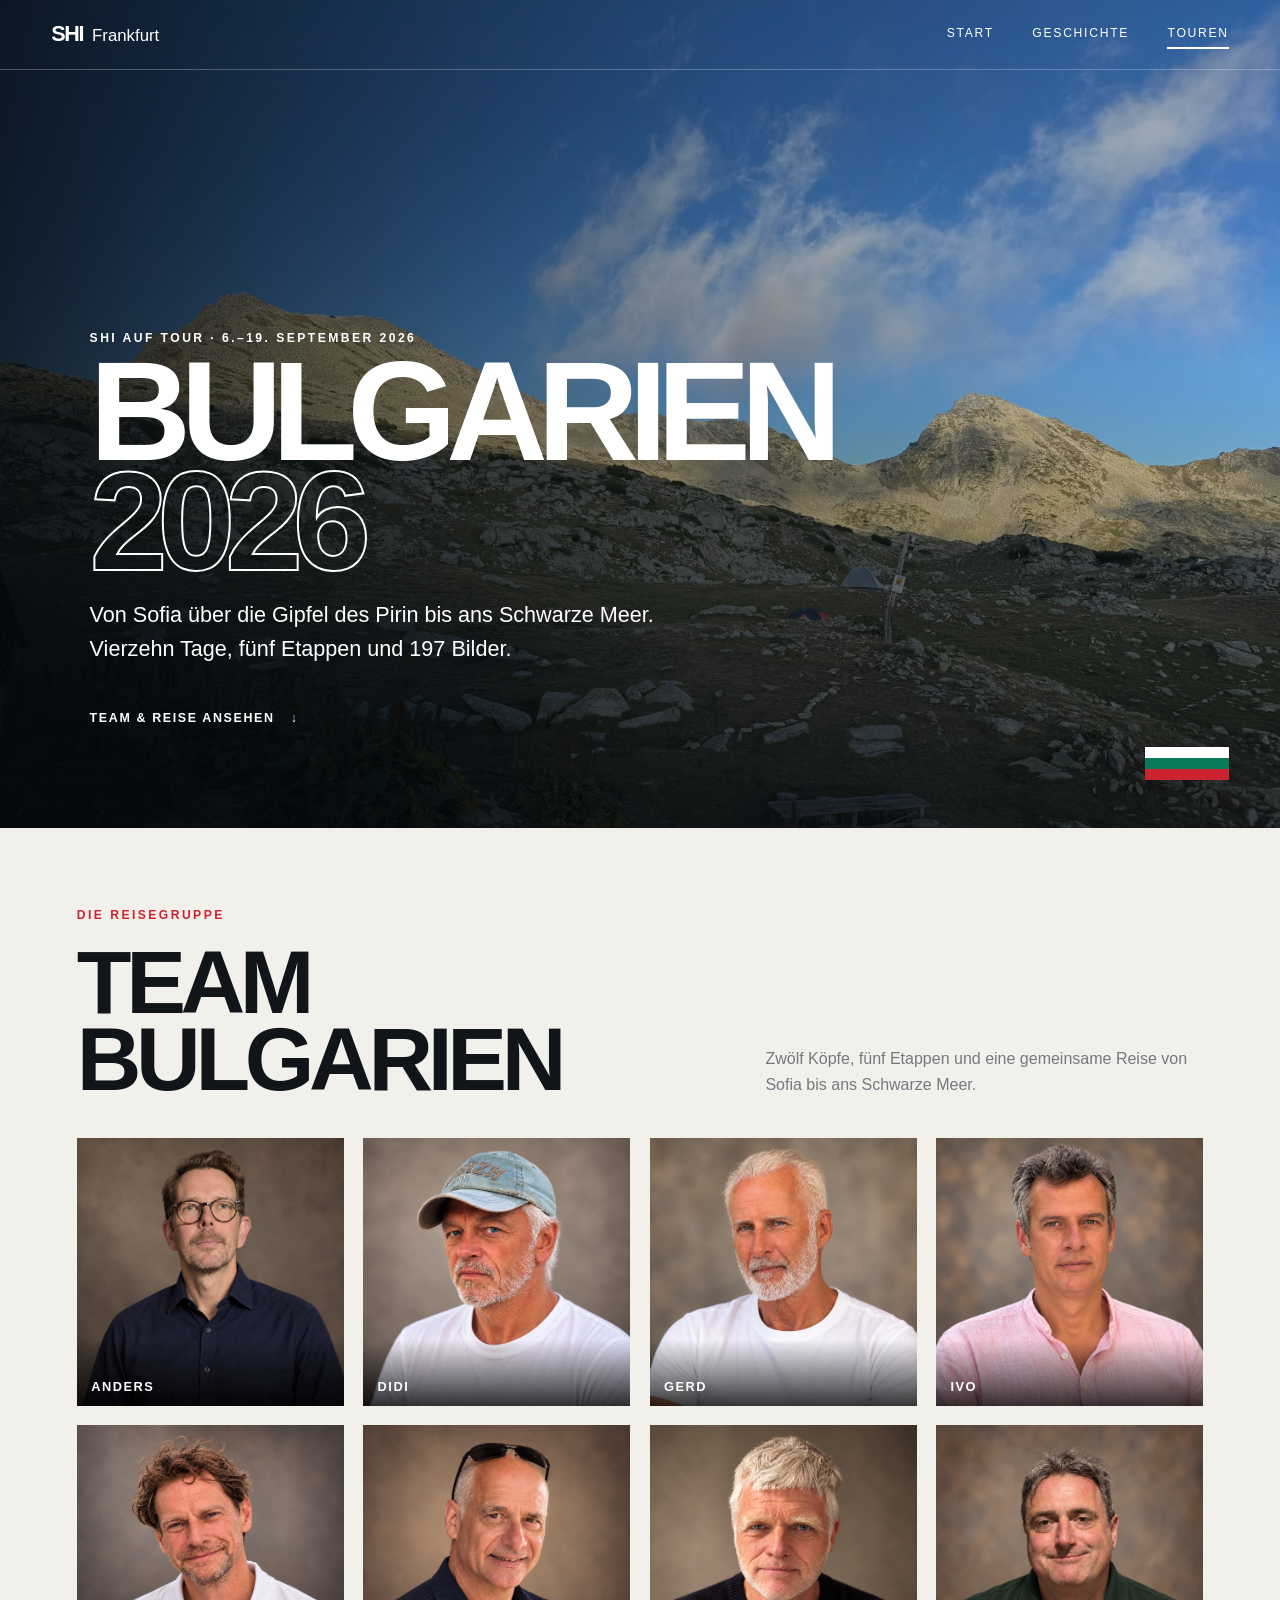
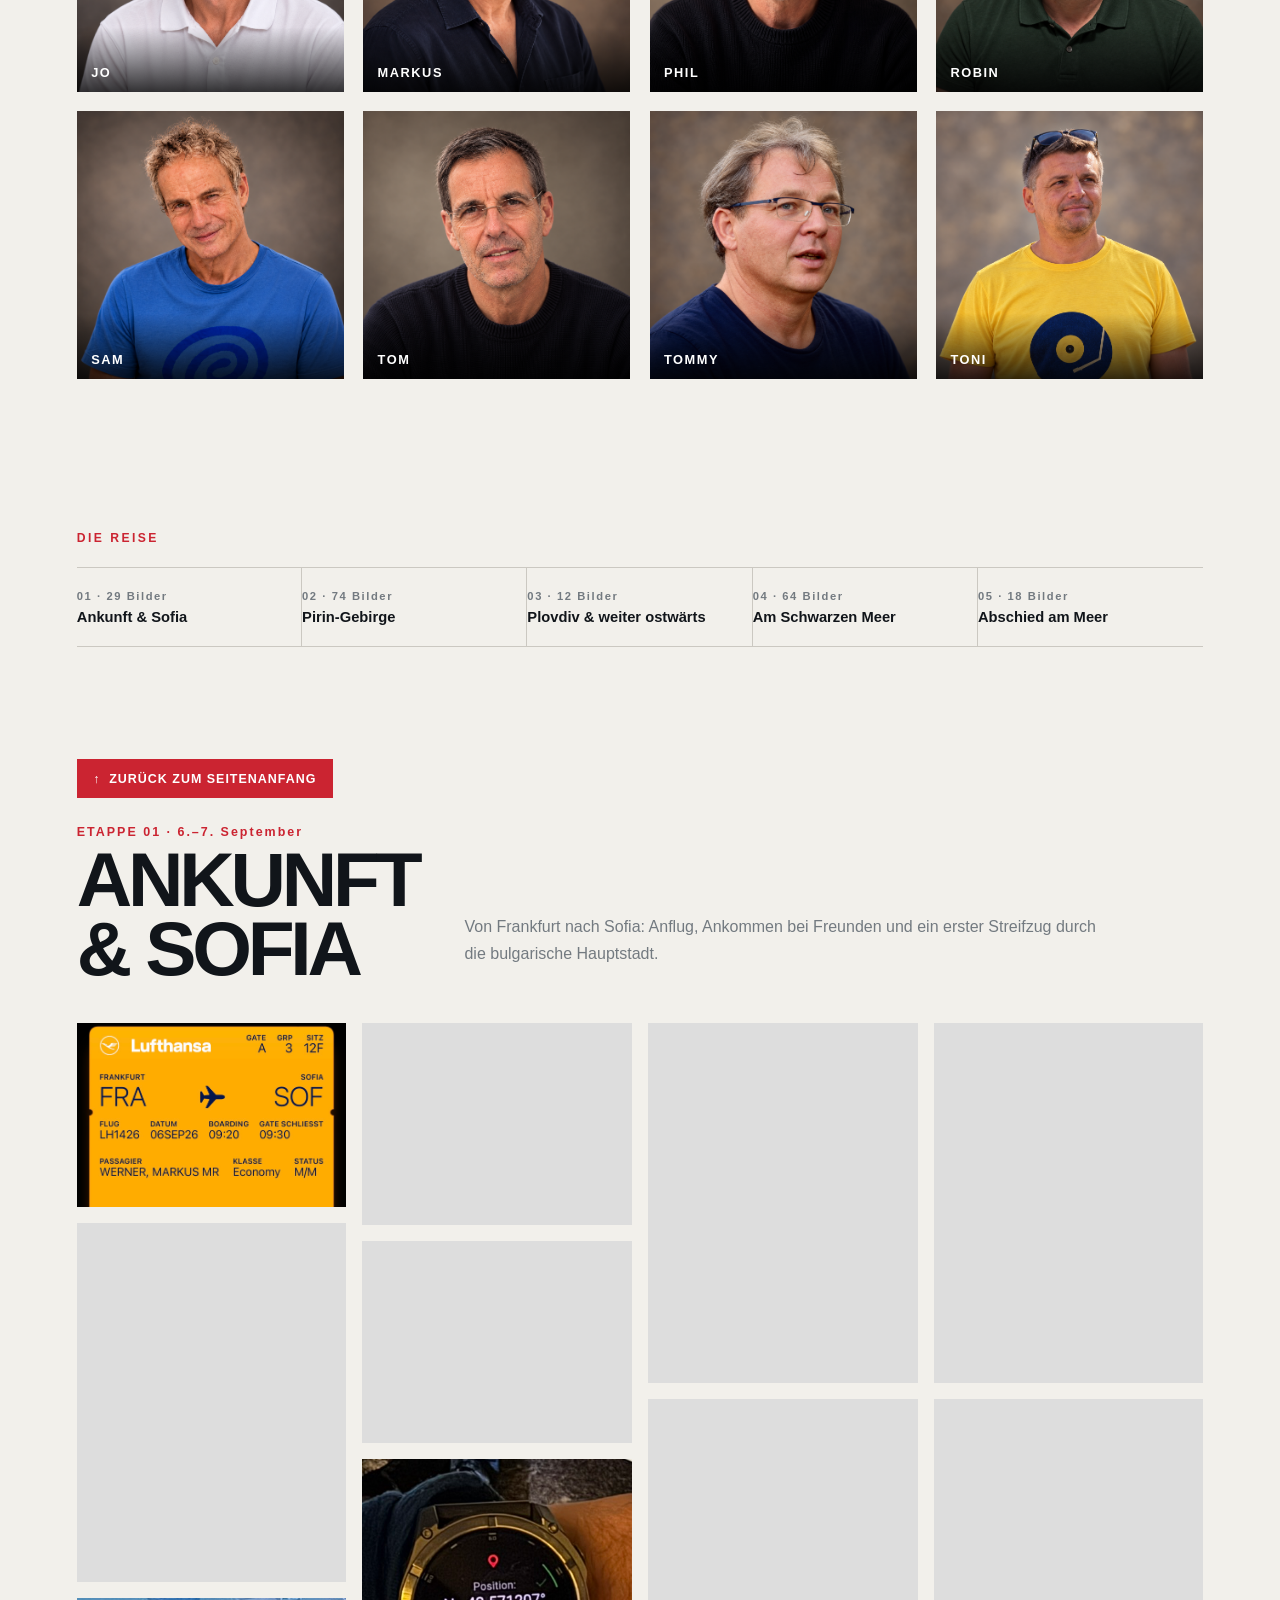
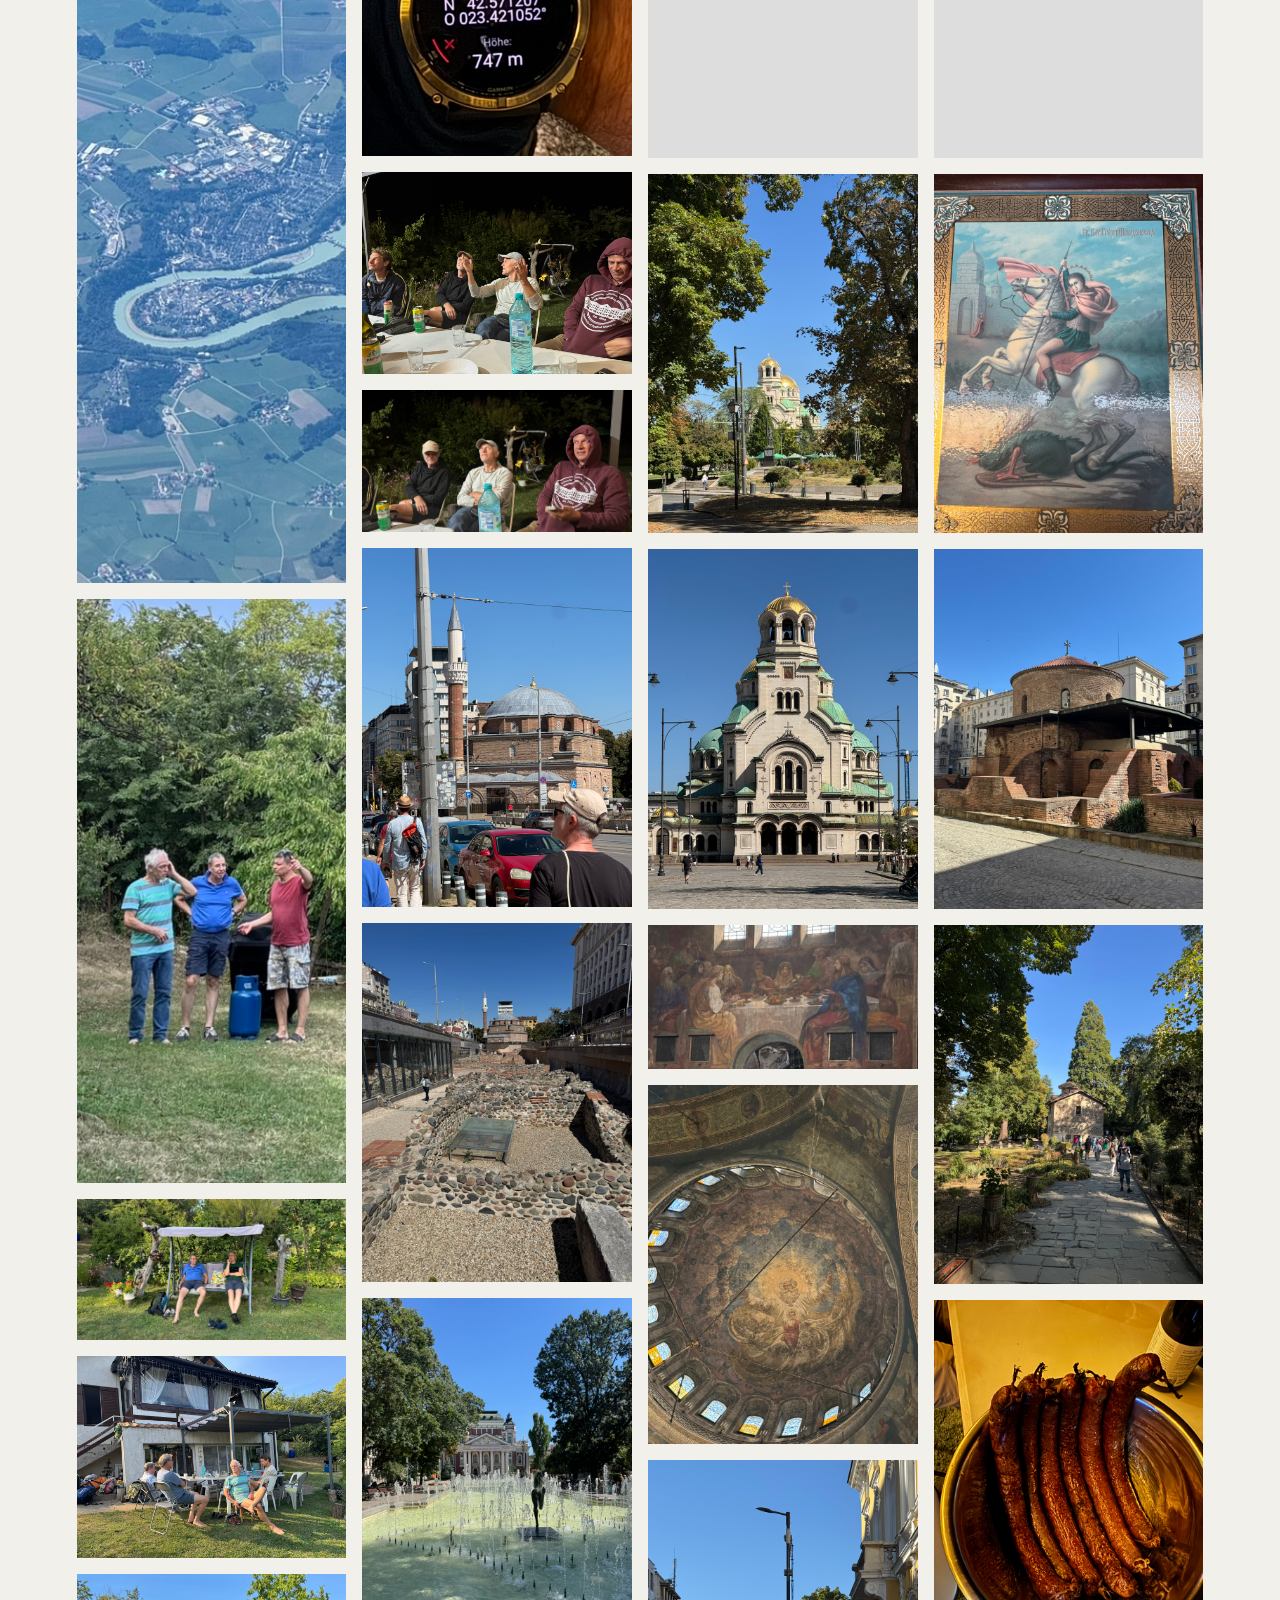
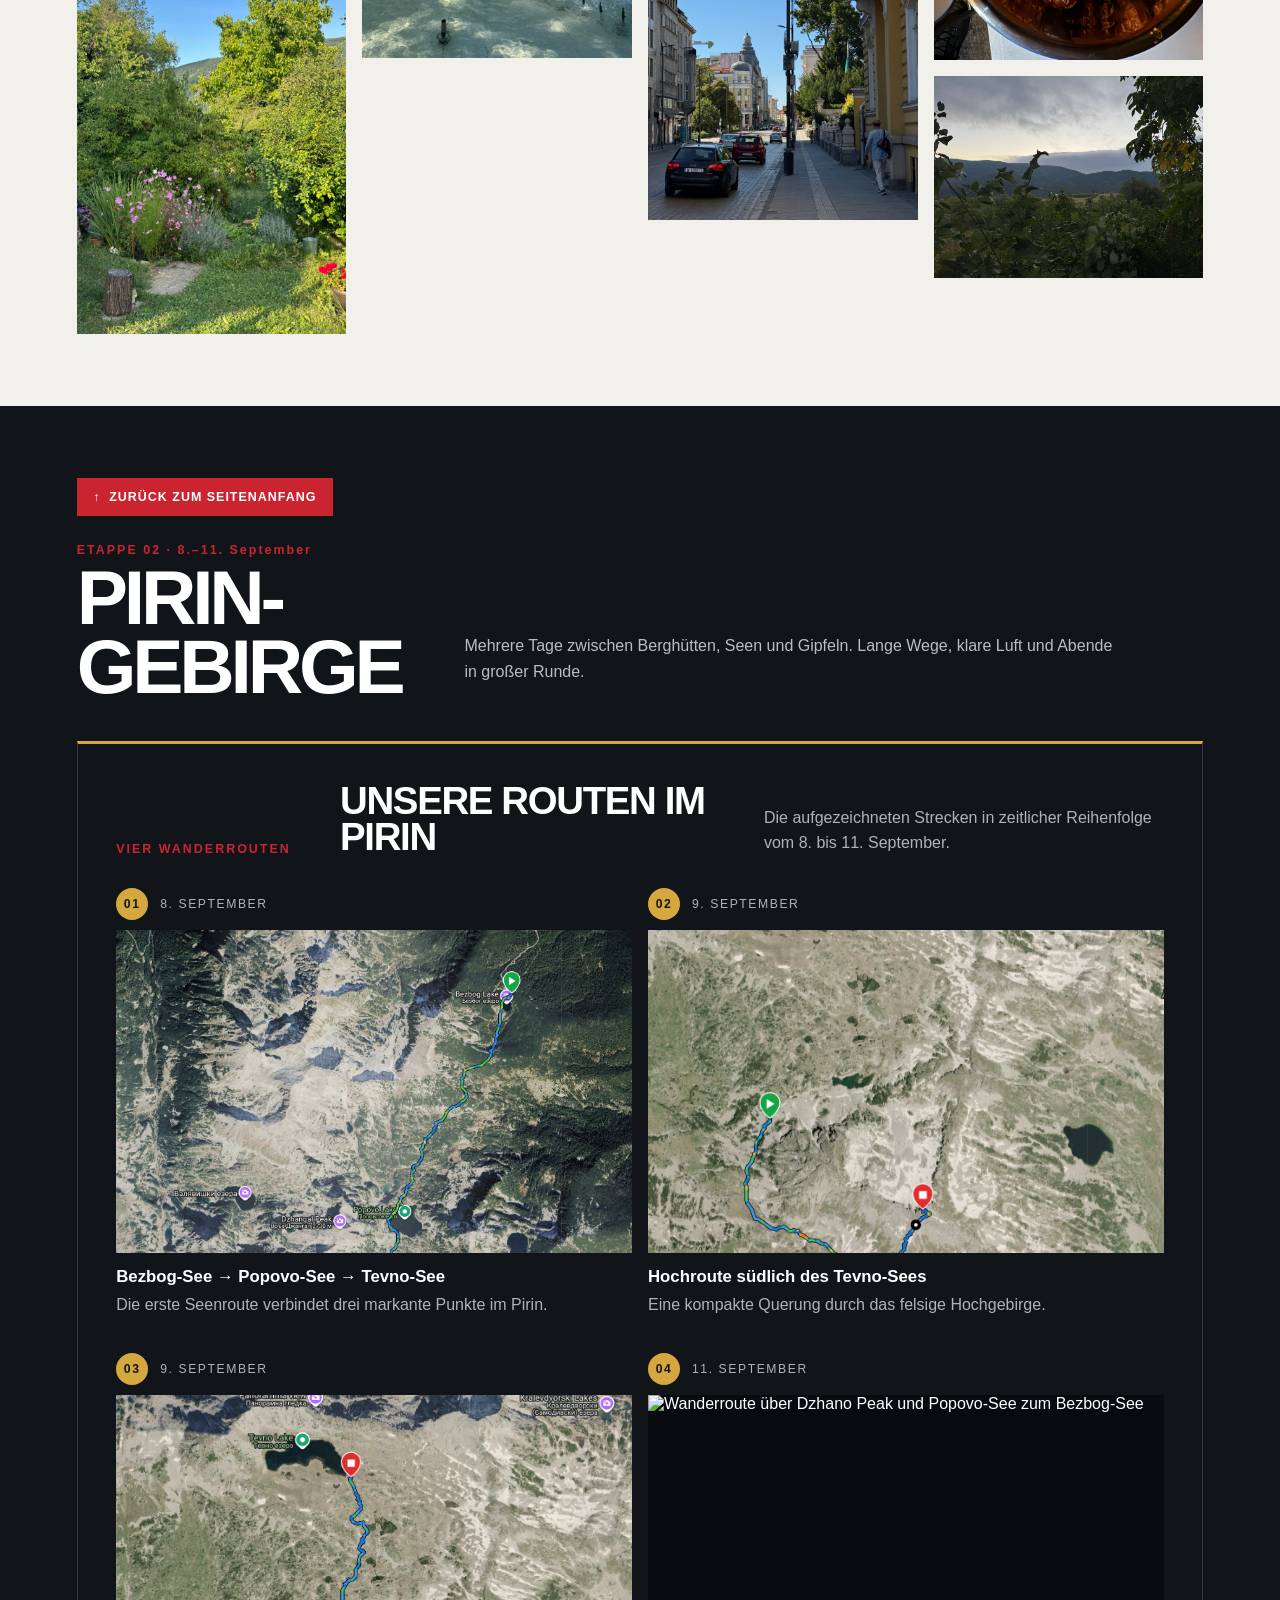
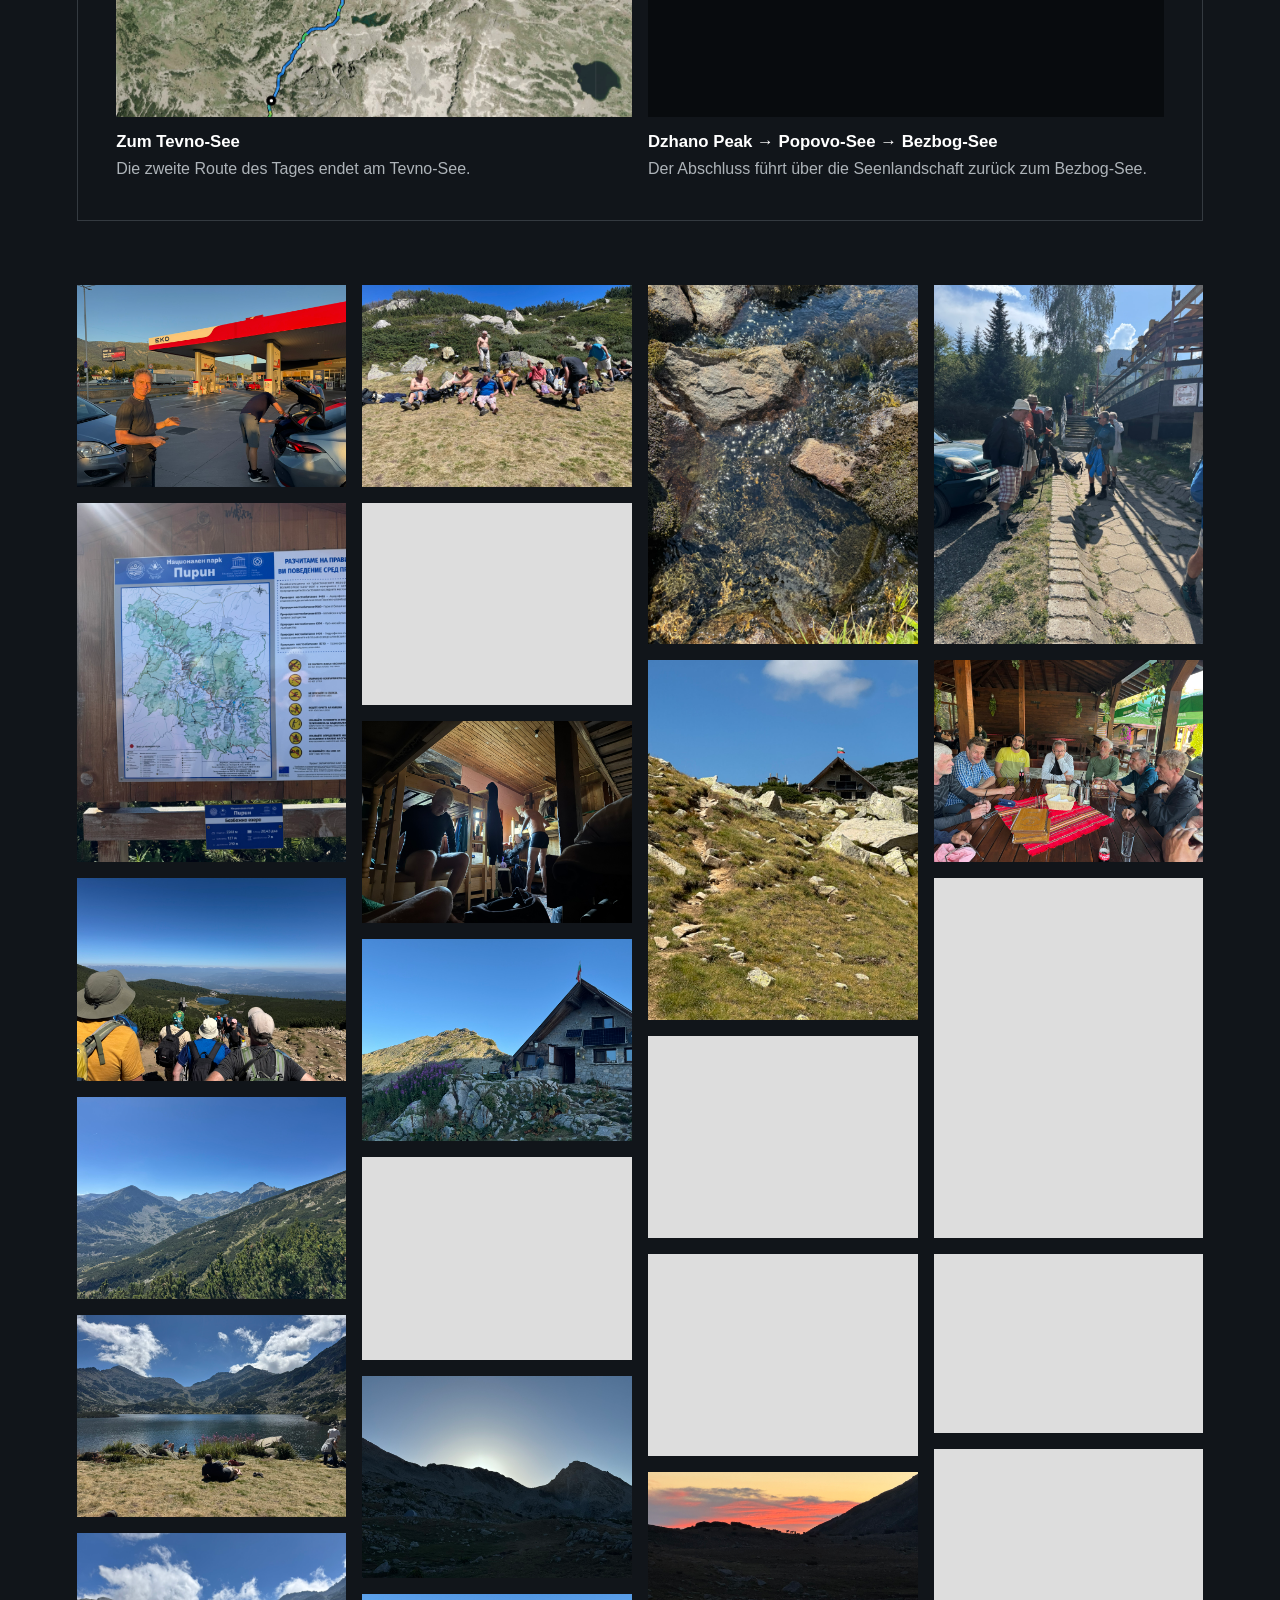
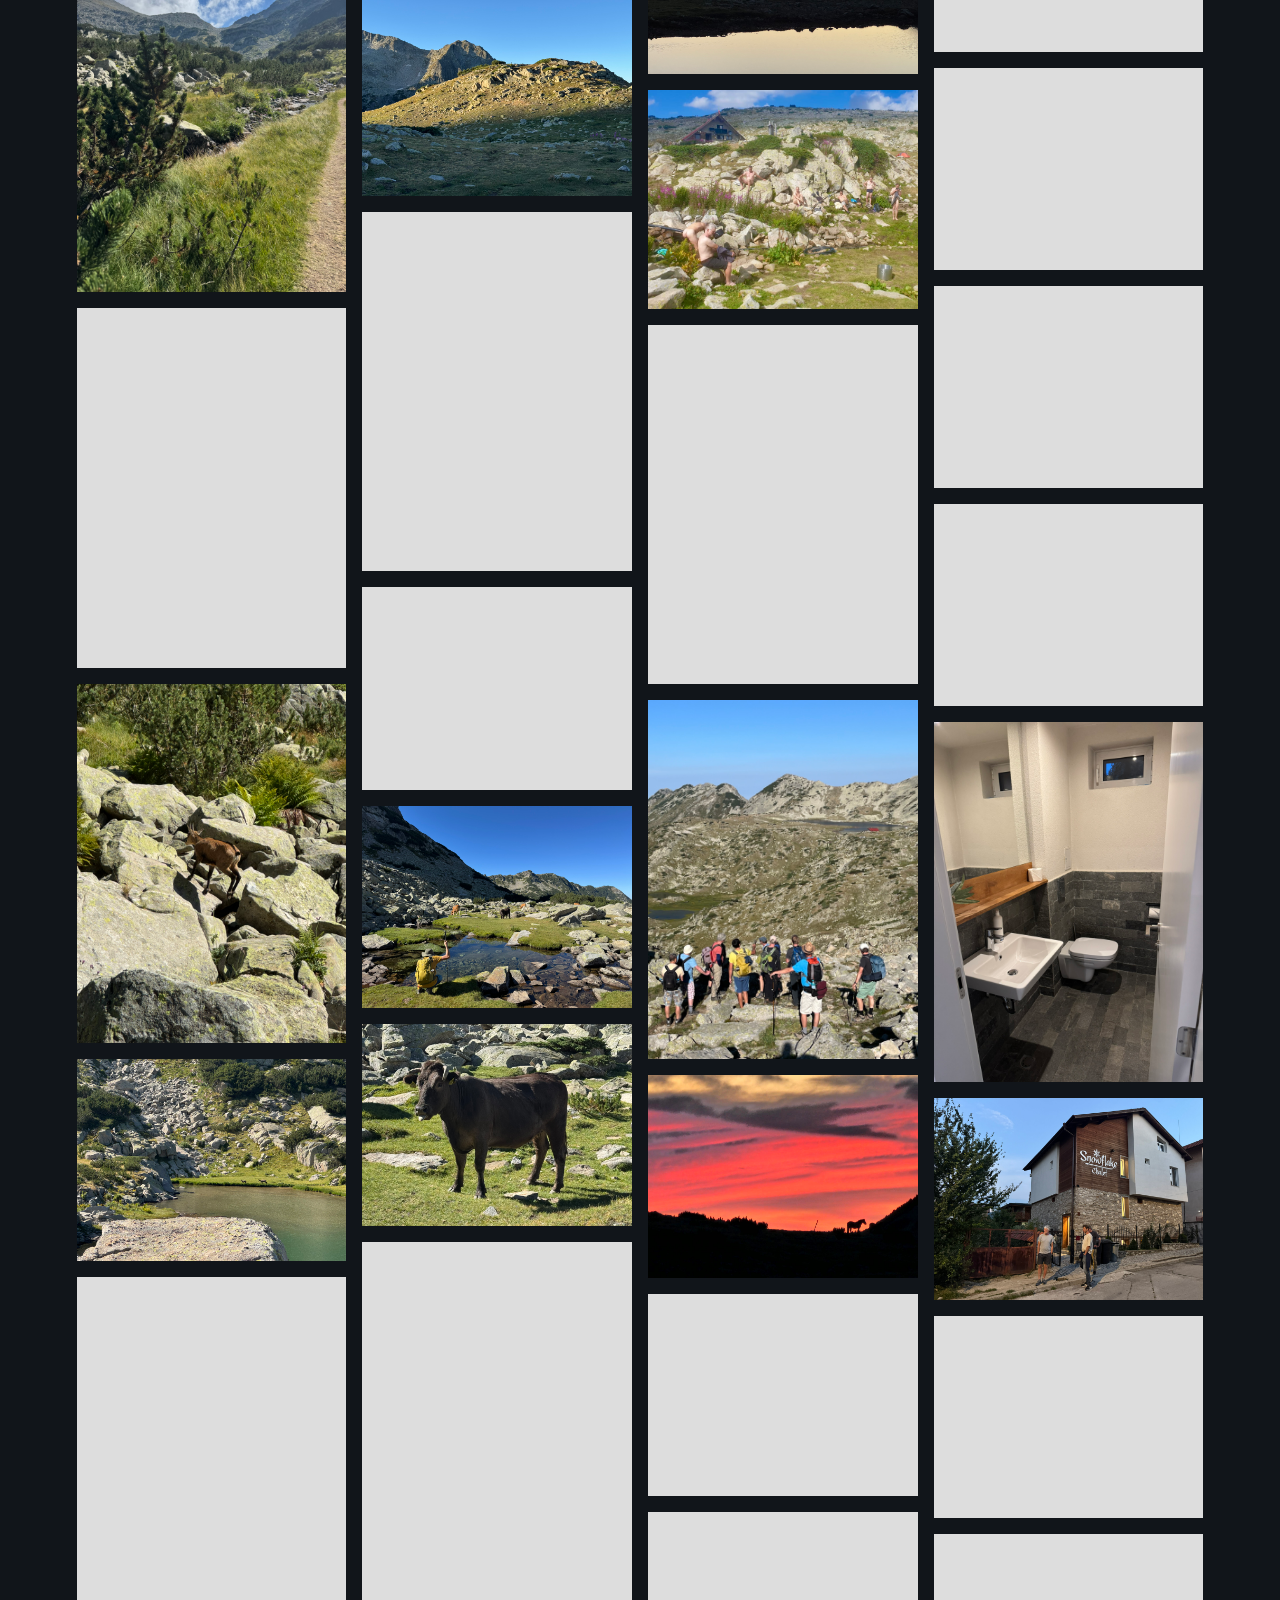
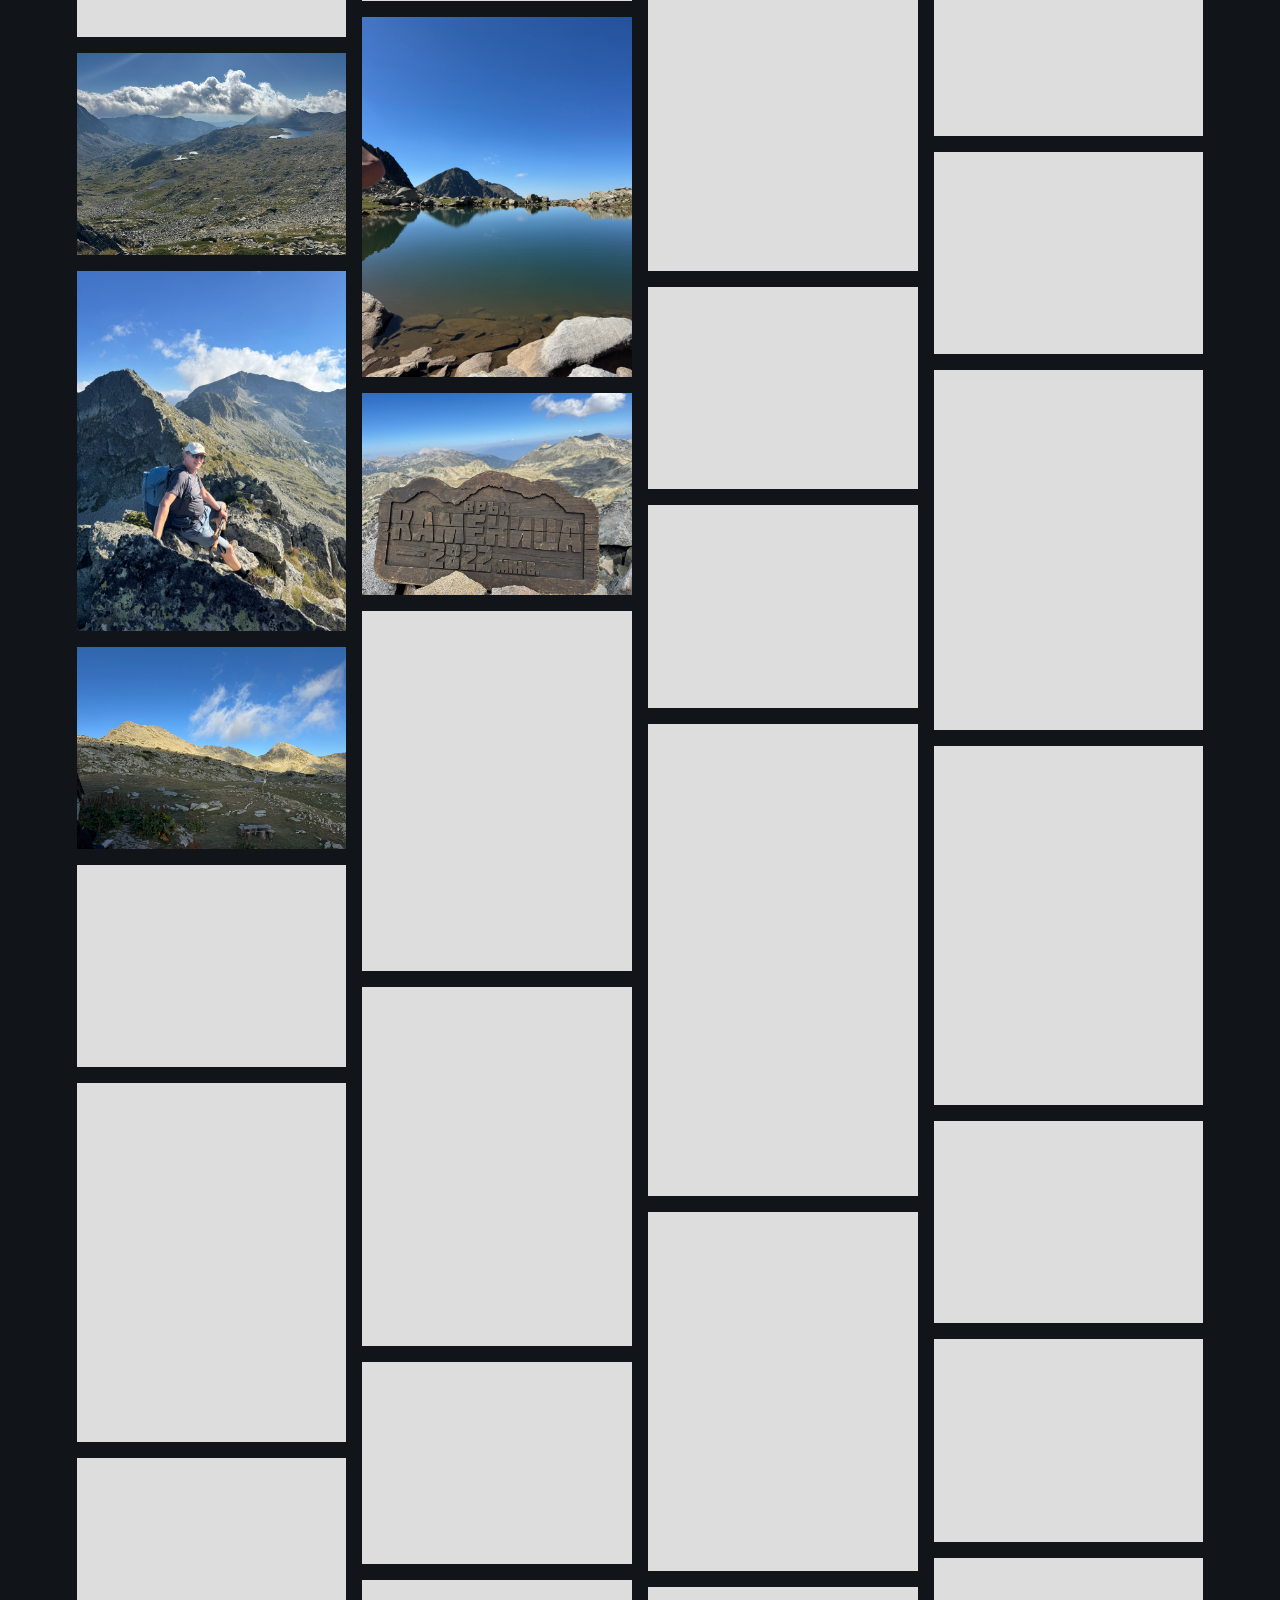
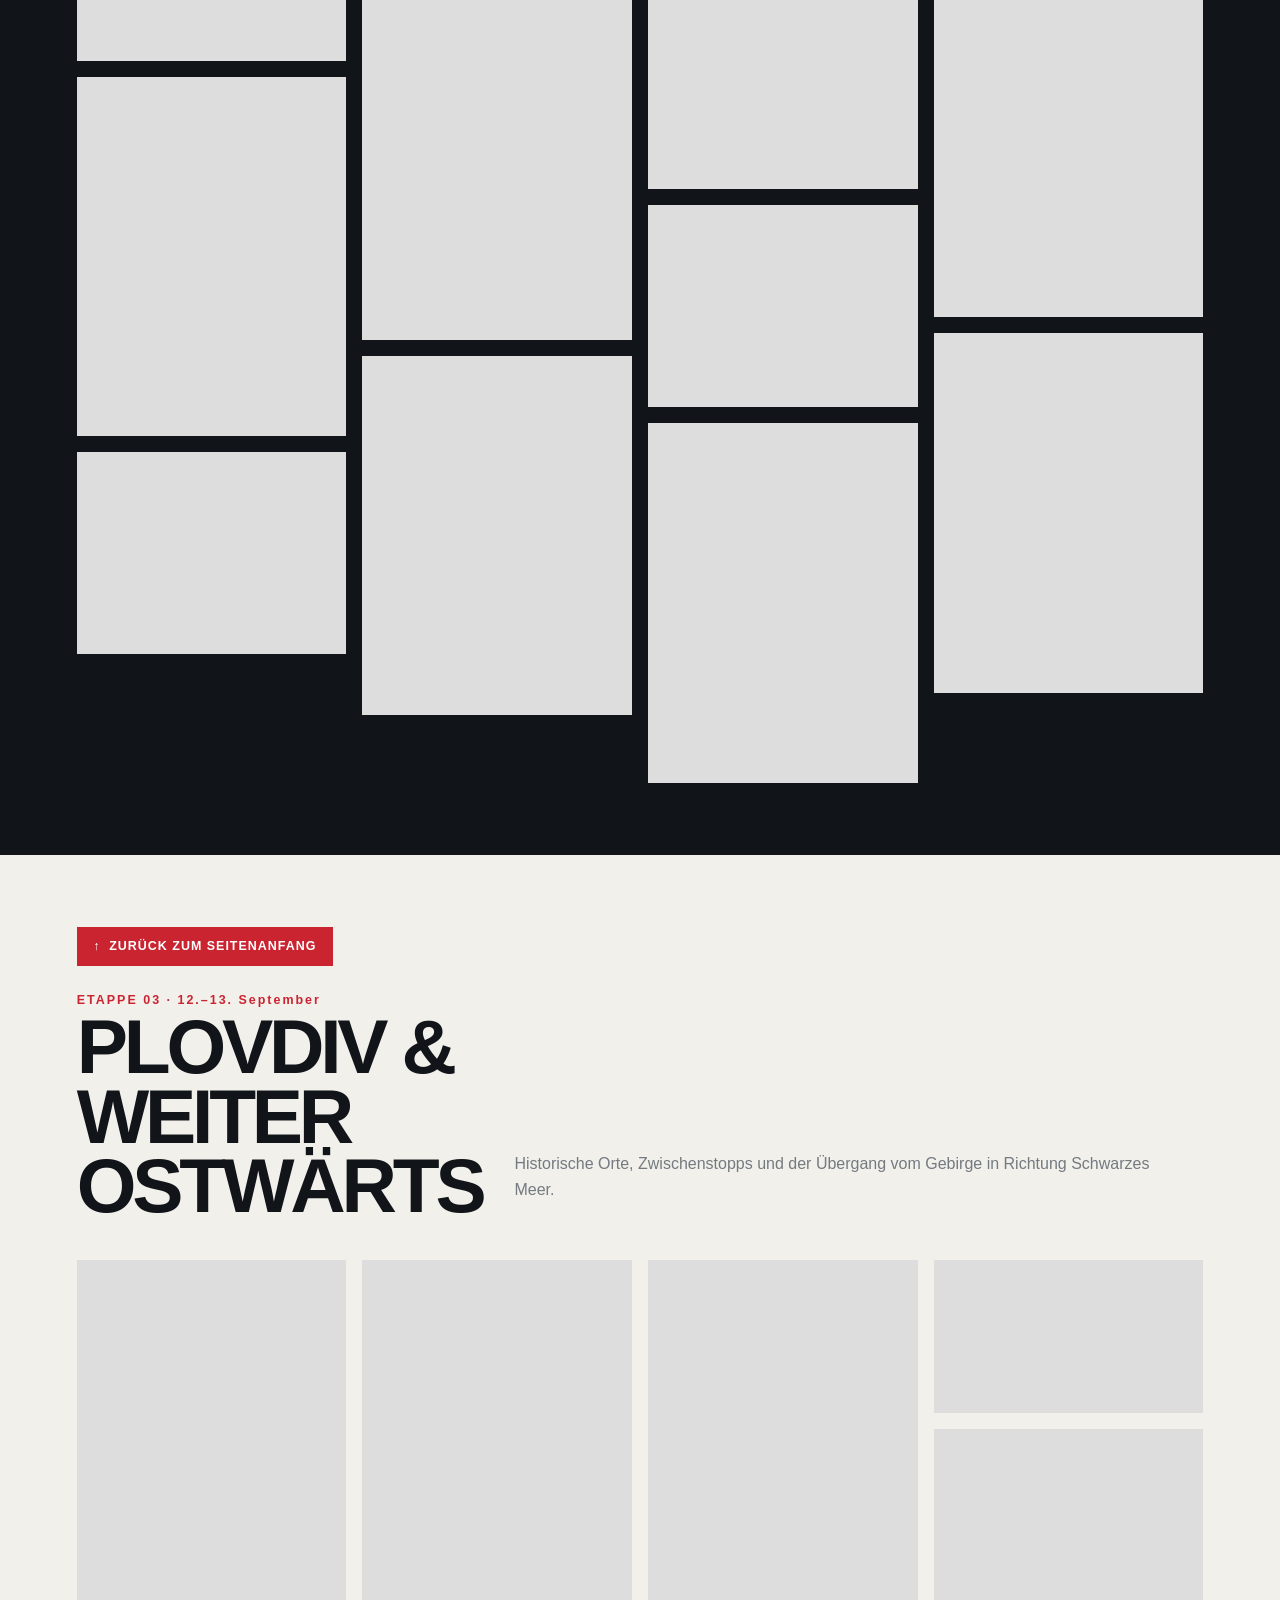
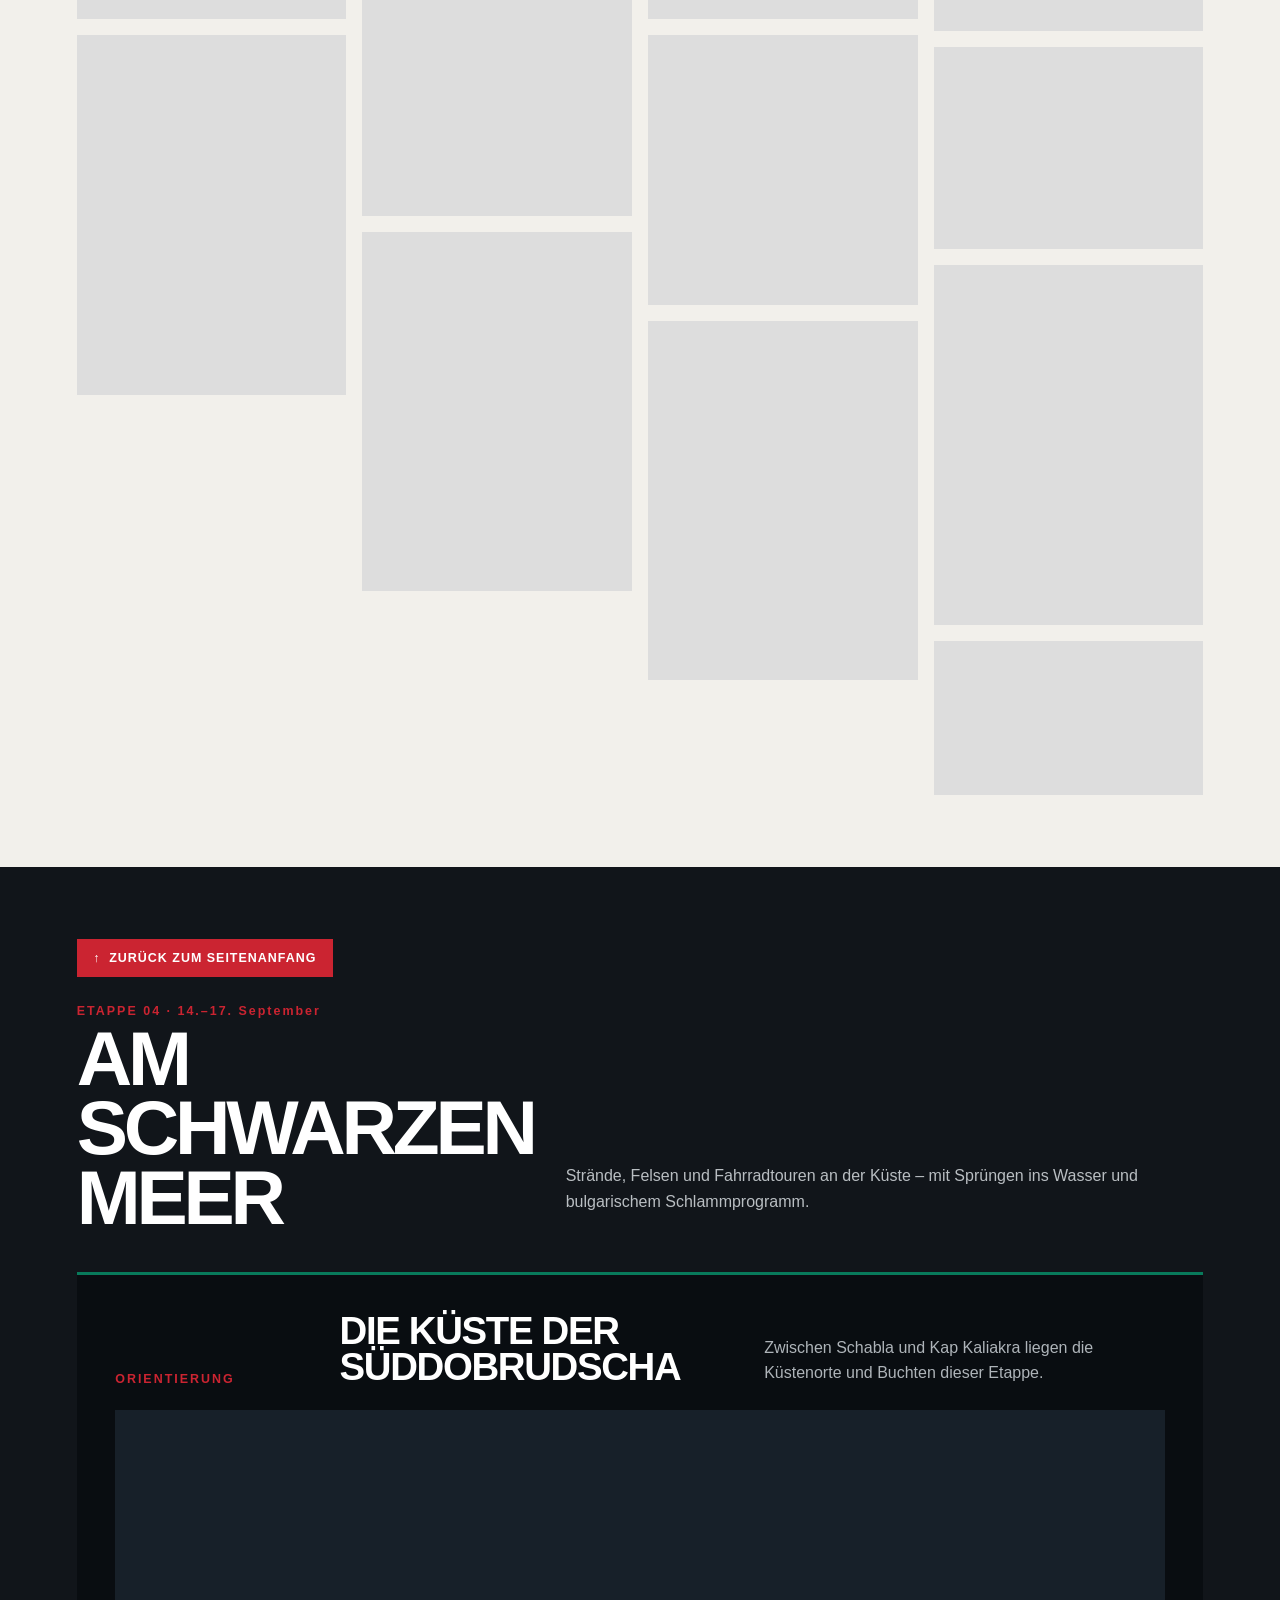
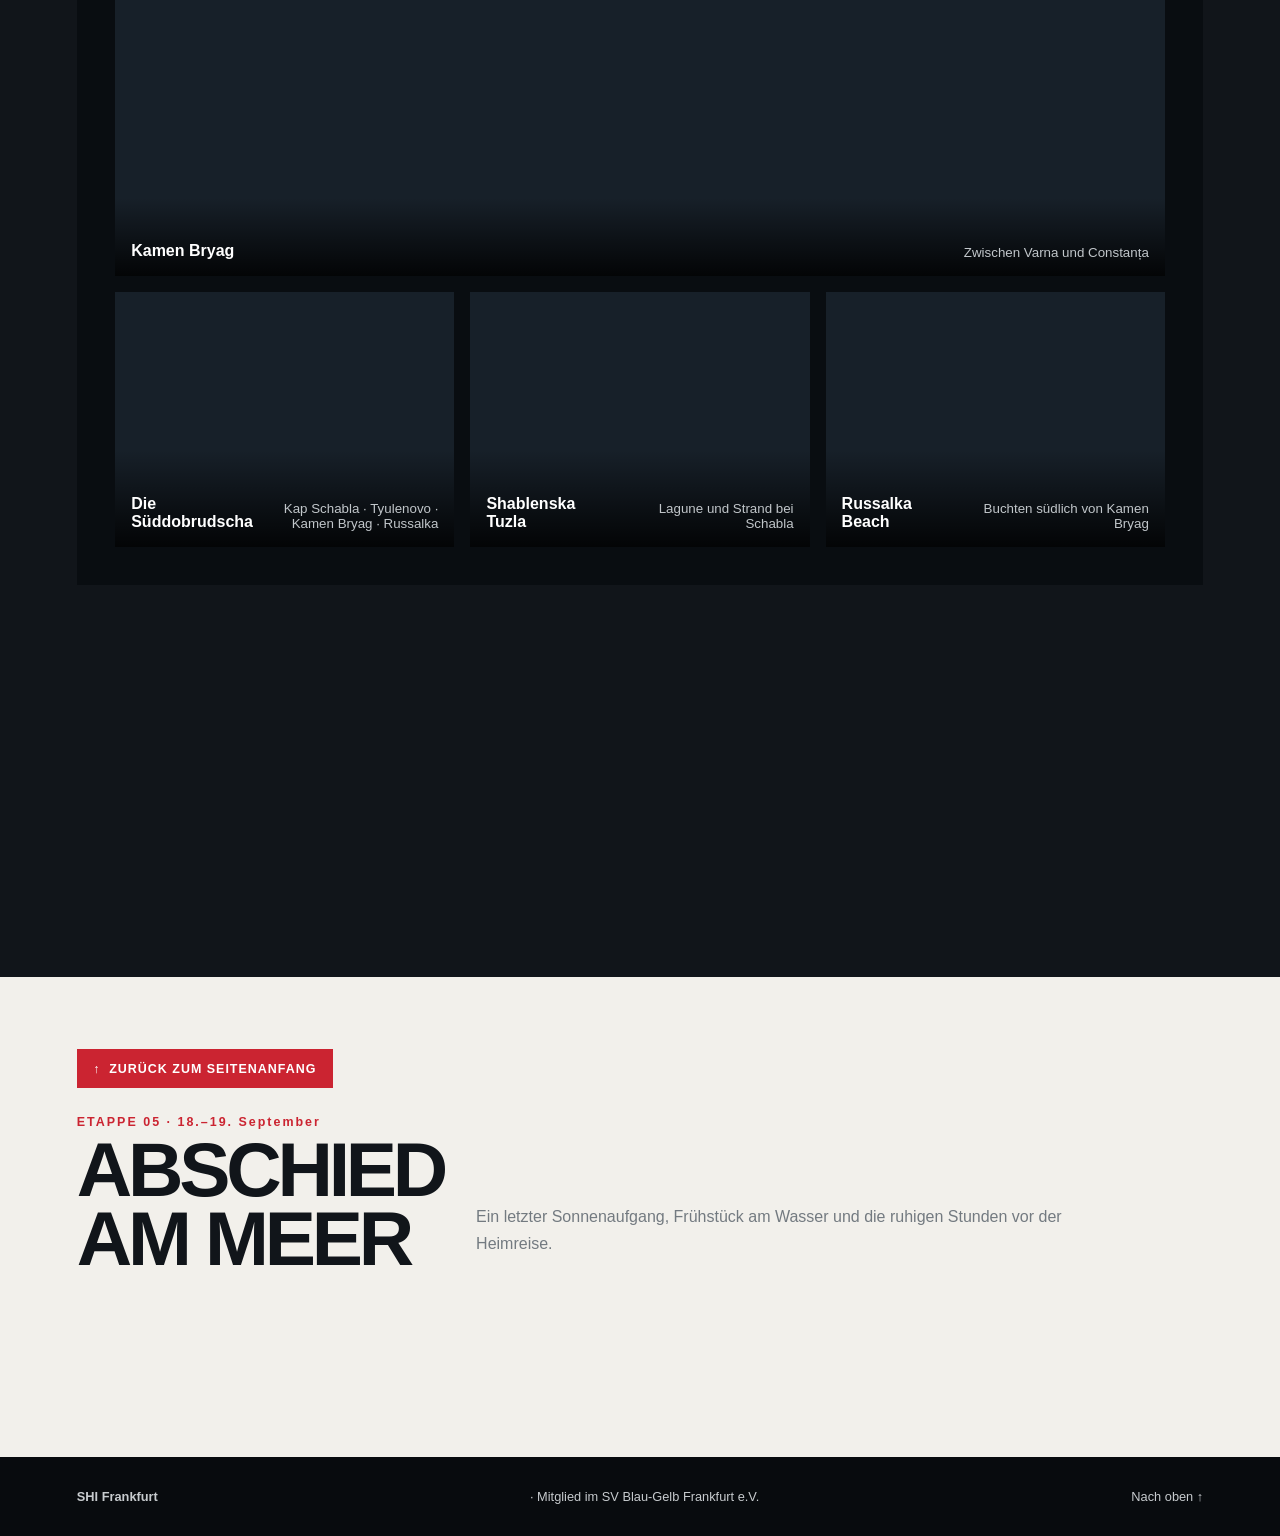
==== Bulgarien-2026/index.html @ df660f77 "Add Bulgaria team portrait grid" ====
<!doctype html>
<html lang="de">
<head>
  <meta charset="utf-8">
  <meta name="viewport" content="width=device-width, initial-scale=1">
  <meta name="description" content="SHI Frankfurt auf Tour: Bulgarien 2026 in 197 Bildern.">
  <title>Bulgarien 2026 · SHI Frankfurt</title>
  <link rel="icon" type="image/svg+xml" href="data:image/svg+xml,%3Csvg xmlns='http://www.w3.org/2000/svg' viewBox='0 0 64 64'%3E%3Crect width='64' height='64' rx='12' fill='%2313171c'/%3E%3Cpath d='M11 18h42M11 32h42M11 46h42' stroke='%23fff' stroke-width='9'/%3E%3Cpath d='M11 32h42' stroke='%2300966e' stroke-width='9'/%3E%3Cpath d='M11 46h42' stroke='%23d62632' stroke-width='9'/%3E%3C/svg%3E">
  <link rel="stylesheet" href="styles.css?v=20260928-2">
</head>
<body>
  <header class="site-header">
    <a class="brand" href="../index.html" aria-label="Zur Startseite von SHI Frankfurt">
      <span class="brand-mark">SHI</span><span>Frankfurt</span>
    </a>
    <nav aria-label="Hauptnavigation">
      <a href="../index.html">Start</a>
      <a href="../Satanische%20Fersen.html">Geschichte</a>
      <a class="active" href="#reise">Touren</a>
    </nav>
  </header>

  <main id="reise">
    <section class="hero">
      <div class="hero-photo" role="img" aria-label="Berglandschaft im Pirin-Gebirge"></div>
      <div class="hero-shade"></div>
      <div class="hero-copy">
        <p class="eyebrow">SHI auf Tour · 6.–19. September 2026</p>
        <h1>Bulgarien<br><span>2026</span></h1>
        <p class="intro">Von Sofia über die Gipfel des Pirin bis ans Schwarze Meer. Vierzehn Tage, fünf Etappen und 197 Bilder.</p>
        <a class="start-link" href="#team">Team &amp; Reise ansehen <span aria-hidden="true">↓</span></a>
      </div>
      <div class="flag" aria-hidden="true"><i></i><i></i><i></i></div>
    </section>

    <section class="team" id="team" aria-labelledby="team-heading">
      <header class="team-heading">
        <div>
          <p class="section-kicker">Die Reisegruppe</p>
          <h2 id="team-heading">Team Bulgarien</h2>
        </div>
        <p>Zwölf Köpfe, fünf Etappen und eine gemeinsame Reise von Sofia bis ans Schwarze Meer.</p>
      </header>
      <div class="team-grid">
        <figure><img src="images/team/Anders.png" alt="Porträt von Anders"><figcaption>Anders</figcaption></figure>
        <figure><img src="images/team/Didi.png" alt="Porträt von Didi"><figcaption>Didi</figcaption></figure>
        <figure><img src="images/team/Gerd.png" alt="Porträt von Gerd"><figcaption>Gerd</figcaption></figure>
        <figure><img src="images/team/Ivo.png" alt="Porträt von Ivo"><figcaption>Ivo</figcaption></figure>
        <figure><img src="images/team/Jo.png" alt="Porträt von Jo" loading="lazy"><figcaption>Jo</figcaption></figure>
        <figure><img src="images/team/Markus.png" alt="Porträt von Markus" loading="lazy"><figcaption>Markus</figcaption></figure>
        <figure><img src="images/team/Phil.png" alt="Porträt von Phil" loading="lazy"><figcaption>Phil</figcaption></figure>
        <figure><img src="images/team/Robin.png" alt="Porträt von Robin" loading="lazy"><figcaption>Robin</figcaption></figure>
        <figure><img src="images/team/Sam.png" alt="Porträt von Sam" loading="lazy"><figcaption>Sam</figcaption></figure>
        <figure><img src="images/team/Tom.png" alt="Porträt von Tom" loading="lazy"><figcaption>Tom</figcaption></figure>
        <figure><img src="images/team/Tommy.png" alt="Porträt von Tommy" loading="lazy"><figcaption>Tommy</figcaption></figure>
        <figure><img src="images/team/Toni.png" alt="Porträt von Toni" loading="lazy"><figcaption>Toni</figcaption></figure>
      </div>
    </section>

    <section class="stage-nav" id="etappen" aria-label="Reiseetappen">
      <p class="section-kicker">Die Reise</p>
      <div class="stage-links"></div>
    </section>

    <div id="gallery-root"></div>
  </main>

  <footer>
    <strong>SHI Frankfurt</strong><span> · Mitglied im SV Blau-Gelb Frankfurt e.V.</span>
    <a href="#reise">Nach oben ↑</a>
  </footer>

  <dialog class="lightbox" aria-label="Fotoansicht">
    <button class="close" aria-label="Fotoansicht schließen">×</button>
    <button class="previous" aria-label="Vorheriges Foto">‹</button>
    <figure>
      <img alt="">
      <figcaption><strong></strong><span></span></figcaption>
    </figure>
    <button class="next" aria-label="Nächstes Foto">›</button>
  </dialog>

  <script src="photos.js?v=20260928-1"></script>
  <script src="app.js?v=20260928-1"></script>
</body>
</html>
---- Bulgarien-2026/styles.css ----
:root {
  --ink: #11151a;
  --paper: #f2f0eb;
  --muted: #737a80;
  --line: #cbc8c1;
  --green: #087a5b;
  --red: #cb2431;
  --gold: #d4a83f;
}

* { box-sizing: border-box; }
html { scroll-behavior: smooth; }
body { margin: 0; background: var(--paper); color: var(--ink); font-family: Arial, Helvetica, sans-serif; }
img { max-width: 100%; }
a { color: inherit; }

.site-header {
  position: absolute; z-index: 20; top: 0; left: 0; right: 0;
  display: flex; justify-content: space-between; align-items: center;
  padding: 1.25rem clamp(1.25rem, 4vw, 4.5rem); color: #fff;
  border-bottom: 1px solid rgba(255,255,255,.25);
}
.brand { display: flex; align-items: baseline; gap: .55rem; text-decoration: none; font-size: 1.05rem; }
.brand-mark { font-weight: 900; font-size: 1.35rem; letter-spacing: -.06em; }
nav { display: flex; gap: clamp(1rem, 3vw, 2.5rem); }
nav a { text-decoration: none; text-transform: uppercase; font-size: .76rem; letter-spacing: .14em; padding-block: .4rem; }
nav a.active { border-bottom: 2px solid #fff; }

.hero { min-height: 92svh; position: relative; color: #fff; display: flex; align-items: flex-end; overflow: hidden; }
.hero-photo { position: absolute; inset: 0; background: url('images/photo-043.jpg') center 42% / cover no-repeat; transform: scale(1.015); }
.hero-shade { position: absolute; inset: 0; background: linear-gradient(90deg, rgba(5,9,12,.86) 0%, rgba(5,9,12,.36) 56%, rgba(5,9,12,.1)), linear-gradient(0deg, rgba(5,9,12,.65), transparent 55%); }
.hero-copy { position: relative; z-index: 2; width: min(760px, 90vw); padding: 8rem clamp(1.25rem, 7vw, 7rem) clamp(3.5rem, 8vw, 7rem); }
.eyebrow, .section-kicker { text-transform: uppercase; letter-spacing: .2em; font-size: .76rem; font-weight: 700; }
h1 { margin: .7rem 0 1rem; text-transform: uppercase; font-size: clamp(4rem, 11vw, 9.5rem); line-height: .78; letter-spacing: -.075em; }
h1 span { color: transparent; -webkit-text-stroke: 2px #fff; }
.intro { max-width: 620px; font-size: clamp(1.05rem, 2vw, 1.35rem); line-height: 1.55; }
.start-link { display: inline-flex; gap: 1rem; margin-top: 1.5rem; text-transform: uppercase; letter-spacing: .13em; font-size: .78rem; font-weight: 700; text-decoration: none; }
.flag { position: absolute; z-index: 3; right: clamp(1.25rem, 4vw, 4rem); bottom: 3rem; width: 84px; box-shadow: 0 8px 30px rgba(0,0,0,.25); }
.flag i { display: block; height: 11px; background: #fff; }
.flag i:nth-child(2) { background: var(--green); }
.flag i:nth-child(3) { background: var(--red); }

.team { padding: 5rem clamp(1.25rem, 6vw, 6rem) 4.5rem; scroll-margin-top: 1rem; }
.team-heading { display: grid; grid-template-columns: 1.2fr .8fr; gap: 2rem; align-items: end; margin-bottom: 2.5rem; }
.team-heading h2 { margin: 0; text-transform: uppercase; font-size: clamp(3rem, 7vw, 7rem); line-height: .86; letter-spacing: -.06em; }
.team-heading > p { max-width: 34rem; margin: 0; color: var(--muted); line-height: 1.65; }
.team-grid { display: grid; grid-template-columns: repeat(4, minmax(0, 1fr)); gap: clamp(.65rem, 1.5vw, 1.25rem); }
.team-grid figure { position: relative; min-width: 0; margin: 0; overflow: hidden; background: #ddd; }
.team-grid img { display: block; width: 100%; aspect-ratio: 1; object-fit: cover; transition: transform .45s ease, filter .45s ease; }
.team-grid figure:hover img { transform: scale(1.025); filter: brightness(.88); }
.team-grid figcaption { position: absolute; inset: auto 0 0; padding: 2.4rem .9rem .75rem; color: #fff; background: linear-gradient(transparent, rgba(0,0,0,.78)); font-size: .8rem; font-weight: 800; letter-spacing: .12em; text-transform: uppercase; }

.stage-nav { padding: 5rem clamp(1.25rem, 6vw, 6rem) 2.5rem; }
.section-kicker { color: var(--red); margin: 0 0 1.4rem; }
.stage-links { display: grid; grid-template-columns: repeat(5, minmax(0, 1fr)); border-block: 1px solid var(--line); }
.stage-links a { padding: 1.4rem .8rem 1.3rem 0; text-decoration: none; border-right: 1px solid var(--line); }
.stage-links a:last-child { border: 0; }
.stage-links b { display: block; color: var(--muted); font-size: .7rem; letter-spacing: .14em; margin-bottom: .45rem; }
.stage-links span { display: block; font-size: .92rem; font-weight: 700; overflow-wrap: anywhere; }

.stage { padding: 4.5rem clamp(1.25rem, 6vw, 6rem); scroll-margin-top: 1rem; }
.stage:nth-child(even) { background: var(--ink); color: #fff; }
.stage-heading { display: grid; grid-template-columns: .65fr 1.35fr; gap: 2rem; align-items: end; margin-bottom: 2.5rem; }
.stage-number { color: var(--red); font-size: .78rem; font-weight: 700; letter-spacing: .16em; }
.stage h2 { margin: .3rem 0 0; text-transform: uppercase; font-size: clamp(2.6rem, 6vw, 6rem); letter-spacing: -.055em; line-height: .9; }
.stage-copy { max-width: 650px; line-height: 1.65; color: var(--muted); }
.stage:nth-child(even) .stage-copy { color: #b9bec2; }
.back-to-top {
  display: inline-flex; align-items: center; gap: .55rem; margin-bottom: 1.5rem;
  padding: .65rem .9rem; color: #fff; background: var(--red); border: 2px solid var(--red);
  font-size: .78rem; font-weight: 800; letter-spacing: .08em;
  text-decoration: none; text-transform: uppercase;
}
.back-to-top:hover, .back-to-top:focus-visible { color: var(--red); background: transparent; }
.stage:nth-child(even) .back-to-top:hover,
.stage:nth-child(even) .back-to-top:focus-visible { color: #fff; }

.route-story { margin: 0 0 4rem; padding: clamp(1.25rem, 3vw, 2.4rem); color: #fff; border: 1px solid #343a40; border-top: 3px solid var(--gold); }
.route-heading { display: grid; grid-template-columns: .5fr 1fr 1fr; gap: 1.5rem; align-items: end; margin-bottom: 2rem; }
.route-heading h3 { margin: 0; text-transform: uppercase; font-size: clamp(1.7rem, 3vw, 3rem); line-height: .95; letter-spacing: -.035em; }
.route-heading p { margin: 0; color: #aeb4b9; line-height: 1.55; }
.route-grid { display: grid; grid-template-columns: repeat(2, minmax(0, 1fr)); gap: 2.25rem 1rem; }
.route-grid article { min-width: 0; }
.route-grid button { all: unset; display: block; width: 100%; background: #080b0e; cursor: zoom-in; overflow: hidden; }
.route-grid button:focus-visible { outline: 3px solid var(--gold); outline-offset: 3px; }
.route-grid img { display: block; width: 100%; aspect-ratio: 16 / 10; object-fit: cover; transition: transform .45s ease, filter .45s ease; }
.route-grid button:hover img { transform: scale(1.02); filter: brightness(.78); }
.route-meta { display: flex; align-items: center; gap: .75rem; margin-bottom: .65rem; color: #aeb4b9; font-size: .76rem; text-transform: uppercase; letter-spacing: .13em; }
.route-meta b { display: grid; place-items: center; width: 2rem; height: 2rem; border-radius: 50%; background: var(--gold); color: var(--ink); }
.route-grid h4 { margin: .9rem 0 .35rem; font-size: 1.05rem; }
.route-grid p { margin: 0; color: #aeb4b9; line-height: 1.5; }

.map-story { margin: 0 0 4rem; padding: clamp(1.25rem, 3vw, 2.4rem); background: #090d11; color: #fff; border-top: 3px solid var(--green); }
.map-heading { display: grid; grid-template-columns: .5fr 1fr 1fr; gap: 1.5rem; align-items: end; margin-bottom: 1.5rem; }
.map-heading h3 { margin: 0; text-transform: uppercase; font-size: clamp(1.7rem, 3vw, 3rem); line-height: .95; letter-spacing: -.035em; }
.map-heading p { margin: 0; color: #aeb4b9; line-height: 1.55; }
.map-story button { all: unset; position: relative; display: block; width: 100%; overflow: hidden; background: #172029; cursor: zoom-in; }
.map-story button:focus-visible { outline: 3px solid var(--gold); outline-offset: 3px; }
.map-story img { display: block; width: 100%; transition: transform .45s ease, filter .45s ease; }
.map-story button:hover img { transform: scale(1.015); filter: brightness(.78); }
.map-story button span { position: absolute; inset: auto 0 0; display: flex; justify-content: space-between; gap: 1rem; align-items: end; padding: 2.8rem 1rem 1rem; background: linear-gradient(transparent, rgba(0,0,0,.86)); }
.map-story button strong, .map-story button small { display: block; }
.map-story button strong { font-size: 1rem; }
.map-story button small { color: #c1c6ca; text-align: right; }
.map-overview { margin-bottom: 1rem; }
.map-overview img { aspect-ratio: 2.25 / 1; object-fit: cover; object-position: center 62%; }
.map-details { display: grid; grid-template-columns: repeat(3, minmax(0, 1fr)); gap: 1rem; }
.map-details img { aspect-ratio: 4 / 3; object-fit: cover; }

.gallery { columns: 4 250px; column-gap: 1rem; }
.photo-card { break-inside: avoid; margin: 0 0 1rem; position: relative; background: #ddd; cursor: zoom-in; overflow: hidden; }
.photo-card button { all: unset; display: block; width: 100%; cursor: zoom-in; }
.photo-card img { display: block; width: 100%; height: auto; transition: transform .5s ease, filter .5s ease; }
.photo-card:hover img { transform: scale(1.025); filter: brightness(.72); }
.photo-card figcaption { position: absolute; inset: auto 0 0; padding: 2.5rem 1rem .9rem; color: white; background: linear-gradient(transparent, rgba(0,0,0,.82)); opacity: 0; transform: translateY(.4rem); transition: .25s ease; }
.photo-card:hover figcaption, .photo-card:focus-within figcaption { opacity: 1; transform: none; }
.photo-card strong, .photo-card span { display: block; }
.photo-card strong { font-size: .9rem; }
.photo-card span { margin-top: .25rem; font-size: .72rem; color: rgba(255,255,255,.74); }

footer { display: flex; justify-content: space-between; gap: 1rem; padding: 2rem clamp(1.25rem, 6vw, 6rem); background: #080b0e; color: #c7cbce; font-size: .8rem; }
footer a { text-decoration: none; }

.lightbox { width: 100vw; max-width: none; height: 100vh; max-height: none; border: 0; padding: 0; background: rgba(5,7,9,.96); color: #fff; }
.lightbox::backdrop { background: rgba(0,0,0,.92); }
.lightbox[open] { display: grid; grid-template-columns: 5rem 1fr 5rem; align-items: center; }
.lightbox figure { margin: 0; display: grid; place-items: center; max-height: 100vh; padding: 2rem 0; }
.lightbox img { max-height: calc(100vh - 7rem); max-width: calc(100vw - 12rem); object-fit: contain; }
.lightbox figcaption { width: min(900px, 90%); display: flex; justify-content: space-between; gap: 1rem; padding-top: 1rem; font-size: .85rem; }
.lightbox figcaption span { color: #aeb4b9; }
.lightbox button { border: 0; background: none; color: #fff; cursor: pointer; font-size: 3rem; }
.lightbox .close { position: fixed; top: 1rem; right: 1.5rem; z-index: 2; }
.lightbox .previous, .lightbox .next { height: 100%; }
.lightbox.map-open .previous, .lightbox.map-open .next { visibility: hidden; }

@media (max-width: 760px) {
  .site-header { align-items: flex-start; }
  nav { gap: .8rem; }
  nav a:not(.active) { display: none; }
  .hero { min-height: 85svh; }
  .hero-copy { padding-bottom: 4rem; }
  .flag { bottom: 1.5rem; }
  .team { padding-block: 4rem 3.5rem; }
  .team-heading { grid-template-columns: 1fr; gap: 1rem; }
  .team-grid { grid-template-columns: repeat(2, minmax(0, 1fr)); gap: .55rem; }
  .team-grid figcaption { padding: 1.9rem .65rem .55rem; font-size: .7rem; }
  .stage-links { grid-template-columns: 1fr; }
  .stage-links a { border-right: 0; border-bottom: 1px solid var(--line); }
  .stage-heading { grid-template-columns: 1fr; gap: .8rem; }
  .route-heading { grid-template-columns: 1fr; gap: .6rem; }
  .route-grid { grid-template-columns: 1fr; }
  .map-heading { grid-template-columns: 1fr; gap: .6rem; }
  .map-details { grid-template-columns: 1fr; }
  .map-story button span { position: static; padding: .8rem; background: #172029; }
  .map-story button small { text-align: right; }
  .gallery { columns: 2 145px; gap: .55rem; }
  .photo-card { margin-bottom: .55rem; }
  .photo-card figcaption { display: none; }
  footer { flex-direction: column; }
  .lightbox[open] { grid-template-columns: 2.8rem 1fr 2.8rem; }
  .lightbox img { max-width: calc(100vw - 6rem); }
  .lightbox figcaption { flex-direction: column; }
}

/* Touch-Geräte können eine größere CSS-Breite melden als klassische Smartphones. */
@media (hover: none), (pointer: coarse), (max-width: 760px) {
  .photo-card figcaption,
  .lightbox figcaption { display: none !important; }
}

@media (prefers-reduced-motion: reduce) {
  html { scroll-behavior: auto; }
  *, *::before, *::after { transition: none !important; }
}
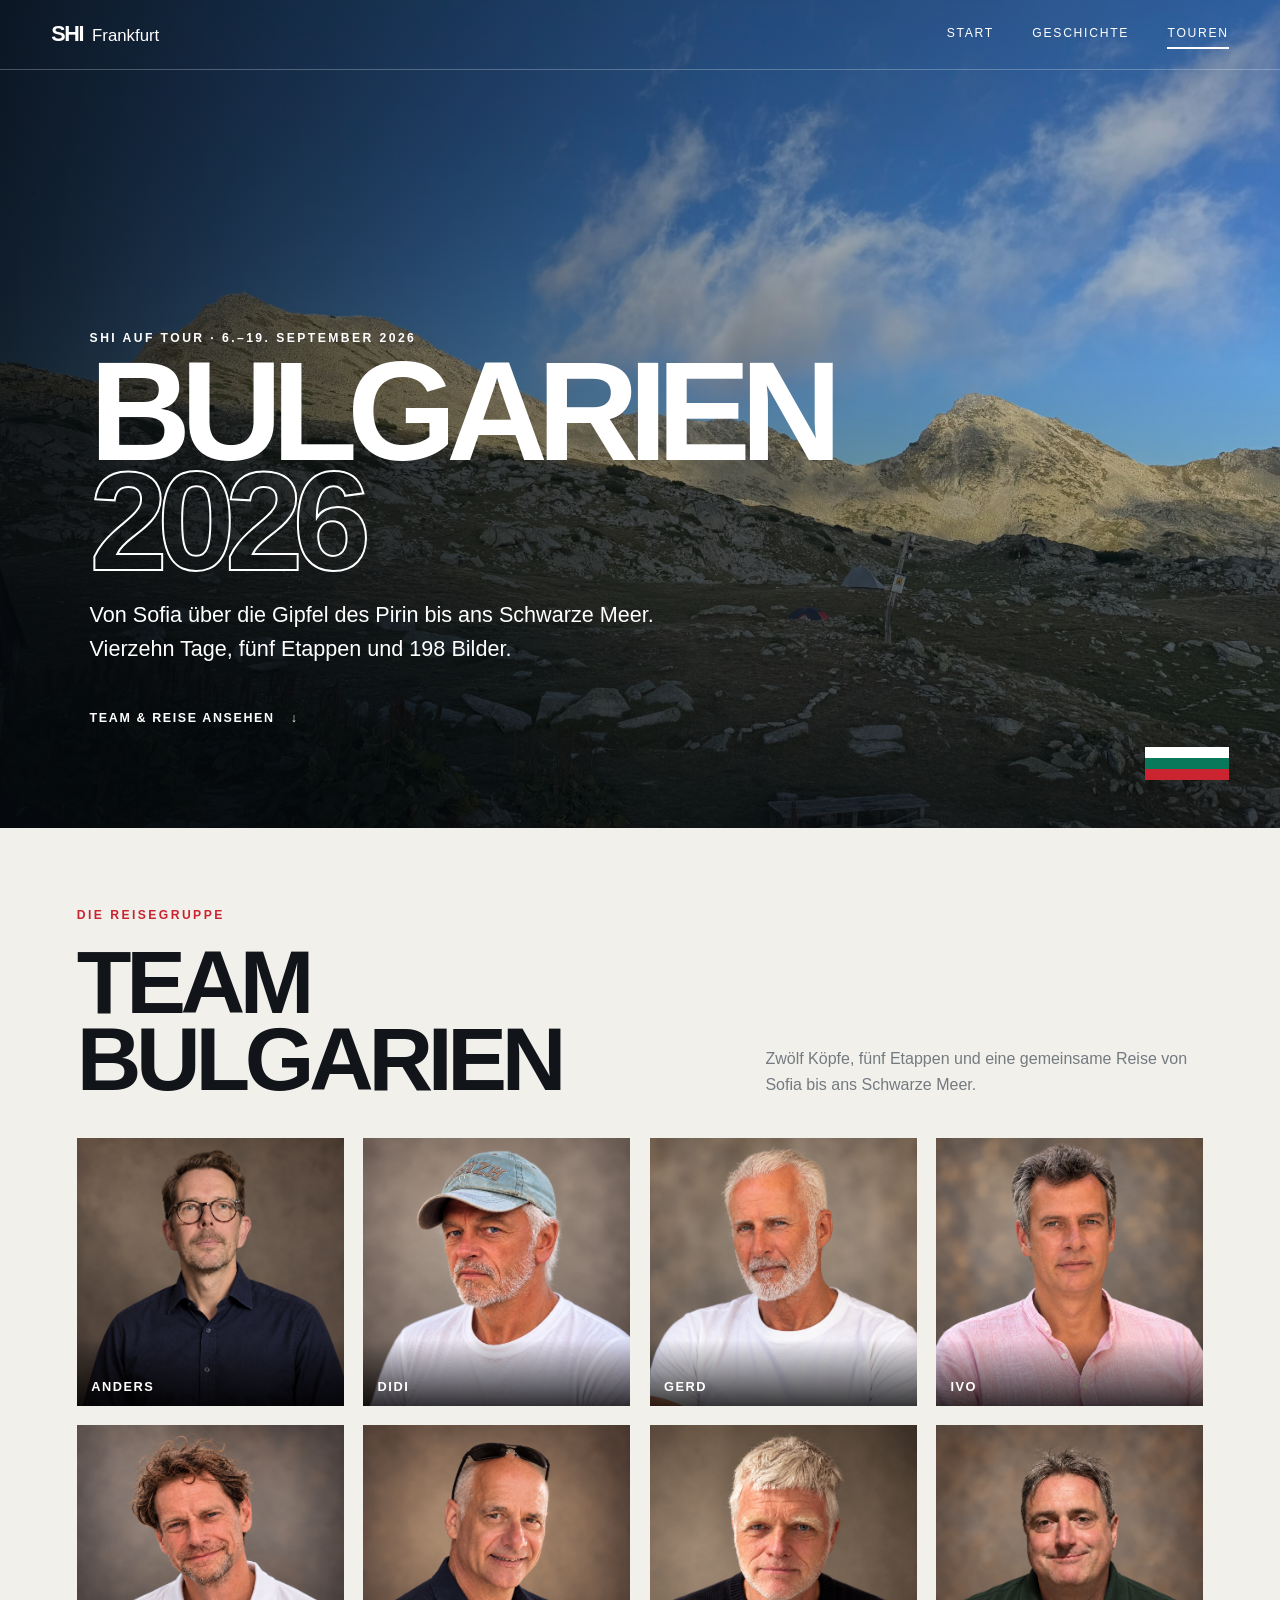
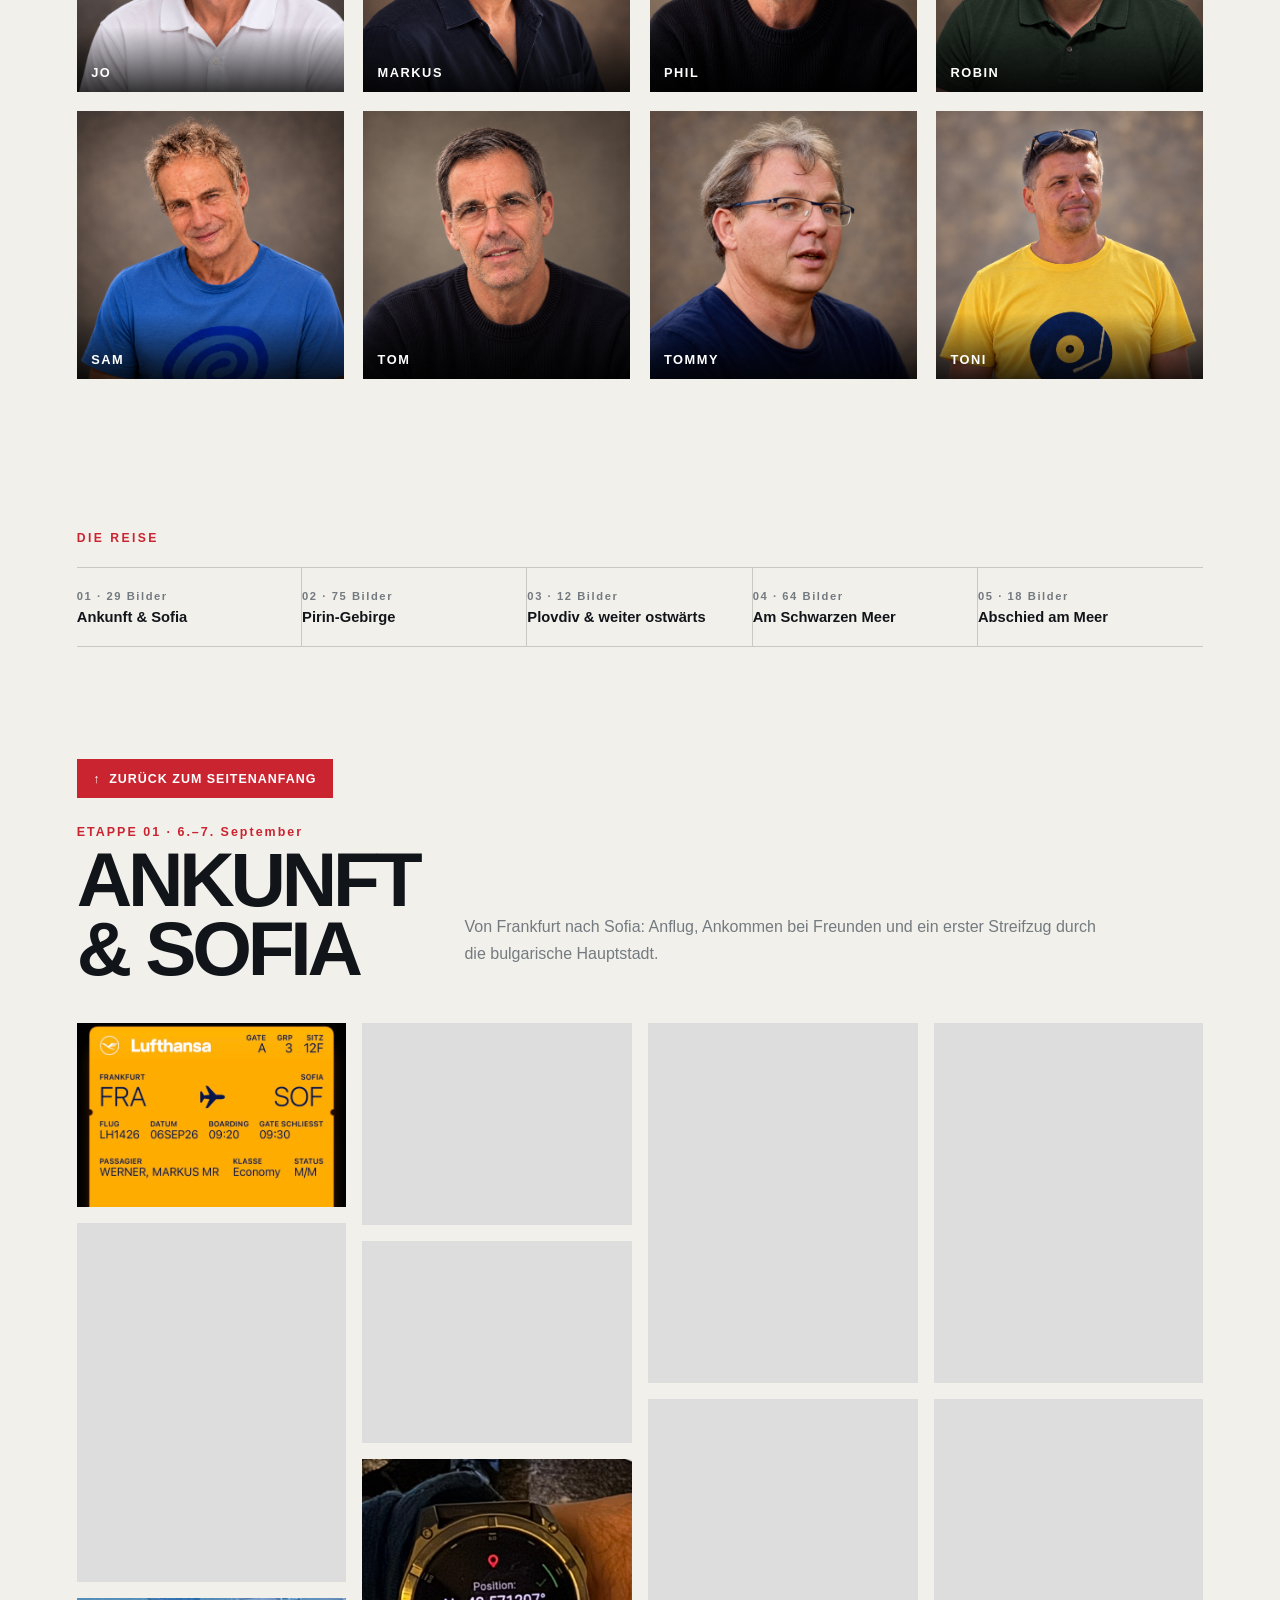
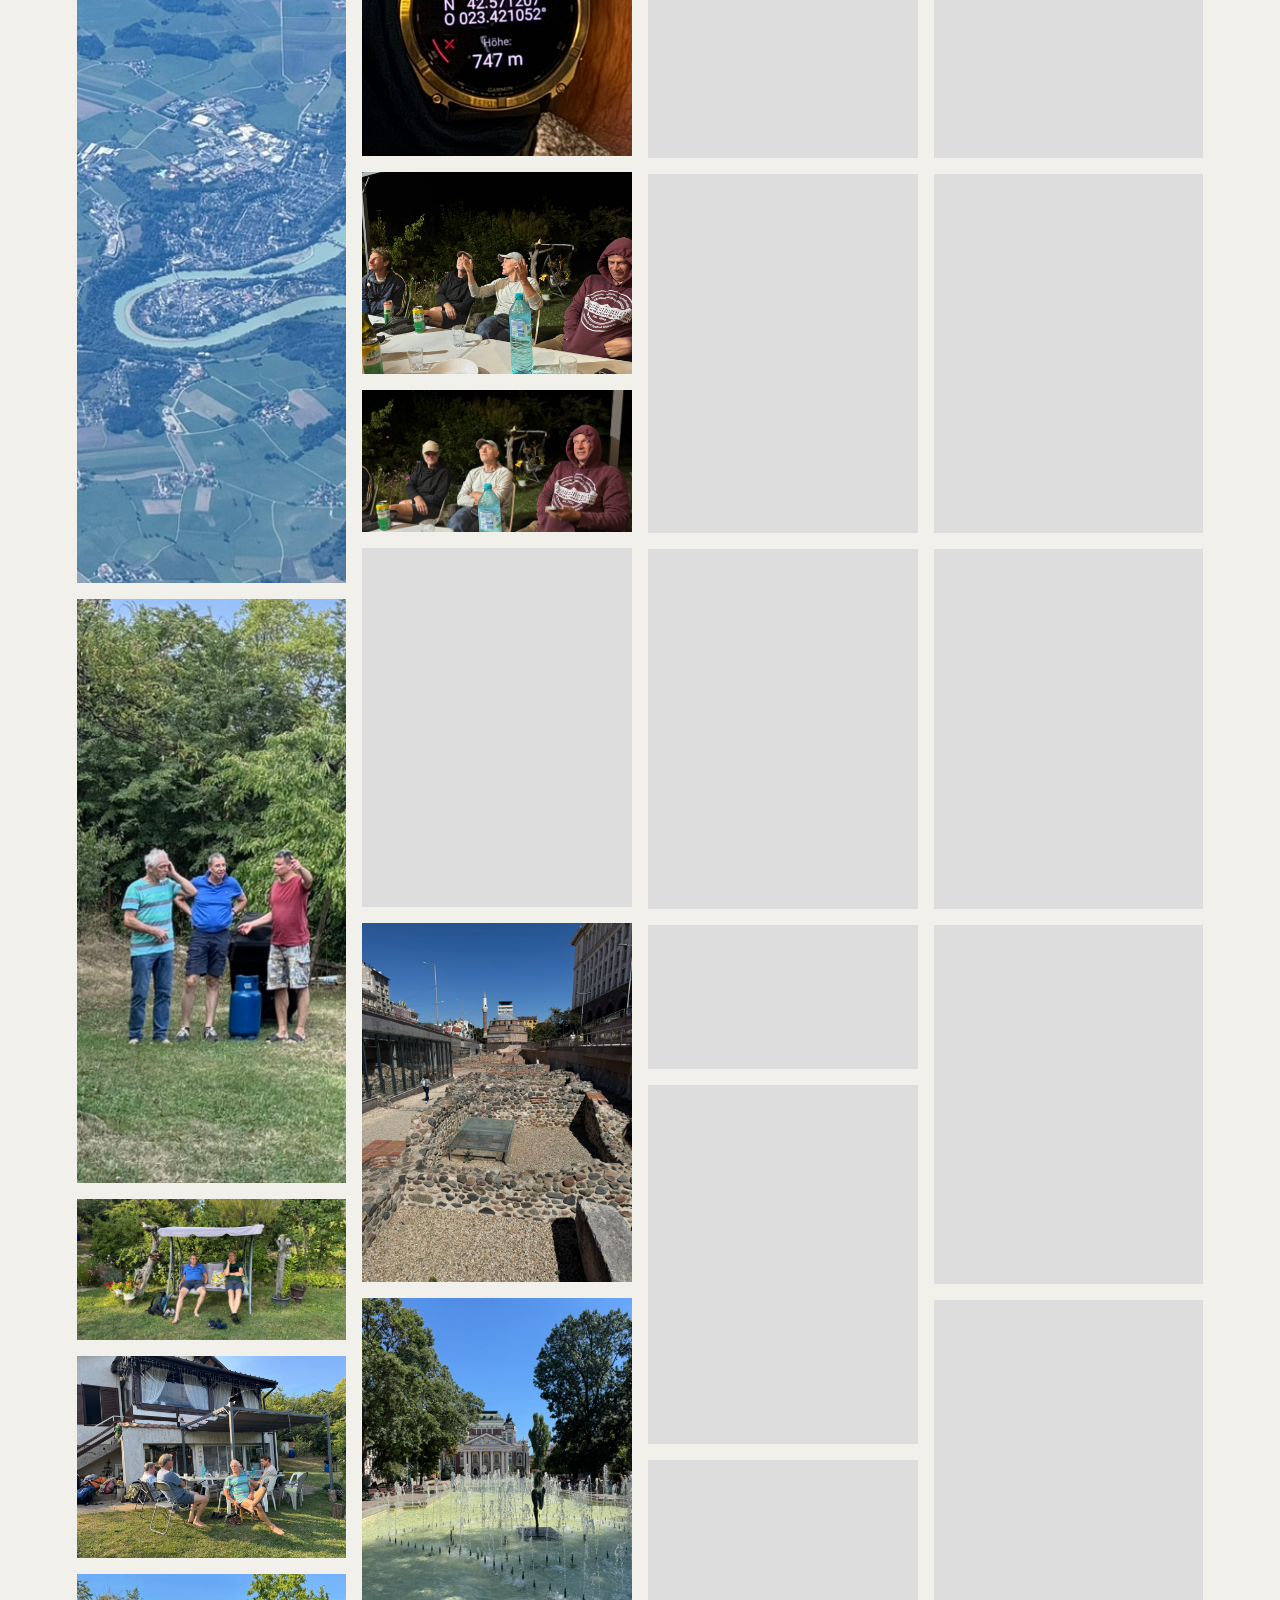
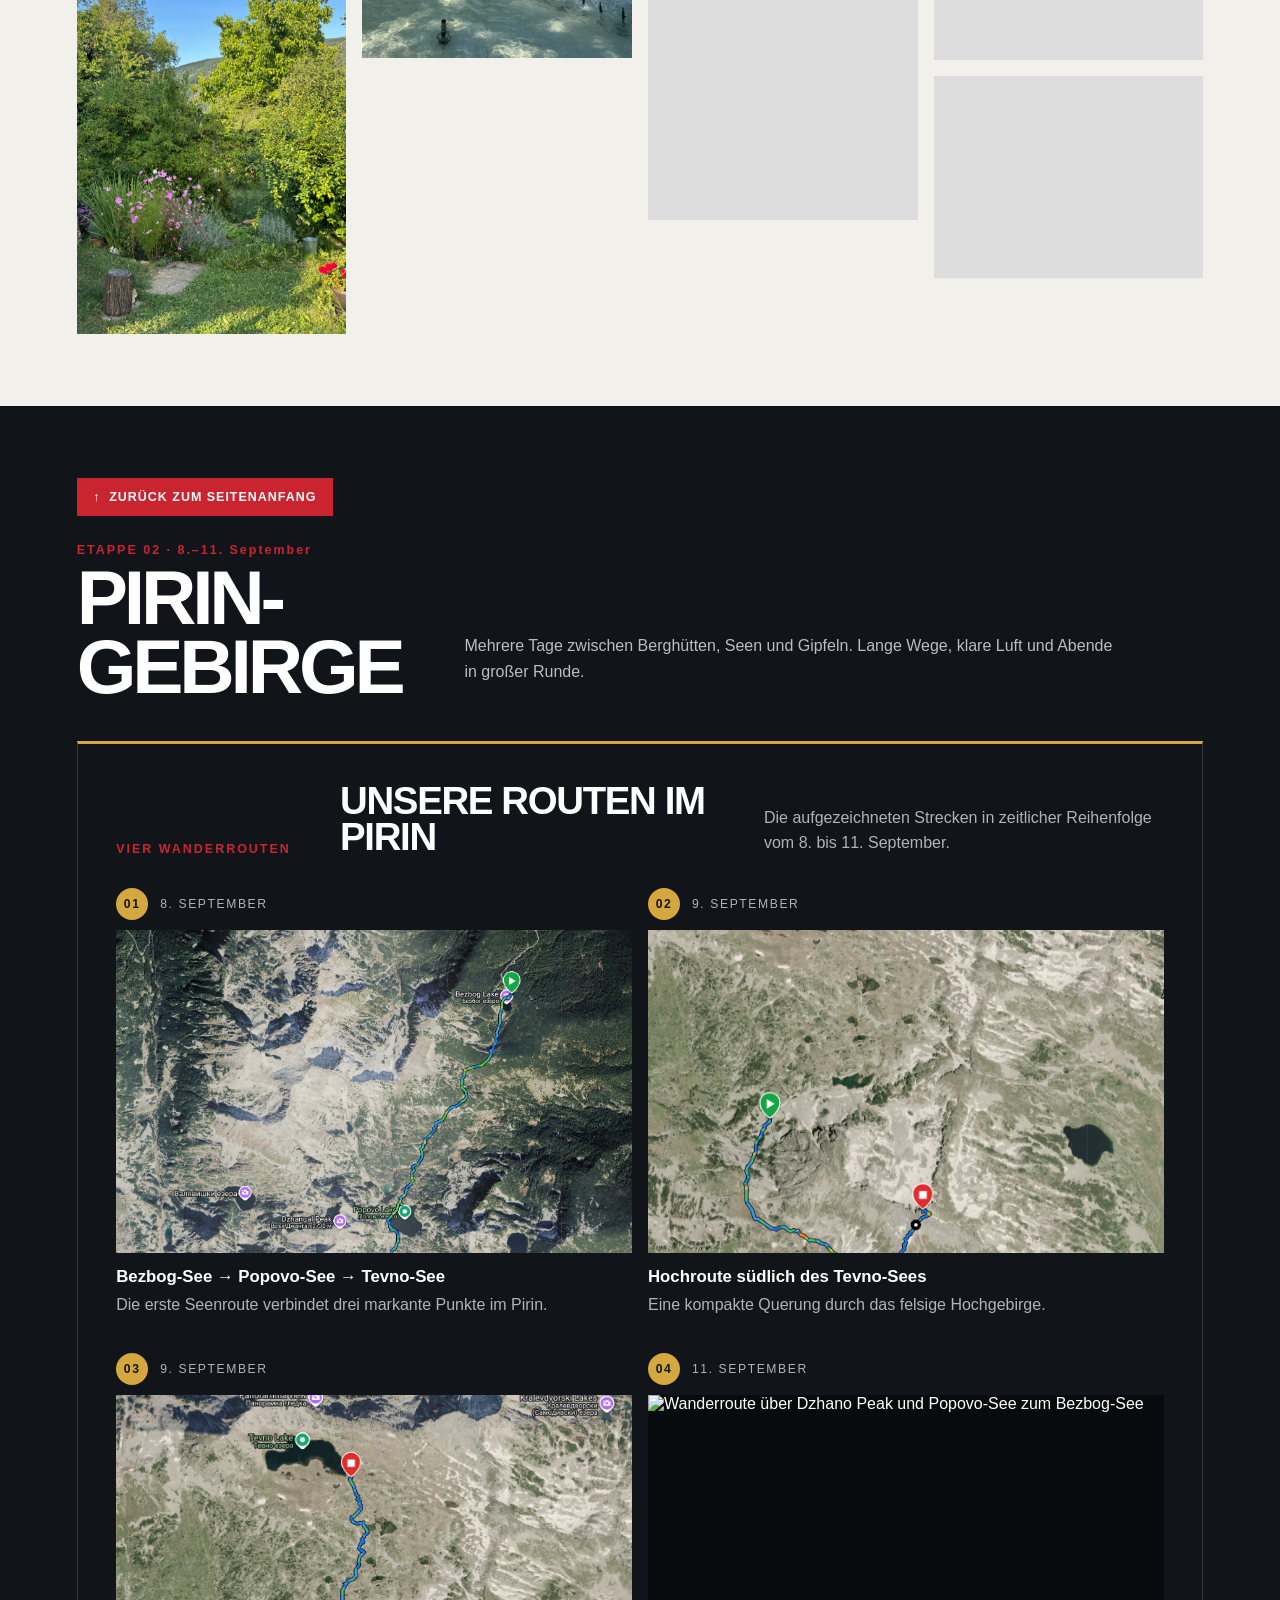
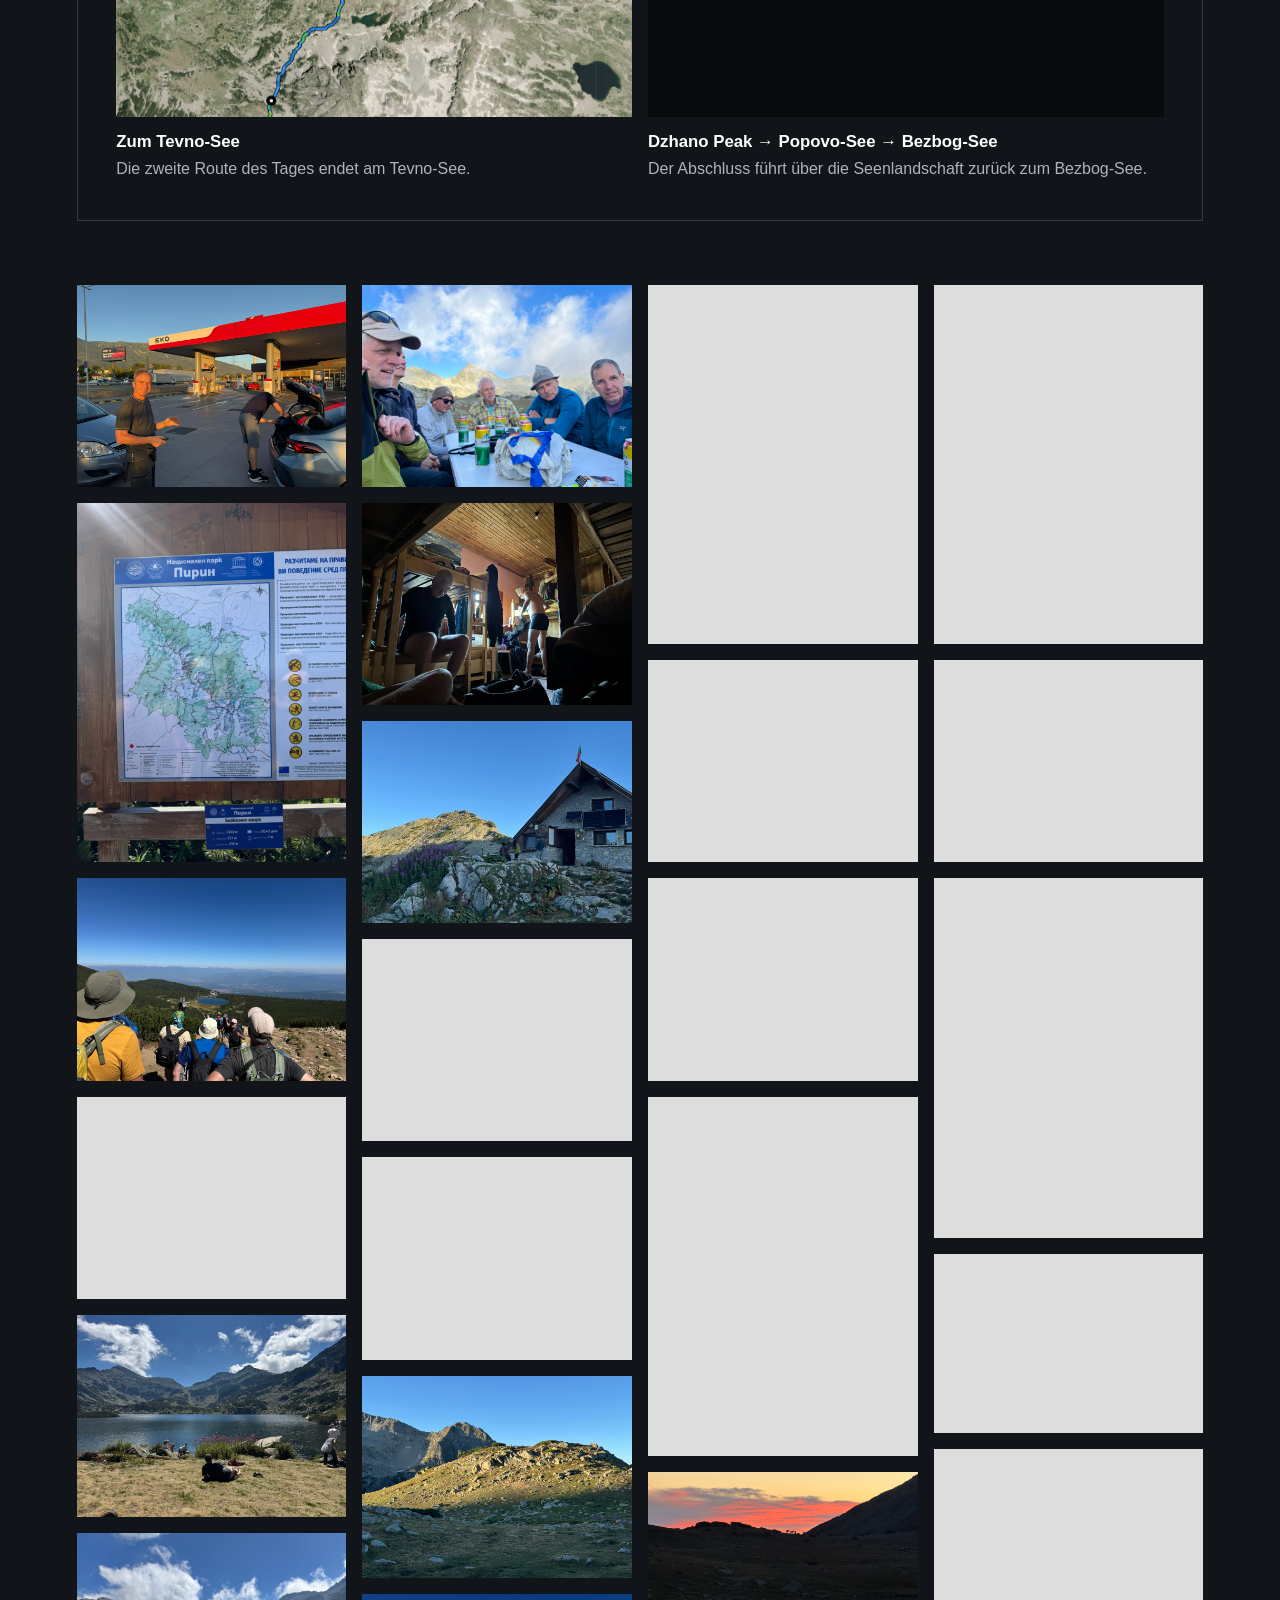
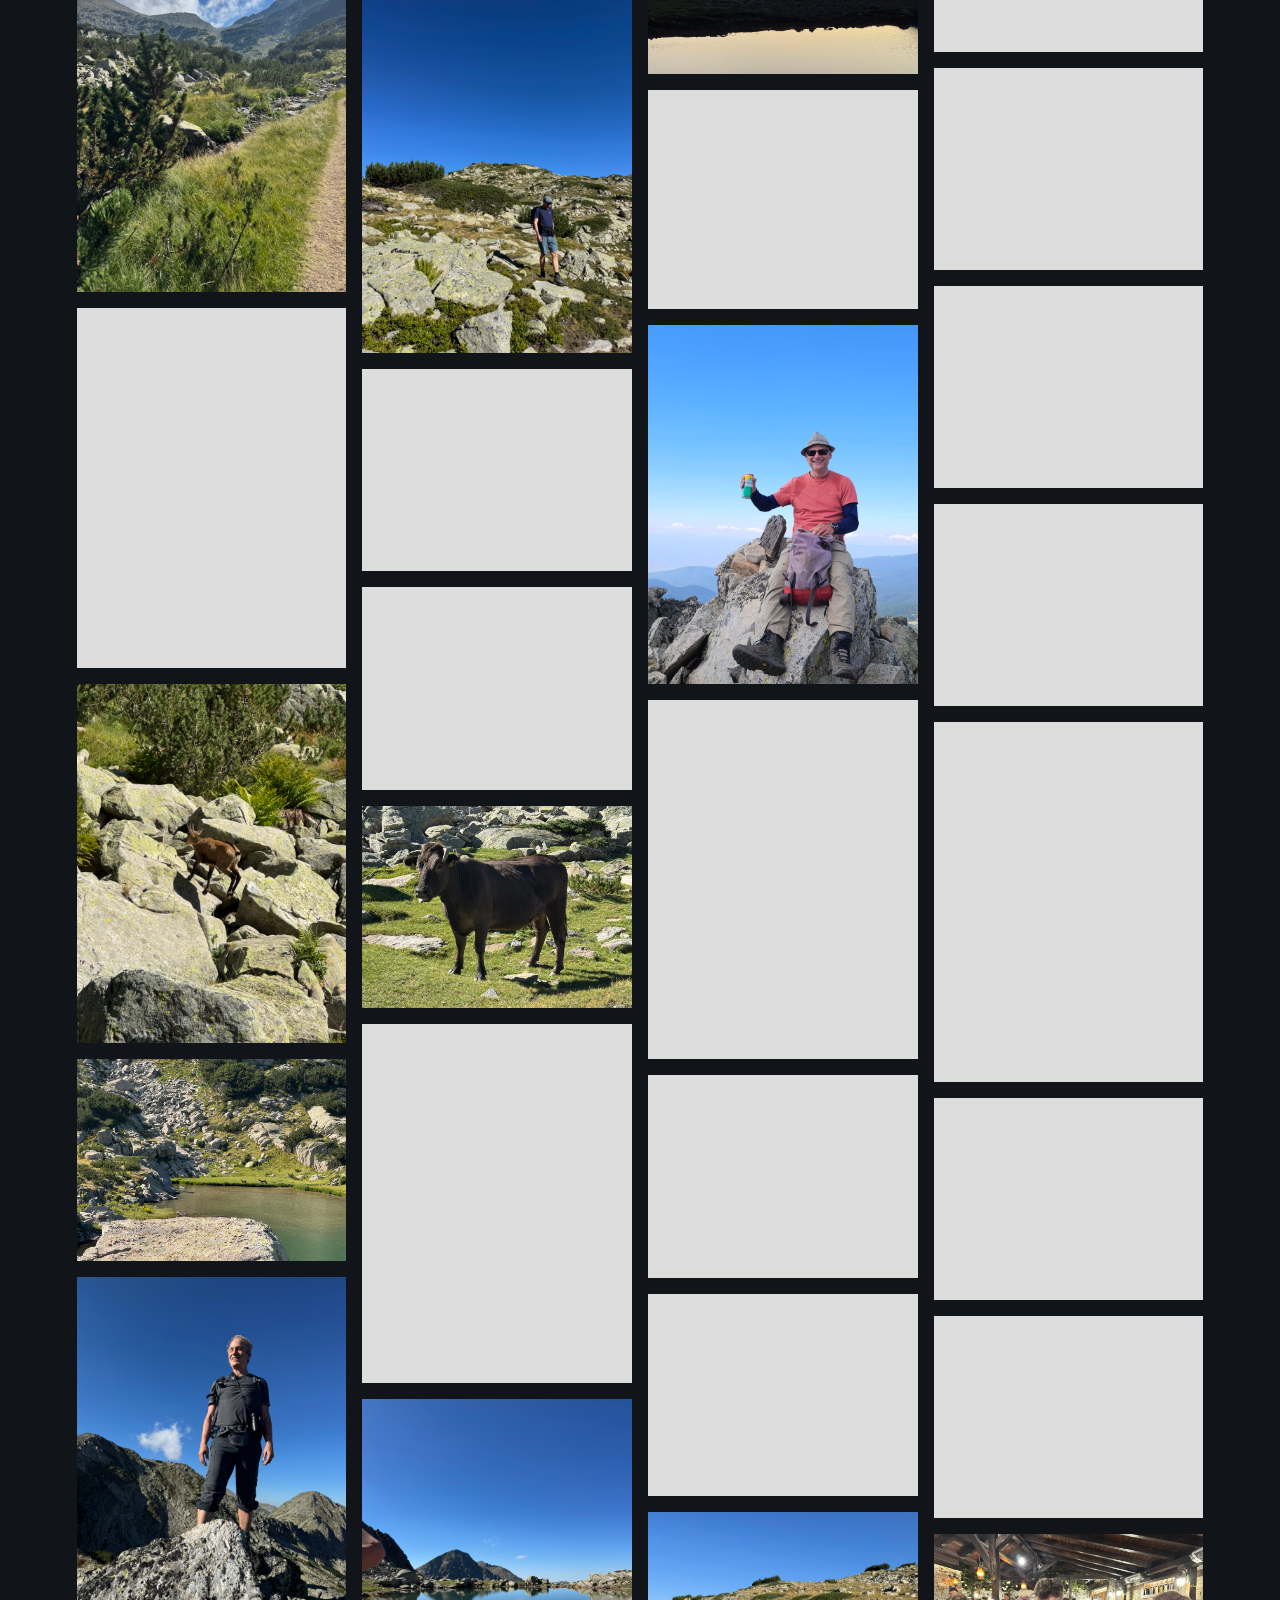
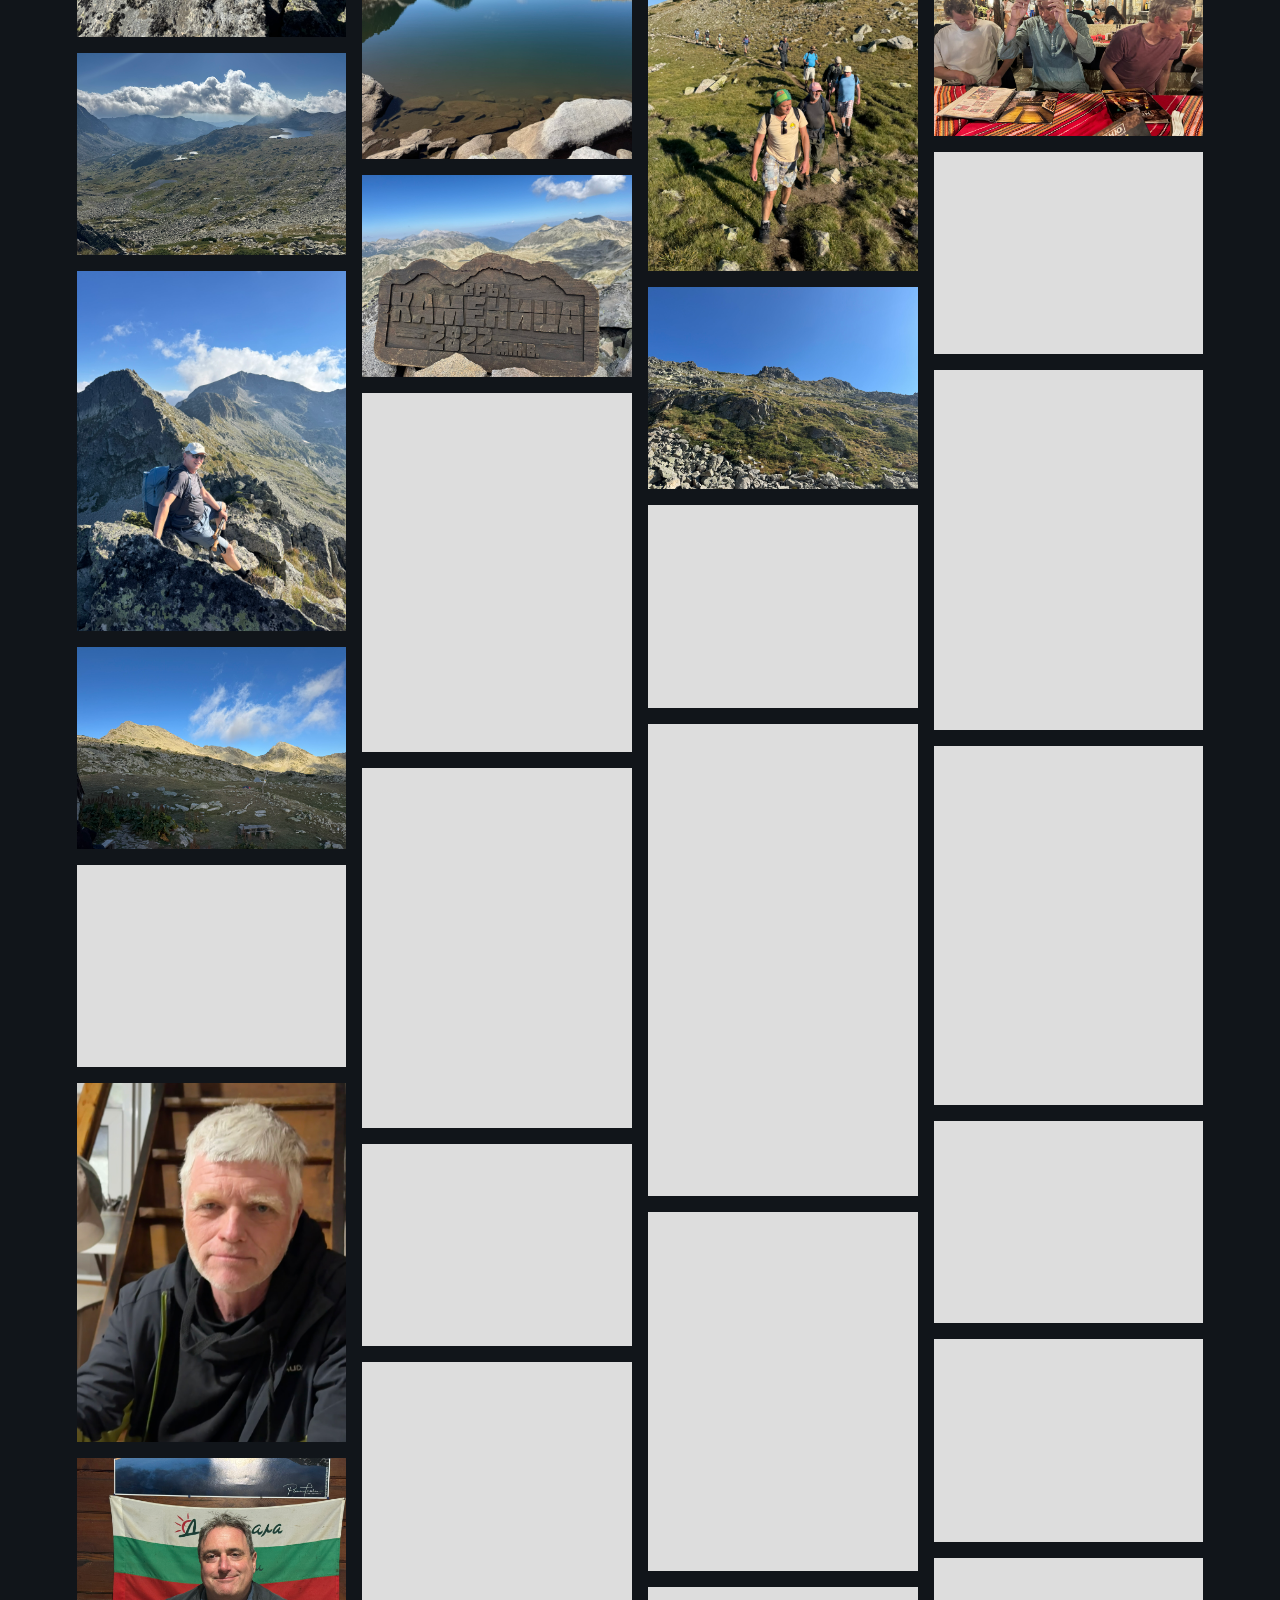
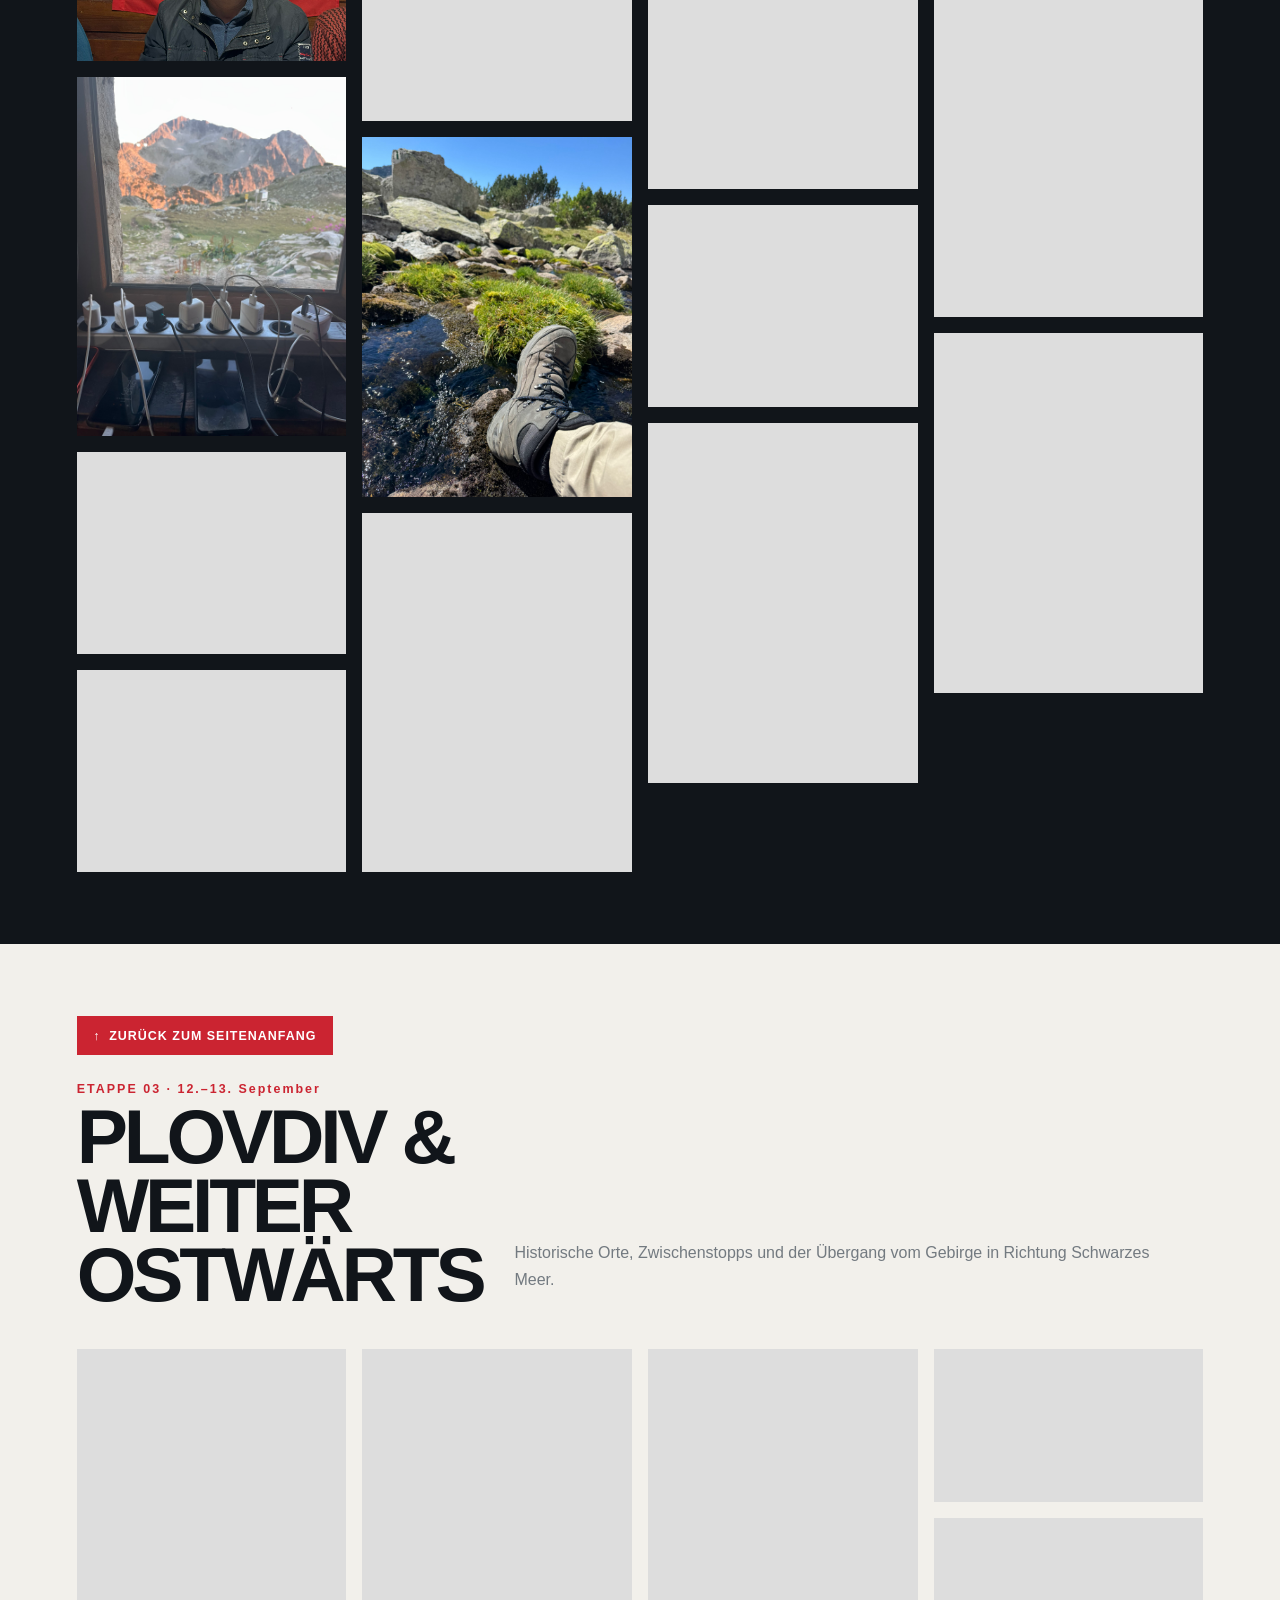
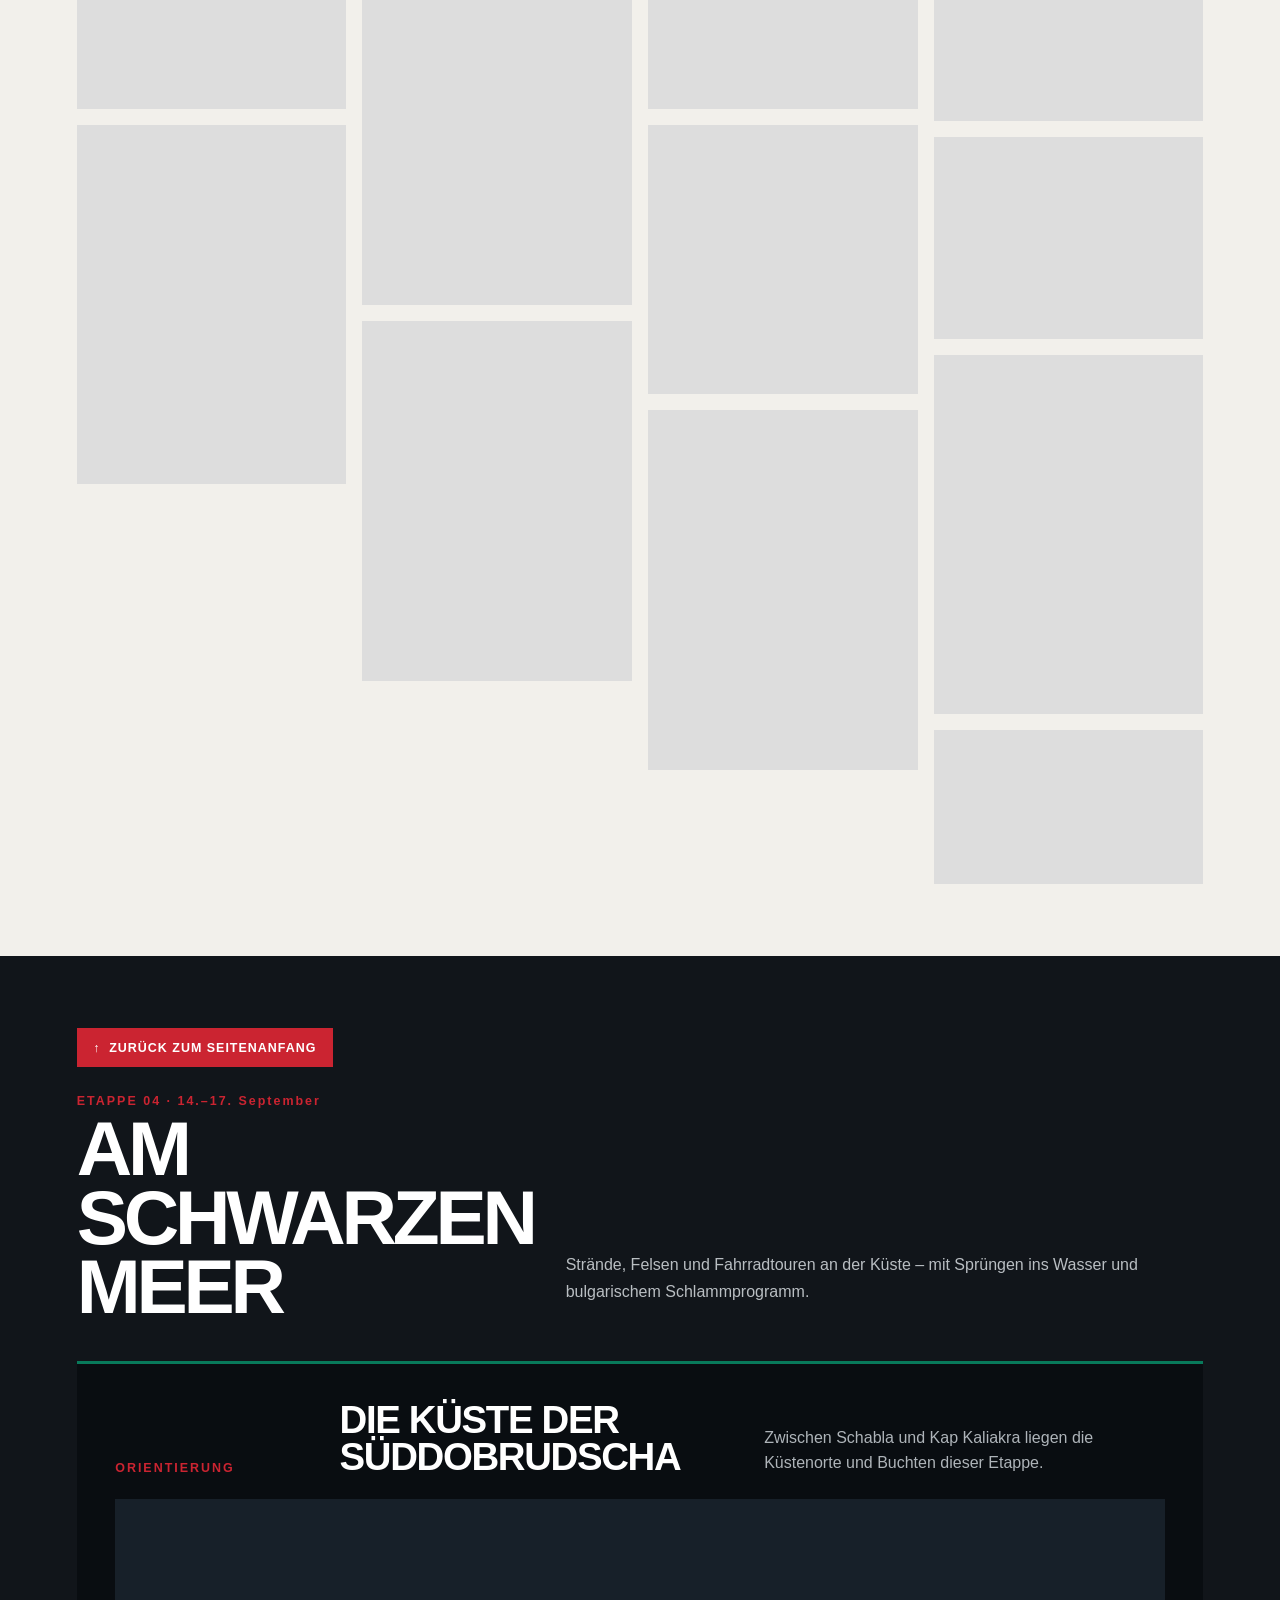
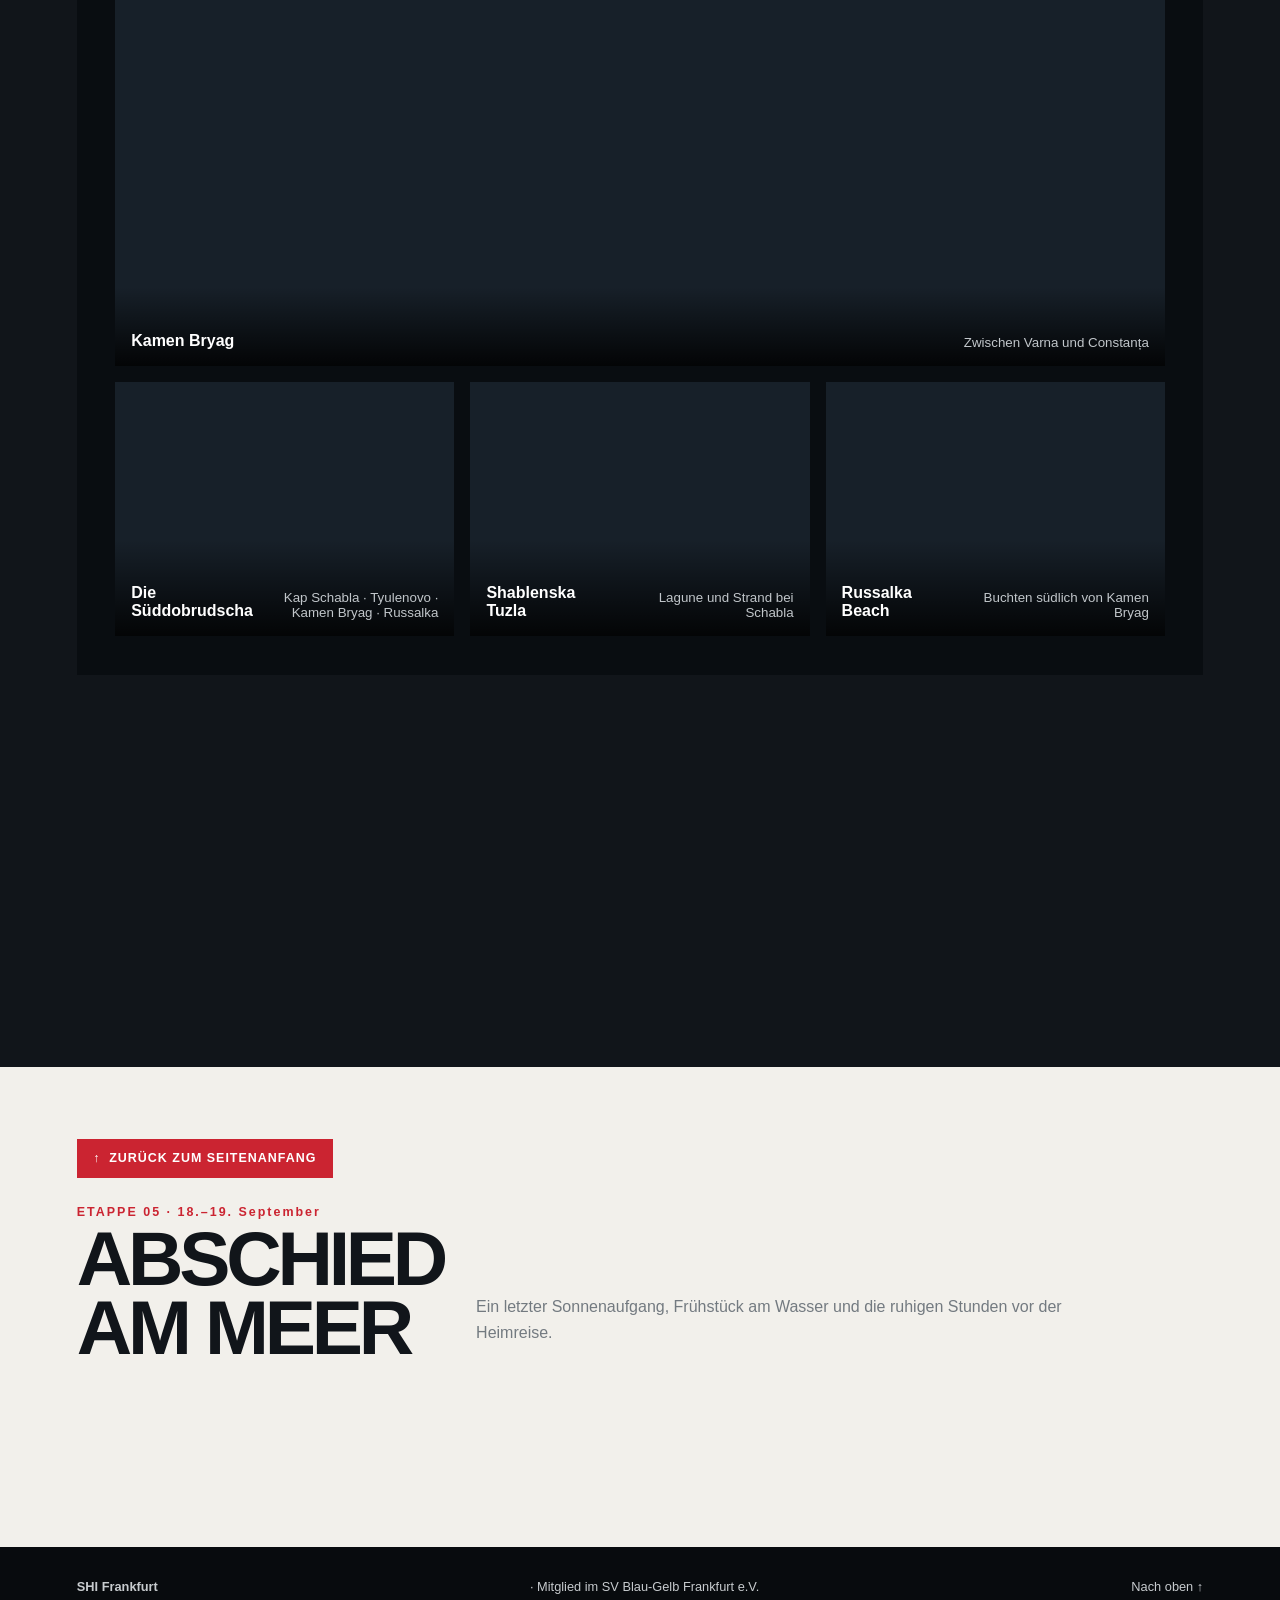
==== commit 07ecaf3d: "Add missing Pirin photo after IMG 8882" ====
--- a/Bulgarien-2026/index.html
+++ b/Bulgarien-2026/index.html
@@ -3,7 +3,7 @@
 <head>
   <meta charset="utf-8">
   <meta name="viewport" content="width=device-width, initial-scale=1">
-  <meta name="description" content="SHI Frankfurt auf Tour: Bulgarien 2026 in 197 Bildern.">
+  <meta name="description" content="SHI Frankfurt auf Tour: Bulgarien 2026 in 198 Bildern.">
   <title>Bulgarien 2026 · SHI Frankfurt</title>
   <link rel="icon" type="image/svg+xml" href="data:image/svg+xml,%3Csvg xmlns='http://www.w3.org/2000/svg' viewBox='0 0 64 64'%3E%3Crect width='64' height='64' rx='12' fill='%2313171c'/%3E%3Cpath d='M11 18h42M11 32h42M11 46h42' stroke='%23fff' stroke-width='9'/%3E%3Cpath d='M11 32h42' stroke='%2300966e' stroke-width='9'/%3E%3Cpath d='M11 46h42' stroke='%23d62632' stroke-width='9'/%3E%3C/svg%3E">
   <link rel="stylesheet" href="styles.css?v=20260928-2">
@@ -27,7 +27,7 @@
       <div class="hero-copy">
         <p class="eyebrow">SHI auf Tour · 6.–19. September 2026</p>
         <h1>Bulgarien<br><span>2026</span></h1>
-        <p class="intro">Von Sofia über die Gipfel des Pirin bis ans Schwarze Meer. Vierzehn Tage, fünf Etappen und 197 Bilder.</p>
+        <p class="intro">Von Sofia über die Gipfel des Pirin bis ans Schwarze Meer. Vierzehn Tage, fünf Etappen und 198 Bilder.</p>
         <a class="start-link" href="#team">Team &amp; Reise ansehen <span aria-hidden="true">↓</span></a>
       </div>
       <div class="flag" aria-hidden="true"><i></i><i></i><i></i></div>
@@ -81,6 +81,7 @@
   </dialog>
 
   <script src="photos.js?v=20260928-1"></script>
+  <script src="photo-additions.js?v=20260928-1"></script>
   <script src="app.js?v=20260928-1"></script>
 </body>
 </html>
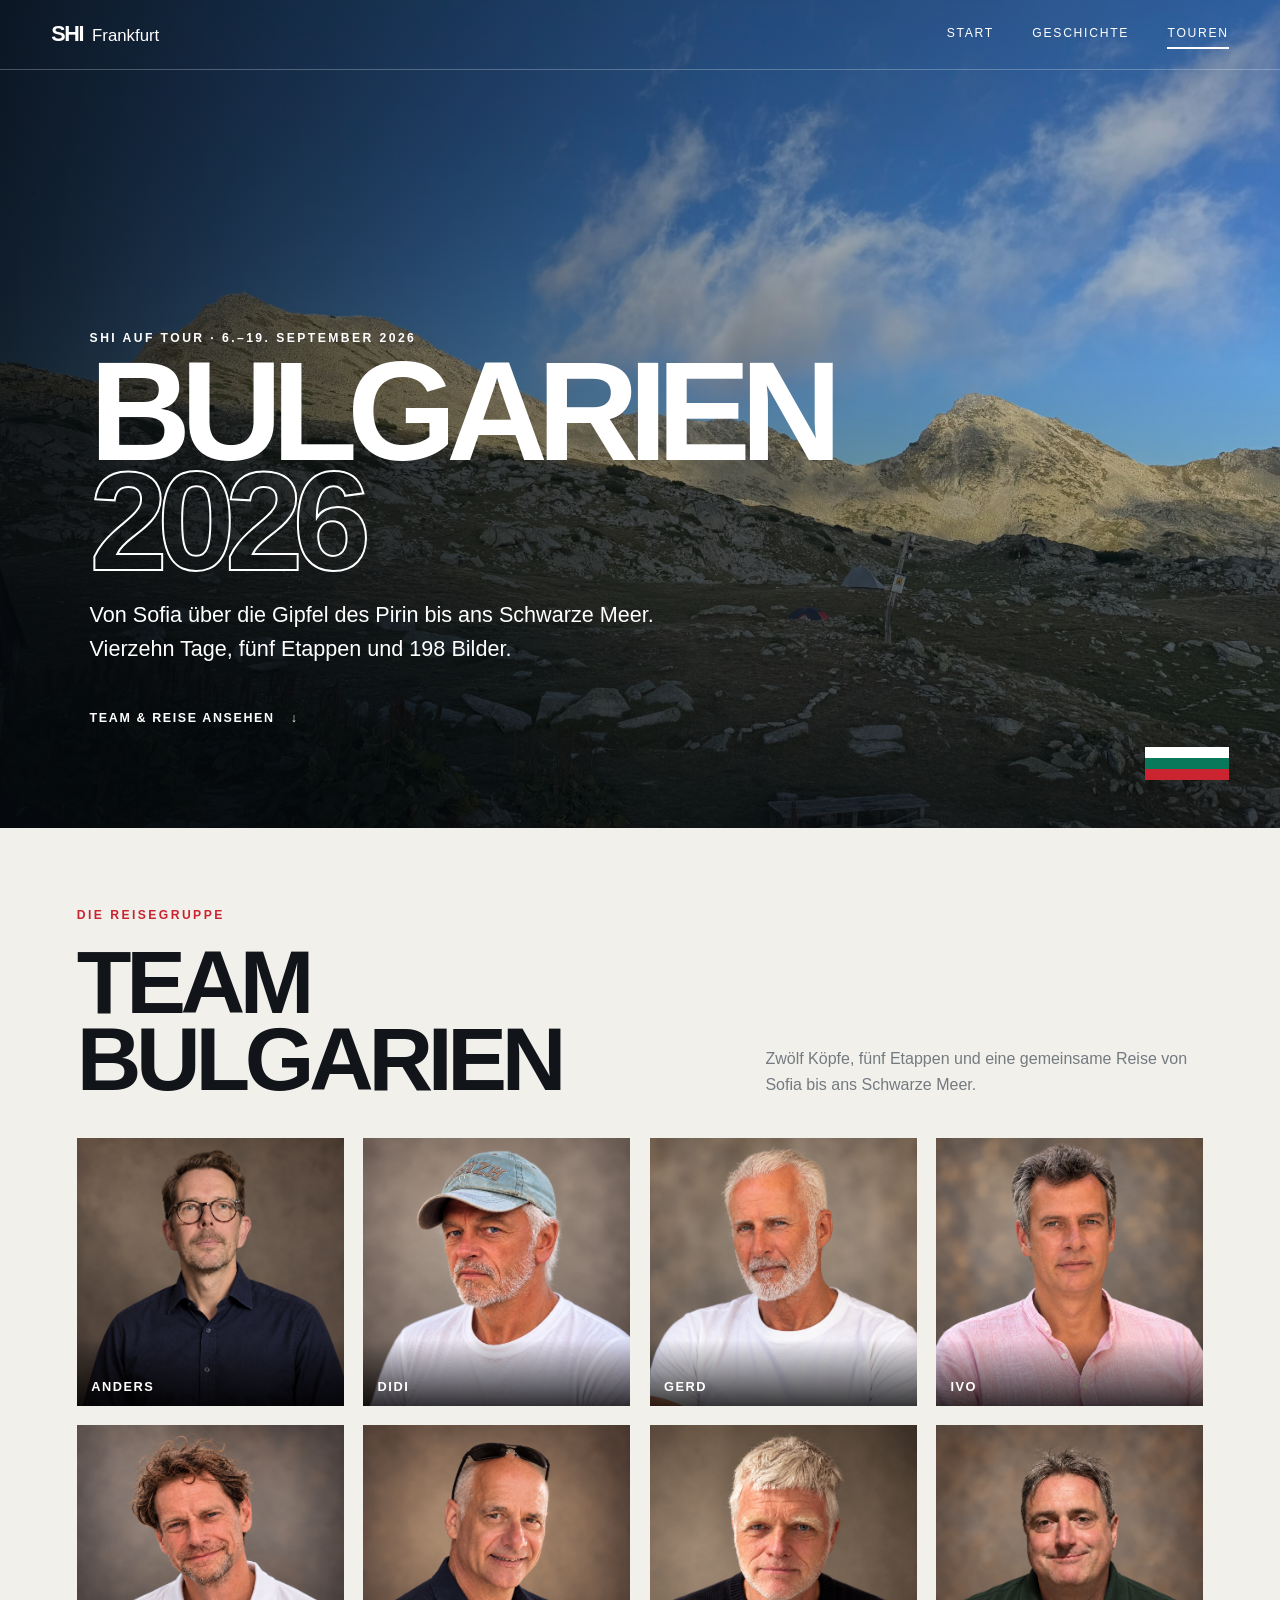
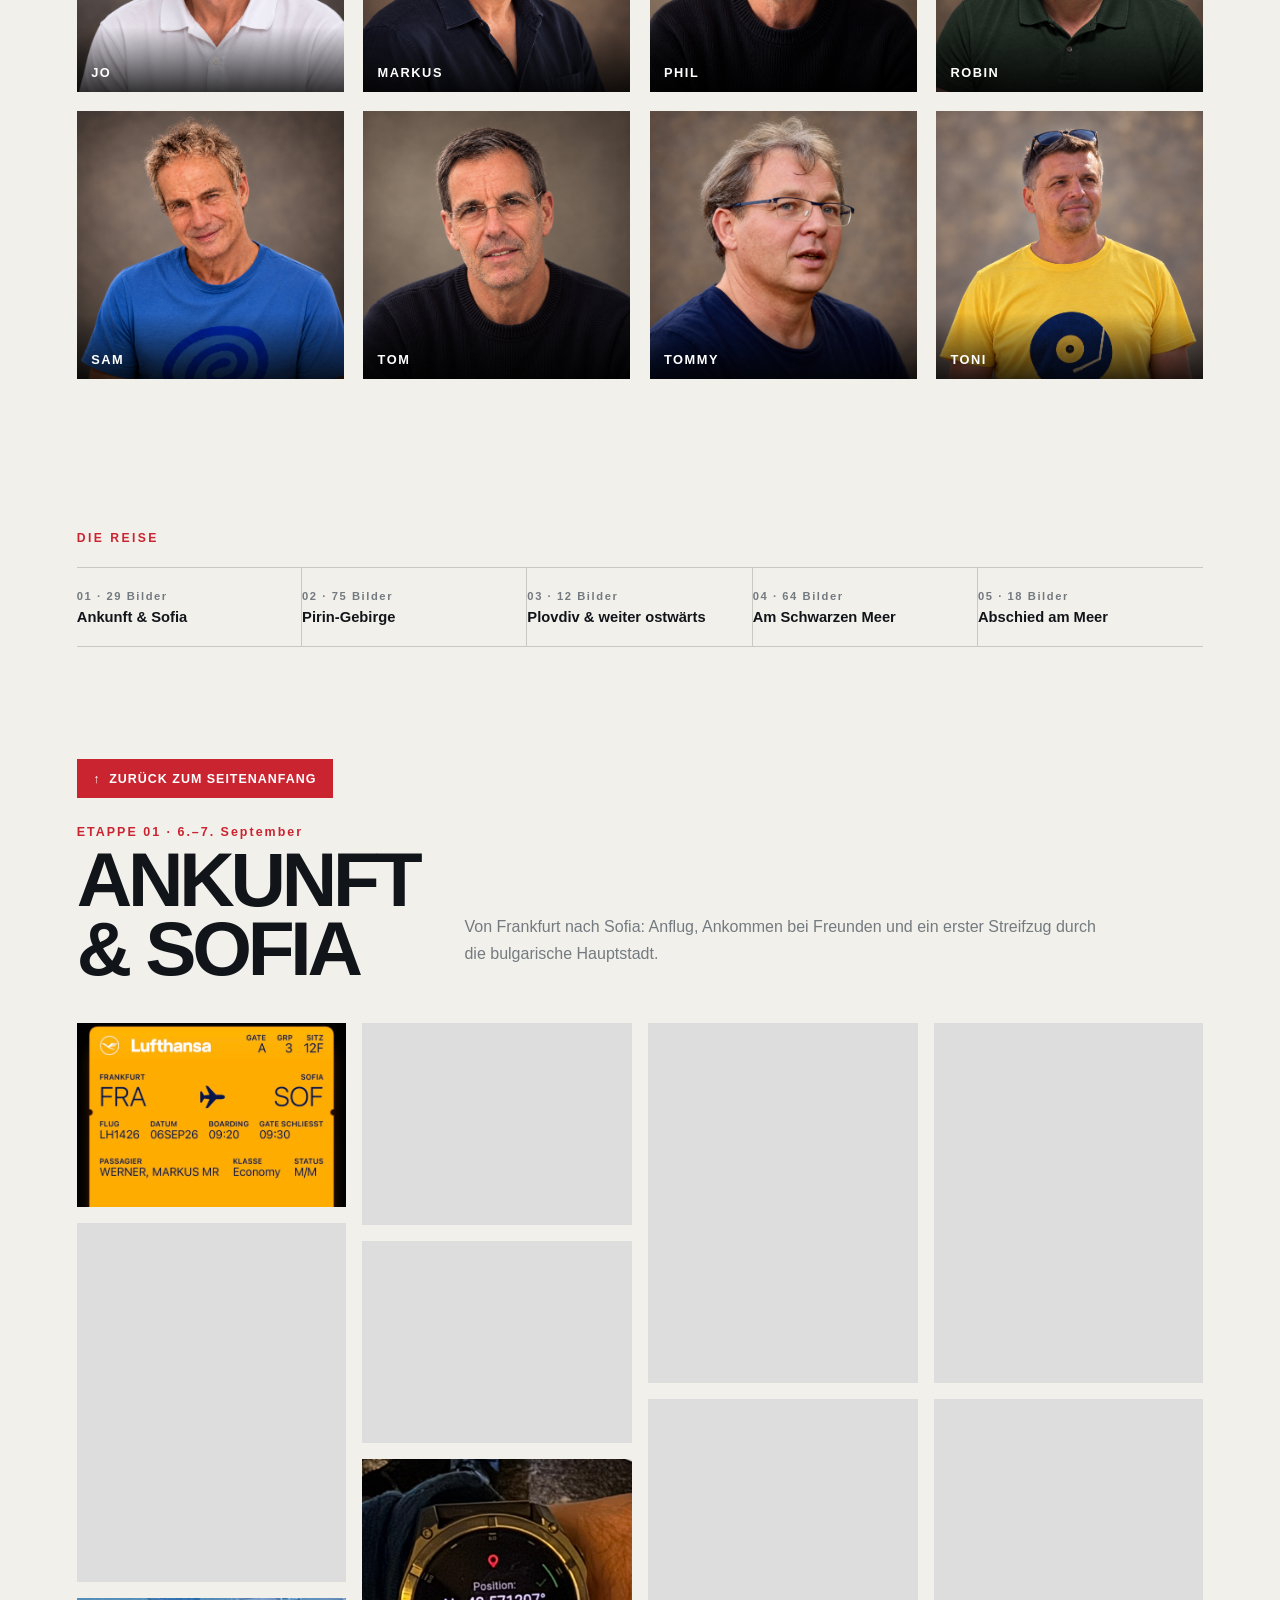
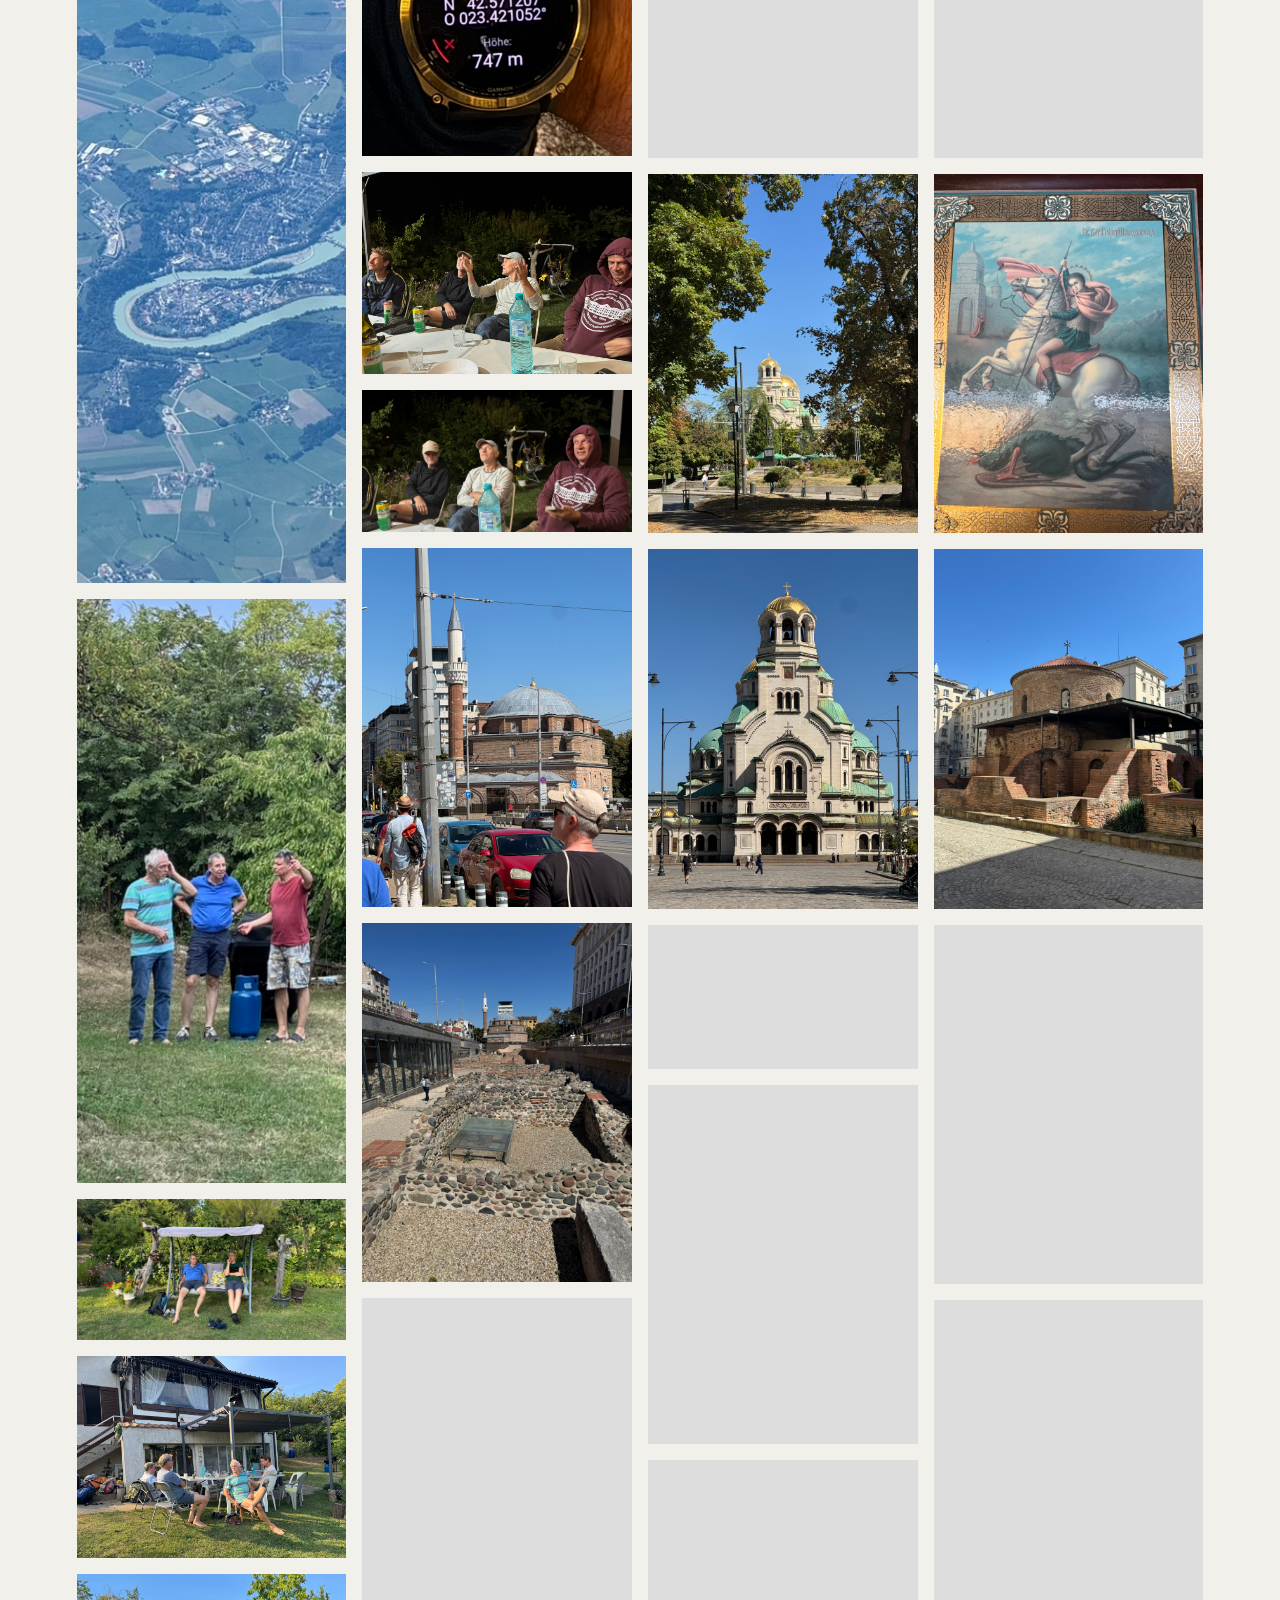
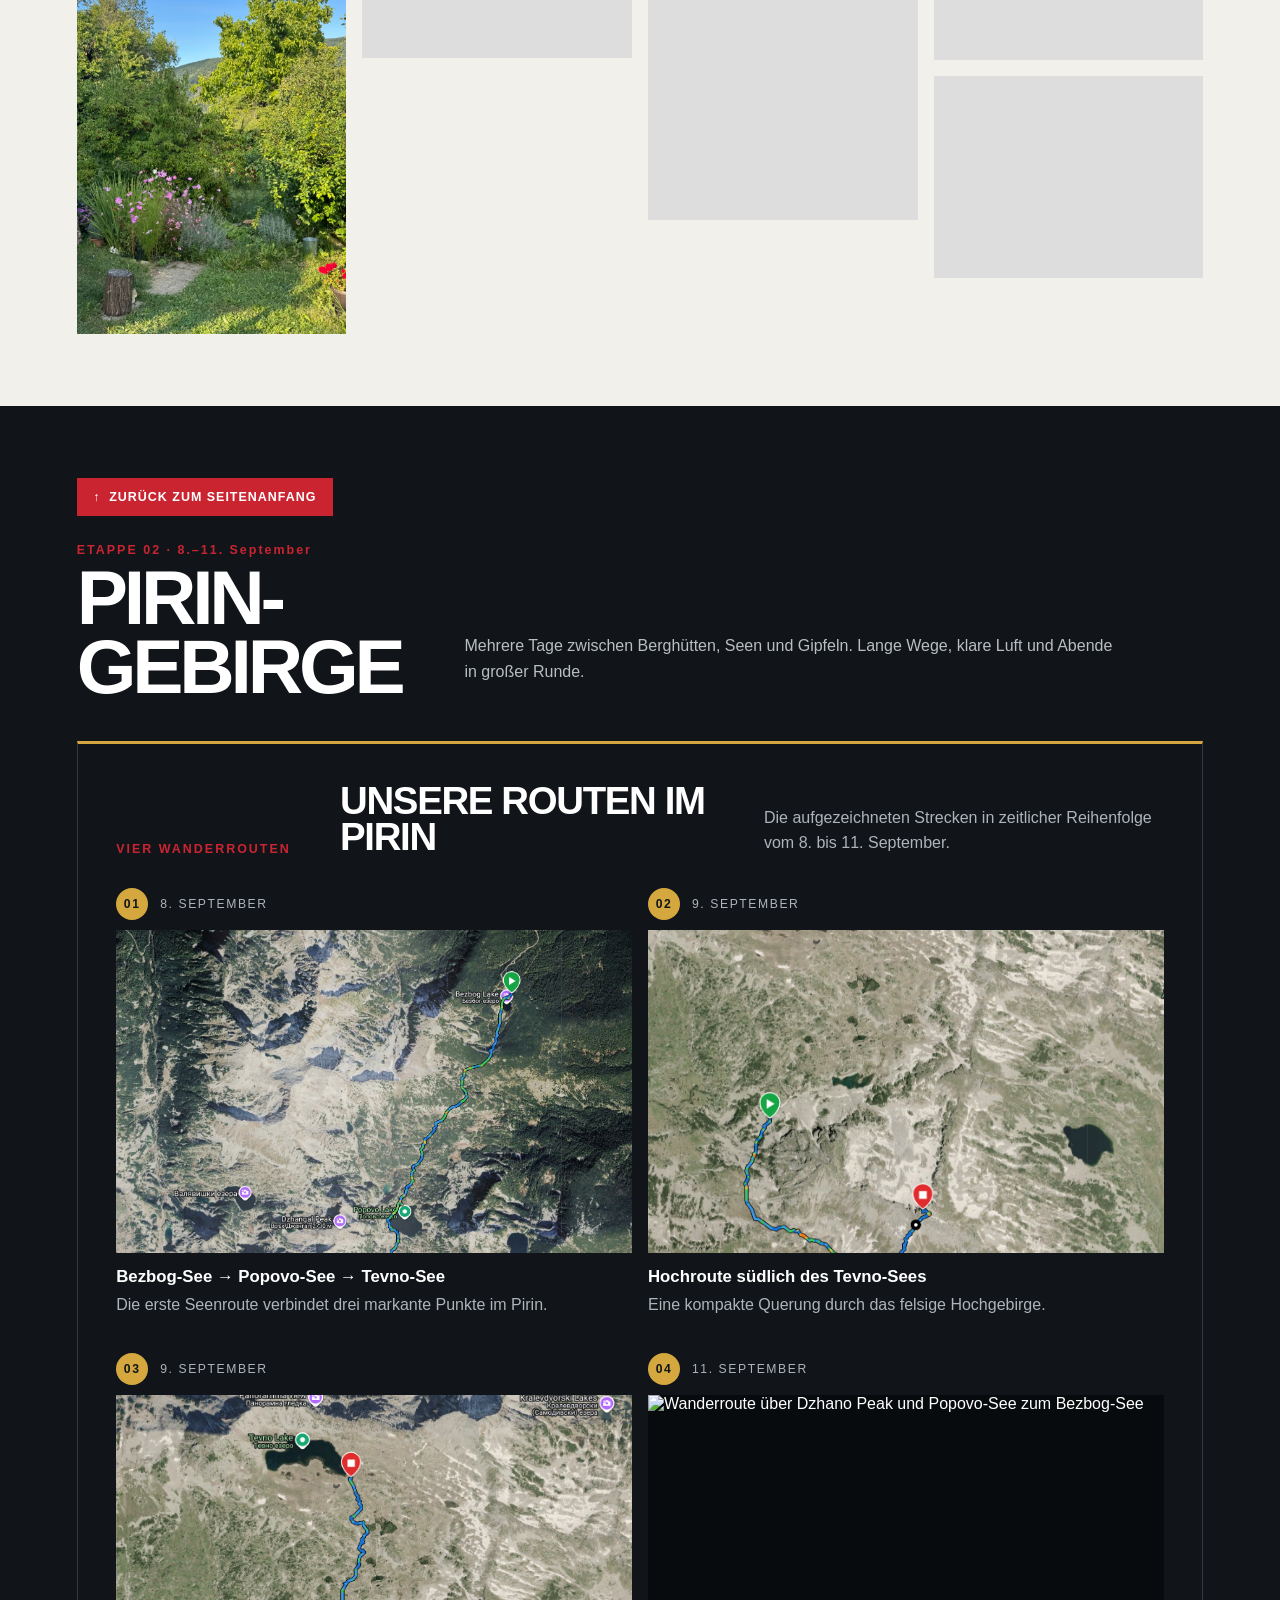
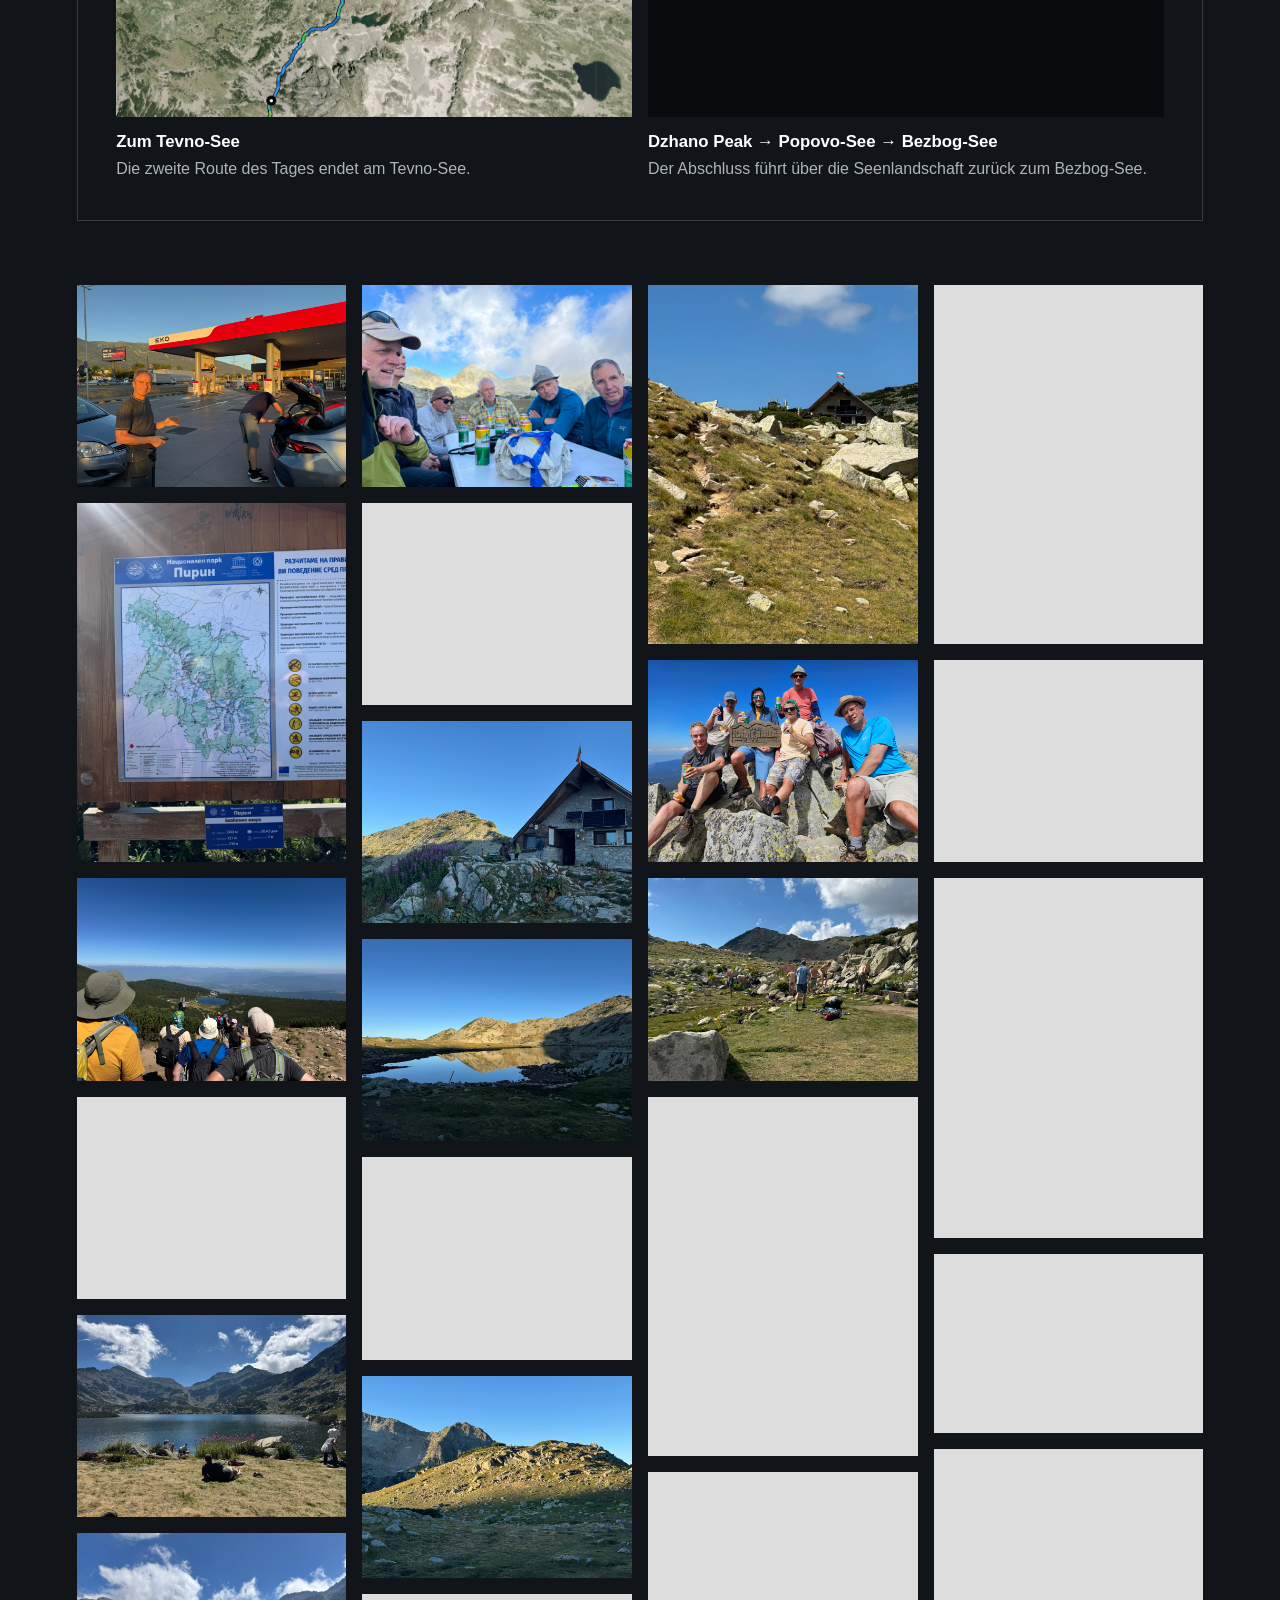
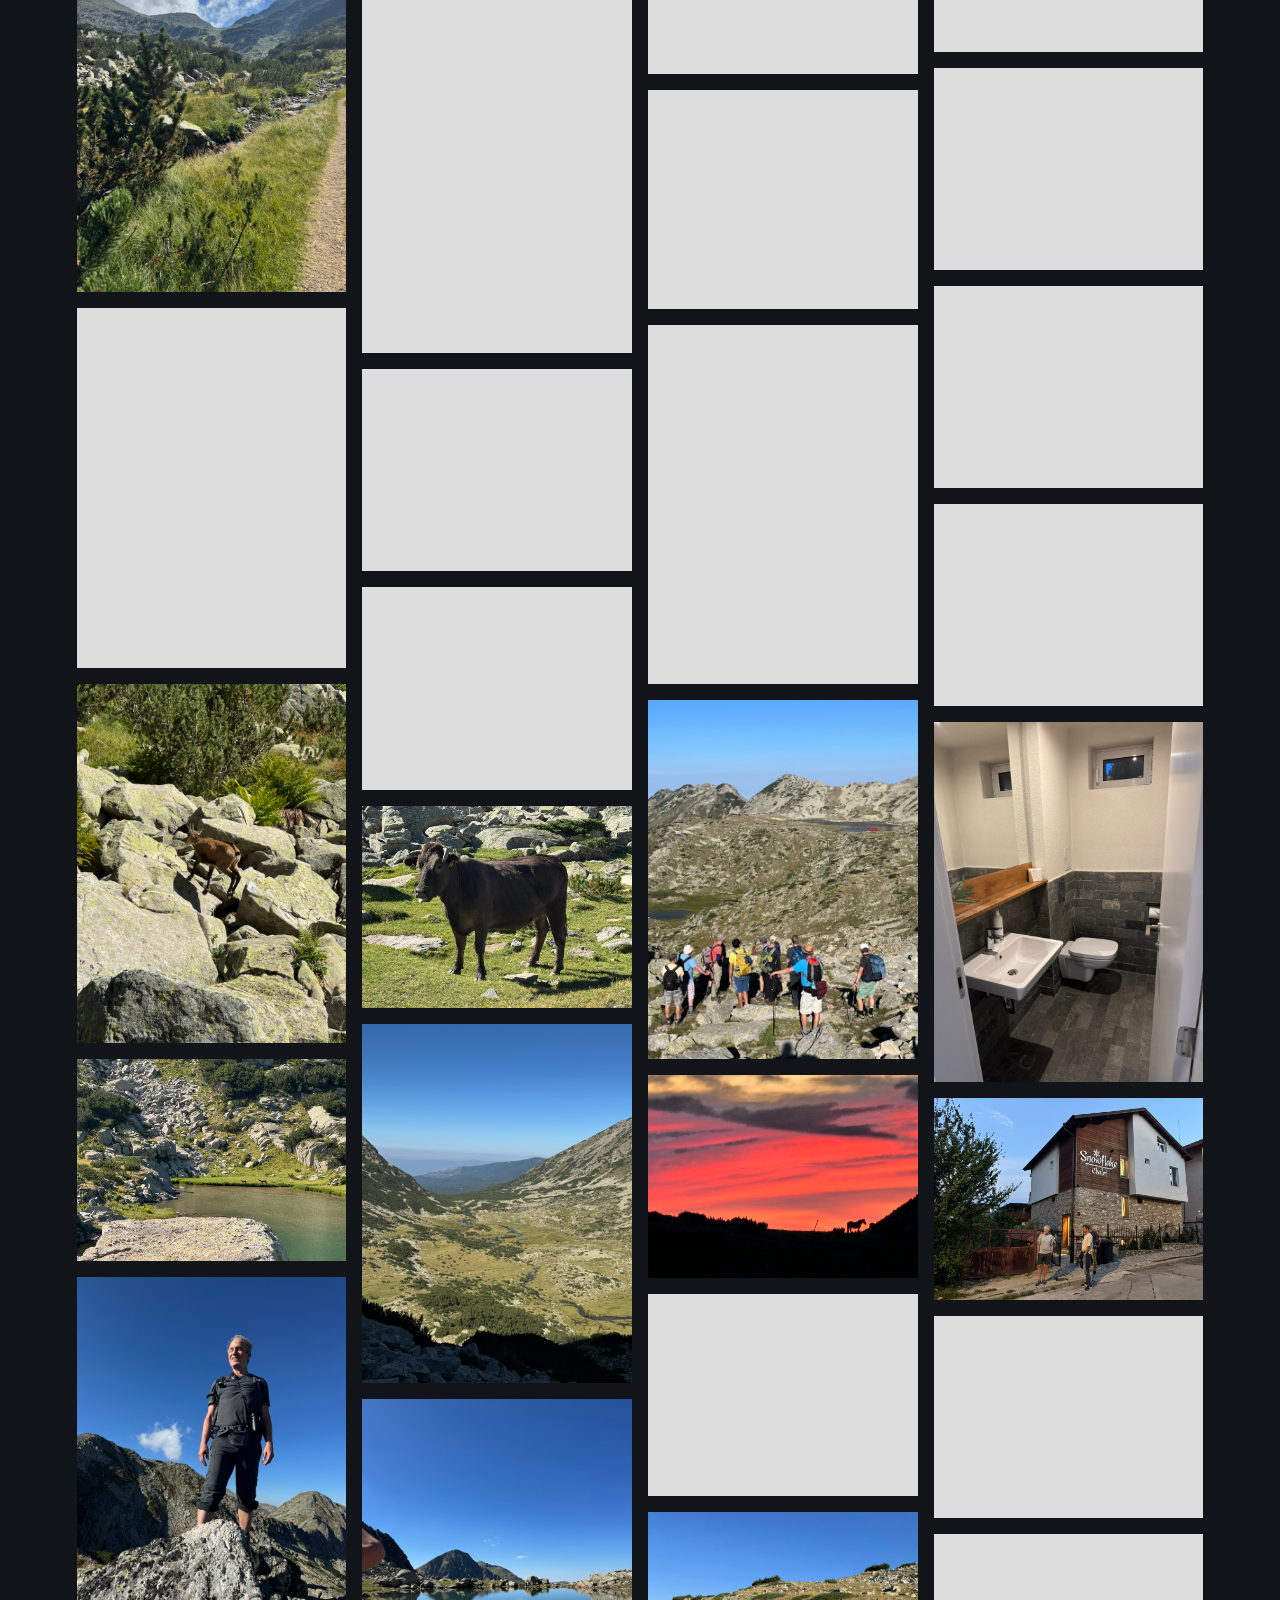
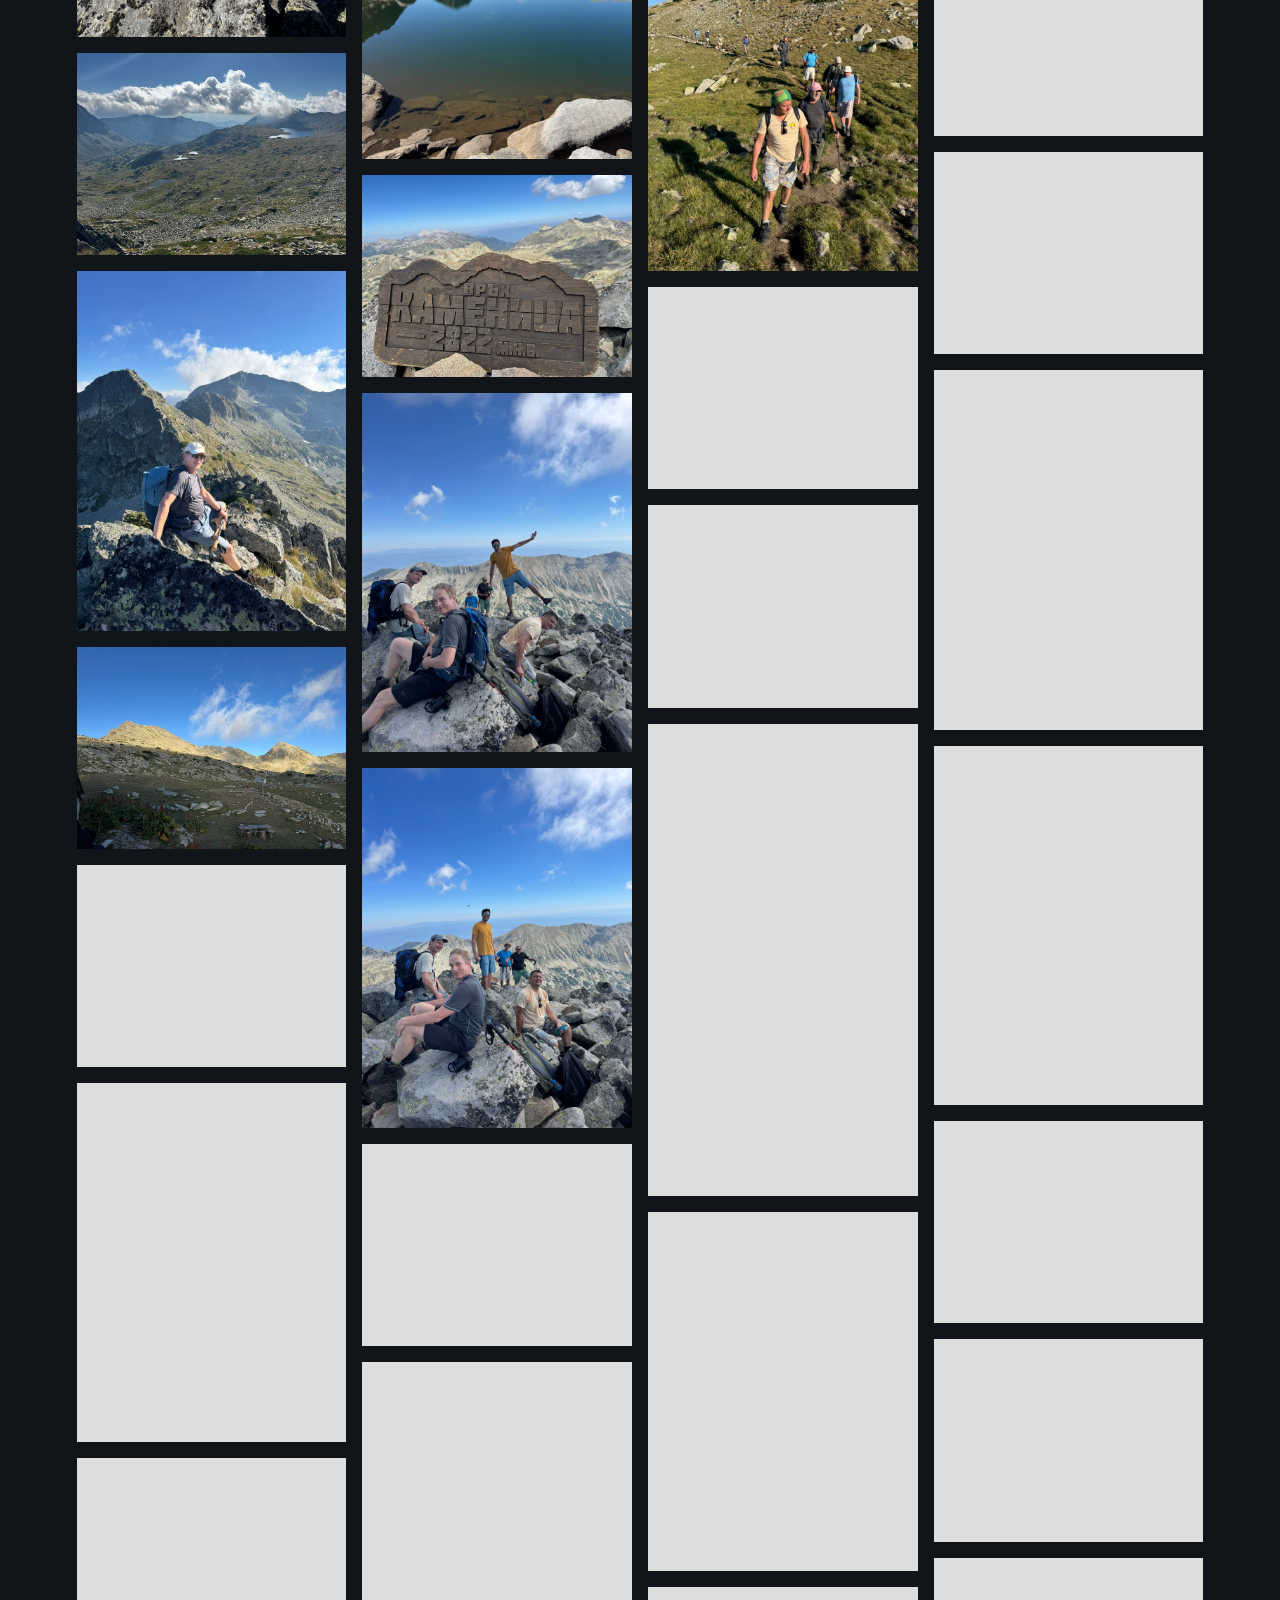
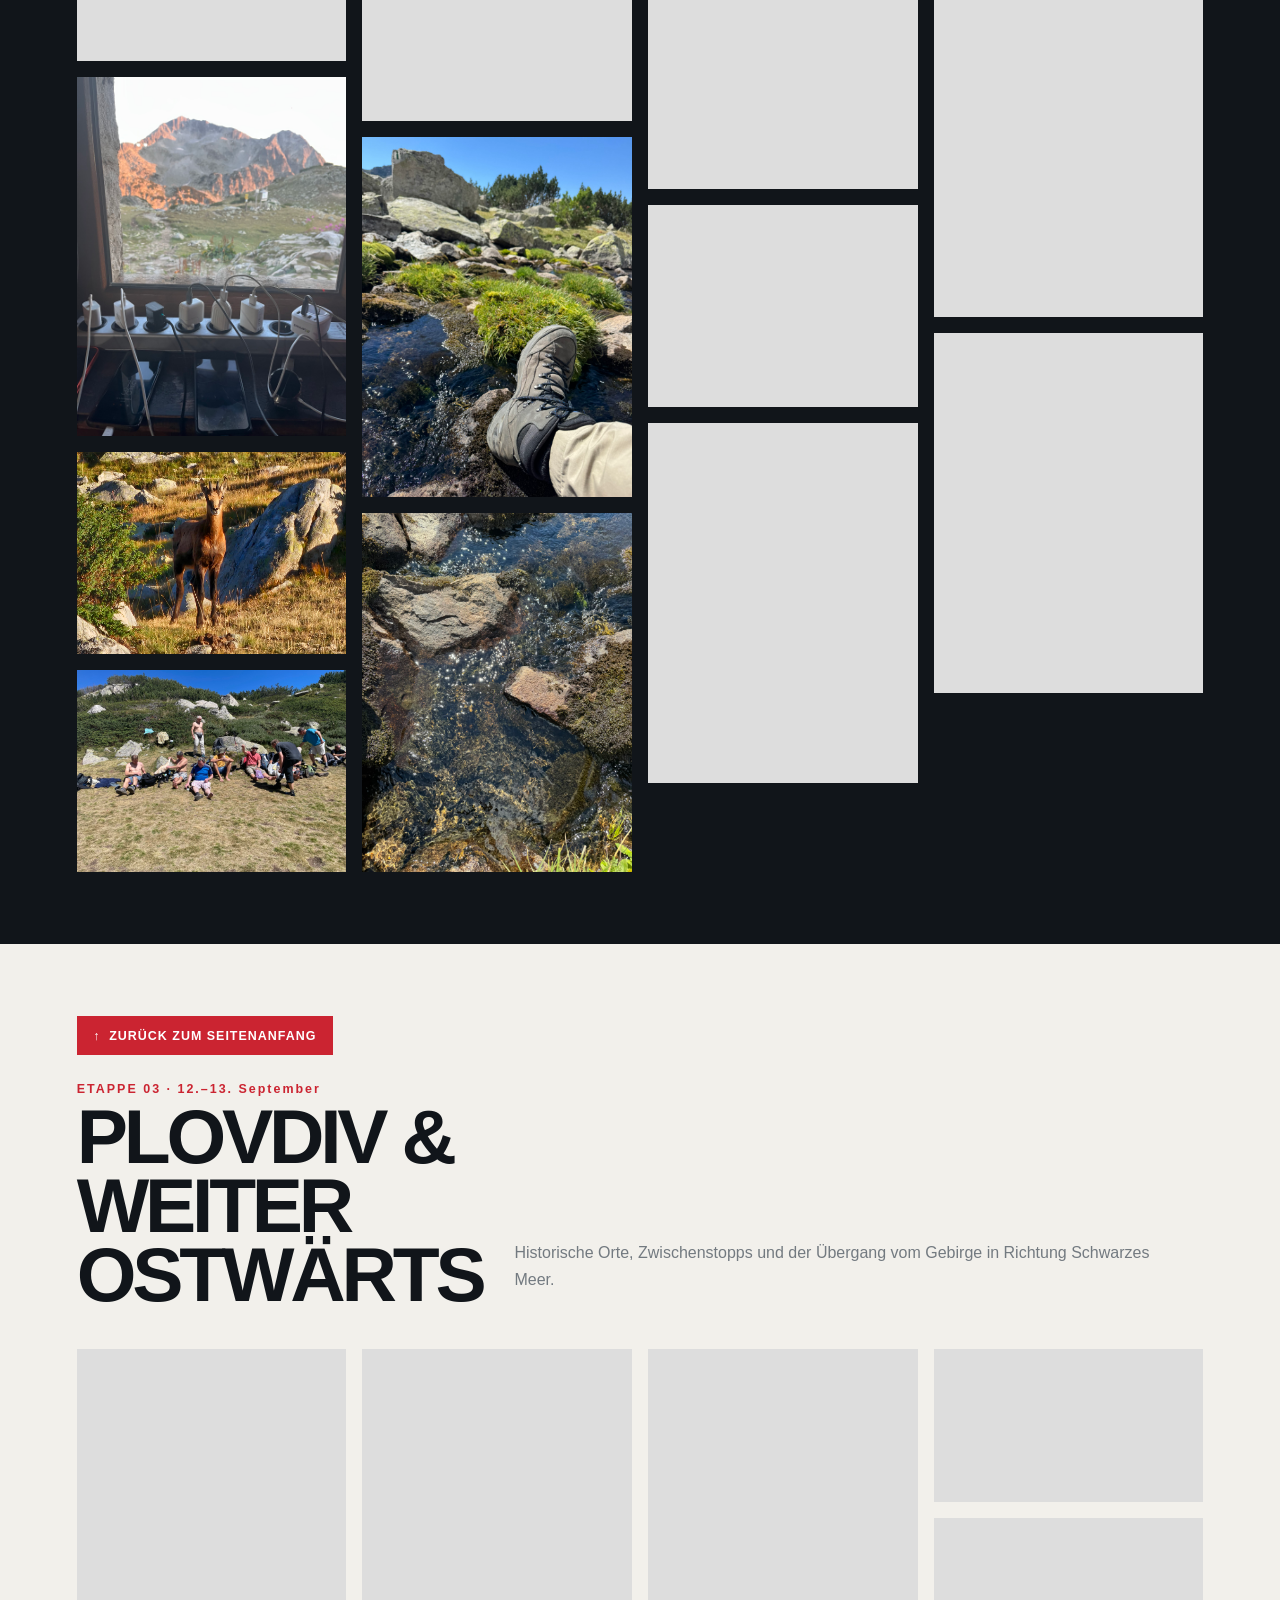
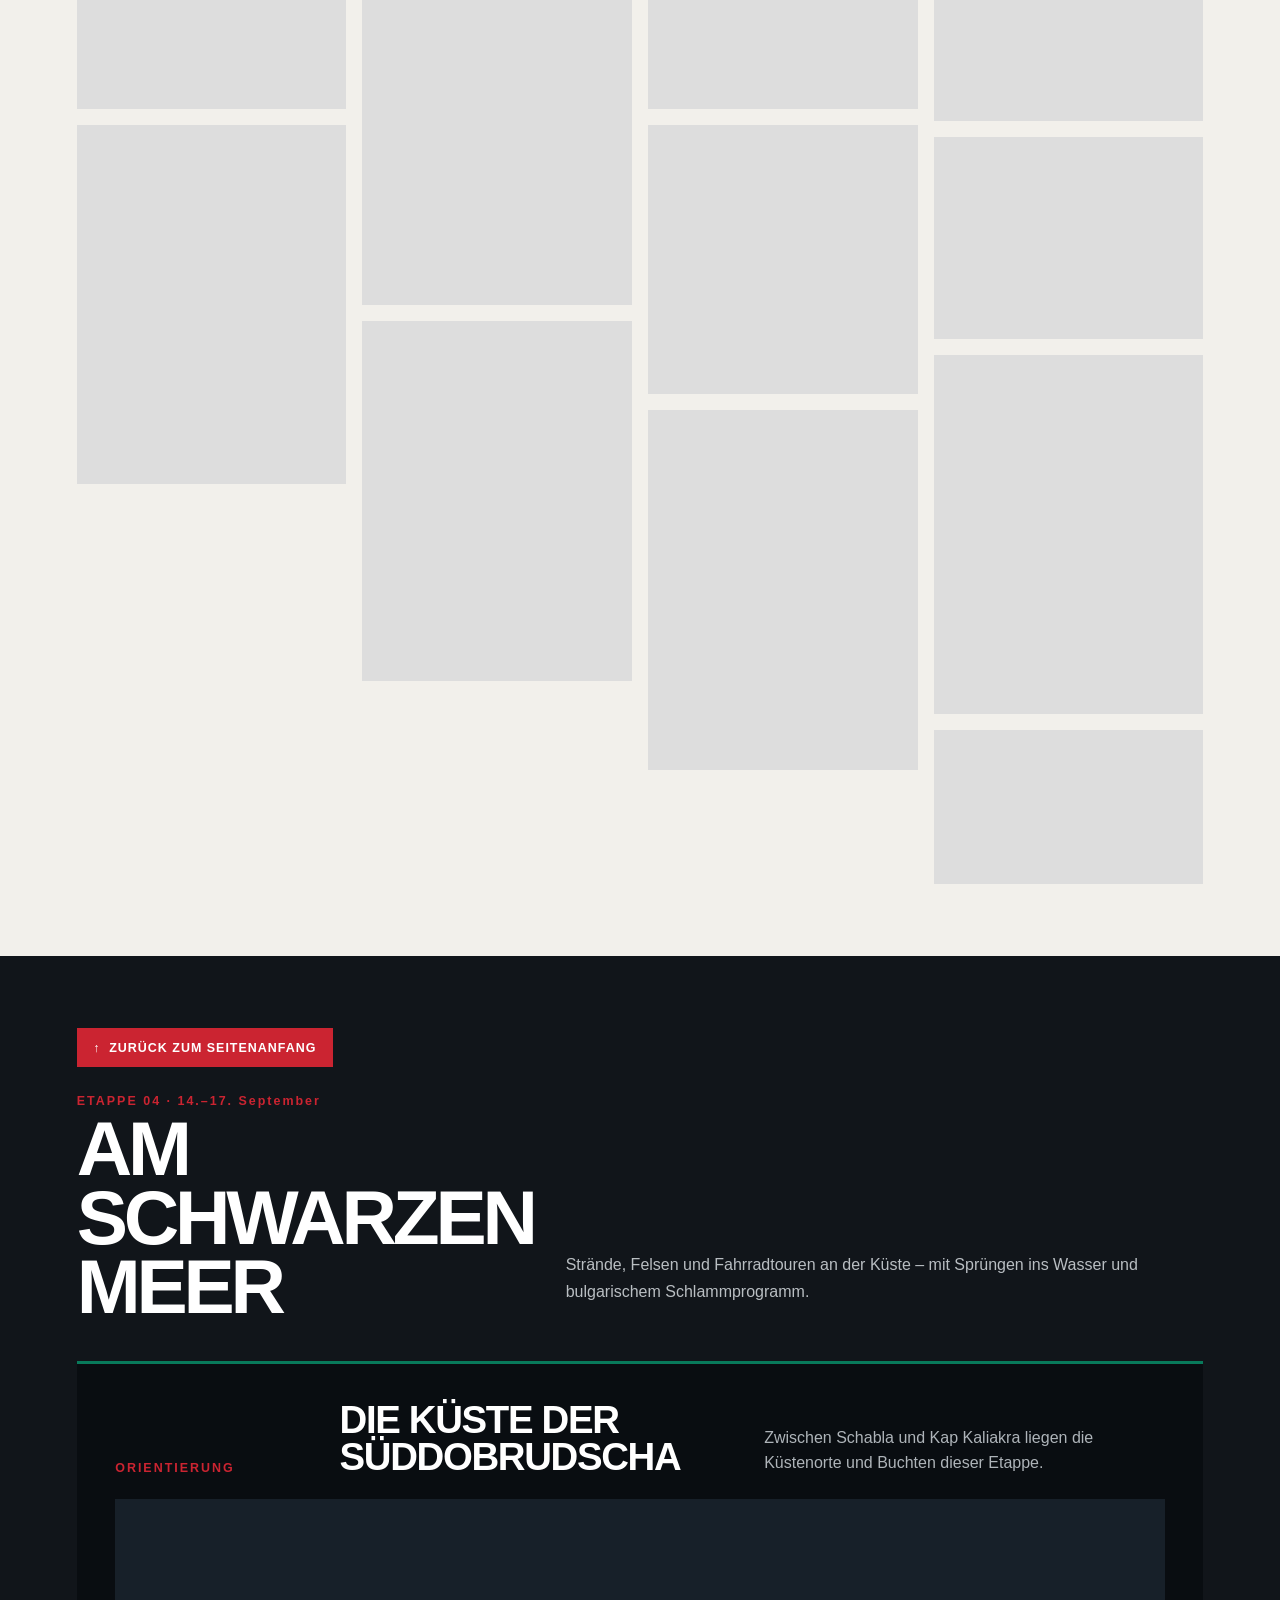
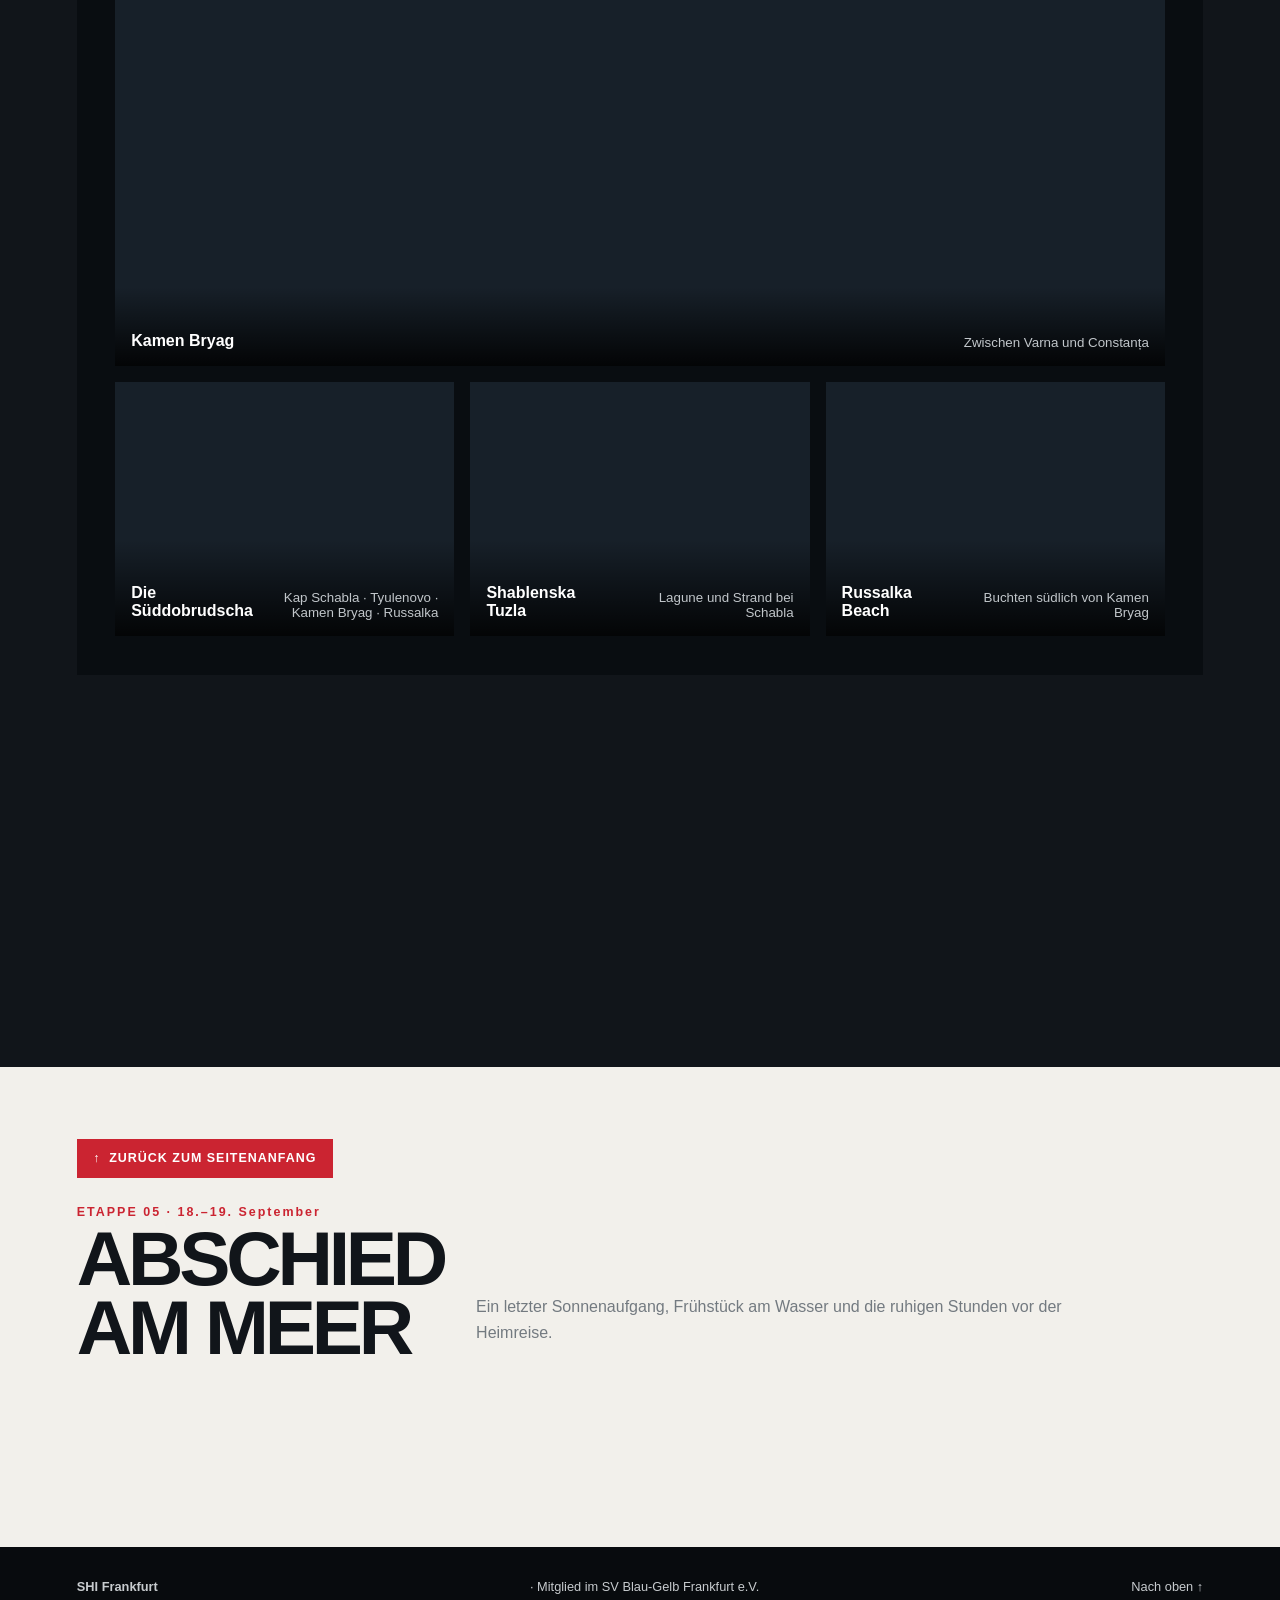
==== commit 4877e54e: "Add social preview metadata for Bulgaria page" ====
--- a/Bulgarien-2026/index.html
+++ b/Bulgarien-2026/index.html
@@ -4,6 +4,23 @@
   <meta charset="utf-8">
   <meta name="viewport" content="width=device-width, initial-scale=1">
   <meta name="description" content="SHI Frankfurt auf Tour: Bulgarien 2026 in 198 Bildern.">
+  <link rel="canonical" href="https://shi-ffm.org/Bulgarien-2026/">
+  <meta property="og:type" content="website">
+  <meta property="og:locale" content="de_DE">
+  <meta property="og:site_name" content="SHI Frankfurt">
+  <meta property="og:title" content="Bulgarien 2026 · SHI Frankfurt">
+  <meta property="og:description" content="Von Sofia über die Gipfel des Pirin bis ans Schwarze Meer – vierzehn Tage in 198 Bildern.">
+  <meta property="og:url" content="https://shi-ffm.org/Bulgarien-2026/">
+  <meta property="og:image" content="https://shi-ffm.org/Bulgarien-2026/social-preview.jpg">
+  <meta property="og:image:secure_url" content="https://shi-ffm.org/Bulgarien-2026/social-preview.jpg">
+  <meta property="og:image:type" content="image/jpeg">
+  <meta property="og:image:width" content="1200">
+  <meta property="og:image:height" content="630">
+  <meta property="og:image:alt" content="Berglandschaft im bulgarischen Pirin-Gebirge">
+  <meta name="twitter:card" content="summary_large_image">
+  <meta name="twitter:title" content="Bulgarien 2026 · SHI Frankfurt">
+  <meta name="twitter:description" content="Von Sofia über die Gipfel des Pirin bis ans Schwarze Meer – vierzehn Tage in 198 Bildern.">
+  <meta name="twitter:image" content="https://shi-ffm.org/Bulgarien-2026/social-preview.jpg">
   <title>Bulgarien 2026 · SHI Frankfurt</title>
   <link rel="icon" type="image/svg+xml" href="data:image/svg+xml,%3Csvg xmlns='http://www.w3.org/2000/svg' viewBox='0 0 64 64'%3E%3Crect width='64' height='64' rx='12' fill='%2313171c'/%3E%3Cpath d='M11 18h42M11 32h42M11 46h42' stroke='%23fff' stroke-width='9'/%3E%3Cpath d='M11 32h42' stroke='%2300966e' stroke-width='9'/%3E%3Cpath d='M11 46h42' stroke='%23d62632' stroke-width='9'/%3E%3C/svg%3E">
   <link rel="stylesheet" href="styles.css?v=20260928-2">
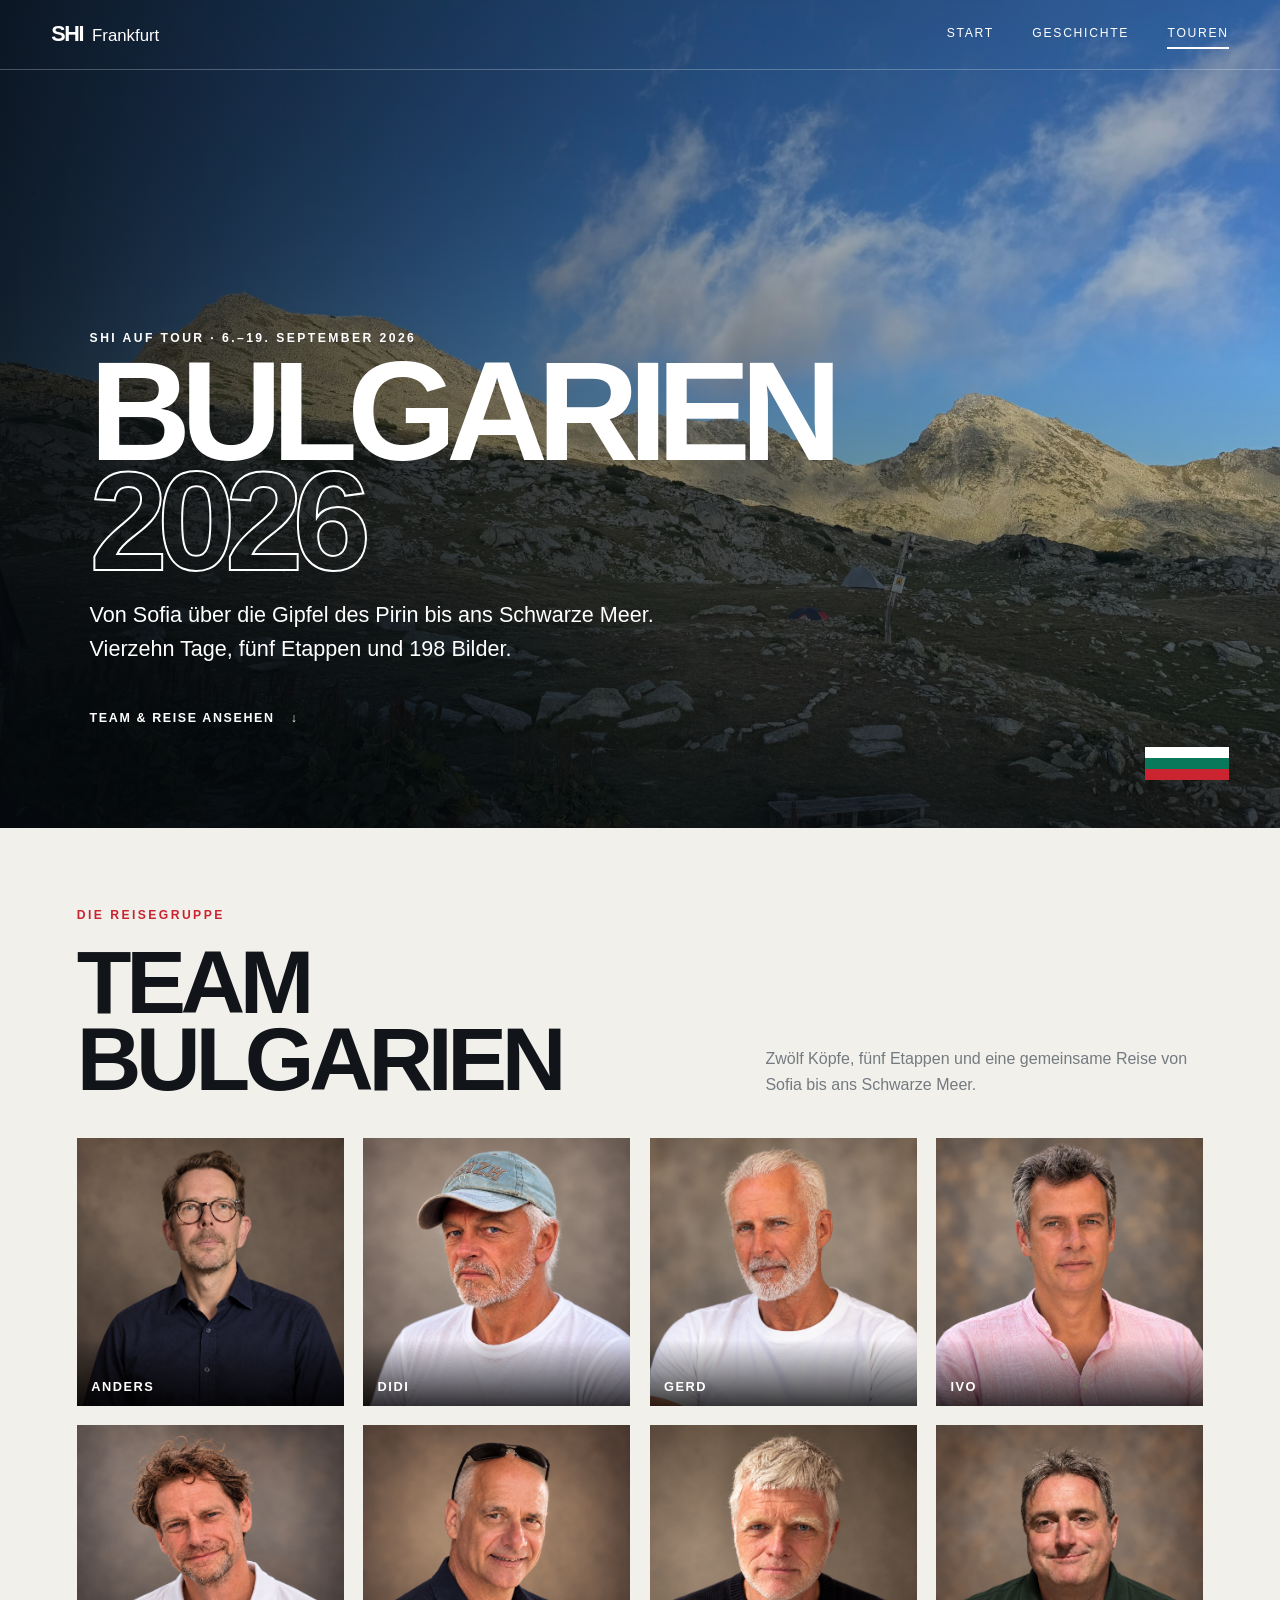
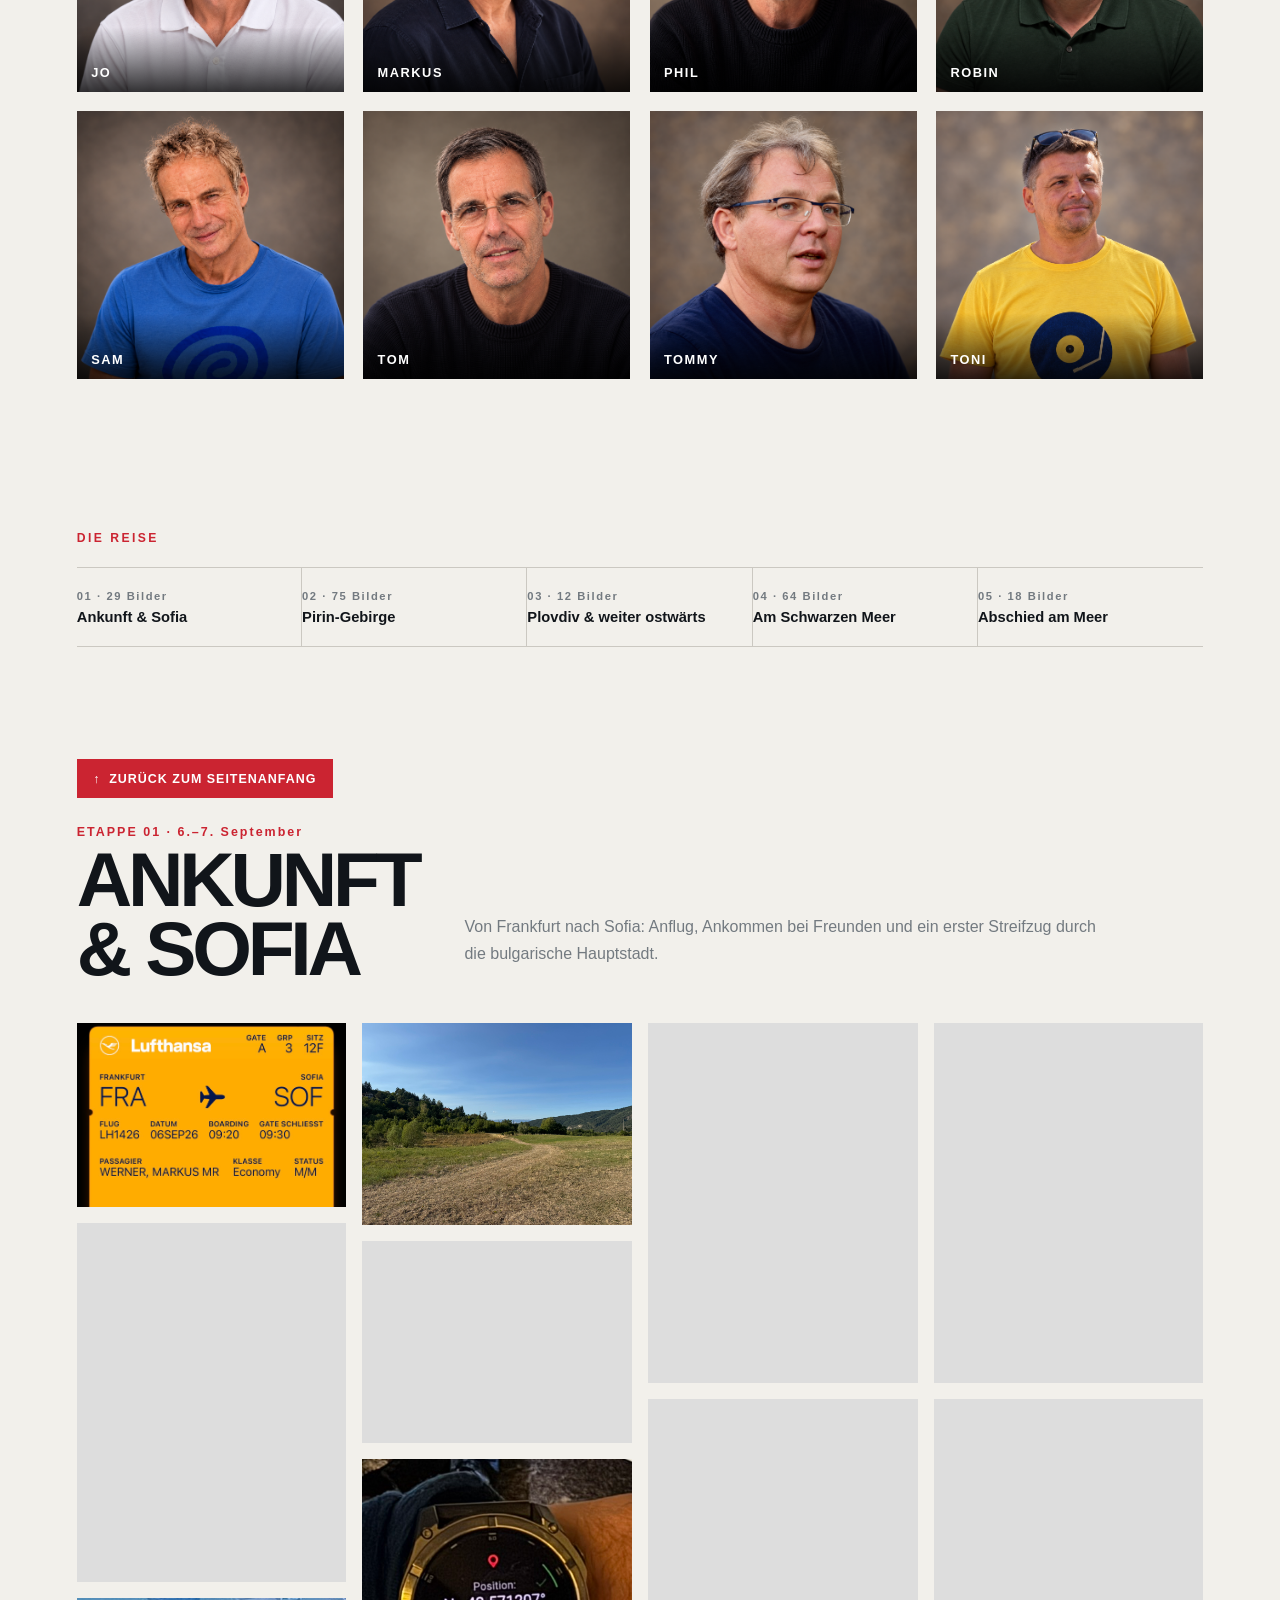
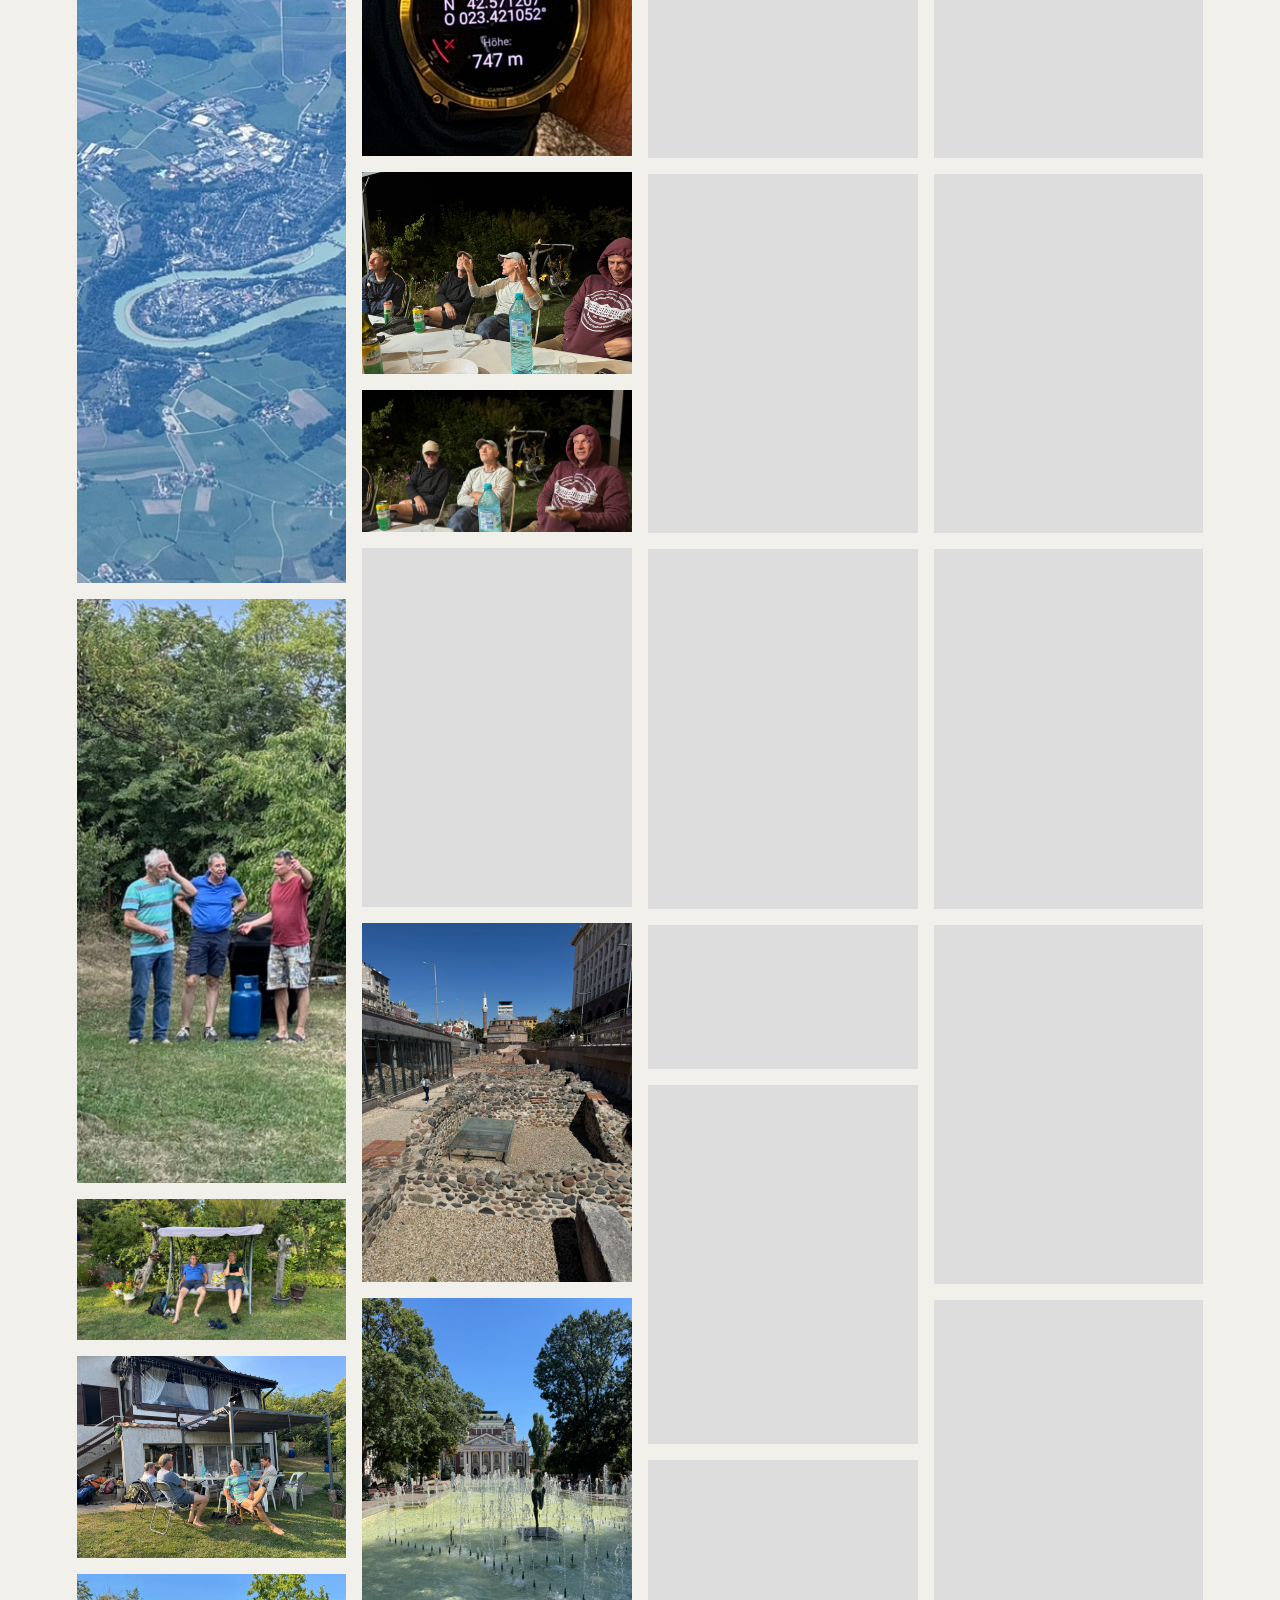
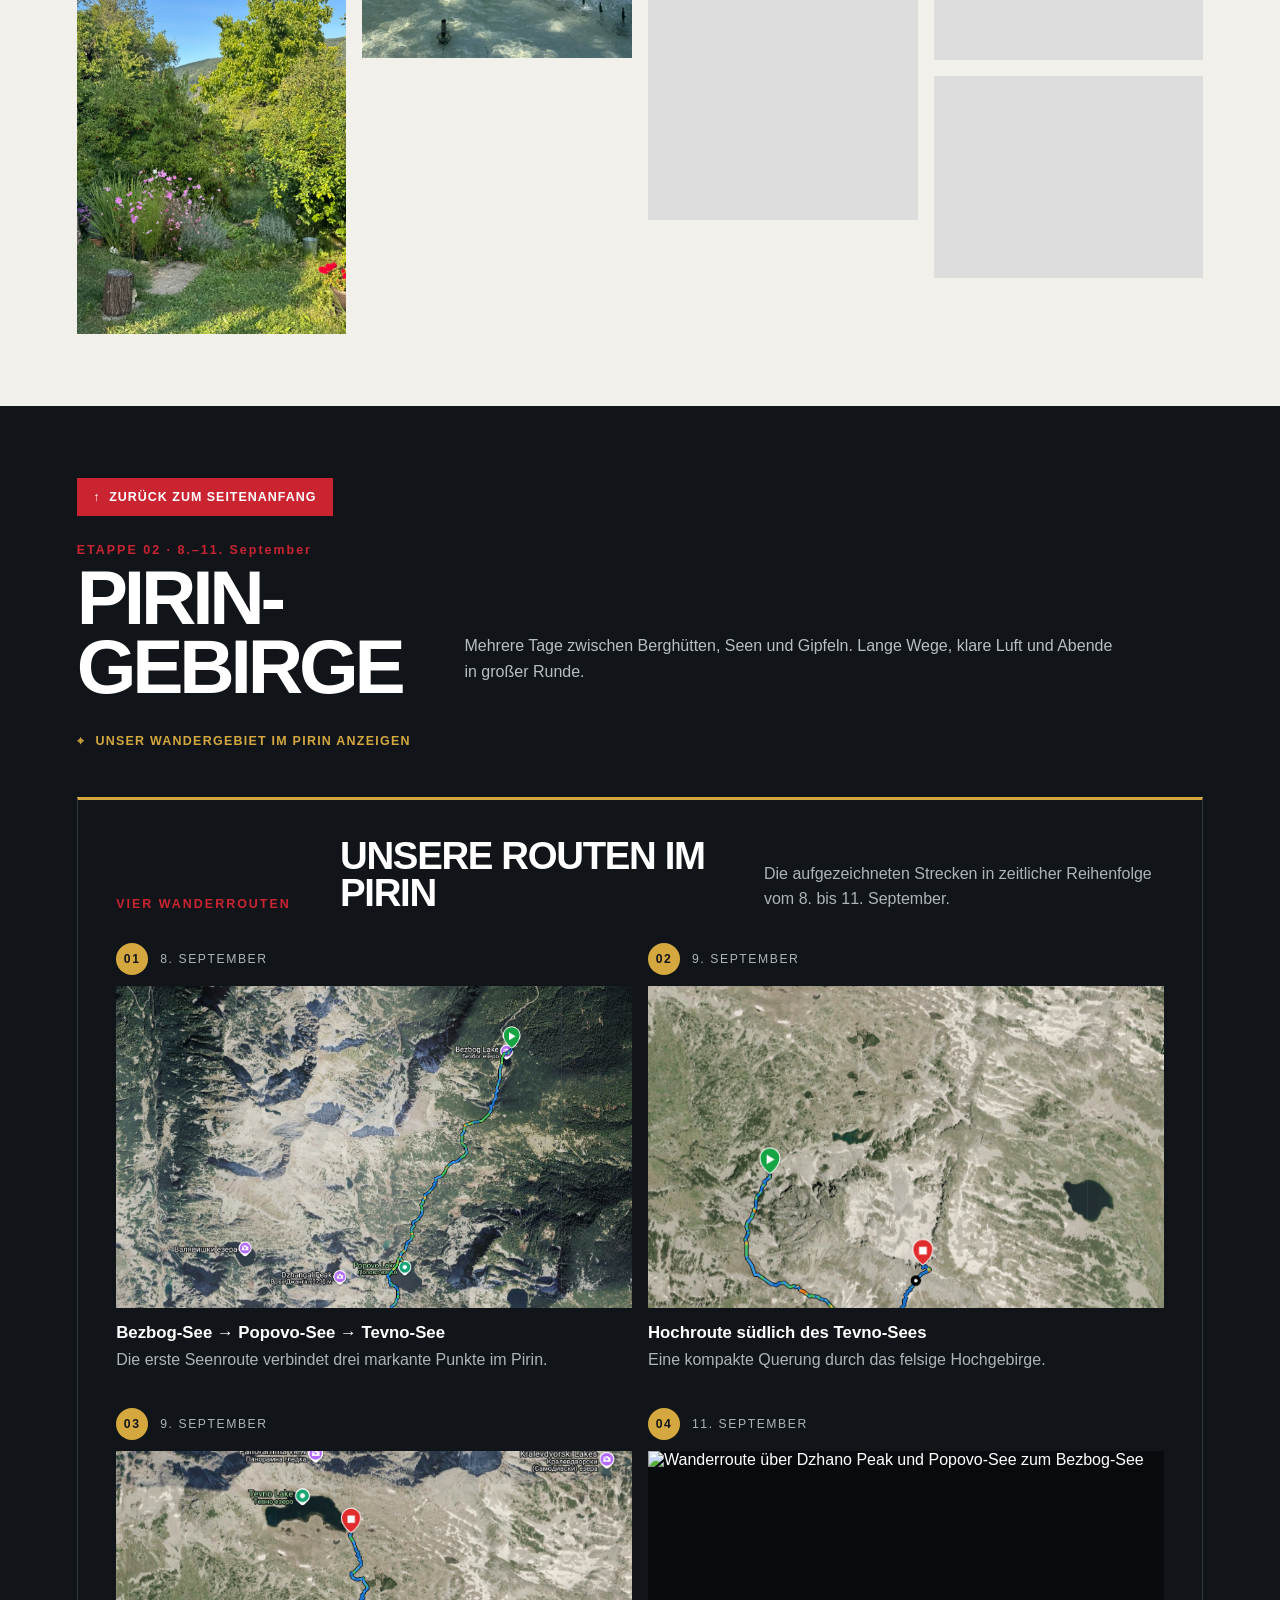
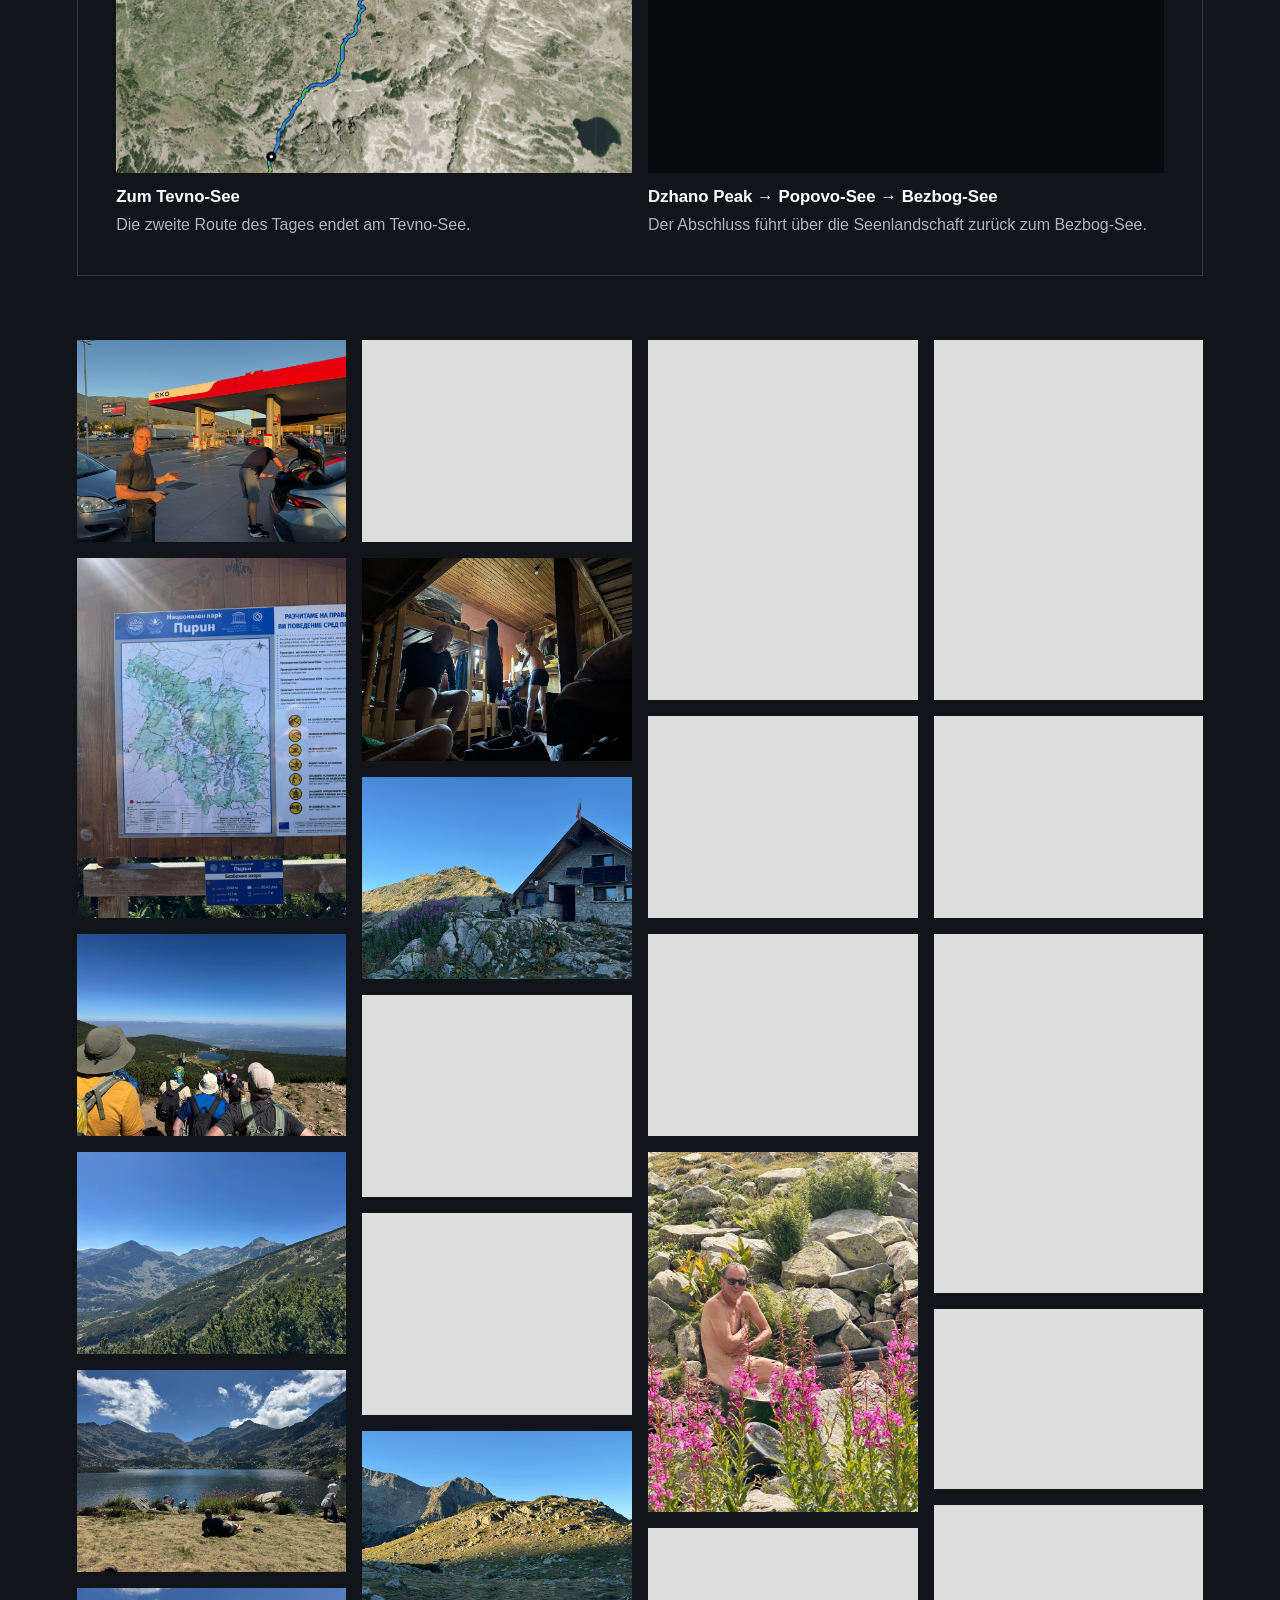
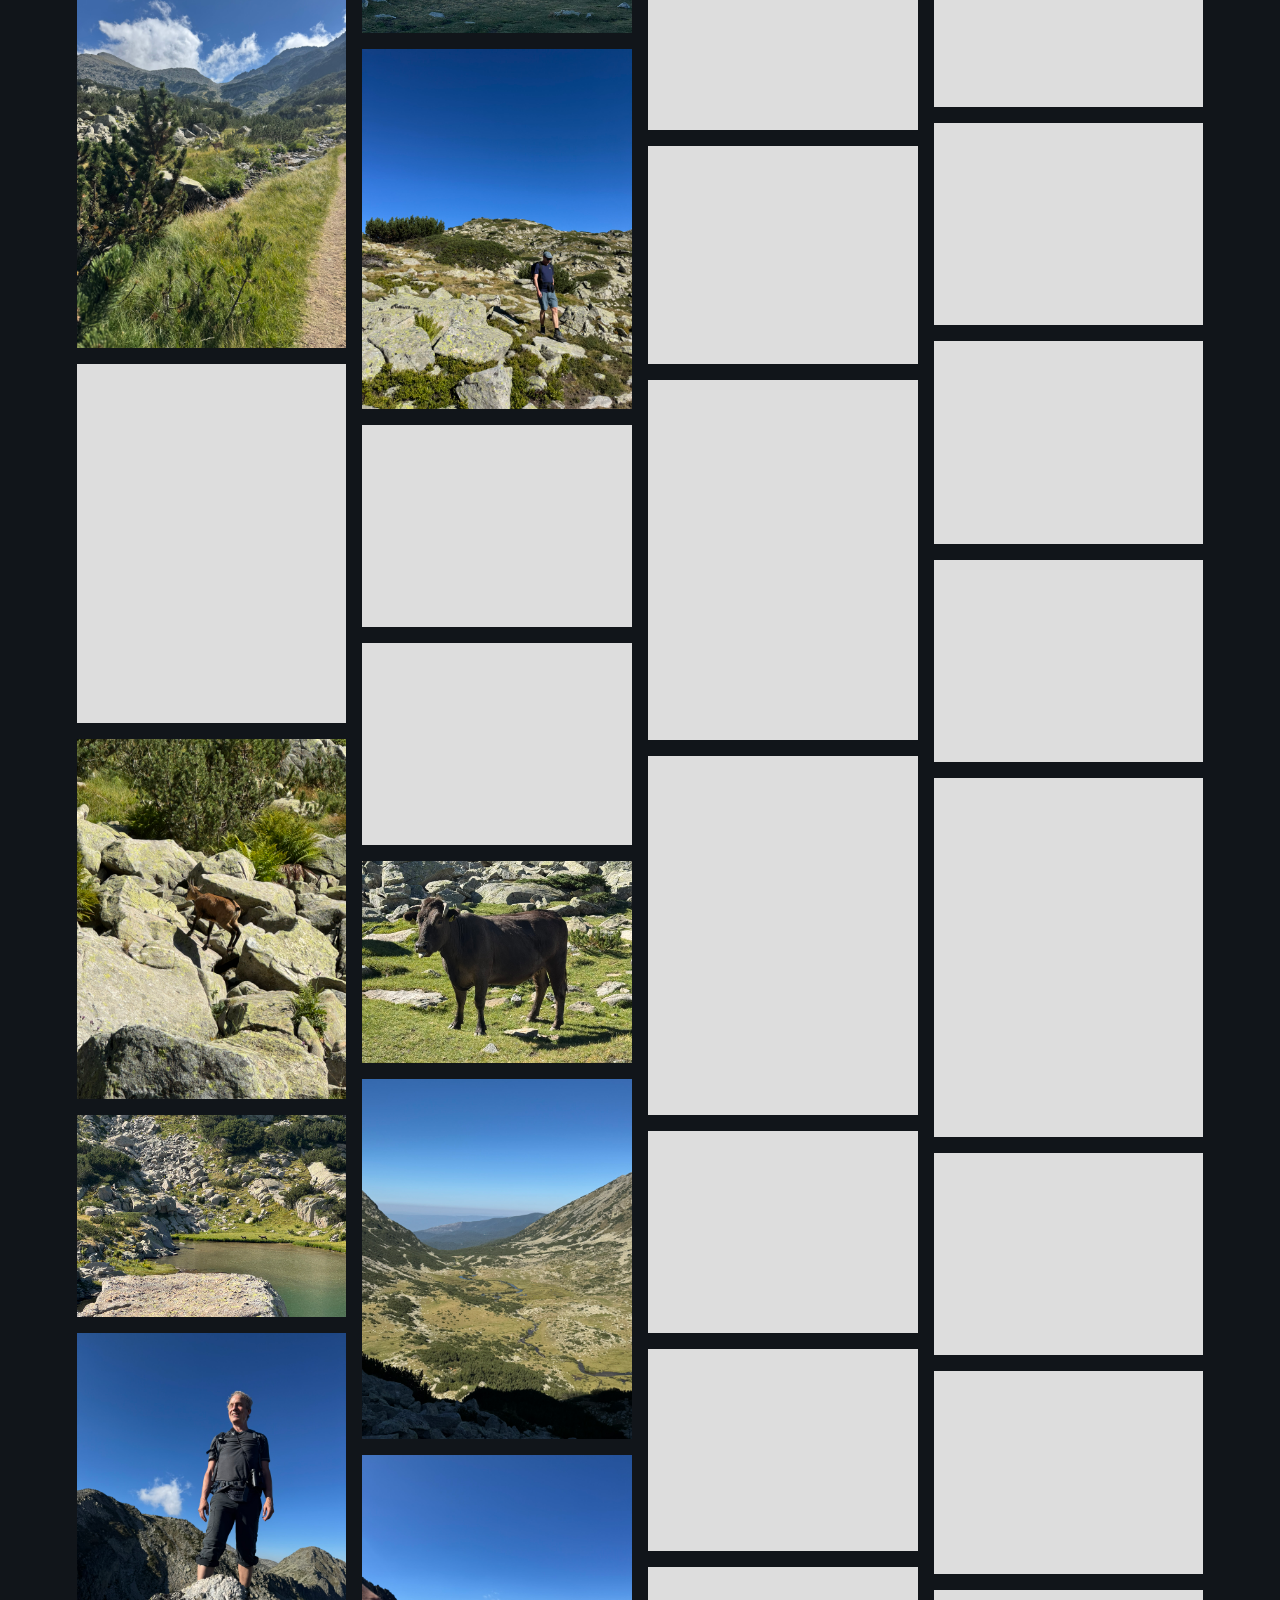
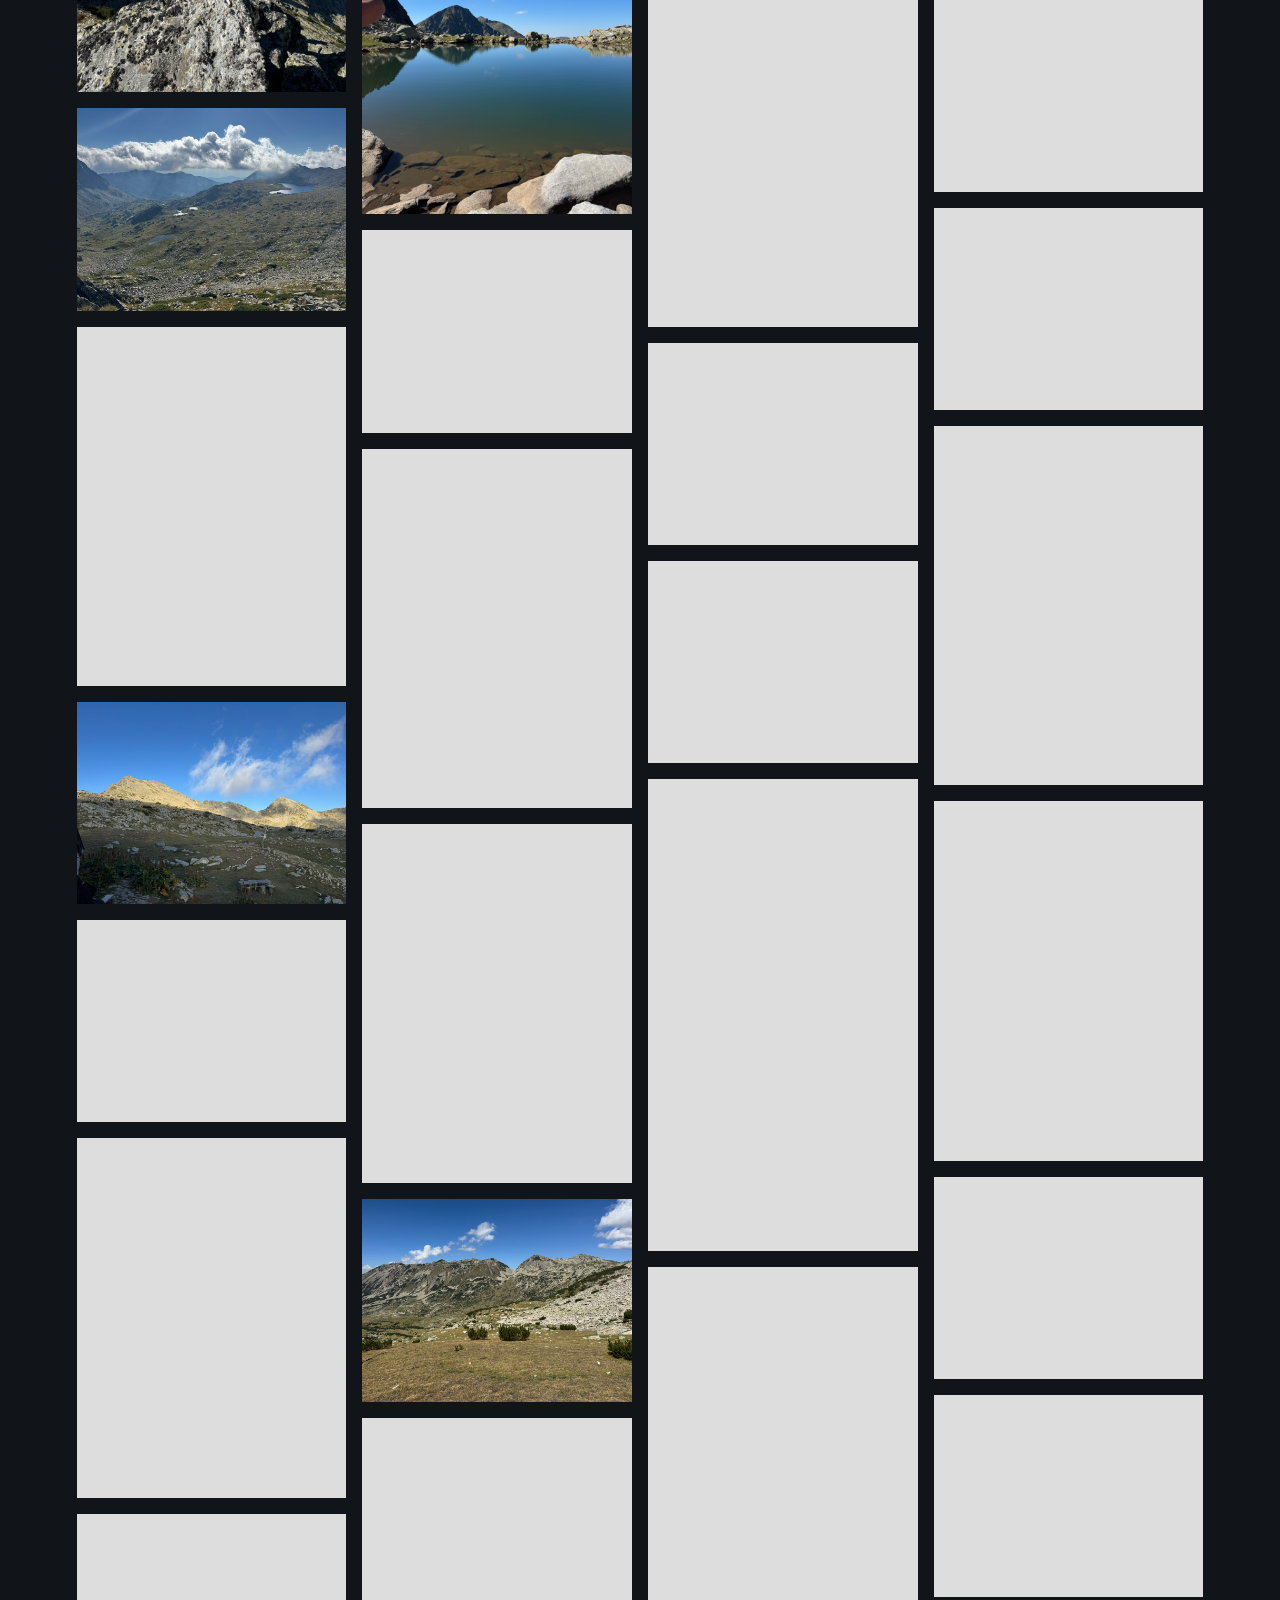
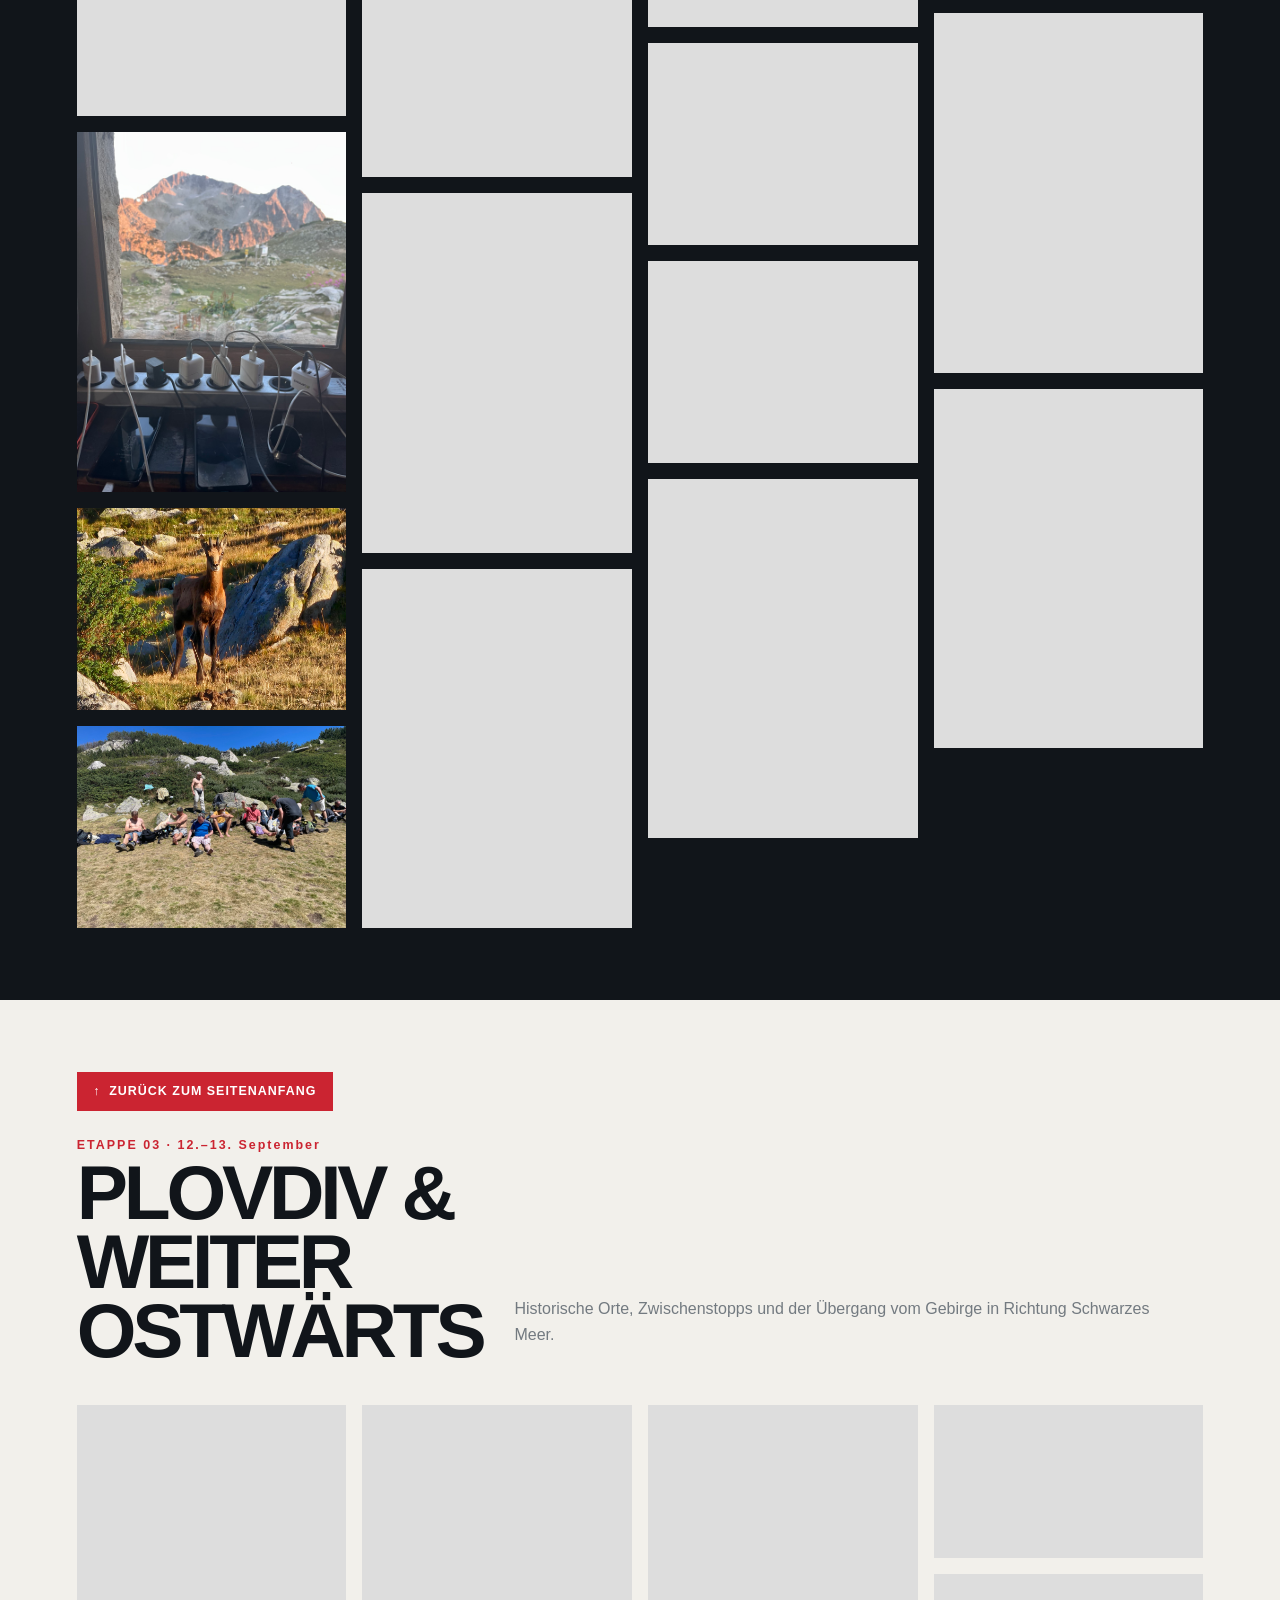
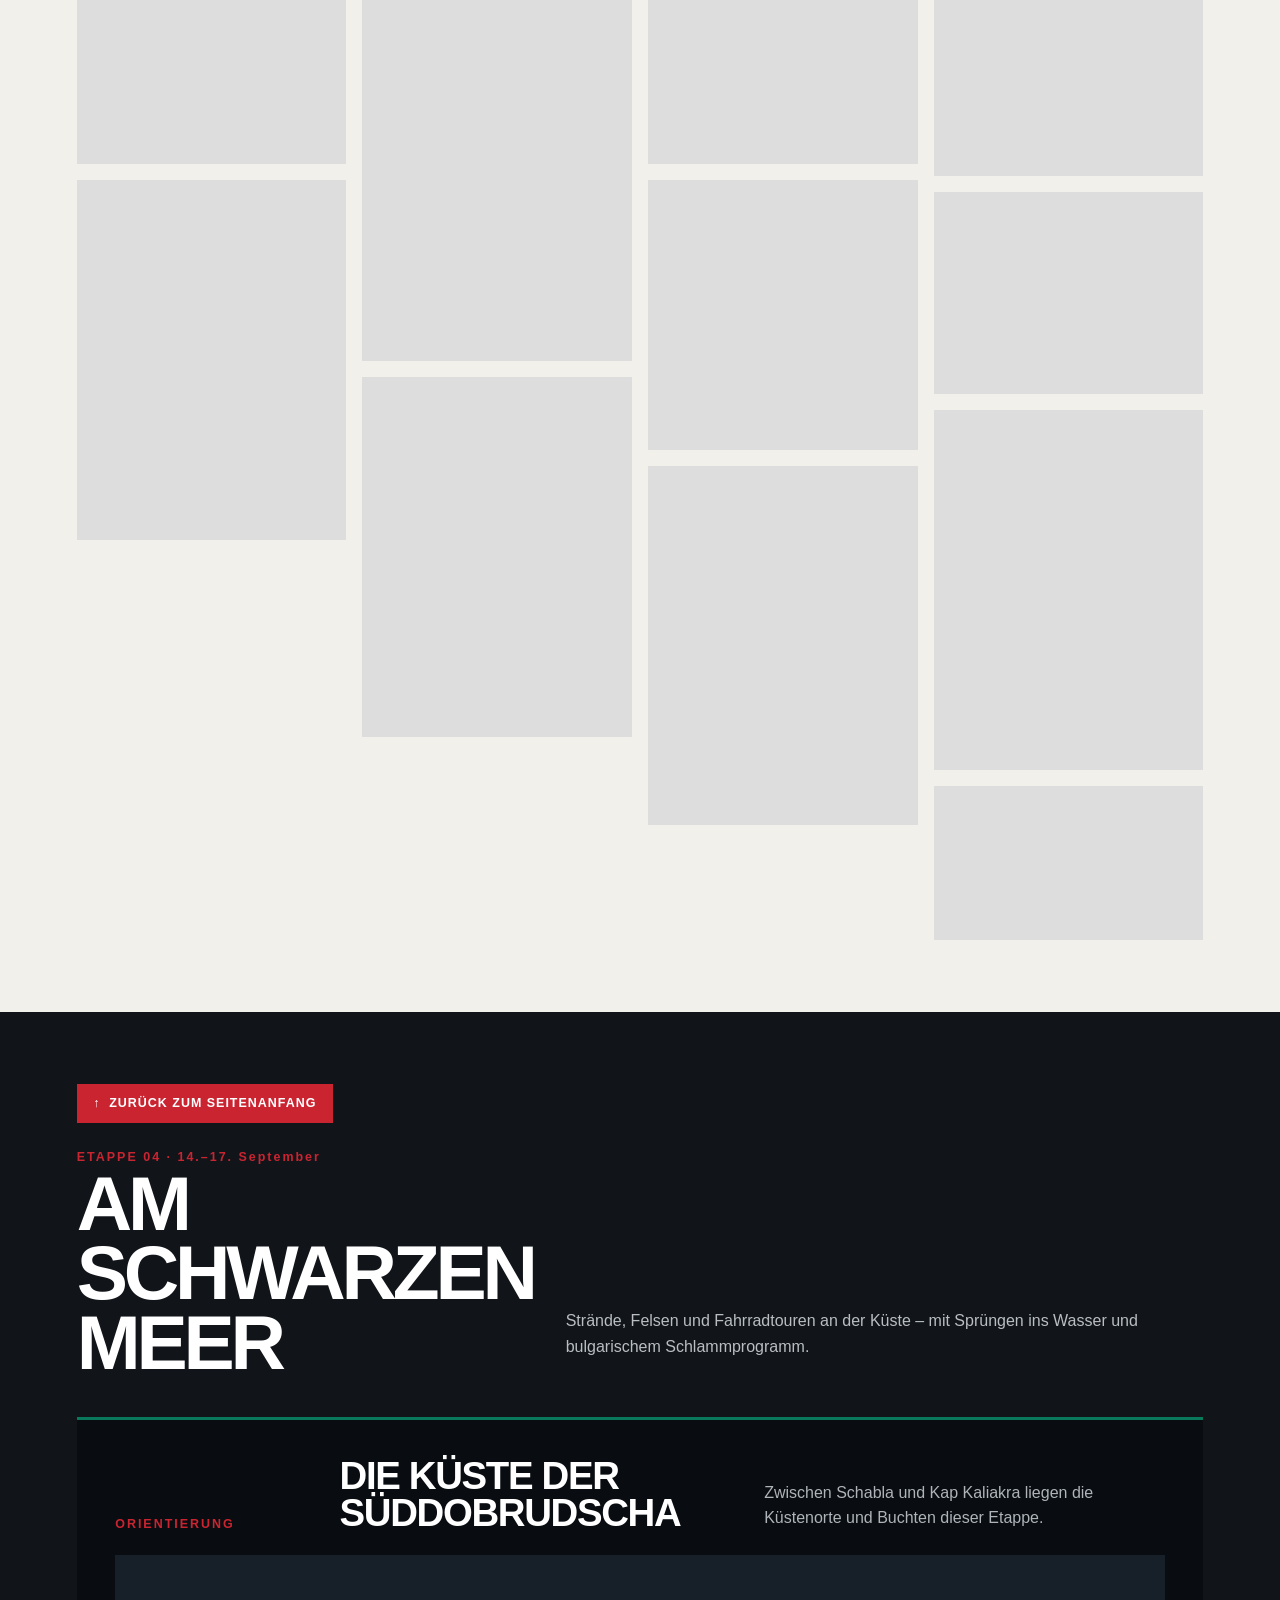
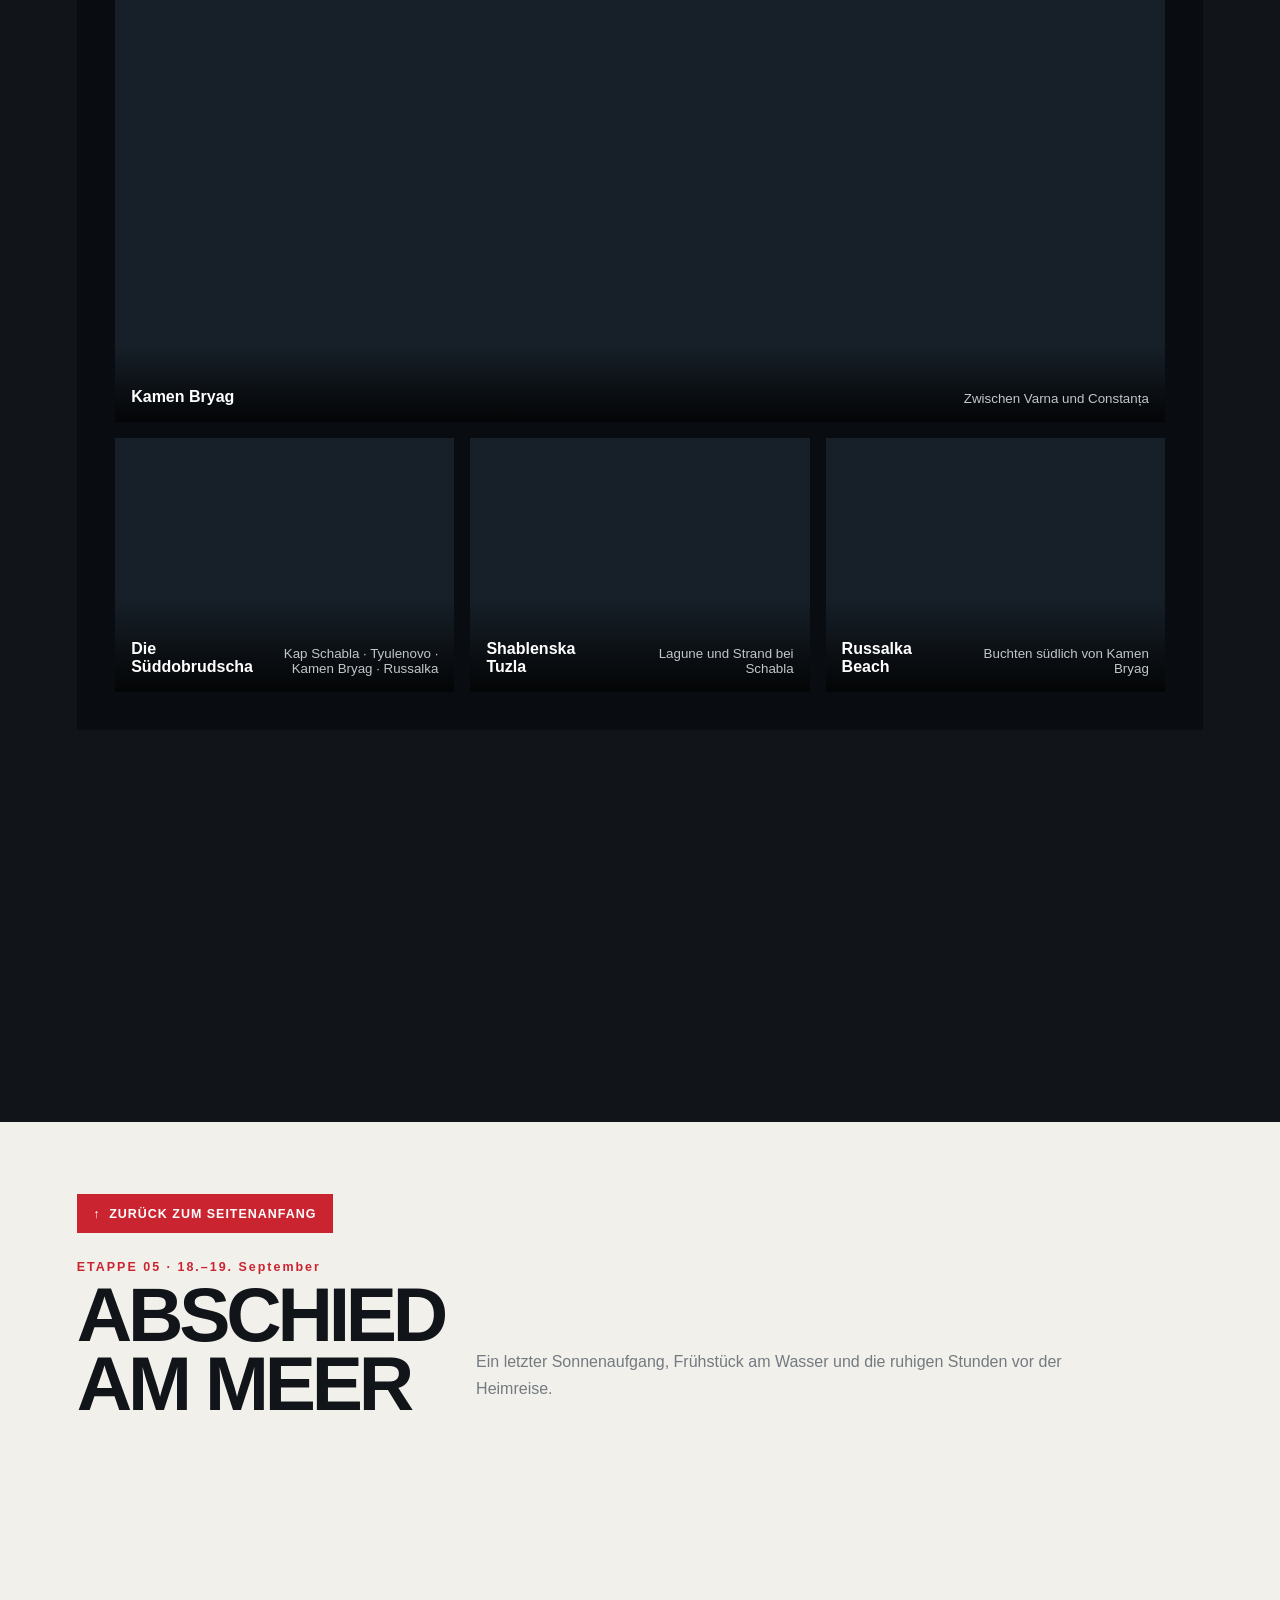
==== commit 6d09b417: "Add collapsible Pirin overview map" ====
--- a/Bulgarien-2026/index.html
+++ b/Bulgarien-2026/index.html
@@ -23,7 +23,7 @@
   <meta name="twitter:image" content="https://shi-ffm.org/Bulgarien-2026/social-preview.jpg">
   <title>Bulgarien 2026 · SHI Frankfurt</title>
   <link rel="icon" type="image/svg+xml" href="data:image/svg+xml,%3Csvg xmlns='http://www.w3.org/2000/svg' viewBox='0 0 64 64'%3E%3Crect width='64' height='64' rx='12' fill='%2313171c'/%3E%3Cpath d='M11 18h42M11 32h42M11 46h42' stroke='%23fff' stroke-width='9'/%3E%3Cpath d='M11 32h42' stroke='%2300966e' stroke-width='9'/%3E%3Cpath d='M11 46h42' stroke='%23d62632' stroke-width='9'/%3E%3C/svg%3E">
-  <link rel="stylesheet" href="styles.css?v=20260928-2">
+  <link rel="stylesheet" href="styles.css?v=20260929-1">
 </head>
 <body>
   <header class="site-header">
@@ -99,6 +99,6 @@
 
   <script src="photos.js?v=20260928-1"></script>
   <script src="photo-additions.js?v=20260928-1"></script>
-  <script src="app.js?v=20260928-1"></script>
+  <script src="app.js?v=20260929-2"></script>
 </body>
 </html>
--- a/Bulgarien-2026/styles.css
+++ b/Bulgarien-2026/styles.css
@@ -74,6 +74,23 @@
 .back-to-top:hover, .back-to-top:focus-visible { color: var(--red); background: transparent; }
 .stage:nth-child(even) .back-to-top:hover,
 .stage:nth-child(even) .back-to-top:focus-visible { color: #fff; }
+
+.pirin-map-toggle { margin: -1rem 0 2.5rem; }
+.pirin-map-toggle summary {
+  display: inline-flex; align-items: center; gap: .65rem; padding: .55rem 0;
+  color: var(--gold); cursor: pointer; list-style: none;
+  font-size: .78rem; font-weight: 800; letter-spacing: .1em; text-transform: uppercase;
+}
+.pirin-map-toggle summary::-webkit-details-marker { display: none; }
+.pirin-map-toggle summary:hover, .pirin-map-toggle summary:focus-visible { color: #fff; }
+.pirin-map-toggle .map-label-open { display: none; }
+.pirin-map-toggle[open] .map-label-closed { display: none; }
+.pirin-map-toggle[open] .map-label-open { display: inline; }
+.pirin-map-toggle figure { margin: 1rem 0 0; padding: clamp(.8rem, 2vw, 1.4rem); background: #090d11; border: 1px solid #343a40; }
+.pirin-map-toggle figure button { all: unset; display: block; width: min(100%, 900px); margin-inline: auto; cursor: zoom-in; }
+.pirin-map-toggle figure button:focus-visible { outline: 3px solid var(--gold); outline-offset: 3px; }
+.pirin-map-toggle img { display: block; width: min(100%, 900px); max-height: 78vh; margin-inline: auto; object-fit: contain; }
+.pirin-map-toggle figcaption { margin-top: .8rem; color: #aeb4b9; font-size: .76rem; text-align: center; }
 
 .route-story { margin: 0 0 4rem; padding: clamp(1.25rem, 3vw, 2.4rem); color: #fff; border: 1px solid #343a40; border-top: 3px solid var(--gold); }
 .route-heading { display: grid; grid-template-columns: .5fr 1fr 1fr; gap: 1.5rem; align-items: end; margin-bottom: 2rem; }
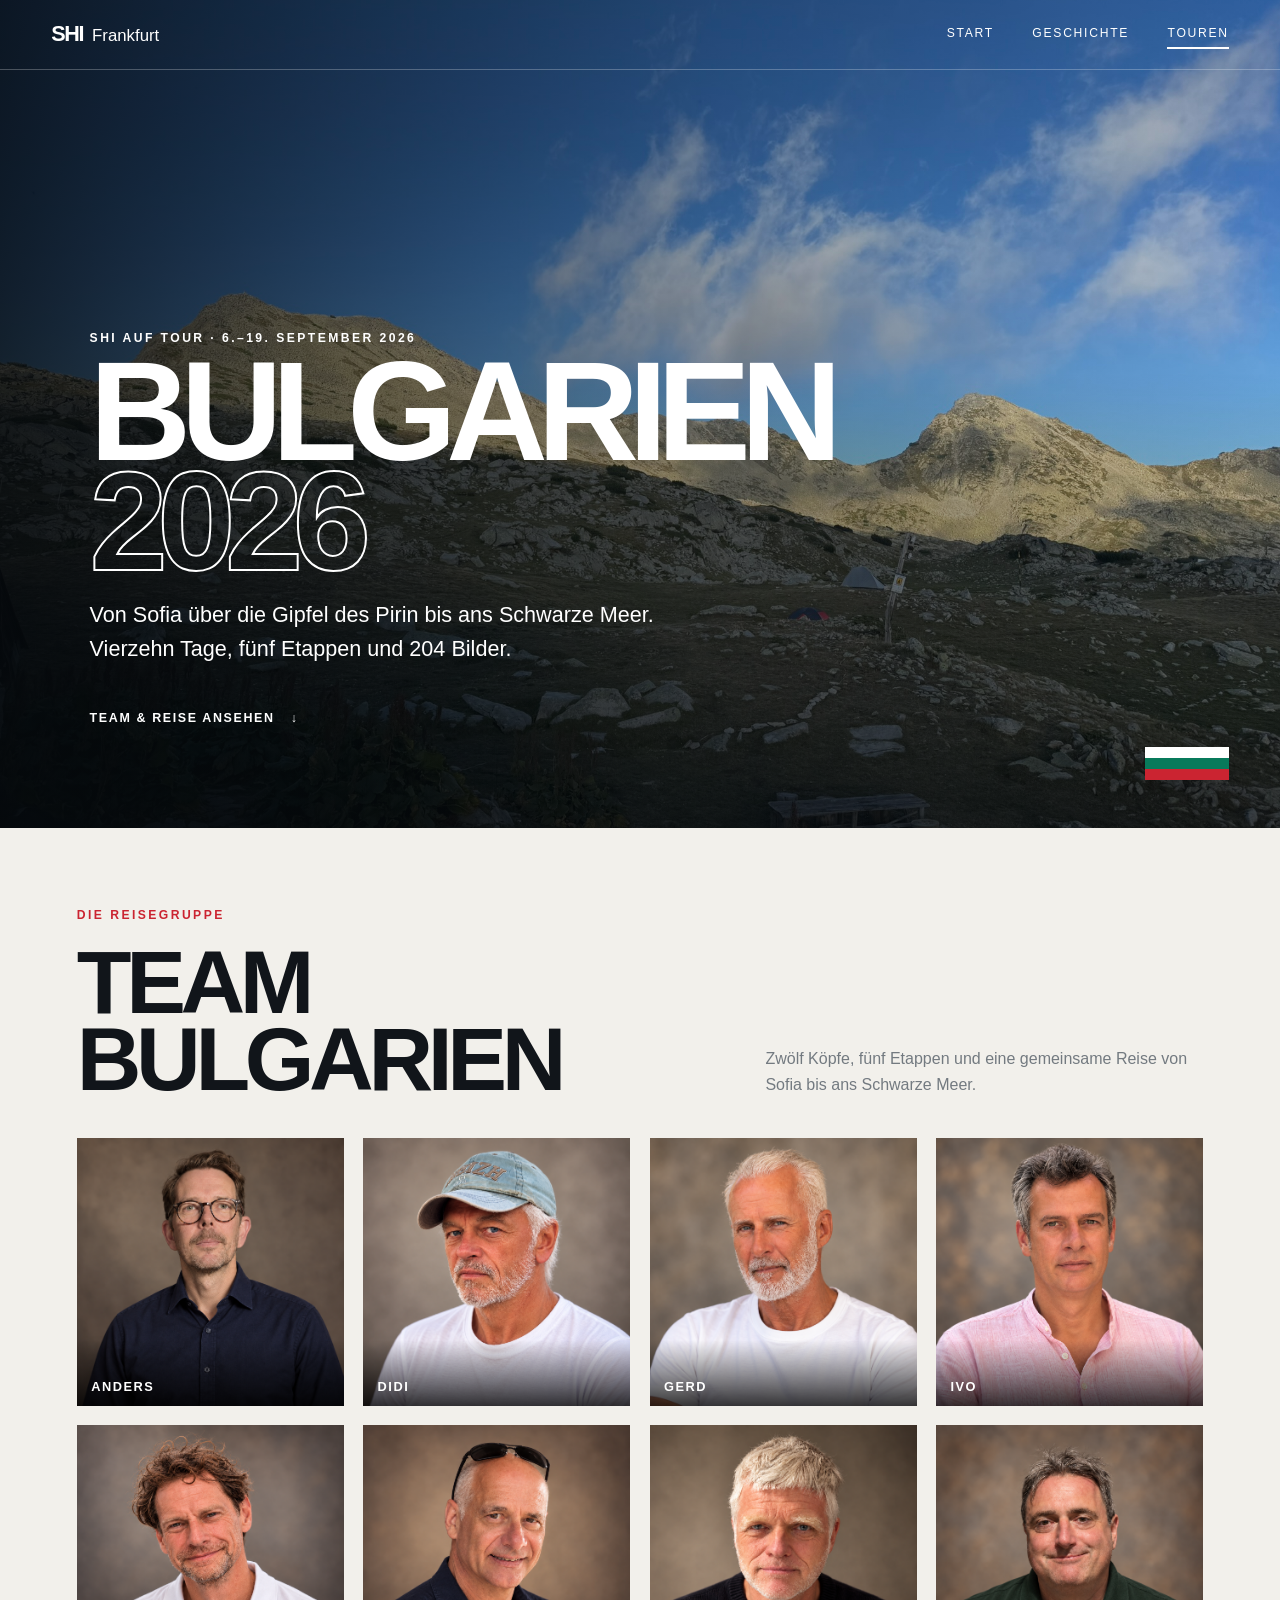
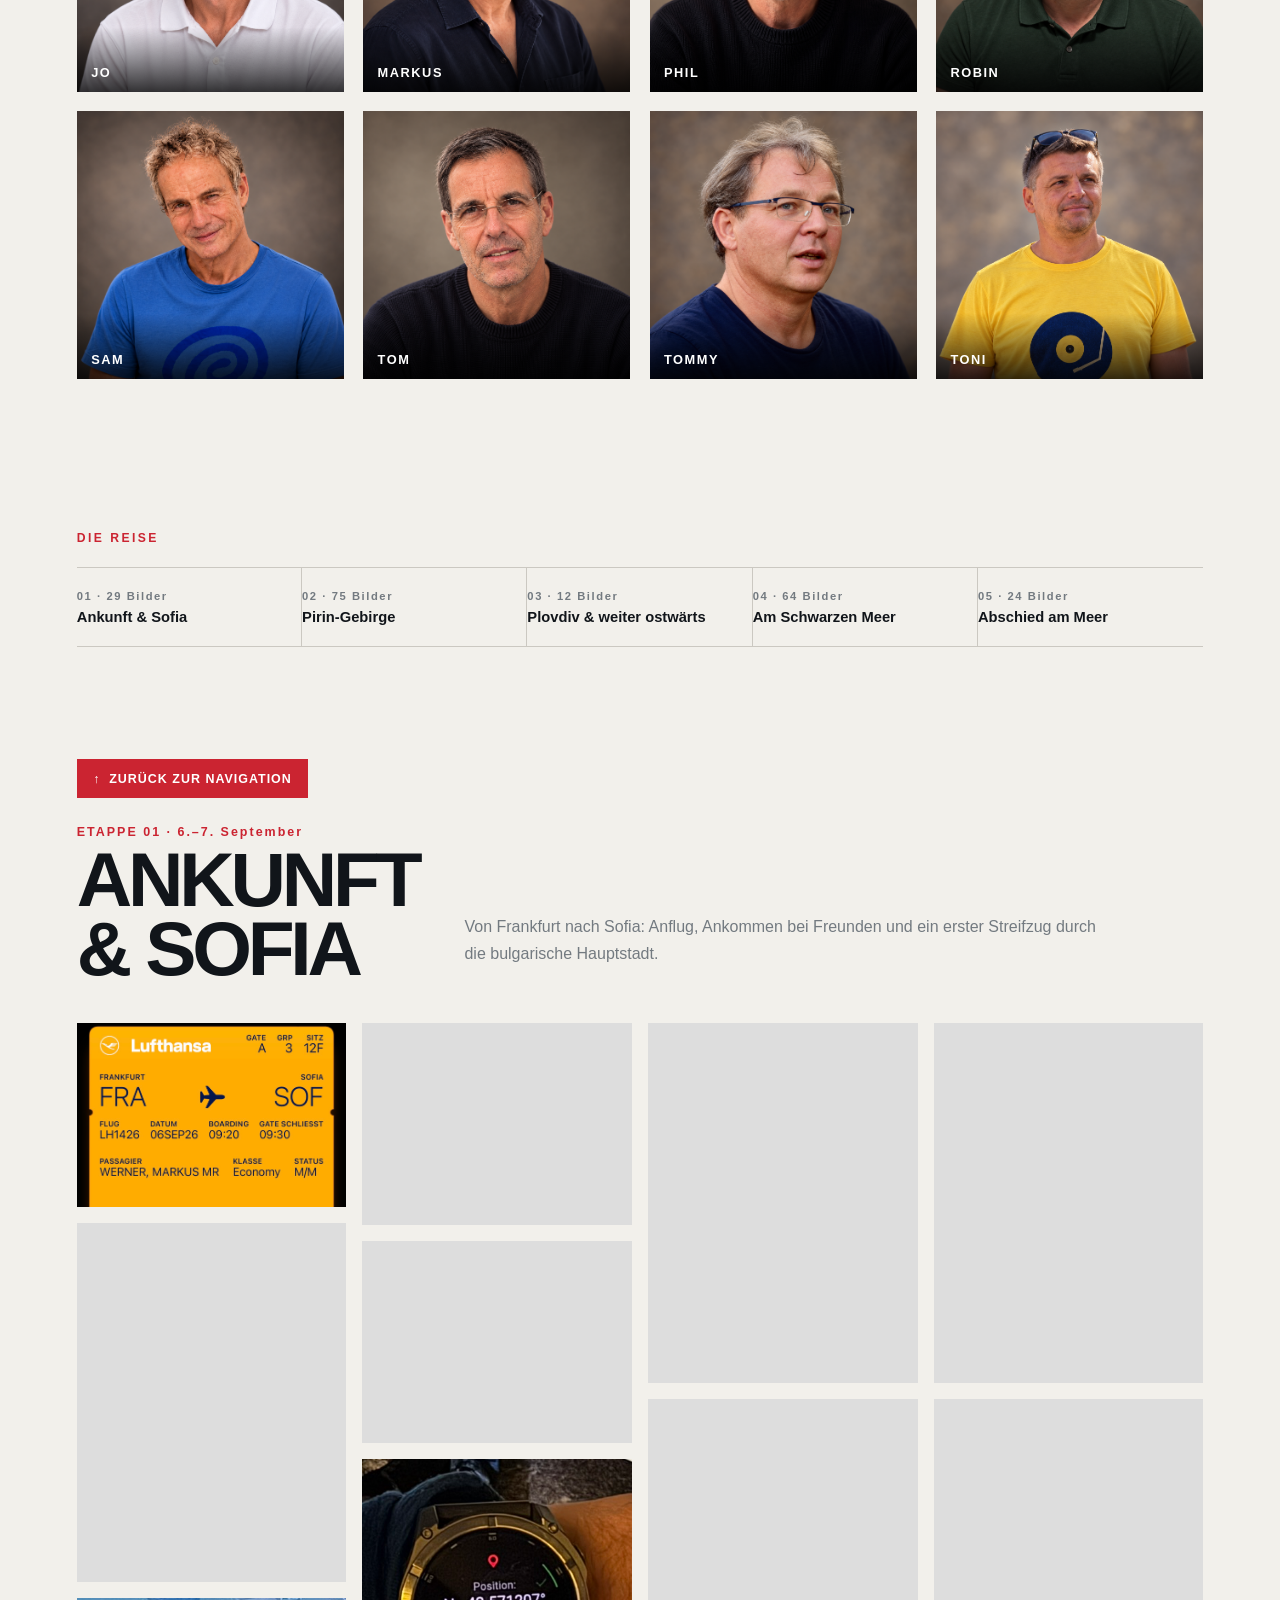
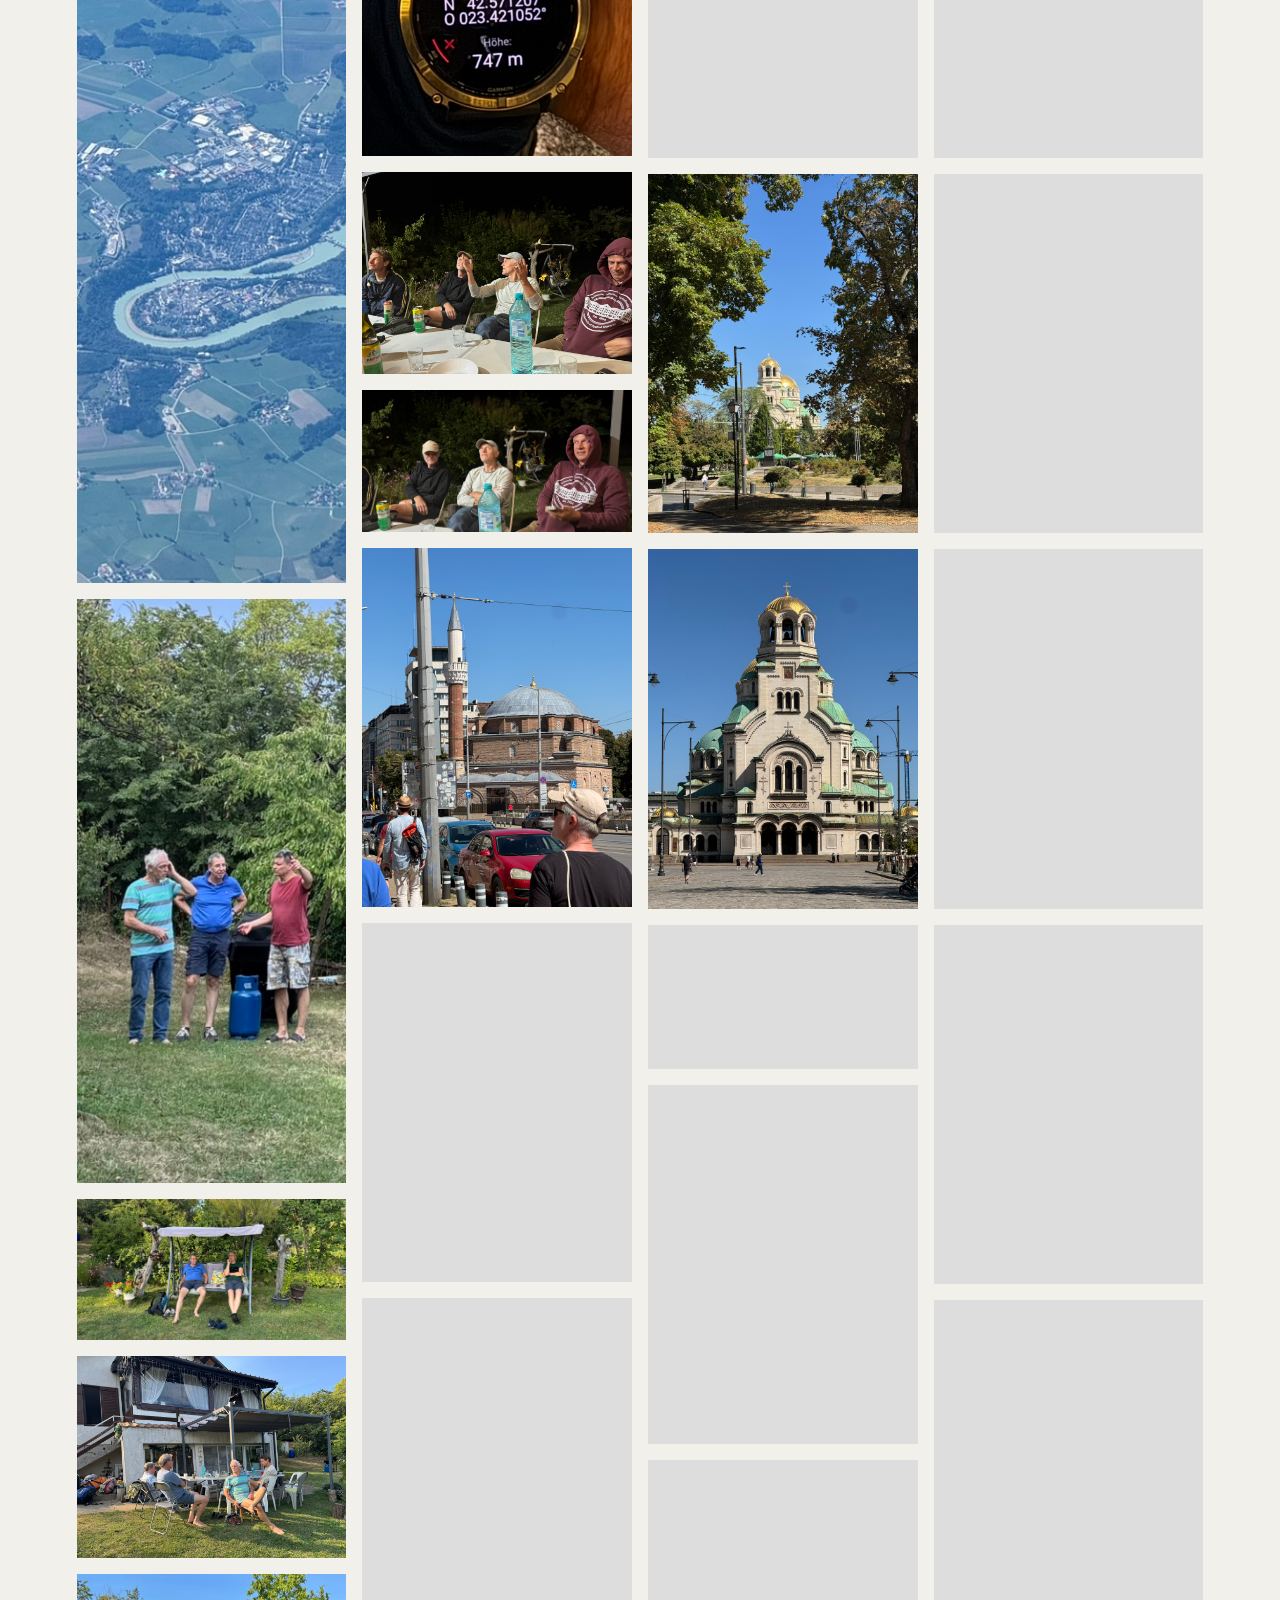
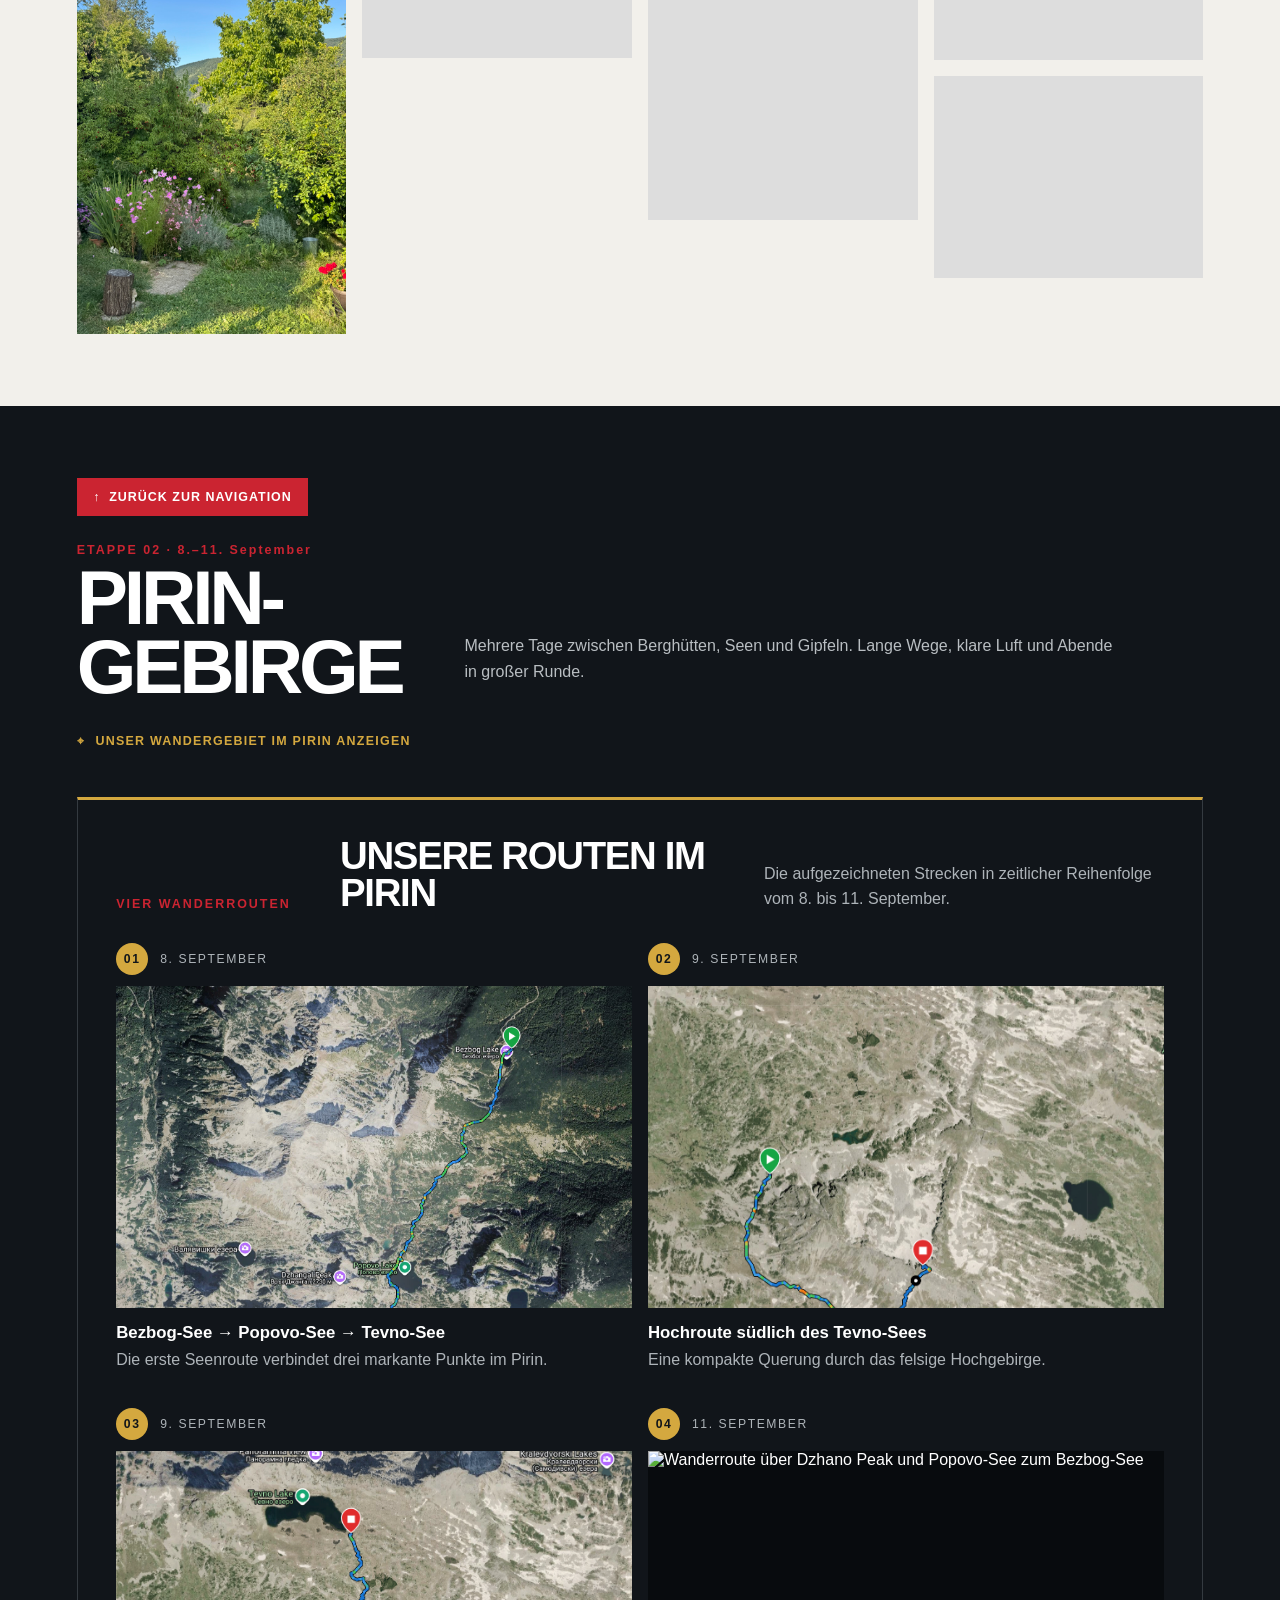
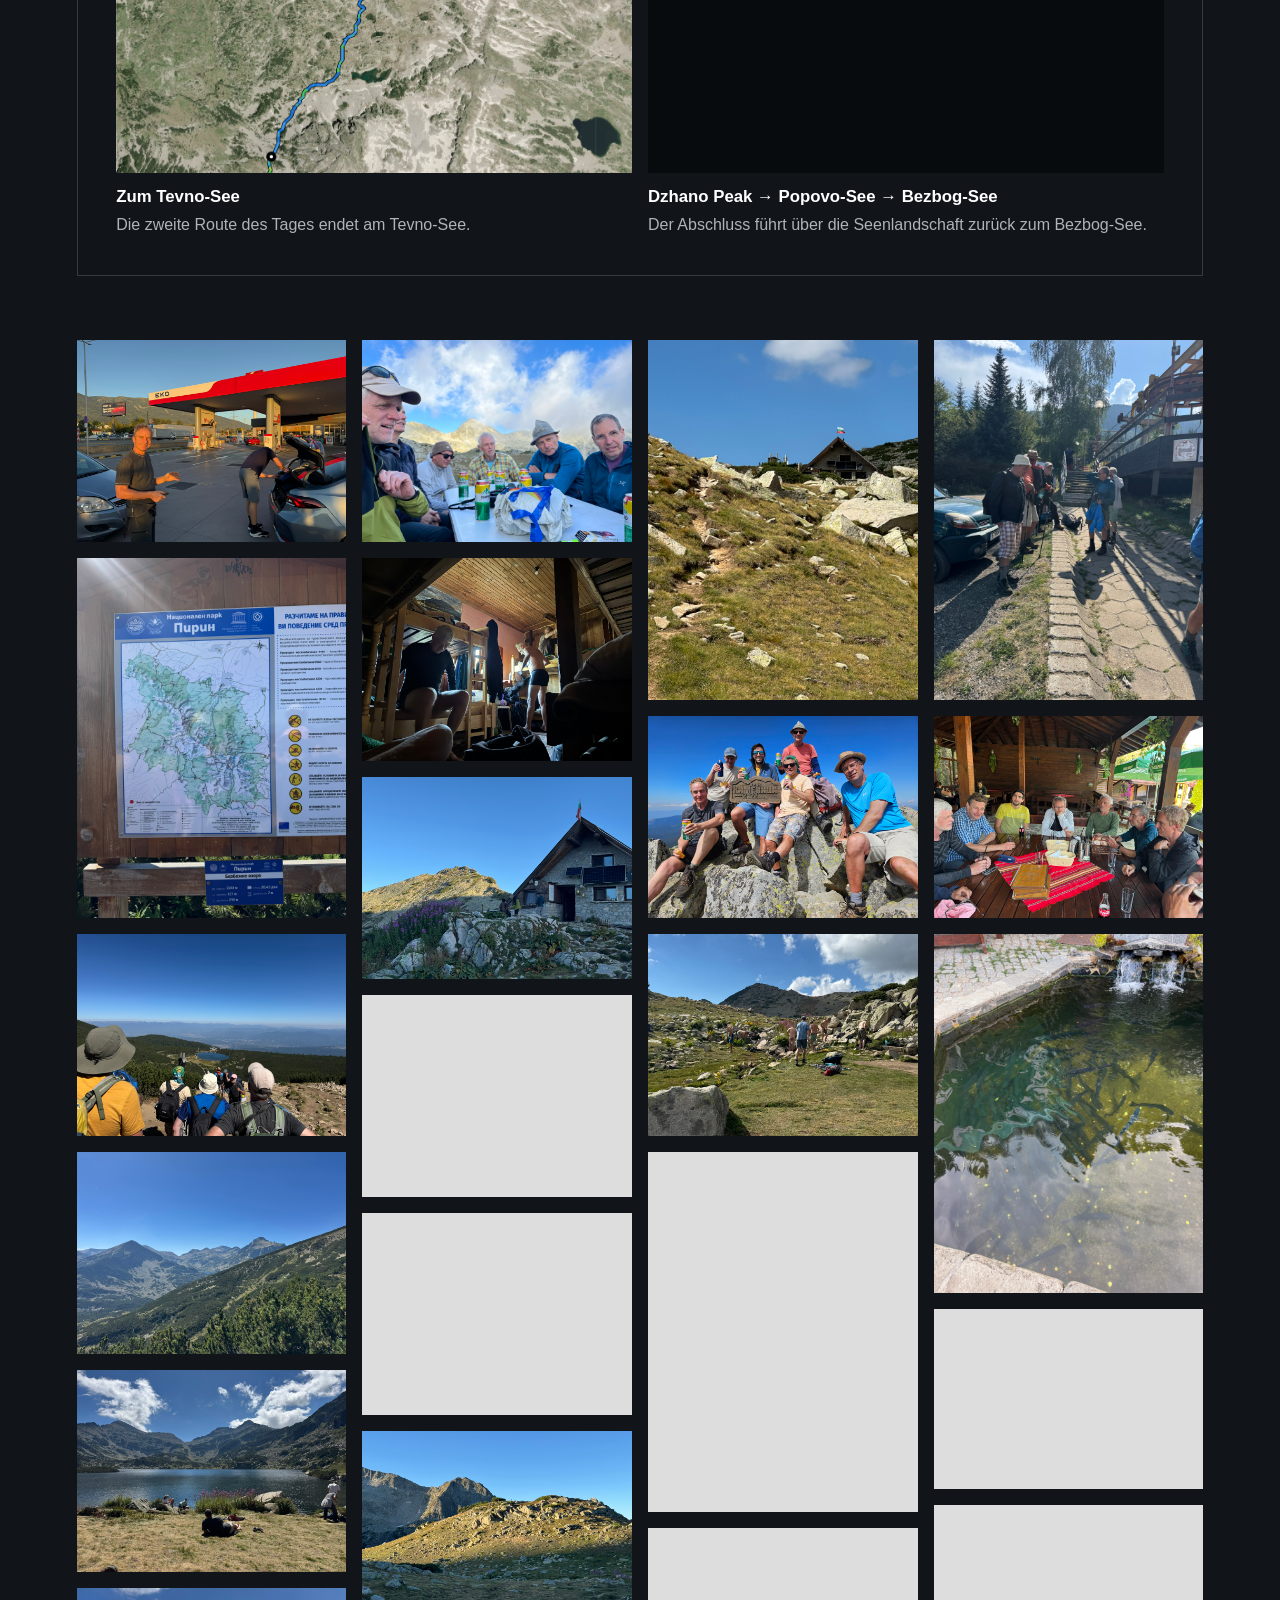
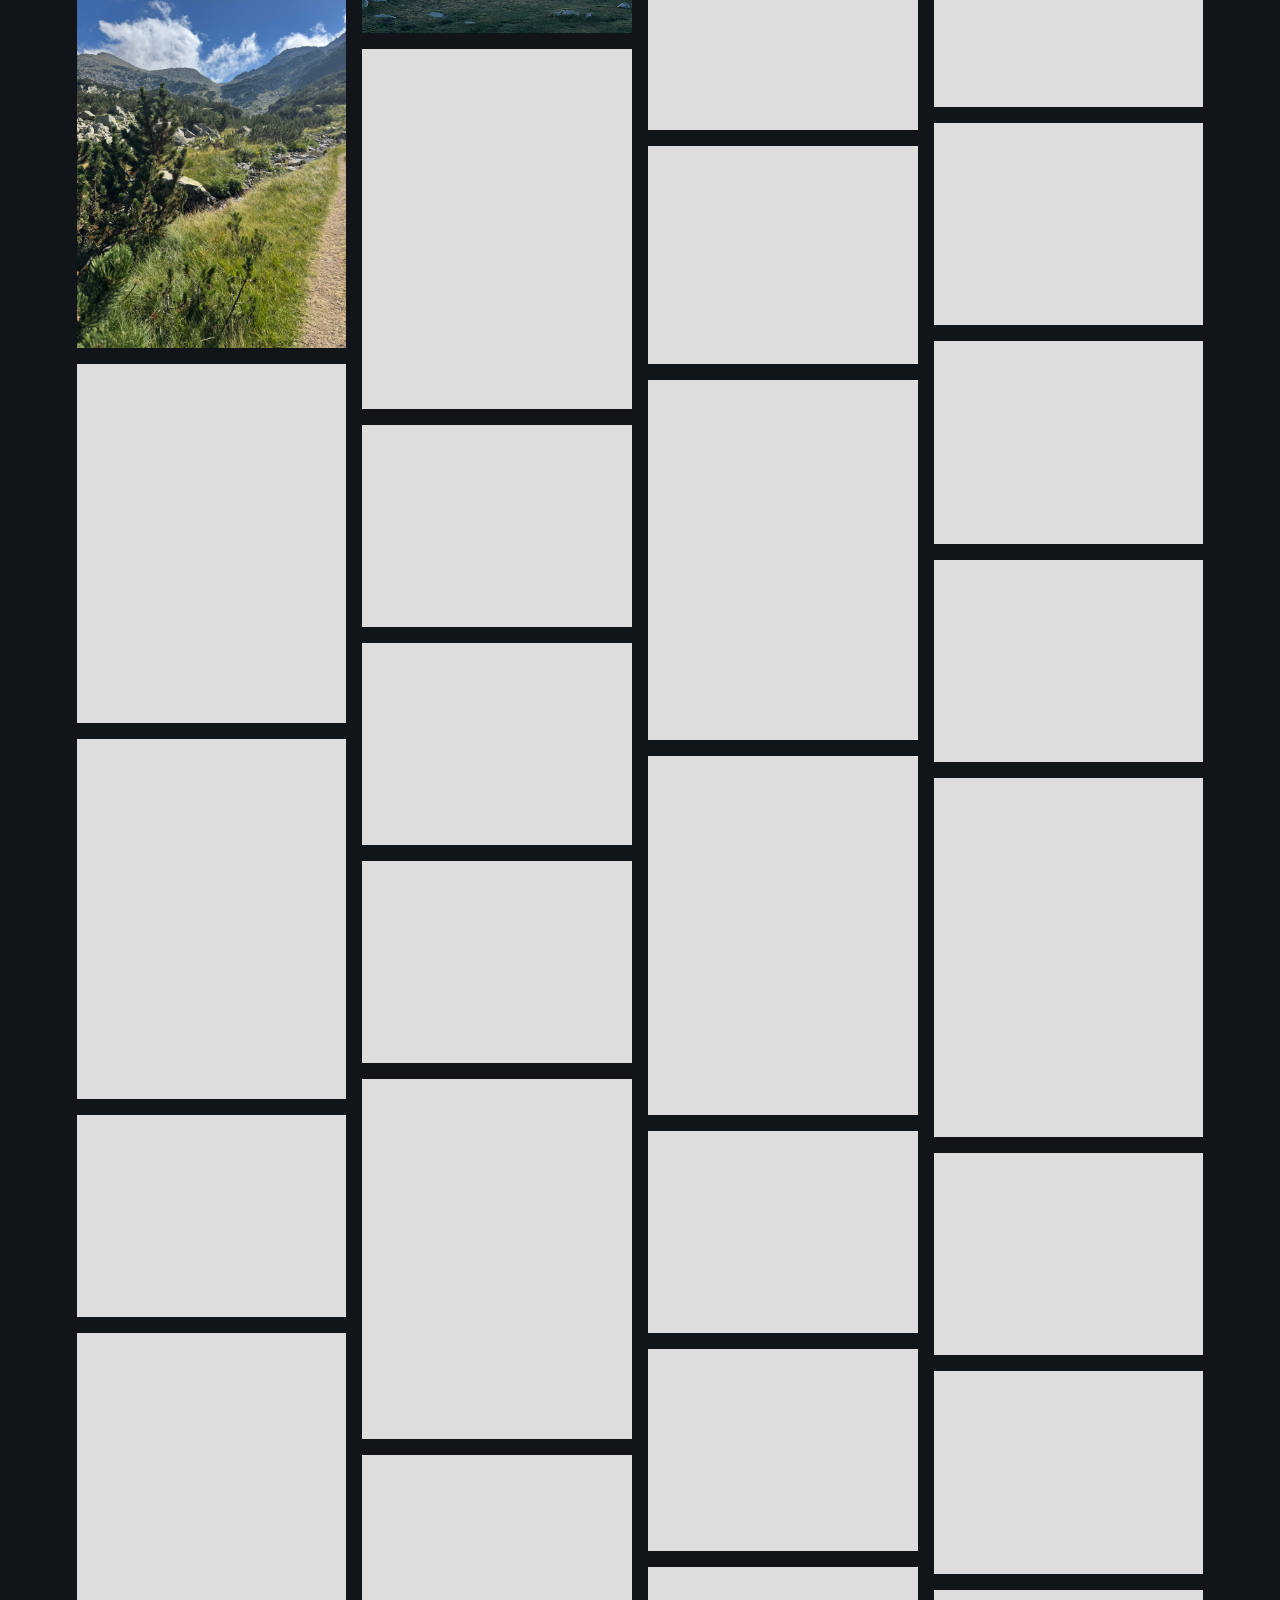
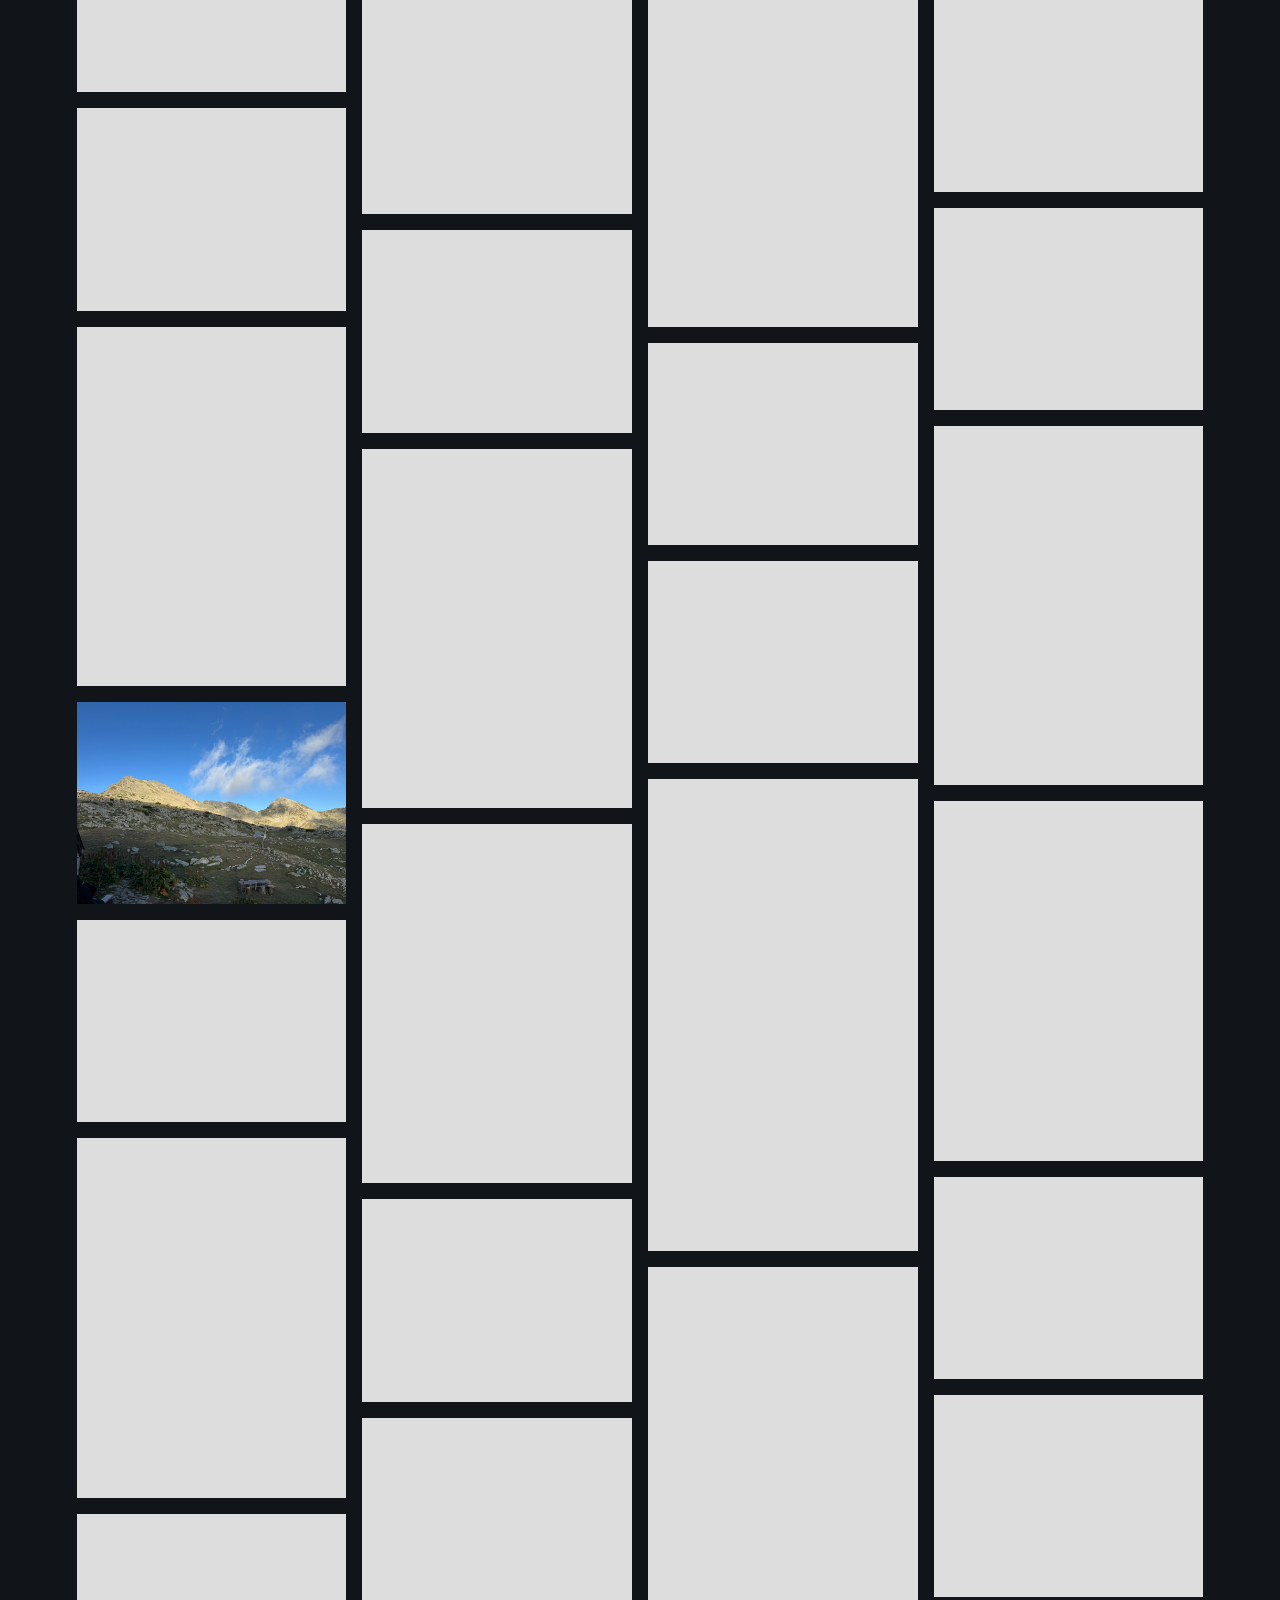
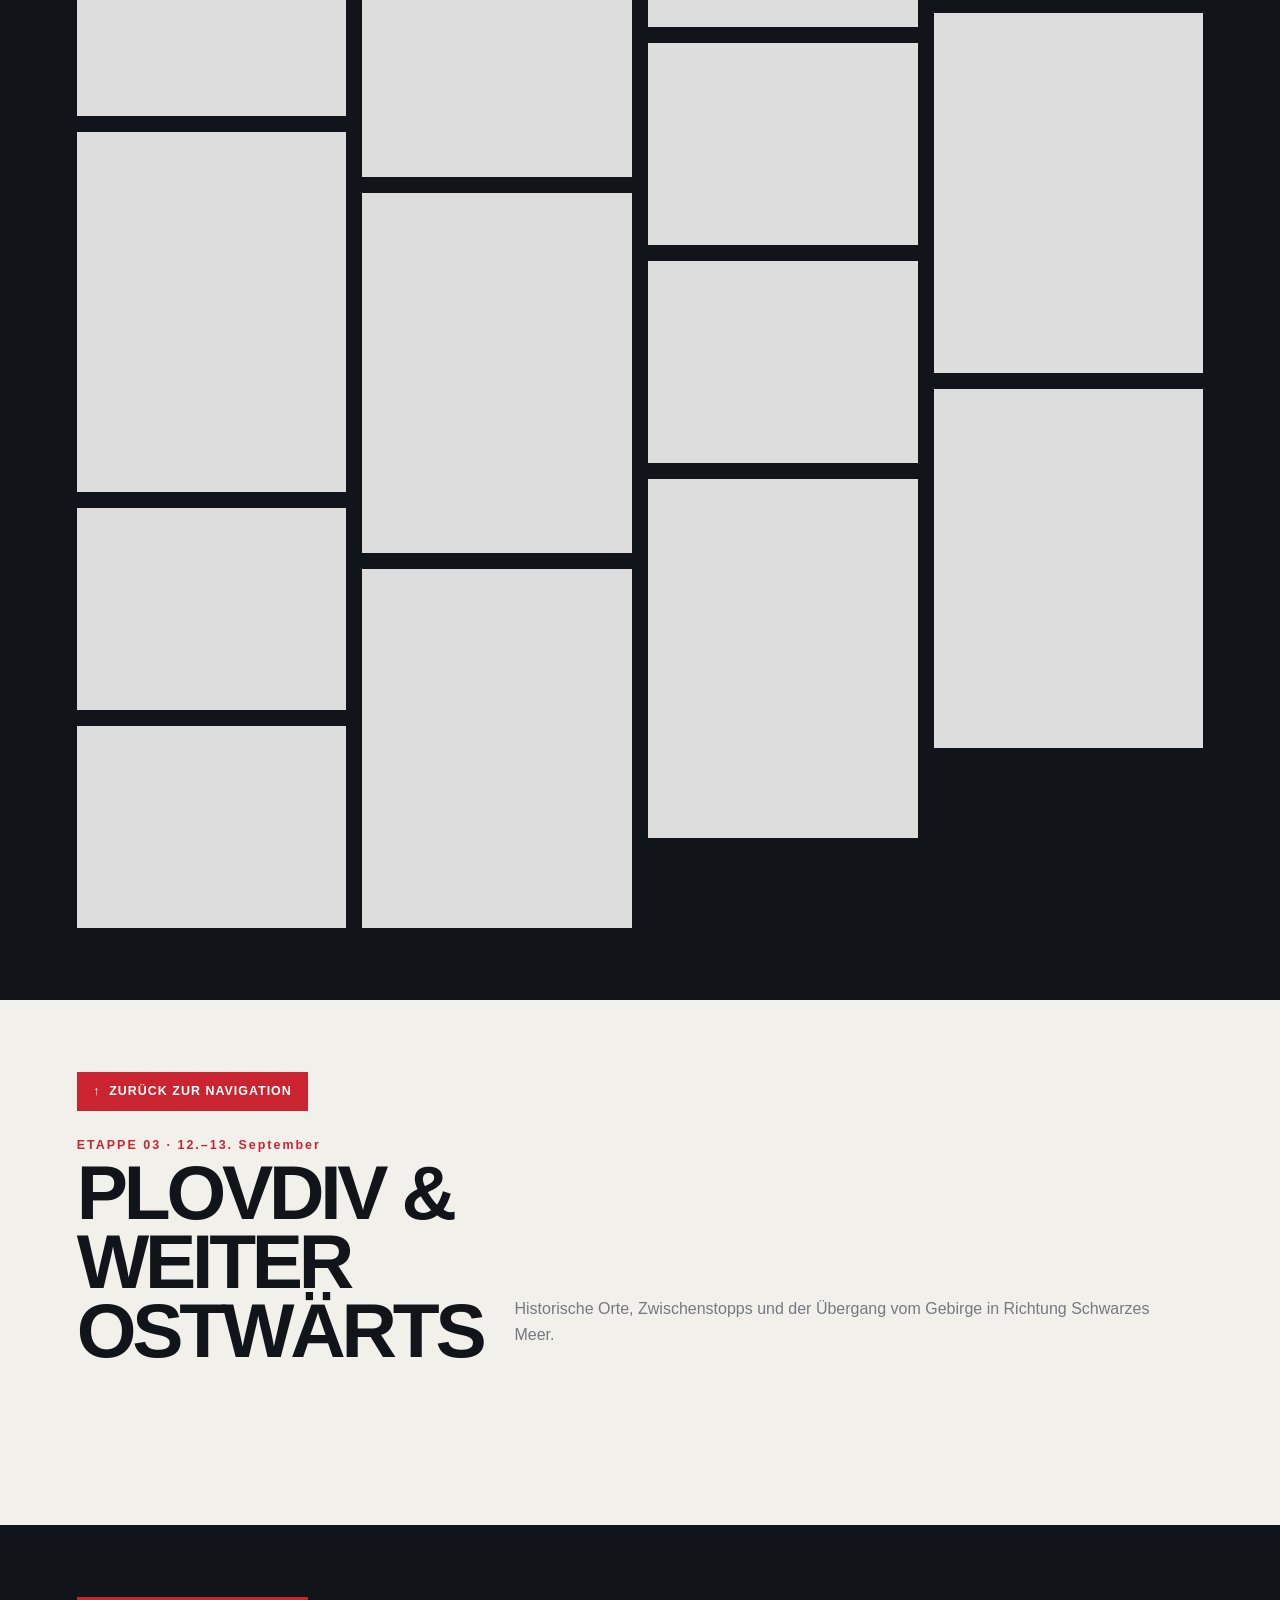
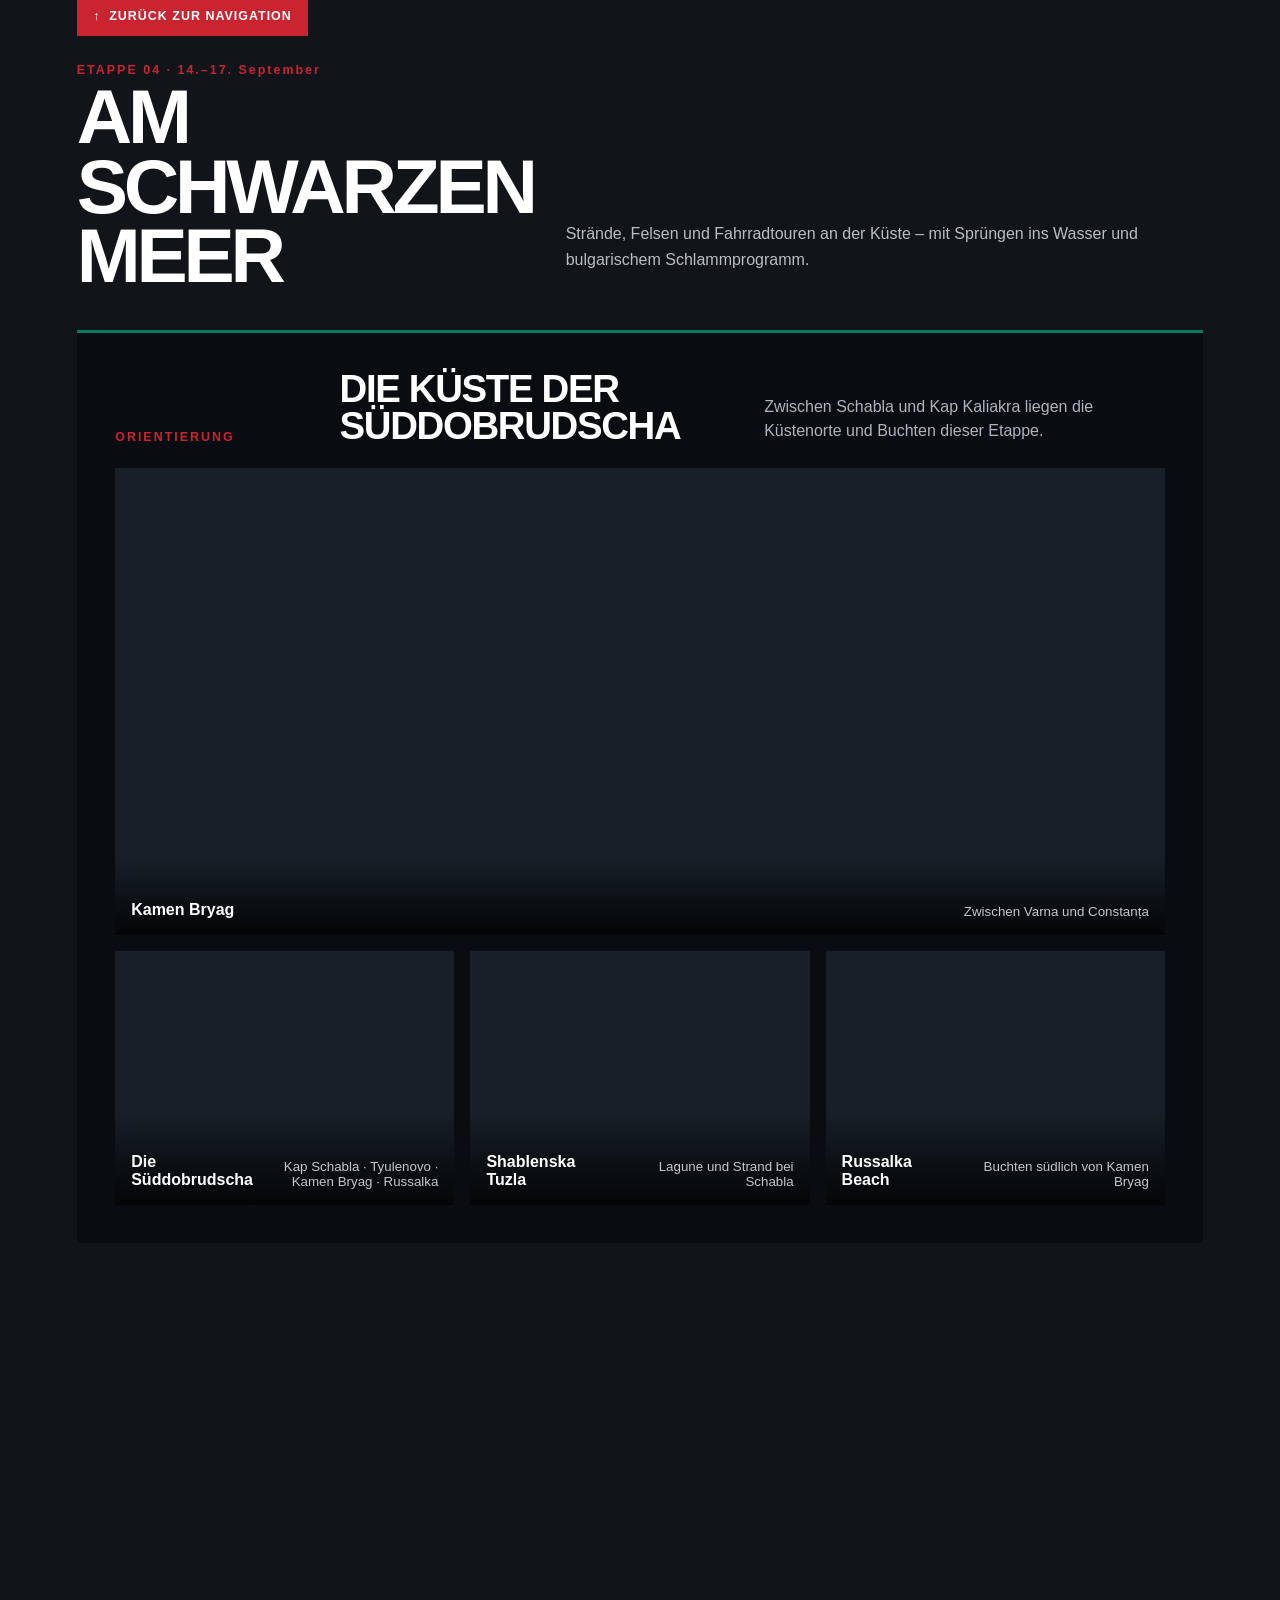
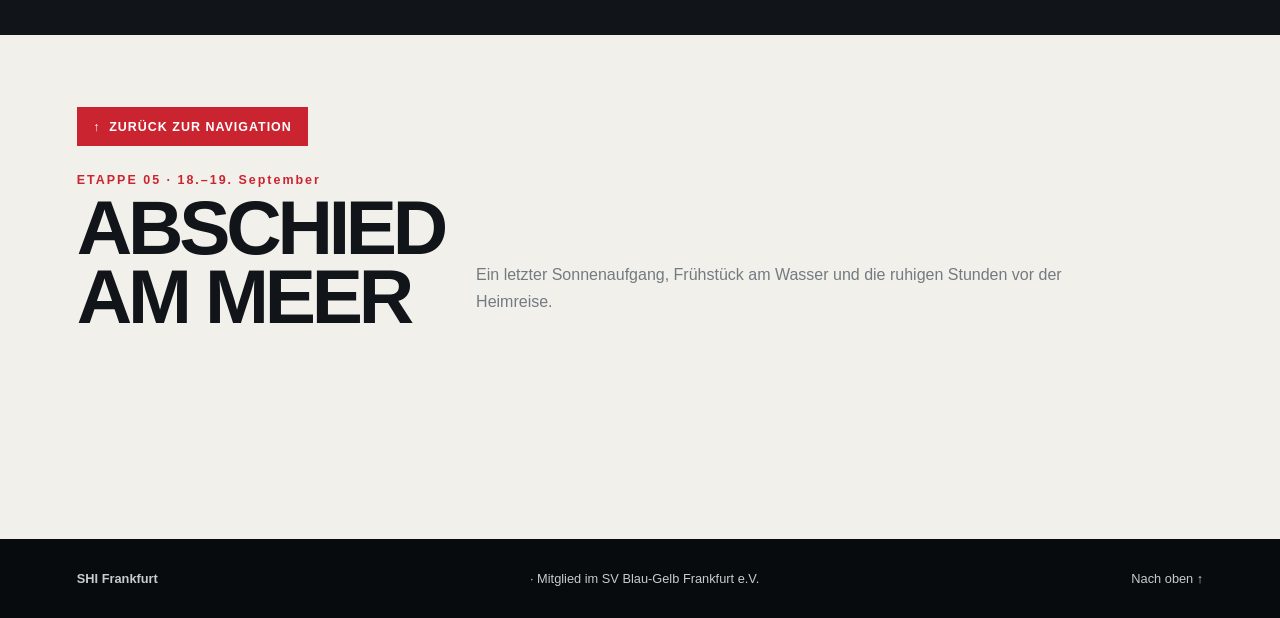
==== commit d540b35d: "Add final football and farewell photos" ====
--- a/Bulgarien-2026/index.html
+++ b/Bulgarien-2026/index.html
@@ -3,13 +3,13 @@
 <head>
   <meta charset="utf-8">
   <meta name="viewport" content="width=device-width, initial-scale=1">
-  <meta name="description" content="SHI Frankfurt auf Tour: Bulgarien 2026 in 198 Bildern.">
+  <meta name="description" content="SHI Frankfurt auf Tour: Bulgarien 2026 in 204 Bildern.">
   <link rel="canonical" href="https://shi-ffm.org/Bulgarien-2026/">
   <meta property="og:type" content="website">
   <meta property="og:locale" content="de_DE">
   <meta property="og:site_name" content="SHI Frankfurt">
   <meta property="og:title" content="Bulgarien 2026 · SHI Frankfurt">
-  <meta property="og:description" content="Von Sofia über die Gipfel des Pirin bis ans Schwarze Meer – vierzehn Tage in 198 Bildern.">
+  <meta property="og:description" content="Von Sofia über die Gipfel des Pirin bis ans Schwarze Meer – vierzehn Tage in 204 Bildern.">
   <meta property="og:url" content="https://shi-ffm.org/Bulgarien-2026/">
   <meta property="og:image" content="https://shi-ffm.org/Bulgarien-2026/social-preview.jpg">
   <meta property="og:image:secure_url" content="https://shi-ffm.org/Bulgarien-2026/social-preview.jpg">
@@ -19,7 +19,7 @@
   <meta property="og:image:alt" content="Berglandschaft im bulgarischen Pirin-Gebirge">
   <meta name="twitter:card" content="summary_large_image">
   <meta name="twitter:title" content="Bulgarien 2026 · SHI Frankfurt">
-  <meta name="twitter:description" content="Von Sofia über die Gipfel des Pirin bis ans Schwarze Meer – vierzehn Tage in 198 Bildern.">
+  <meta name="twitter:description" content="Von Sofia über die Gipfel des Pirin bis ans Schwarze Meer – vierzehn Tage in 204 Bildern.">
   <meta name="twitter:image" content="https://shi-ffm.org/Bulgarien-2026/social-preview.jpg">
   <title>Bulgarien 2026 · SHI Frankfurt</title>
   <link rel="icon" type="image/svg+xml" href="data:image/svg+xml,%3Csvg xmlns='http://www.w3.org/2000/svg' viewBox='0 0 64 64'%3E%3Crect width='64' height='64' rx='12' fill='%2313171c'/%3E%3Cpath d='M11 18h42M11 32h42M11 46h42' stroke='%23fff' stroke-width='9'/%3E%3Cpath d='M11 32h42' stroke='%2300966e' stroke-width='9'/%3E%3Cpath d='M11 46h42' stroke='%23d62632' stroke-width='9'/%3E%3C/svg%3E">
@@ -44,7 +44,7 @@
       <div class="hero-copy">
         <p class="eyebrow">SHI auf Tour · 6.–19. September 2026</p>
         <h1>Bulgarien<br><span>2026</span></h1>
-        <p class="intro">Von Sofia über die Gipfel des Pirin bis ans Schwarze Meer. Vierzehn Tage, fünf Etappen und 198 Bilder.</p>
+        <p class="intro">Von Sofia über die Gipfel des Pirin bis ans Schwarze Meer. Vierzehn Tage, fünf Etappen und 204 Bilder.</p>
         <a class="start-link" href="#team">Team &amp; Reise ansehen <span aria-hidden="true">↓</span></a>
       </div>
       <div class="flag" aria-hidden="true"><i></i><i></i><i></i></div>
@@ -98,7 +98,7 @@
   </dialog>
 
   <script src="photos.js?v=20260928-1"></script>
-  <script src="photo-additions.js?v=20260928-1"></script>
-  <script src="app.js?v=20260929-2"></script>
+  <script src="photo-additions.js?v=20260929-2"></script>
+  <script src="app.js?v=20260929-3"></script>
 </body>
 </html>
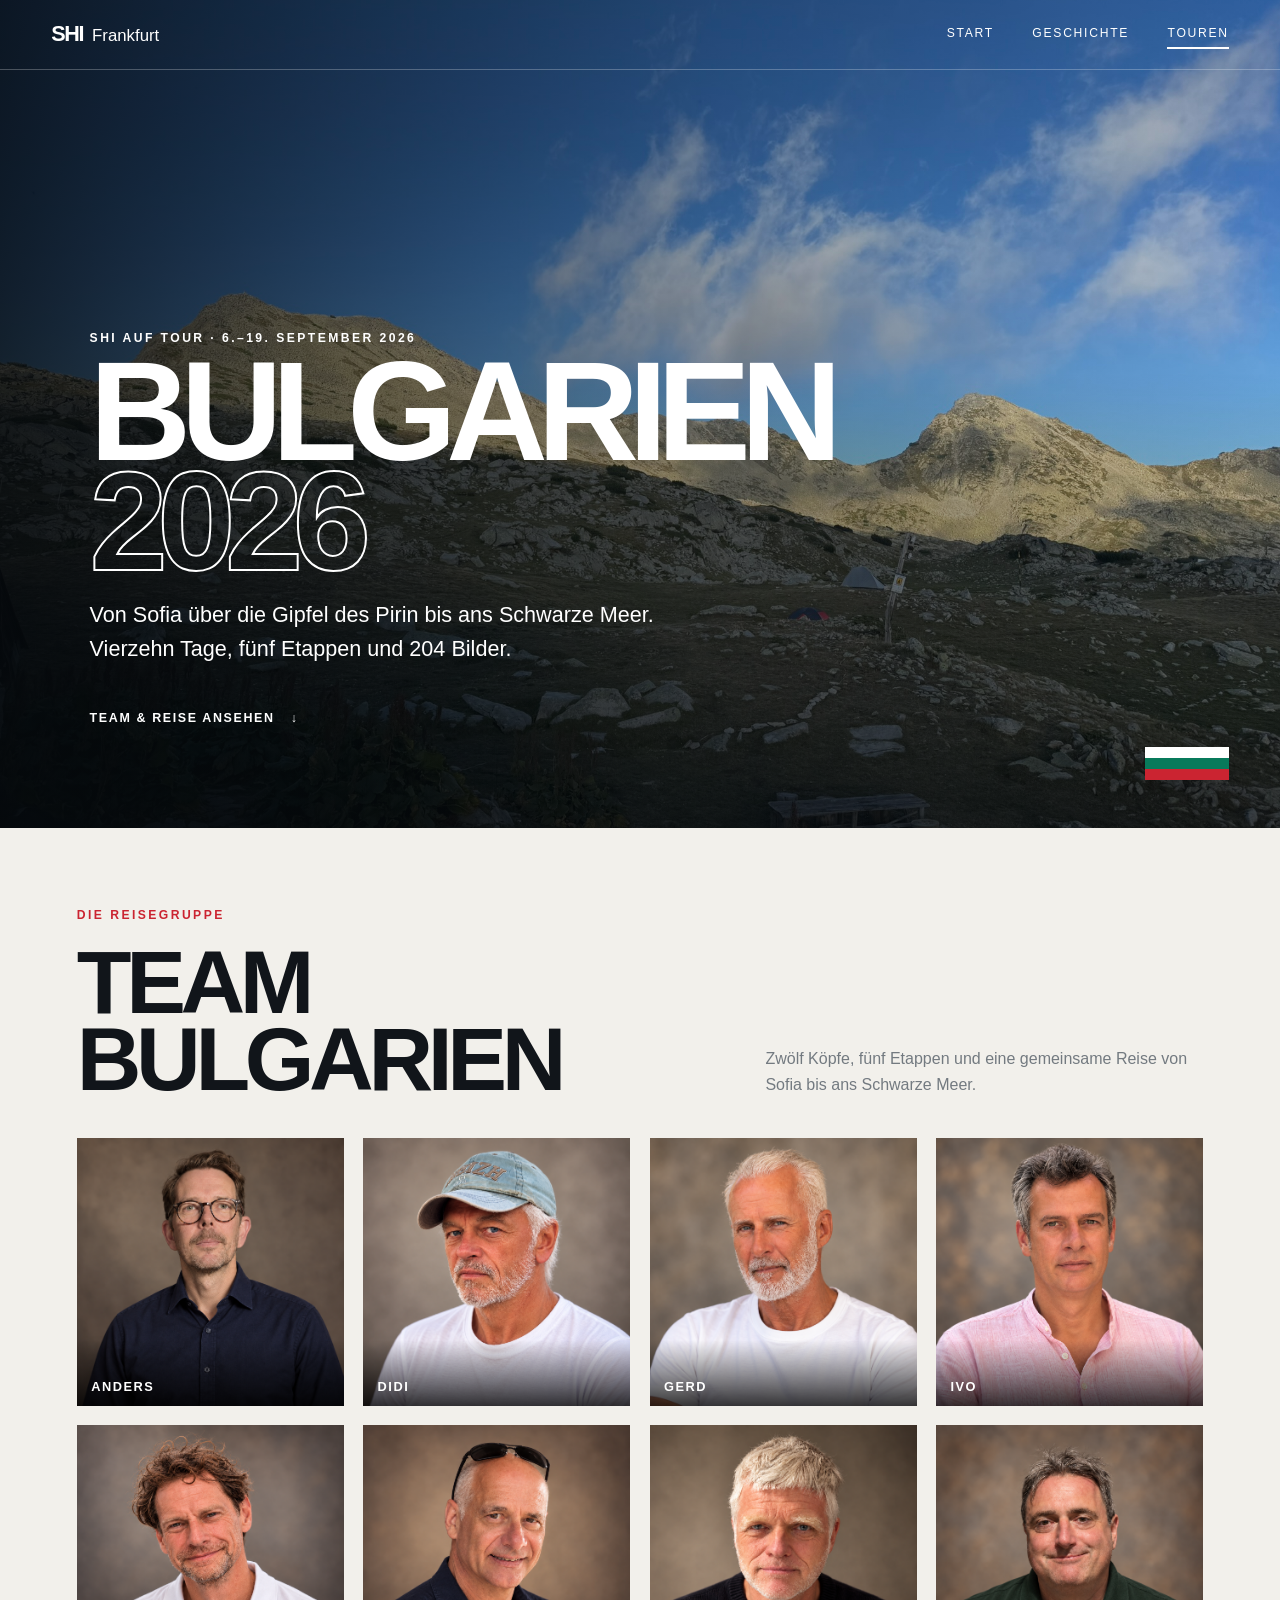
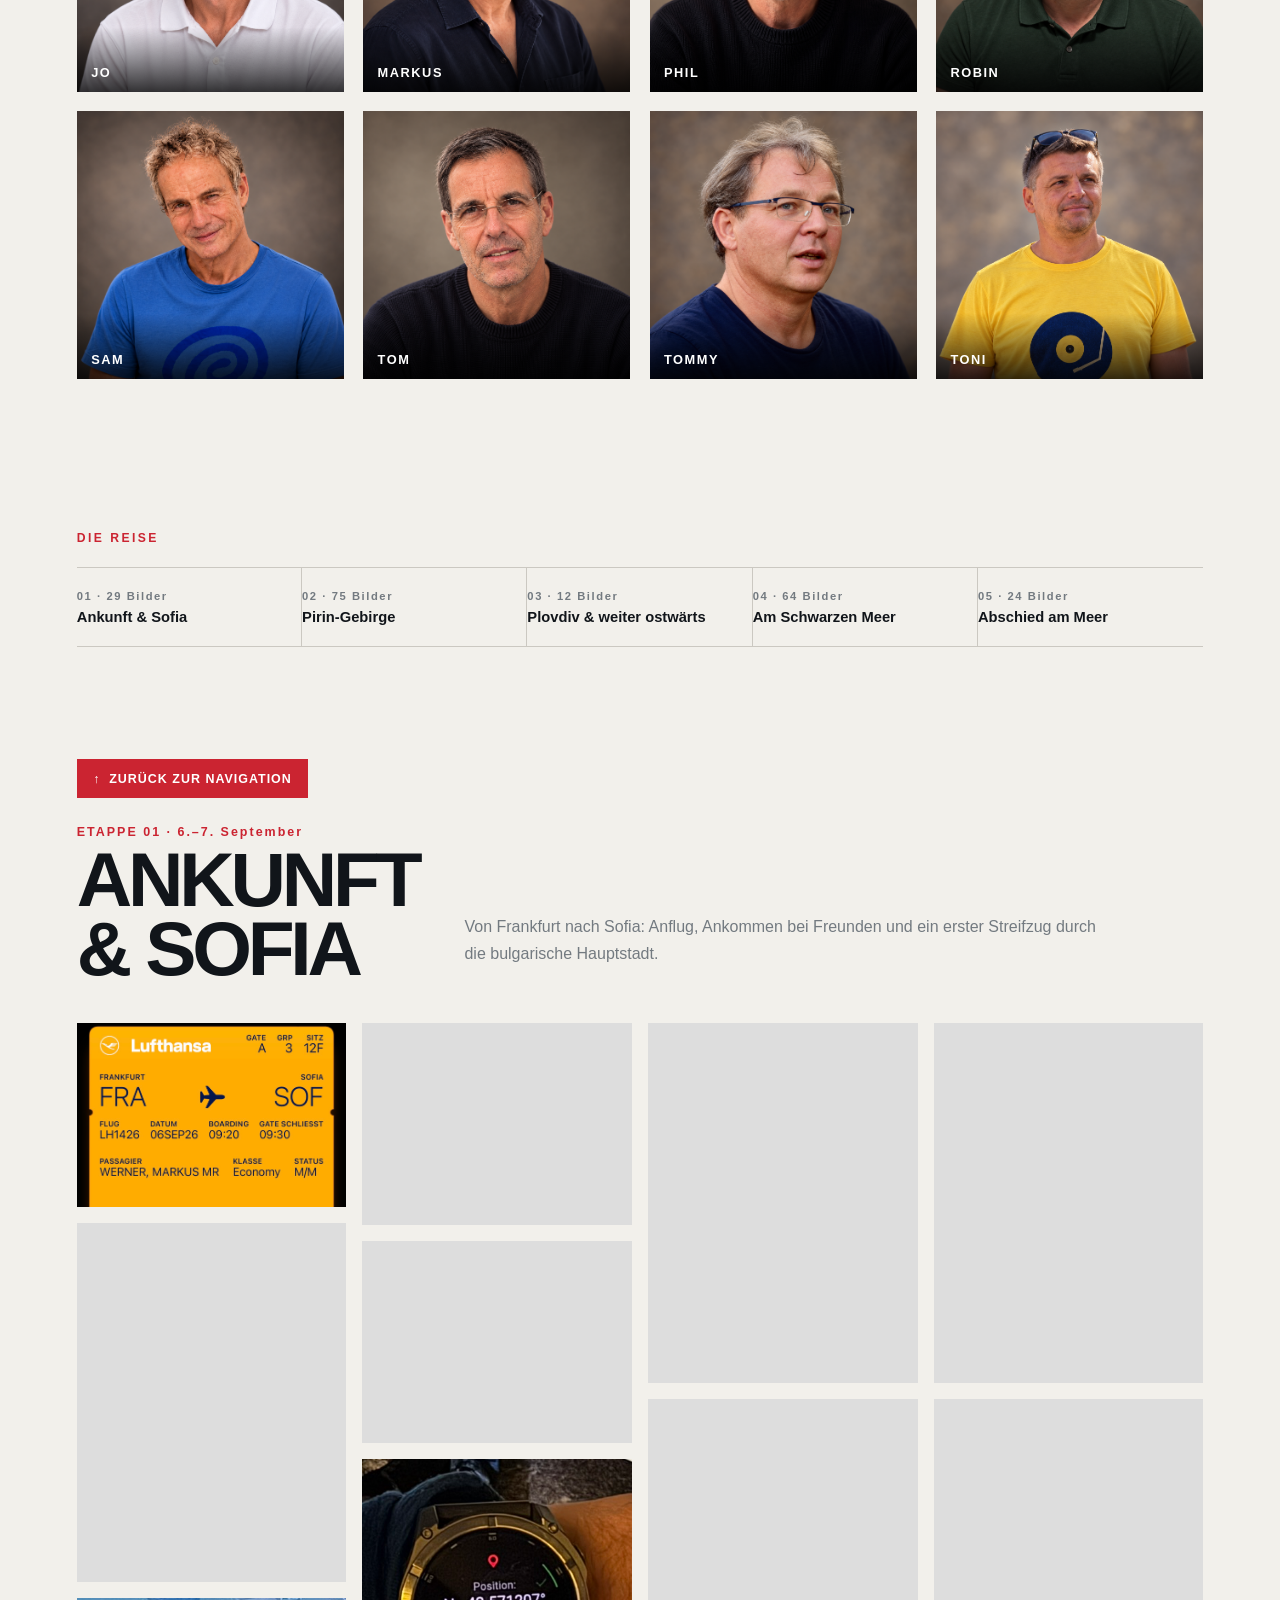
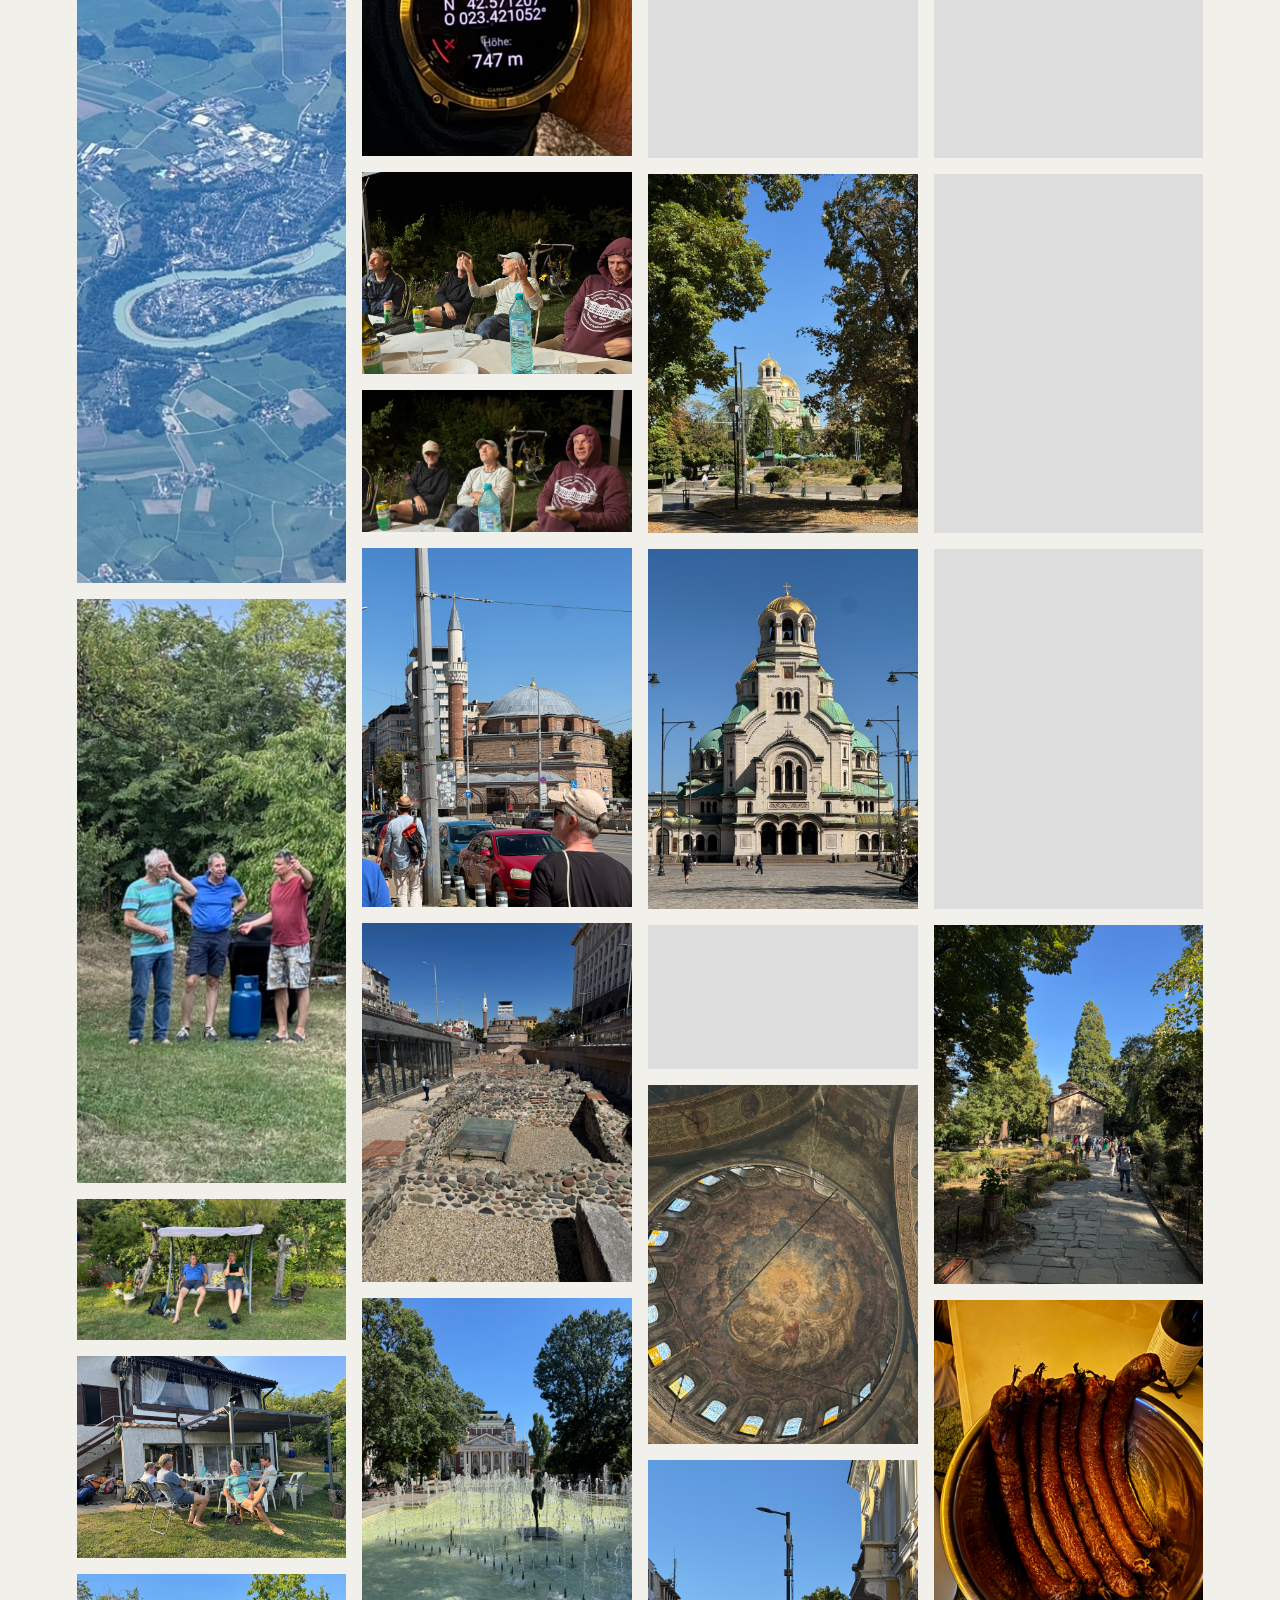
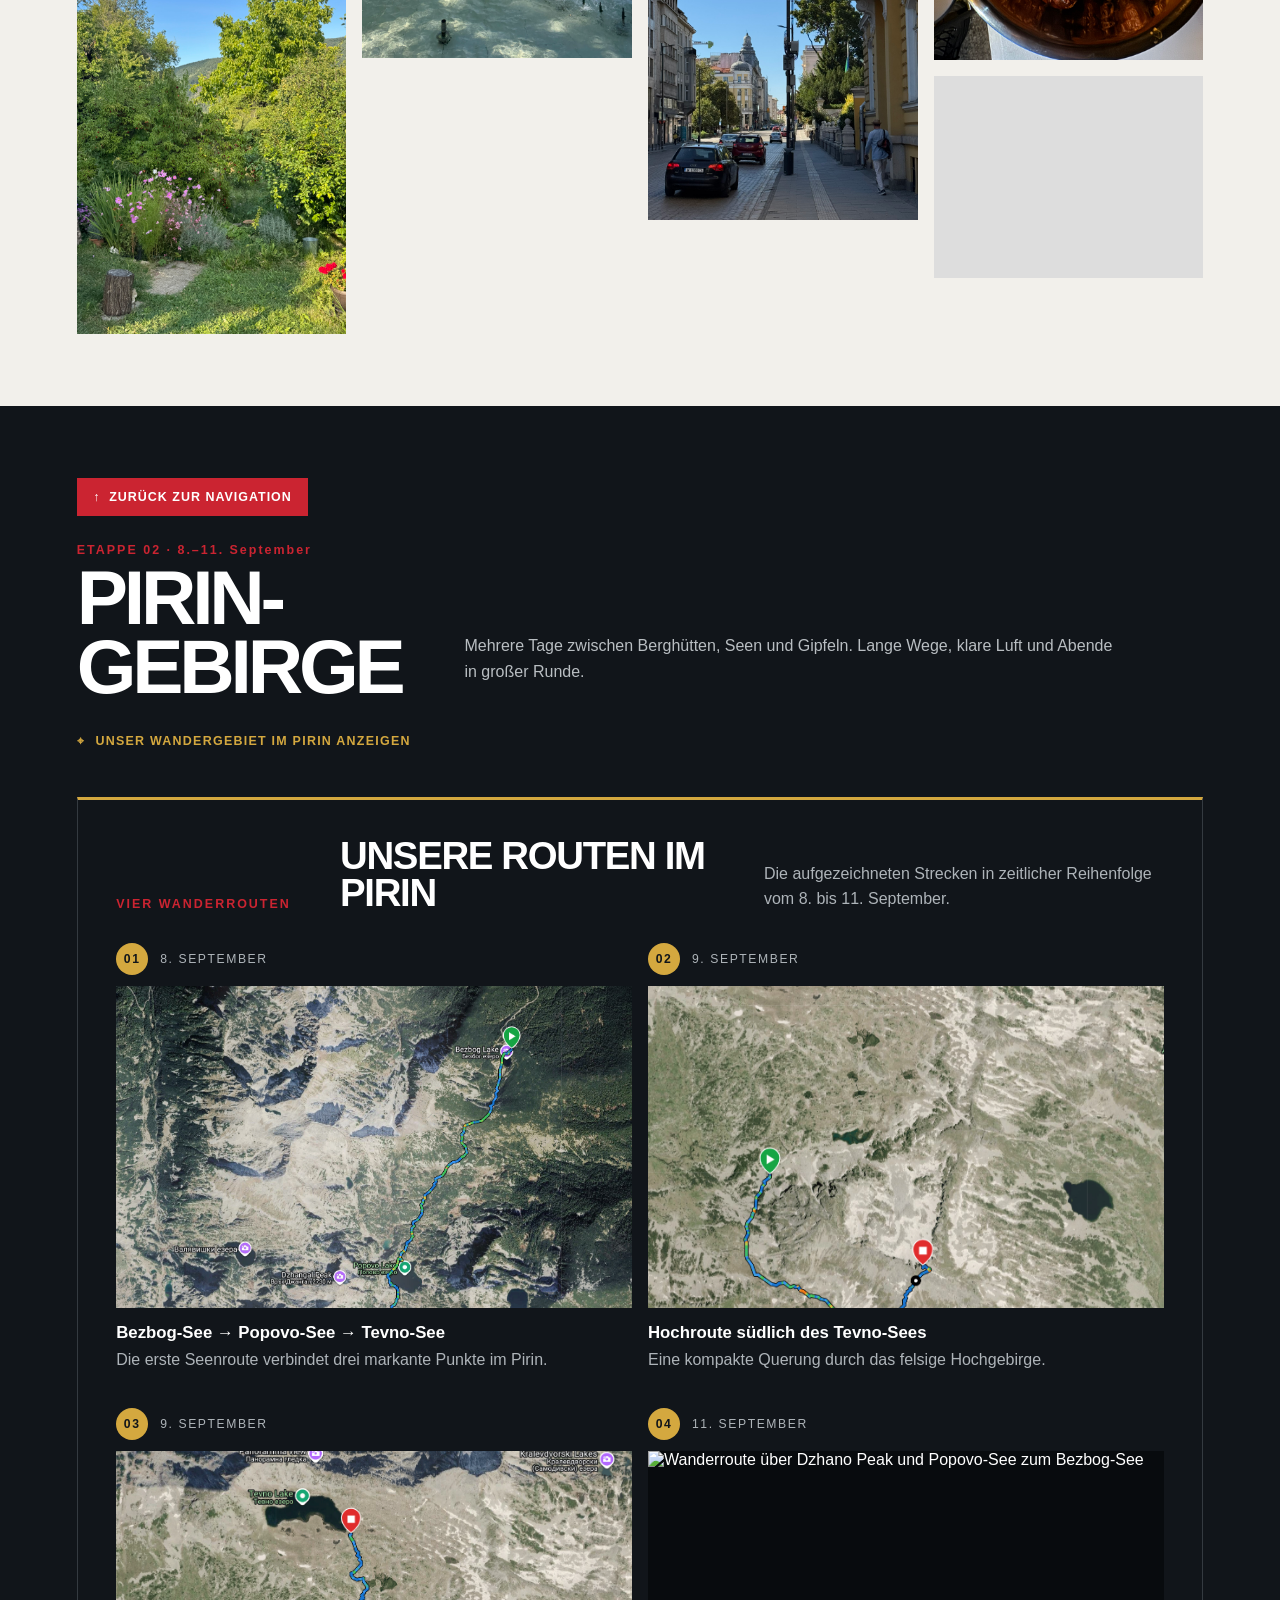
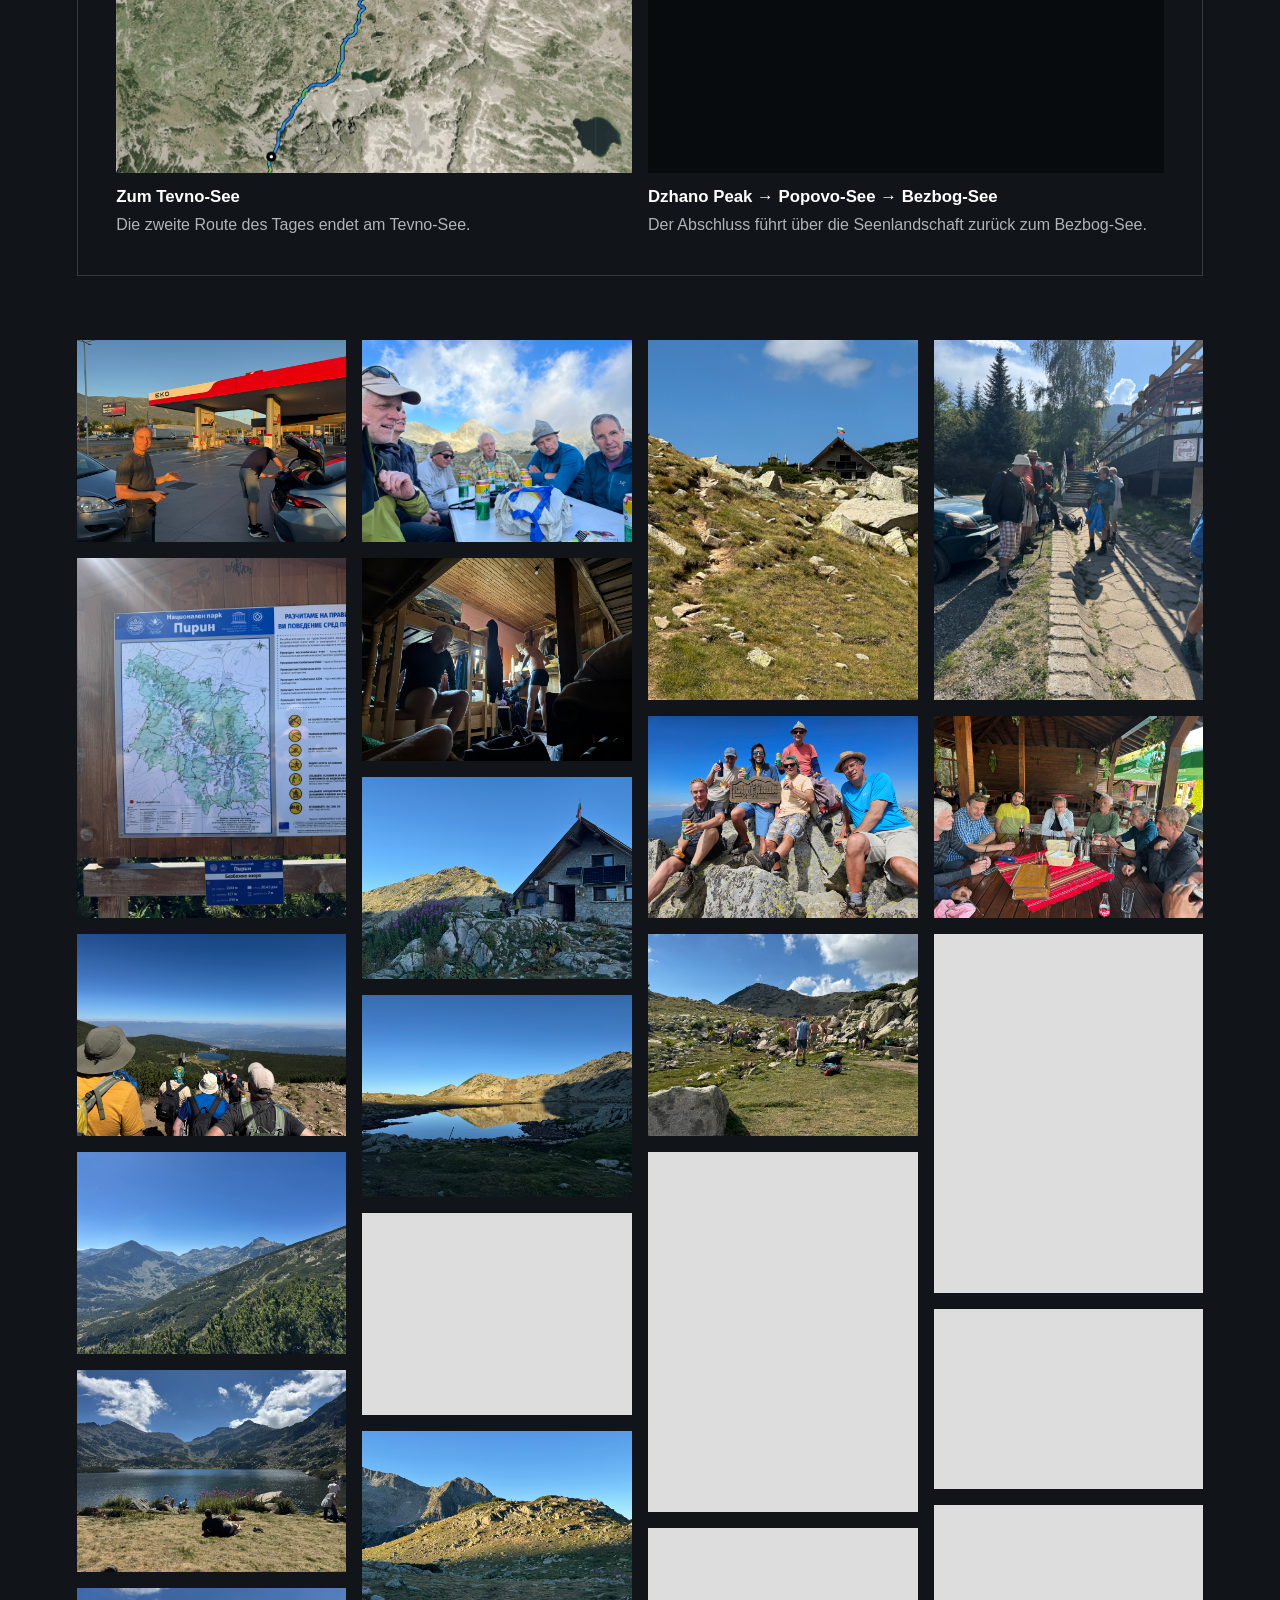
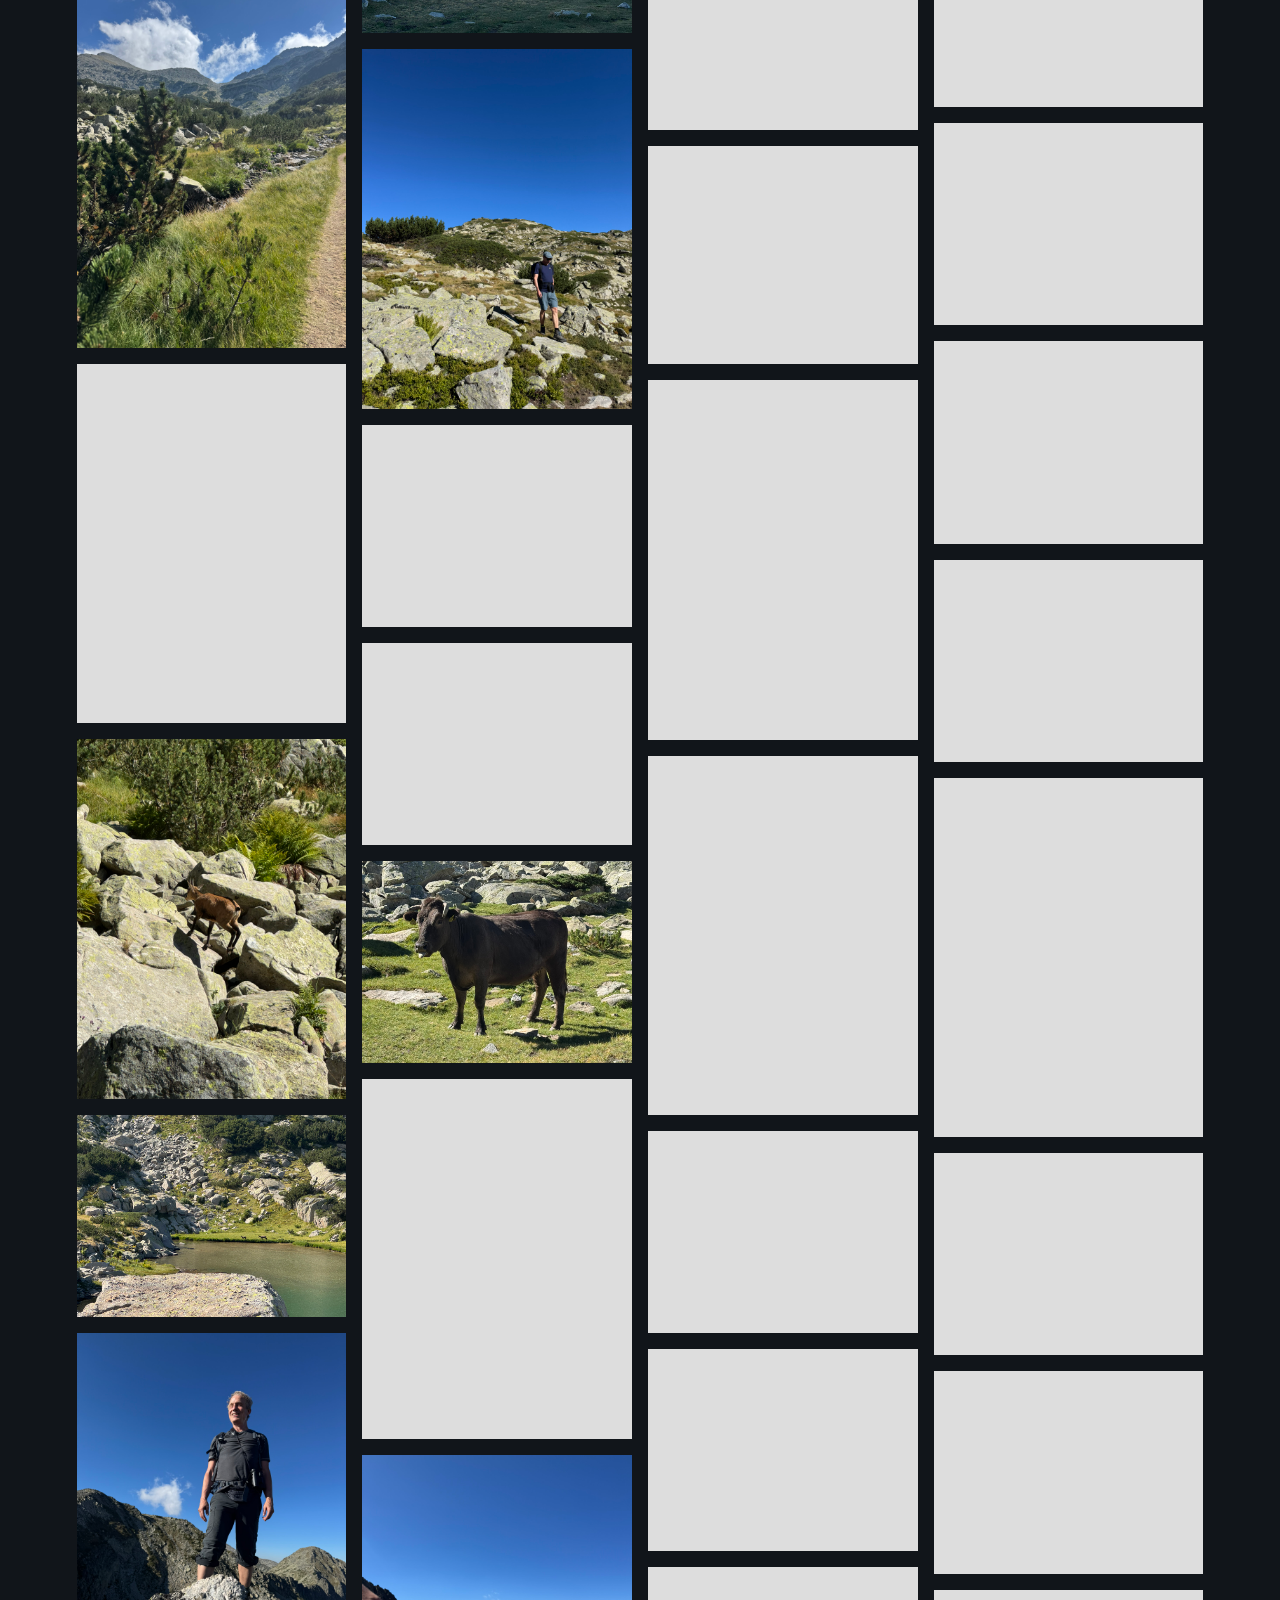
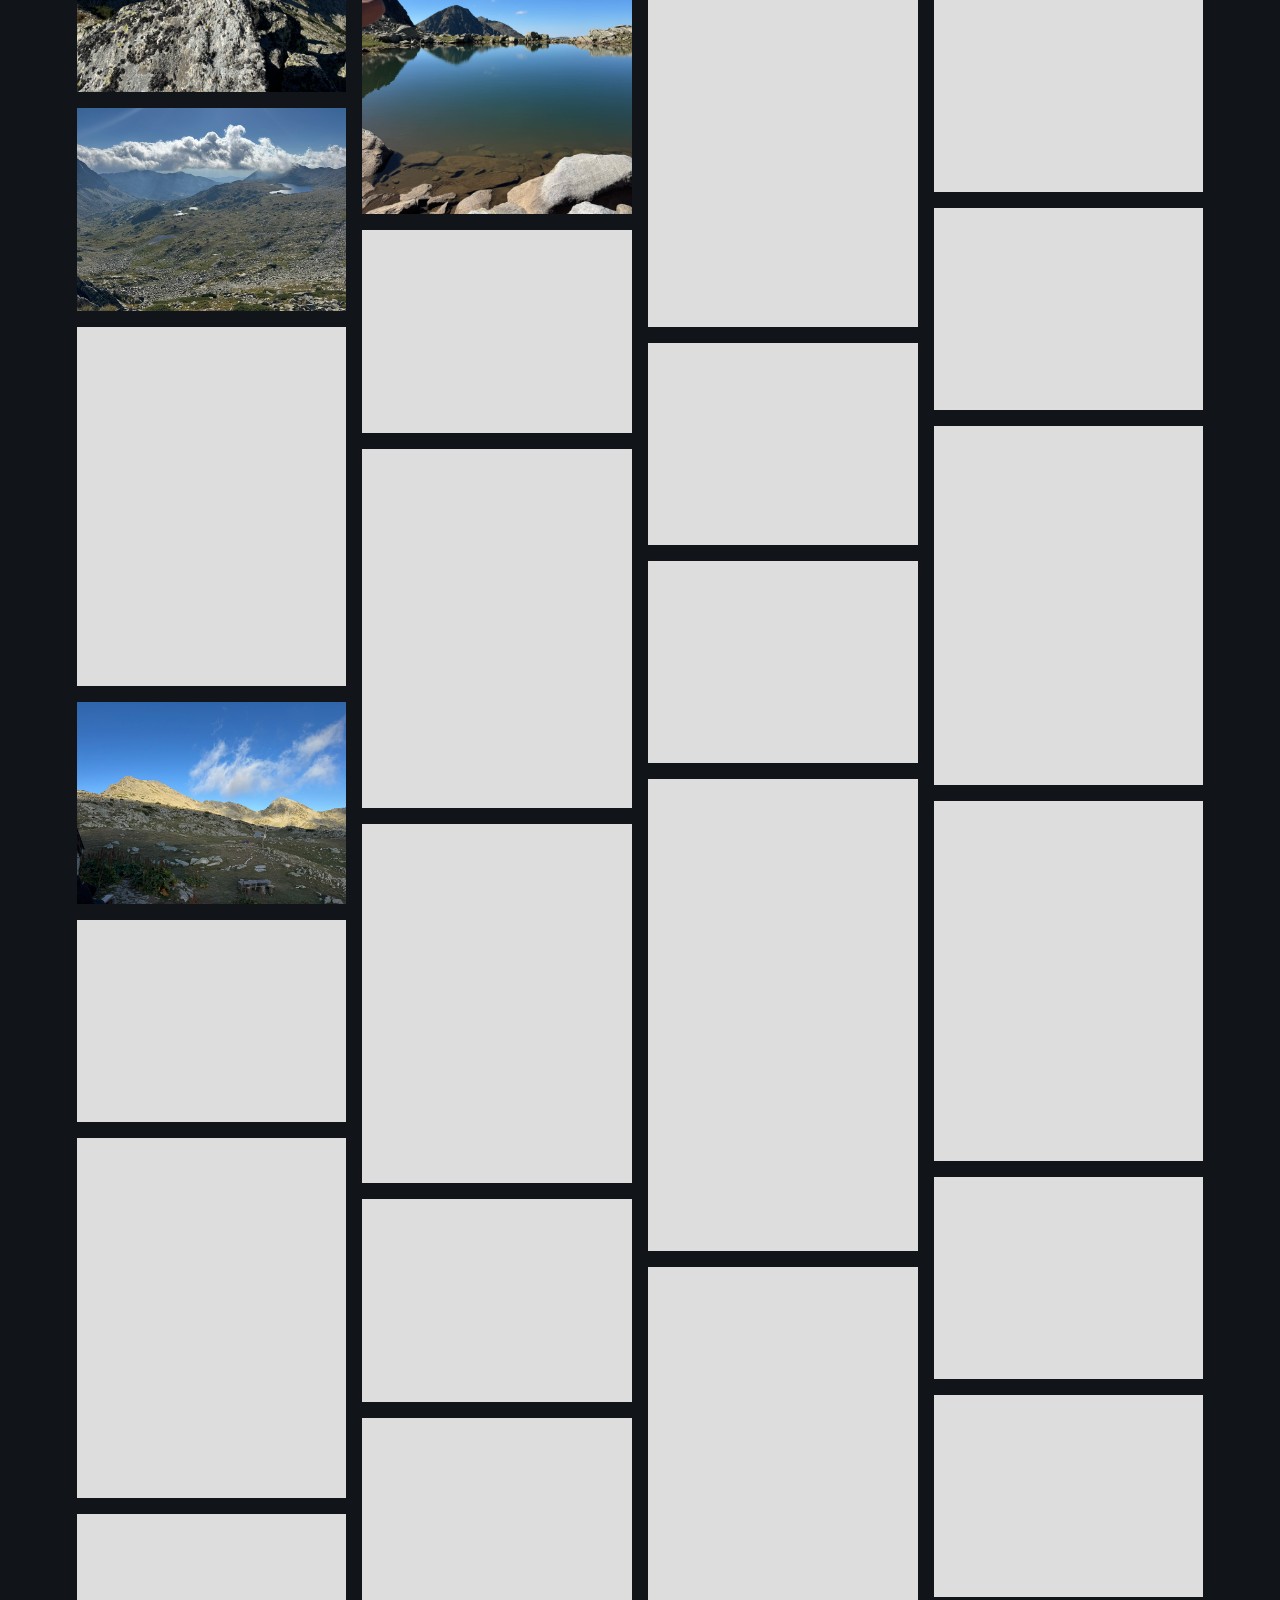
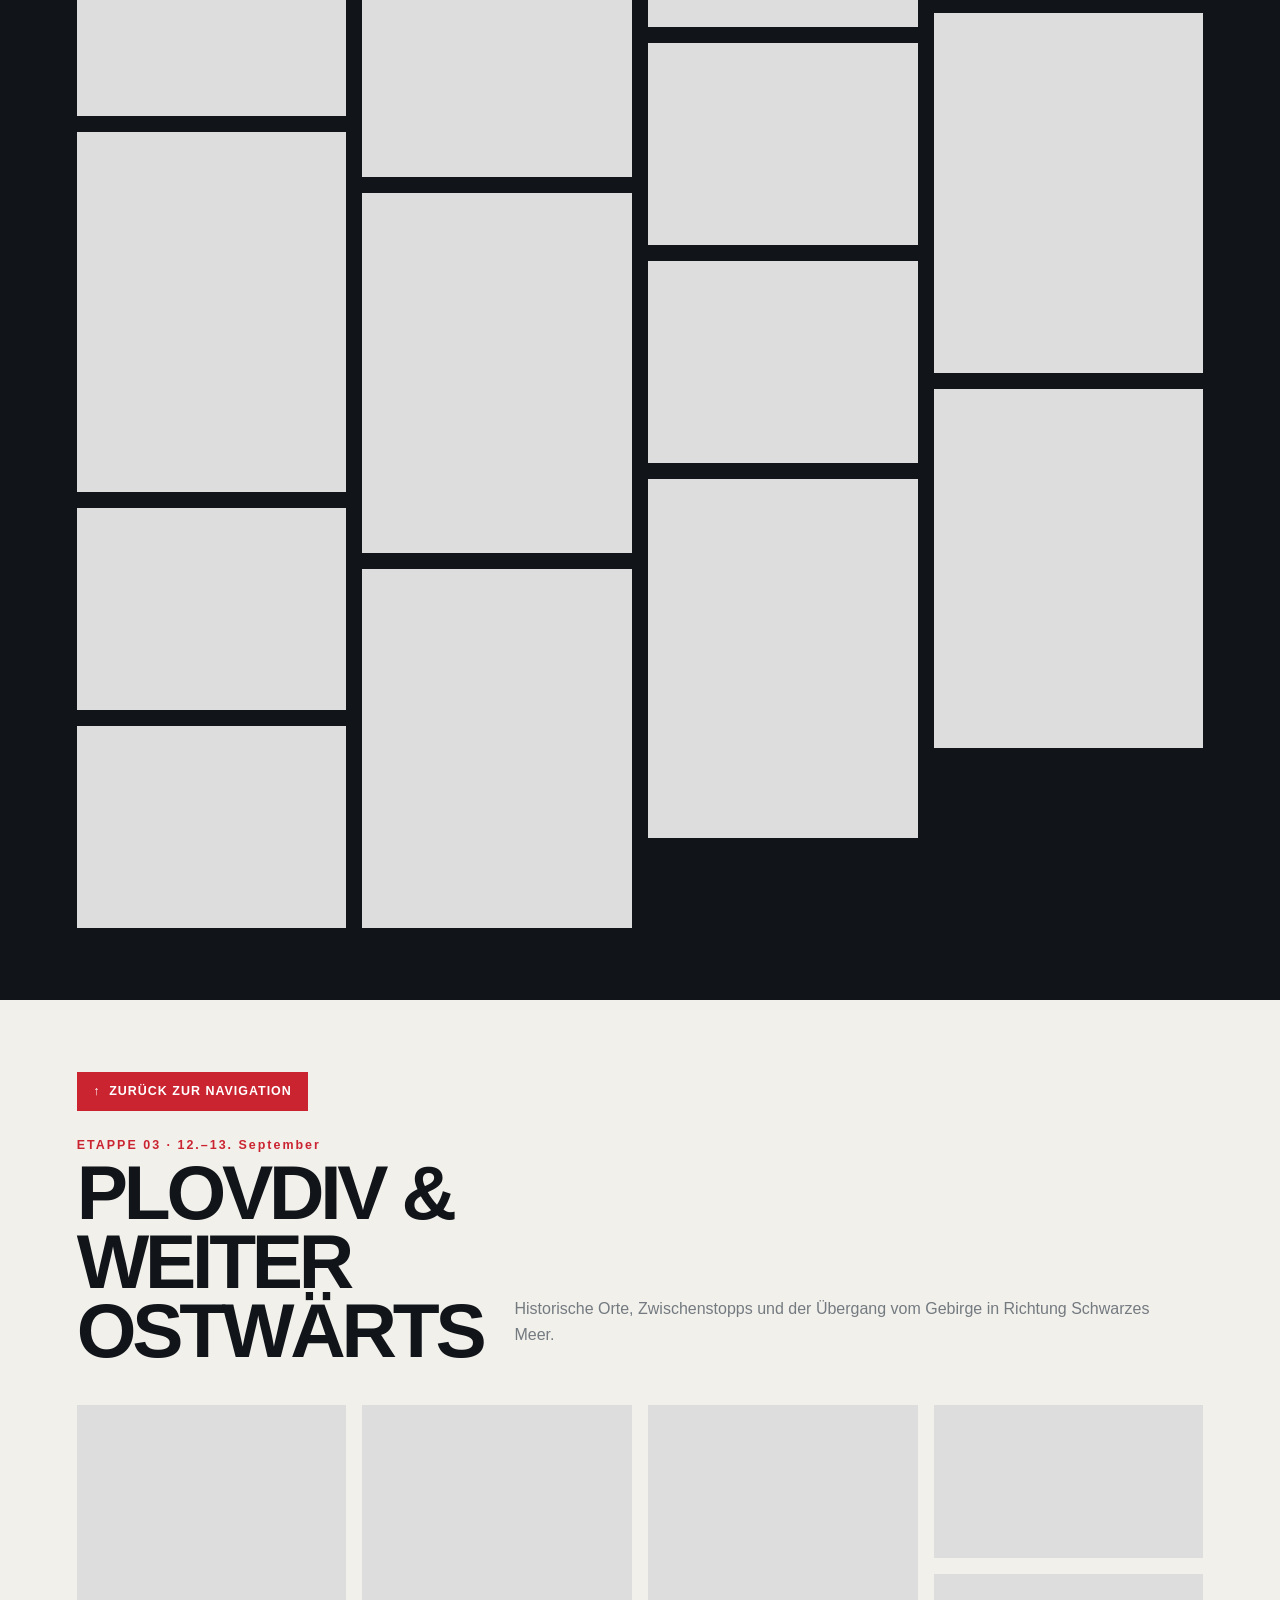
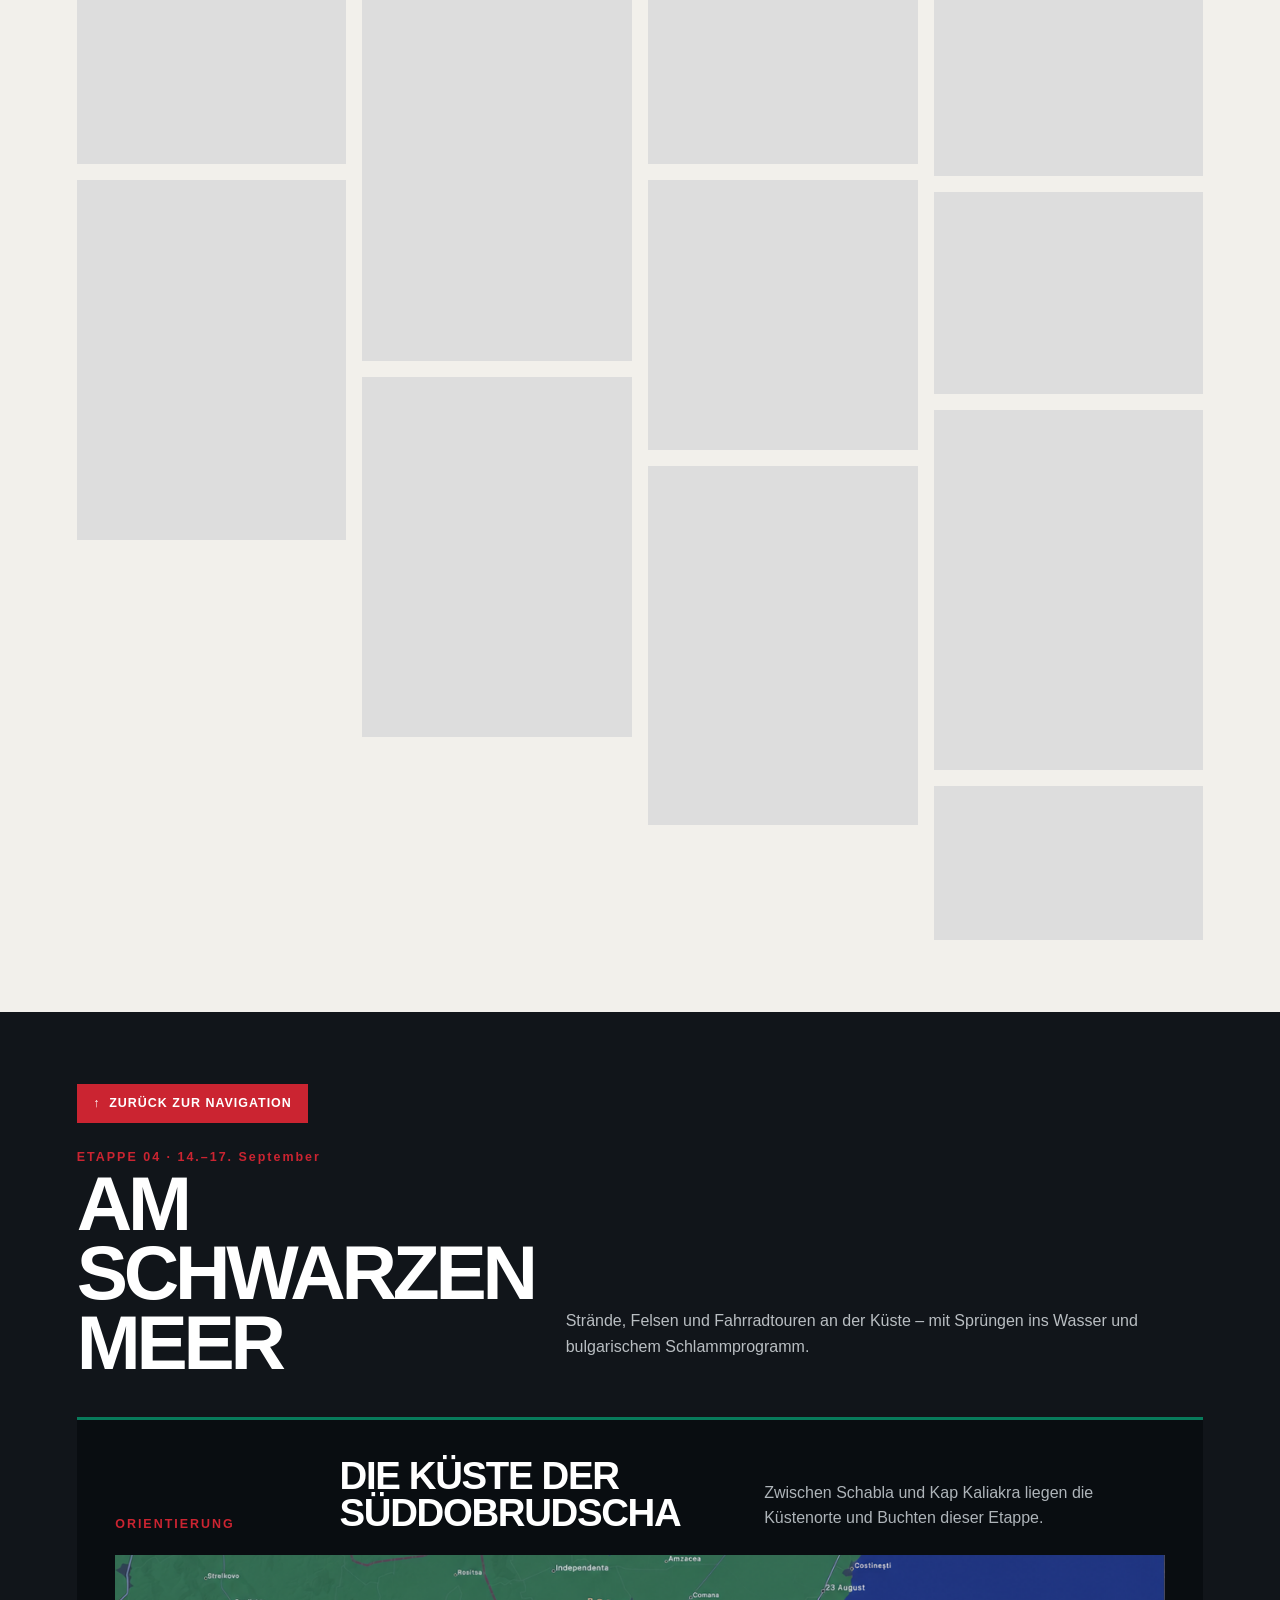
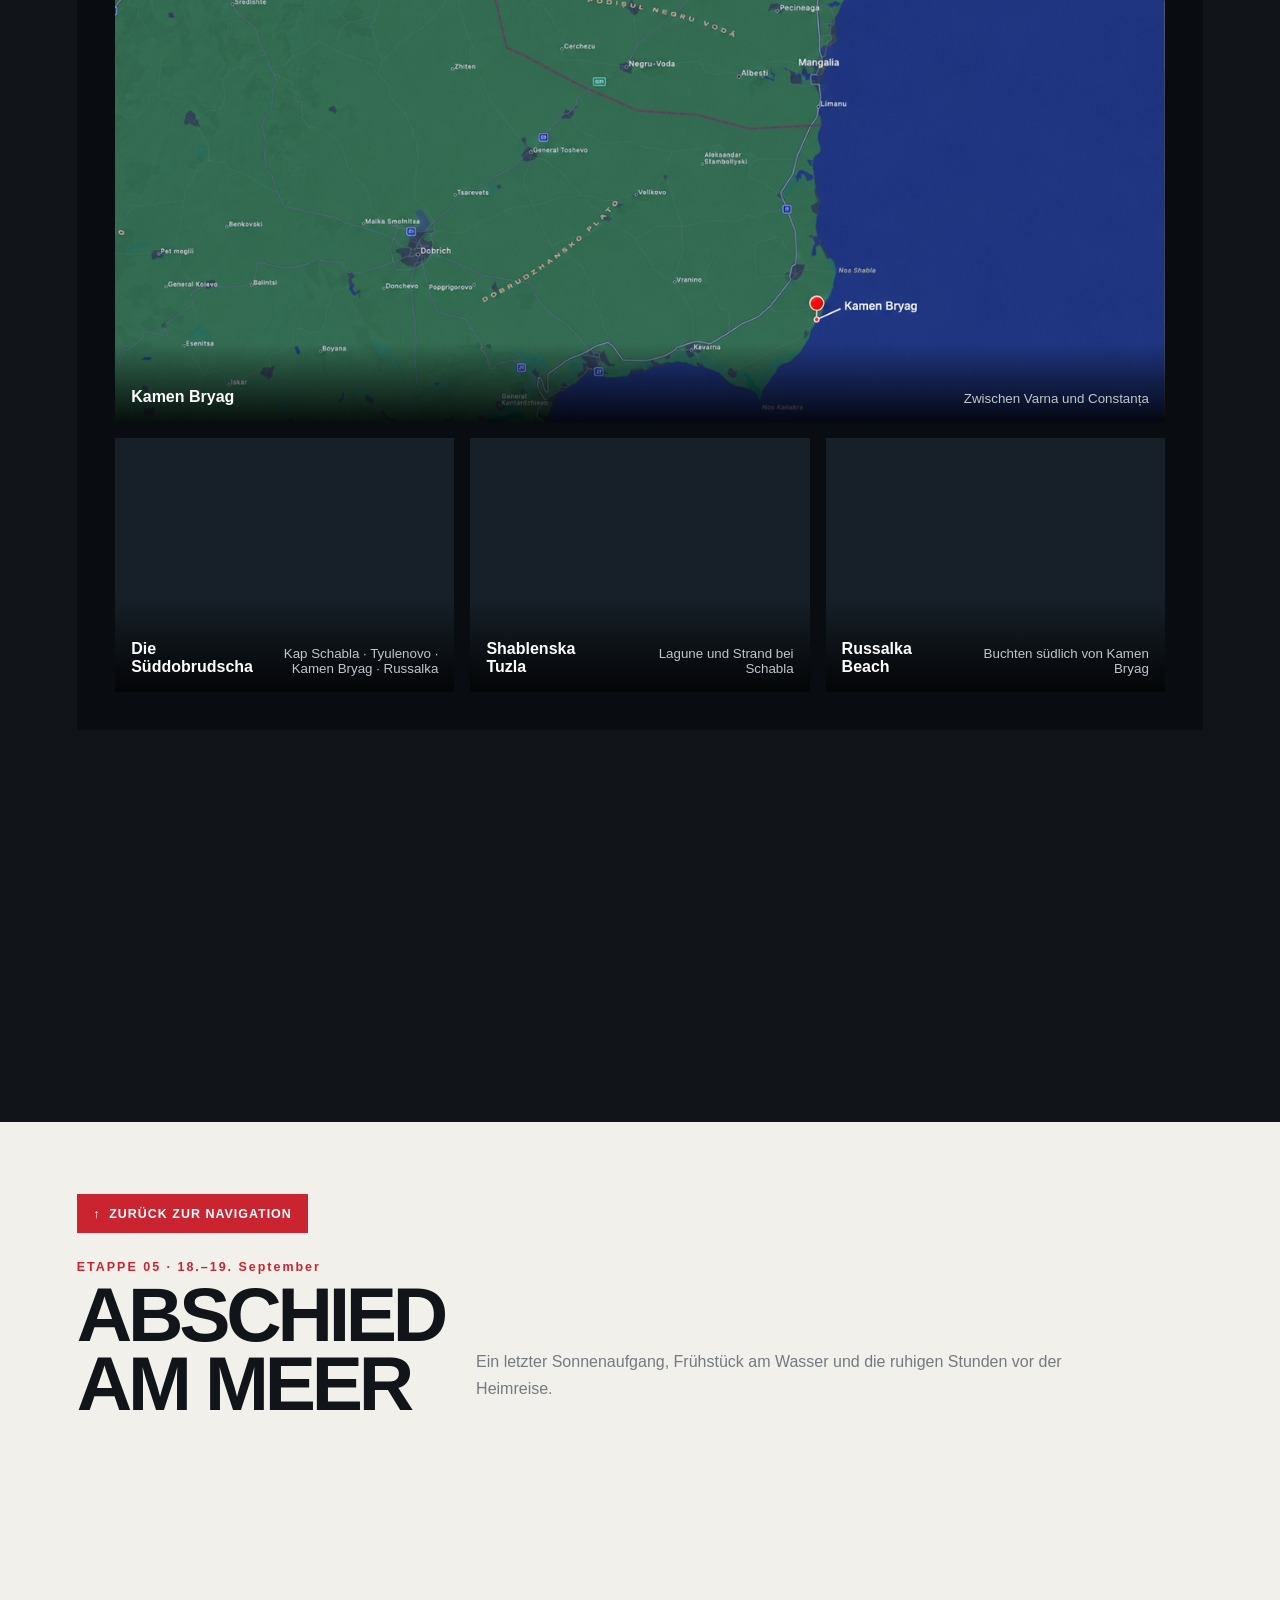
==== commit 9e53b6a6: "Add final football and farewell photos" ====
--- a/Bulgarien-2026/index.html
+++ b/Bulgarien-2026/index.html
@@ -99,6 +99,6 @@
 
   <script src="photos.js?v=20260928-1"></script>
   <script src="photo-additions.js?v=20260929-2"></script>
-  <script src="app.js?v=20260929-3"></script>
+  <script src="app.js?v=20260929-2"></script>
 </body>
 </html>
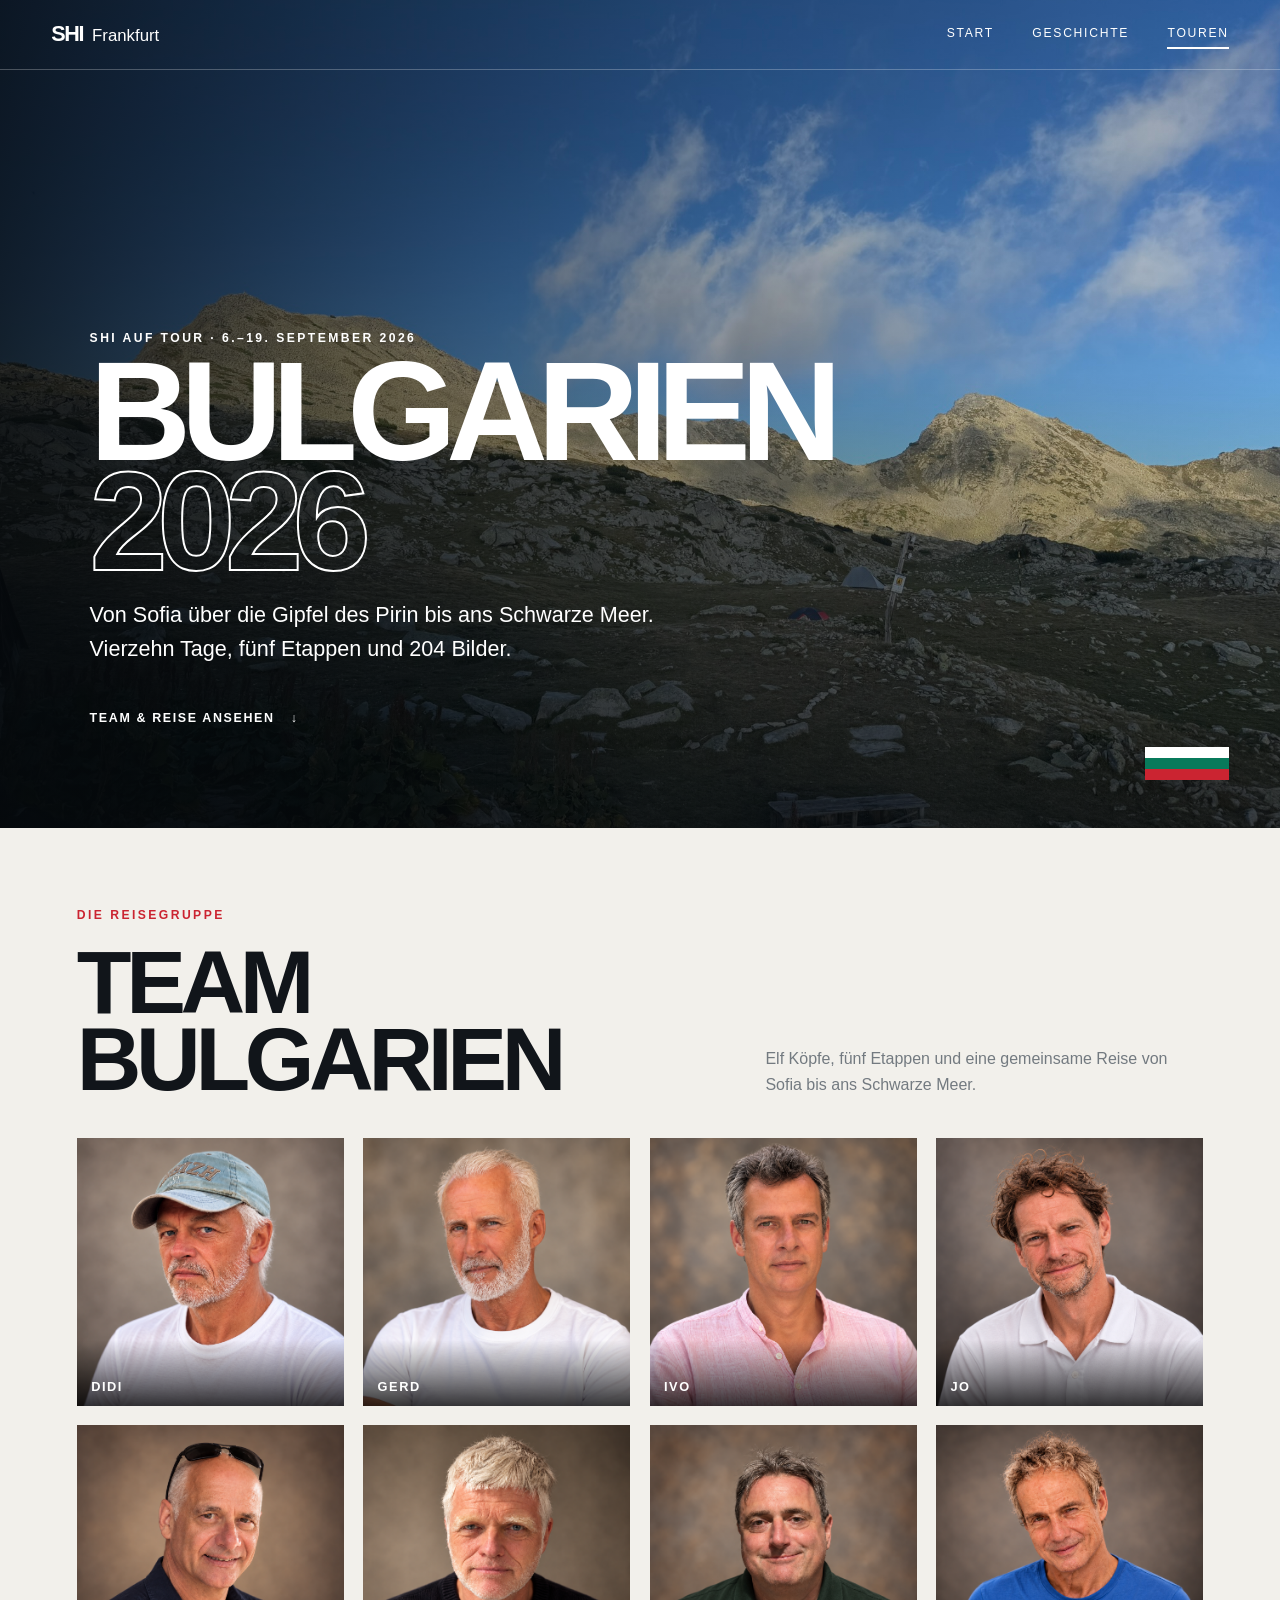
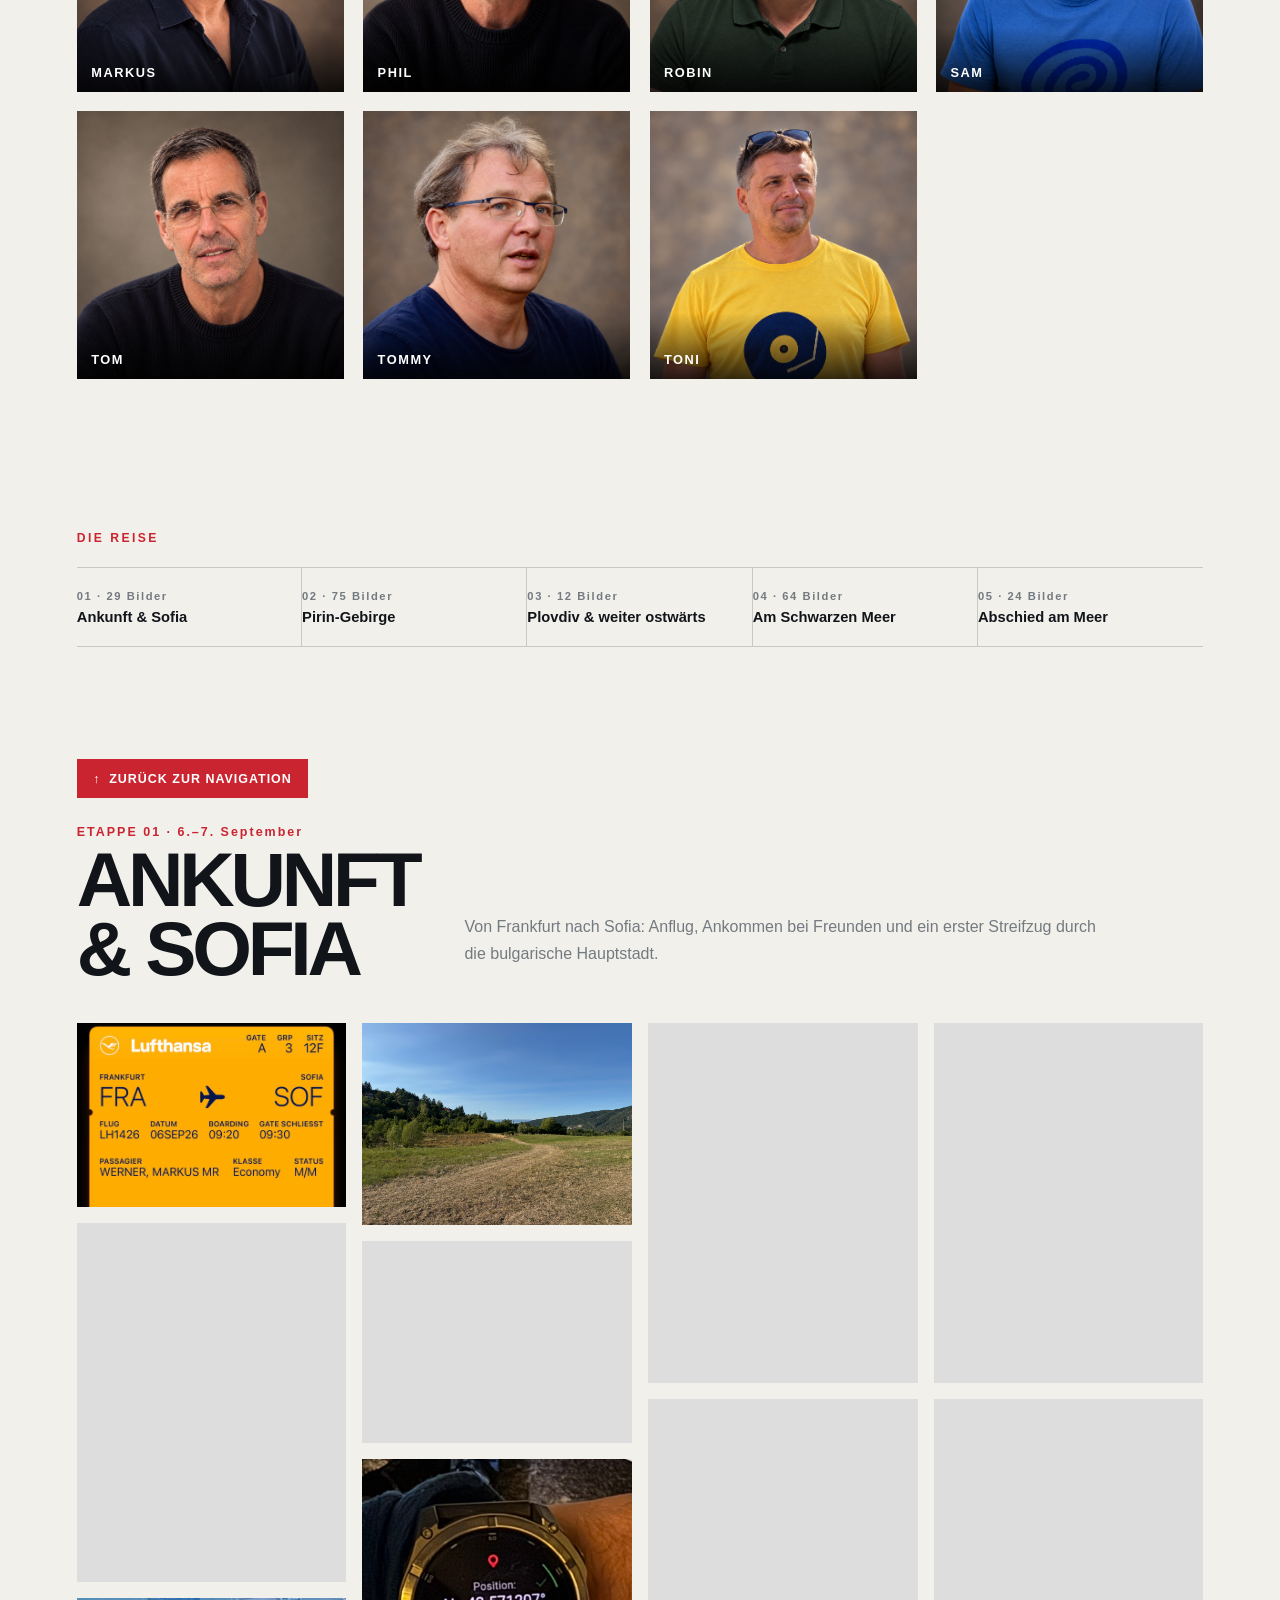
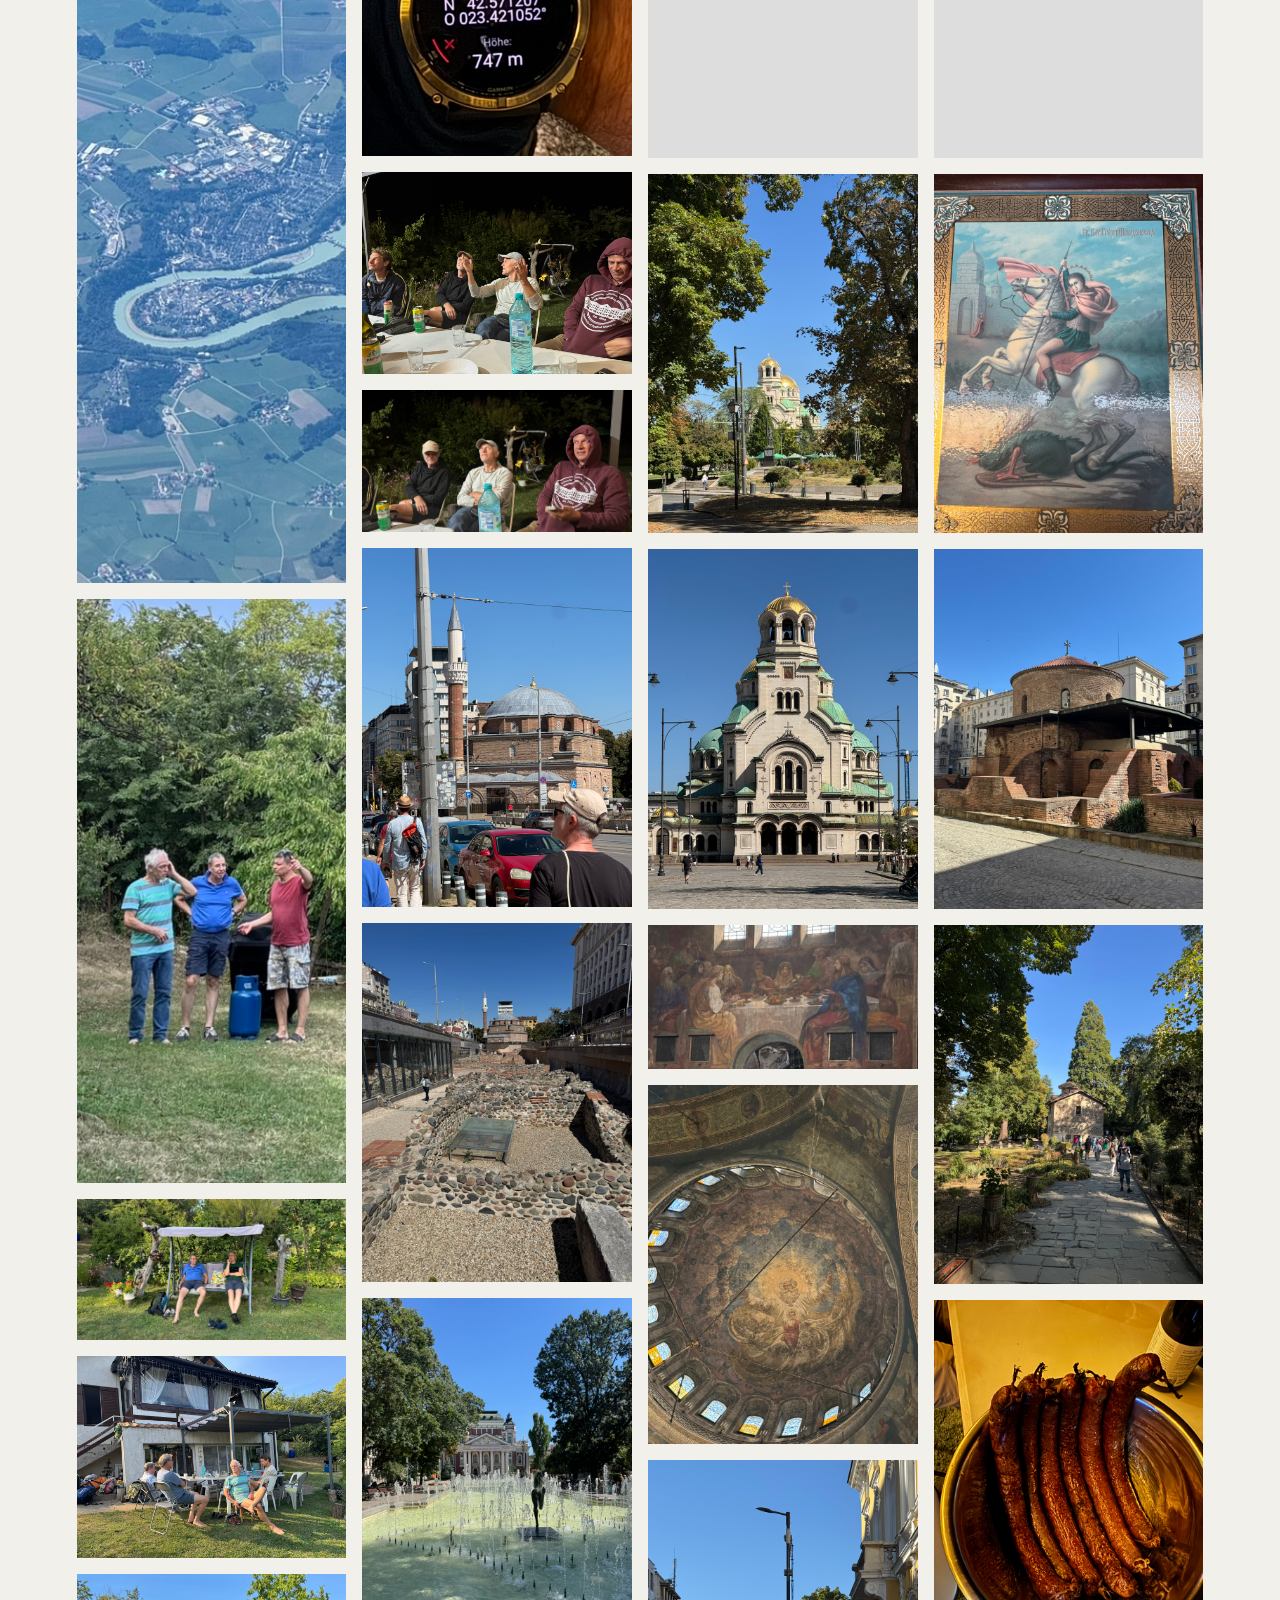
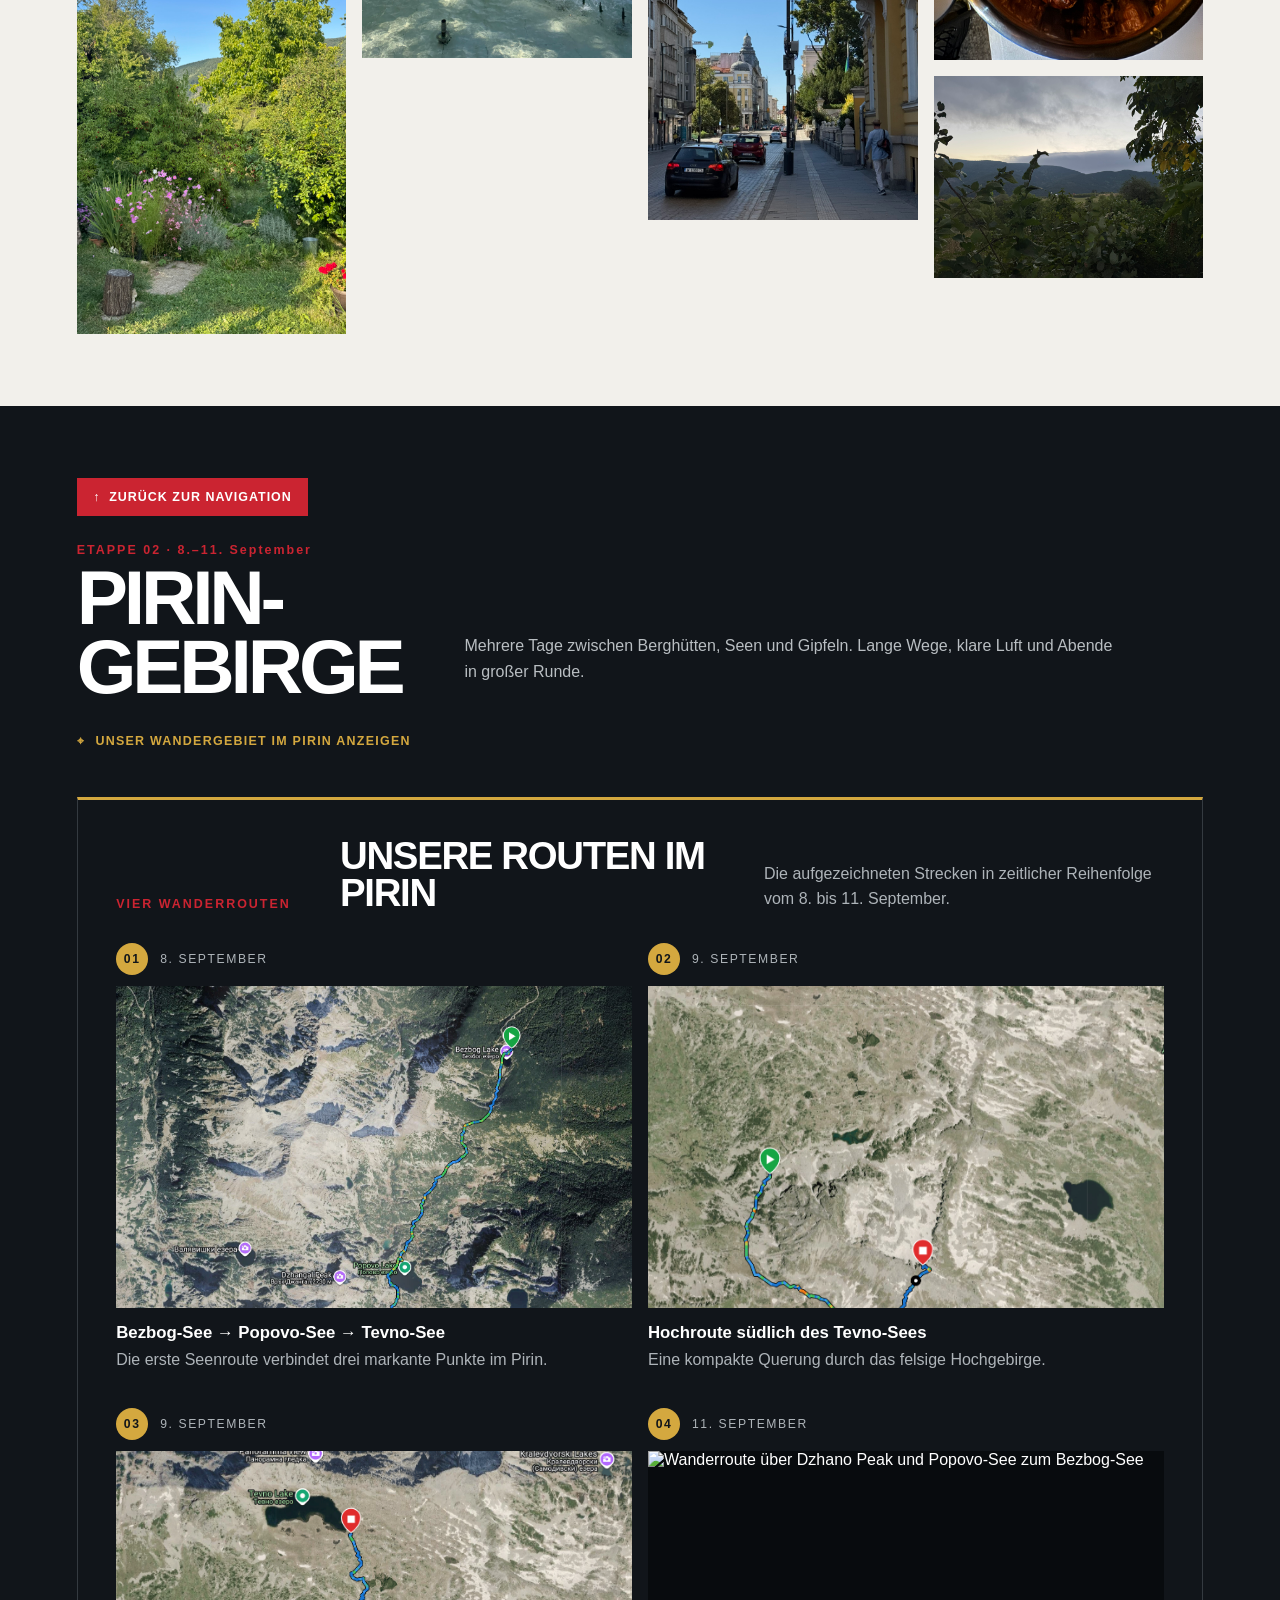
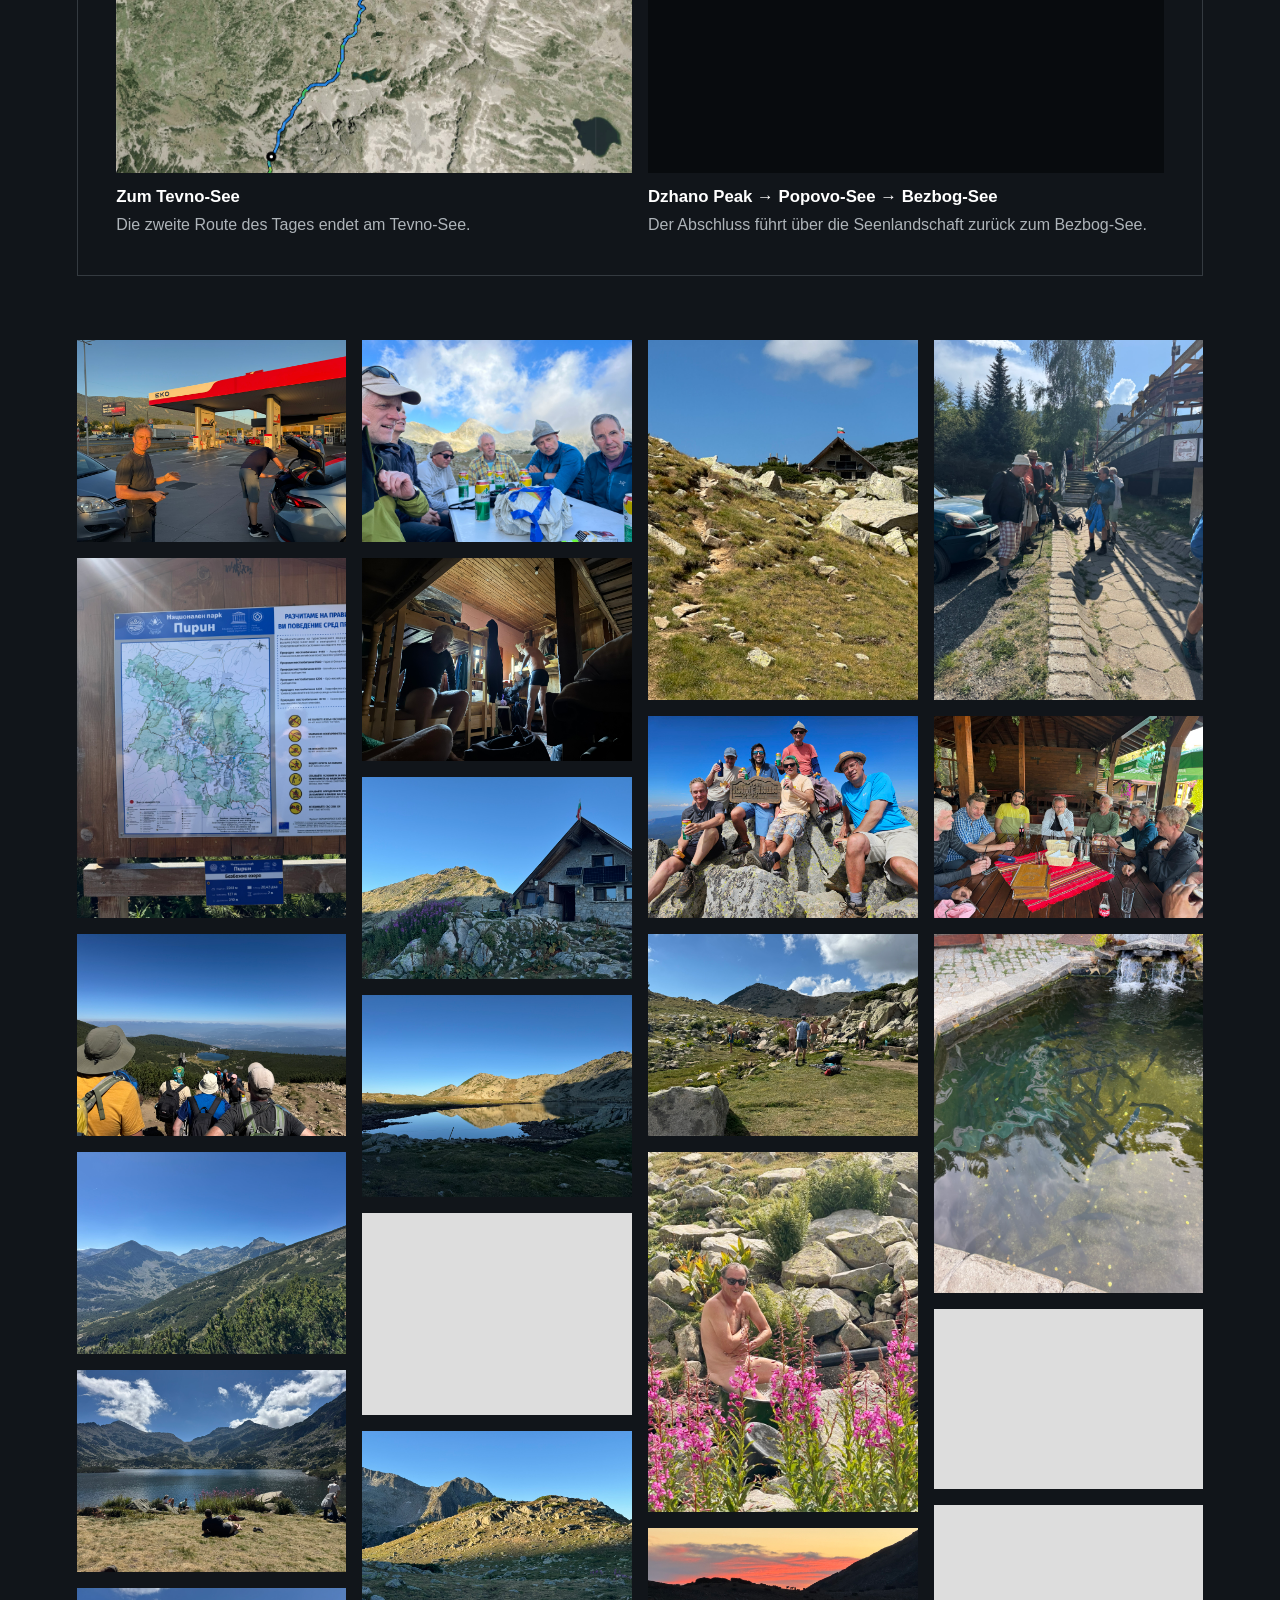
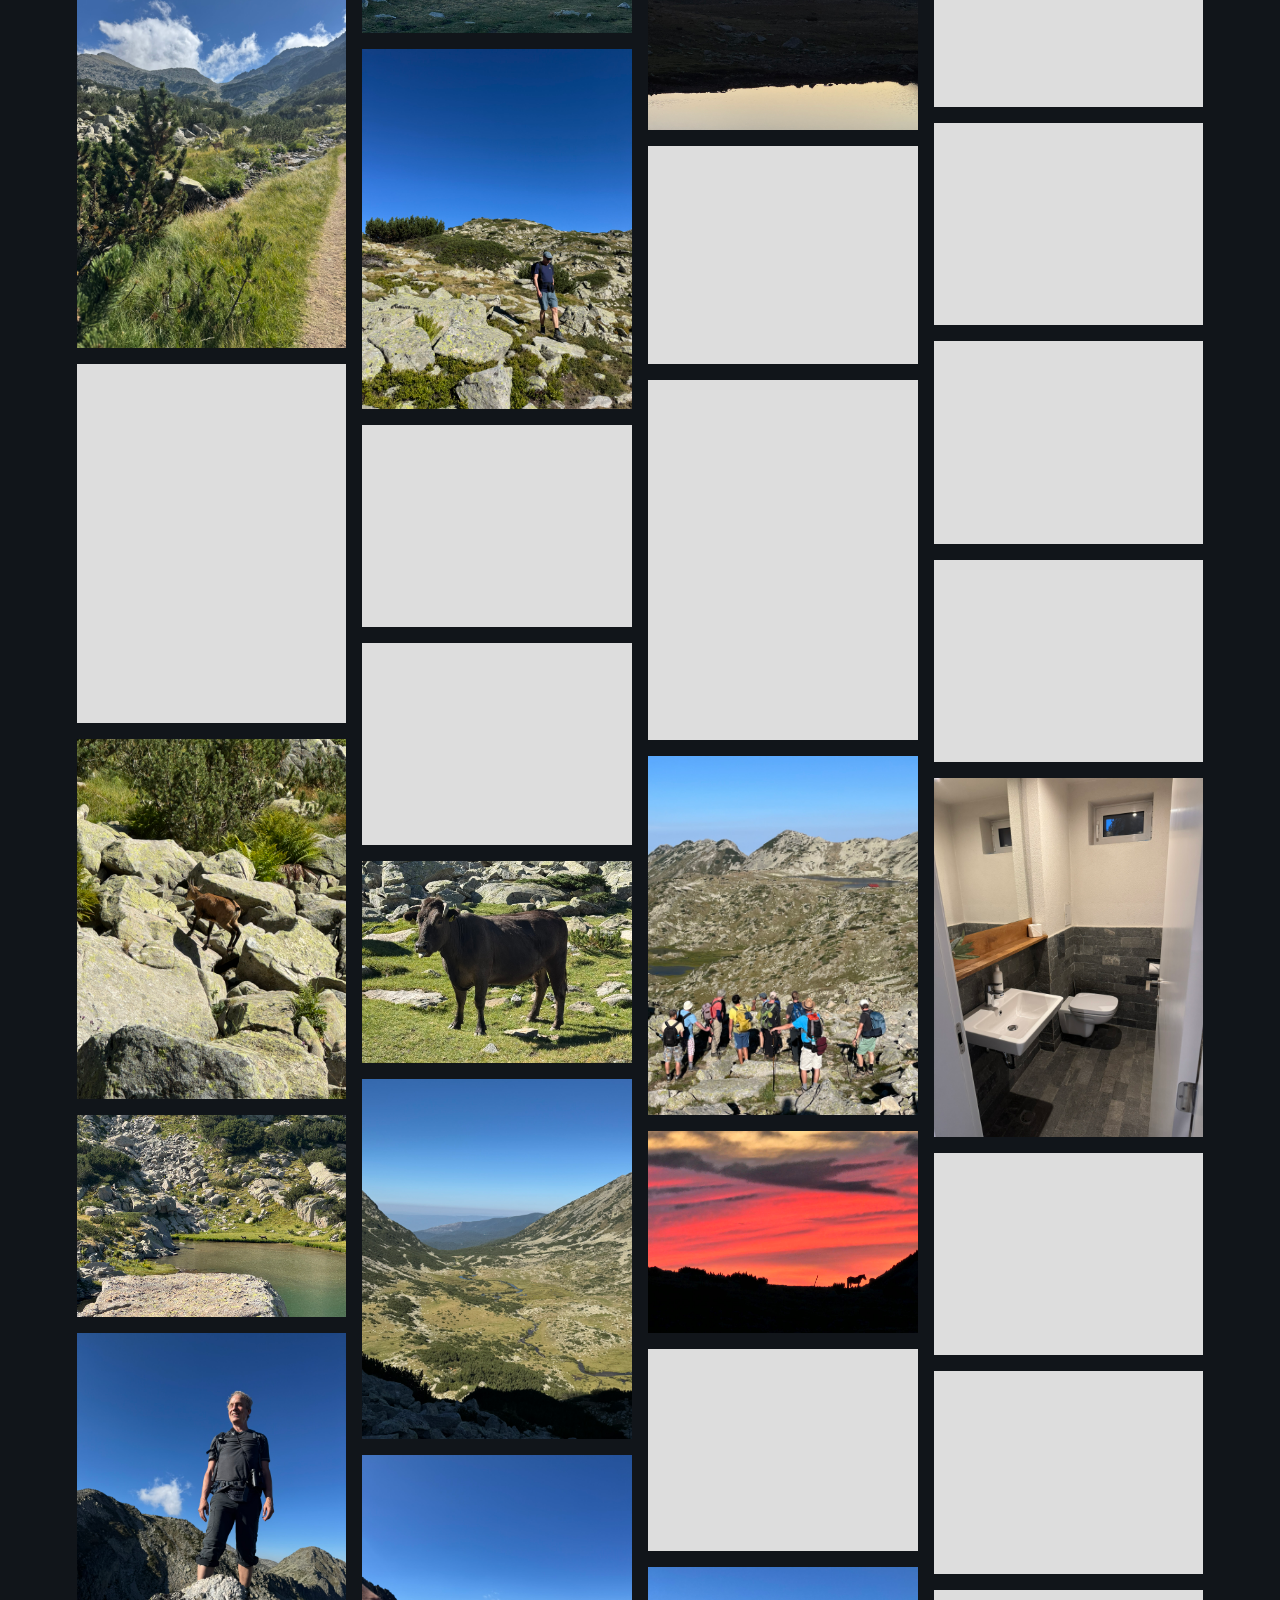
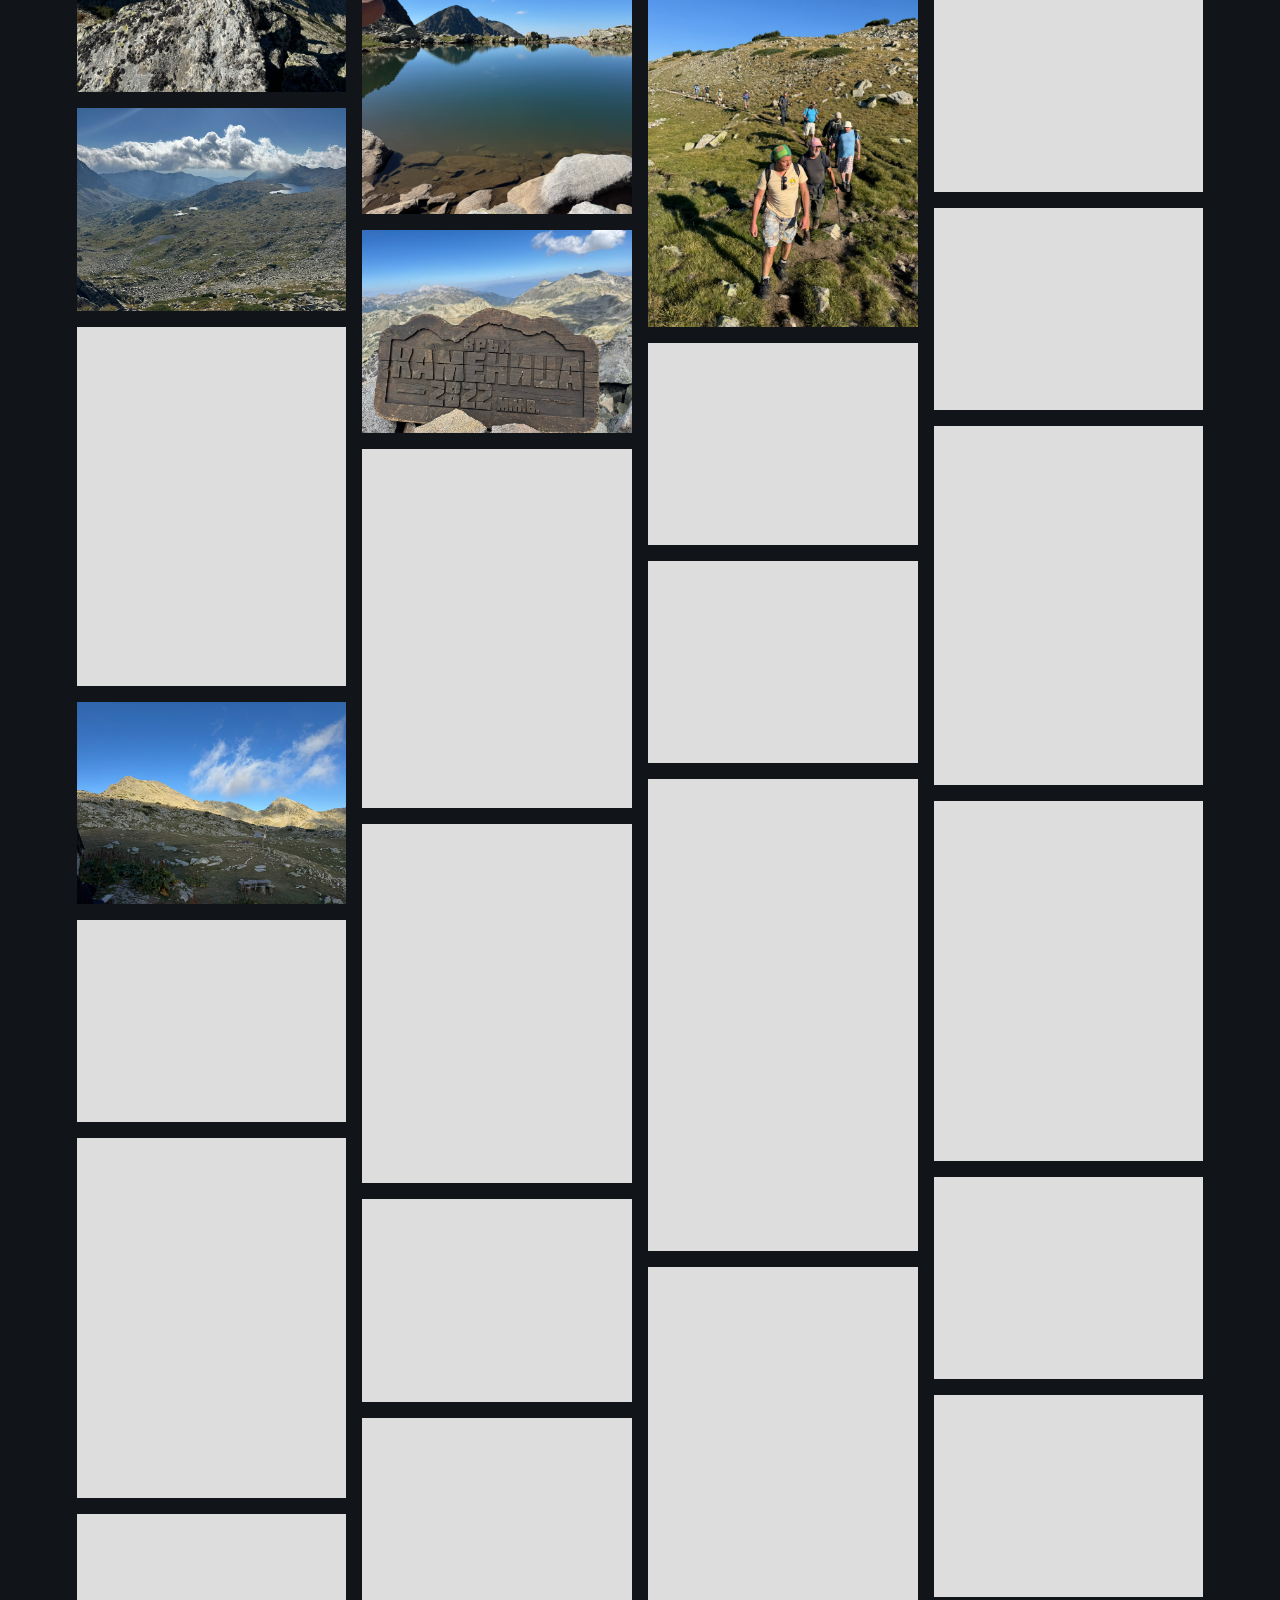
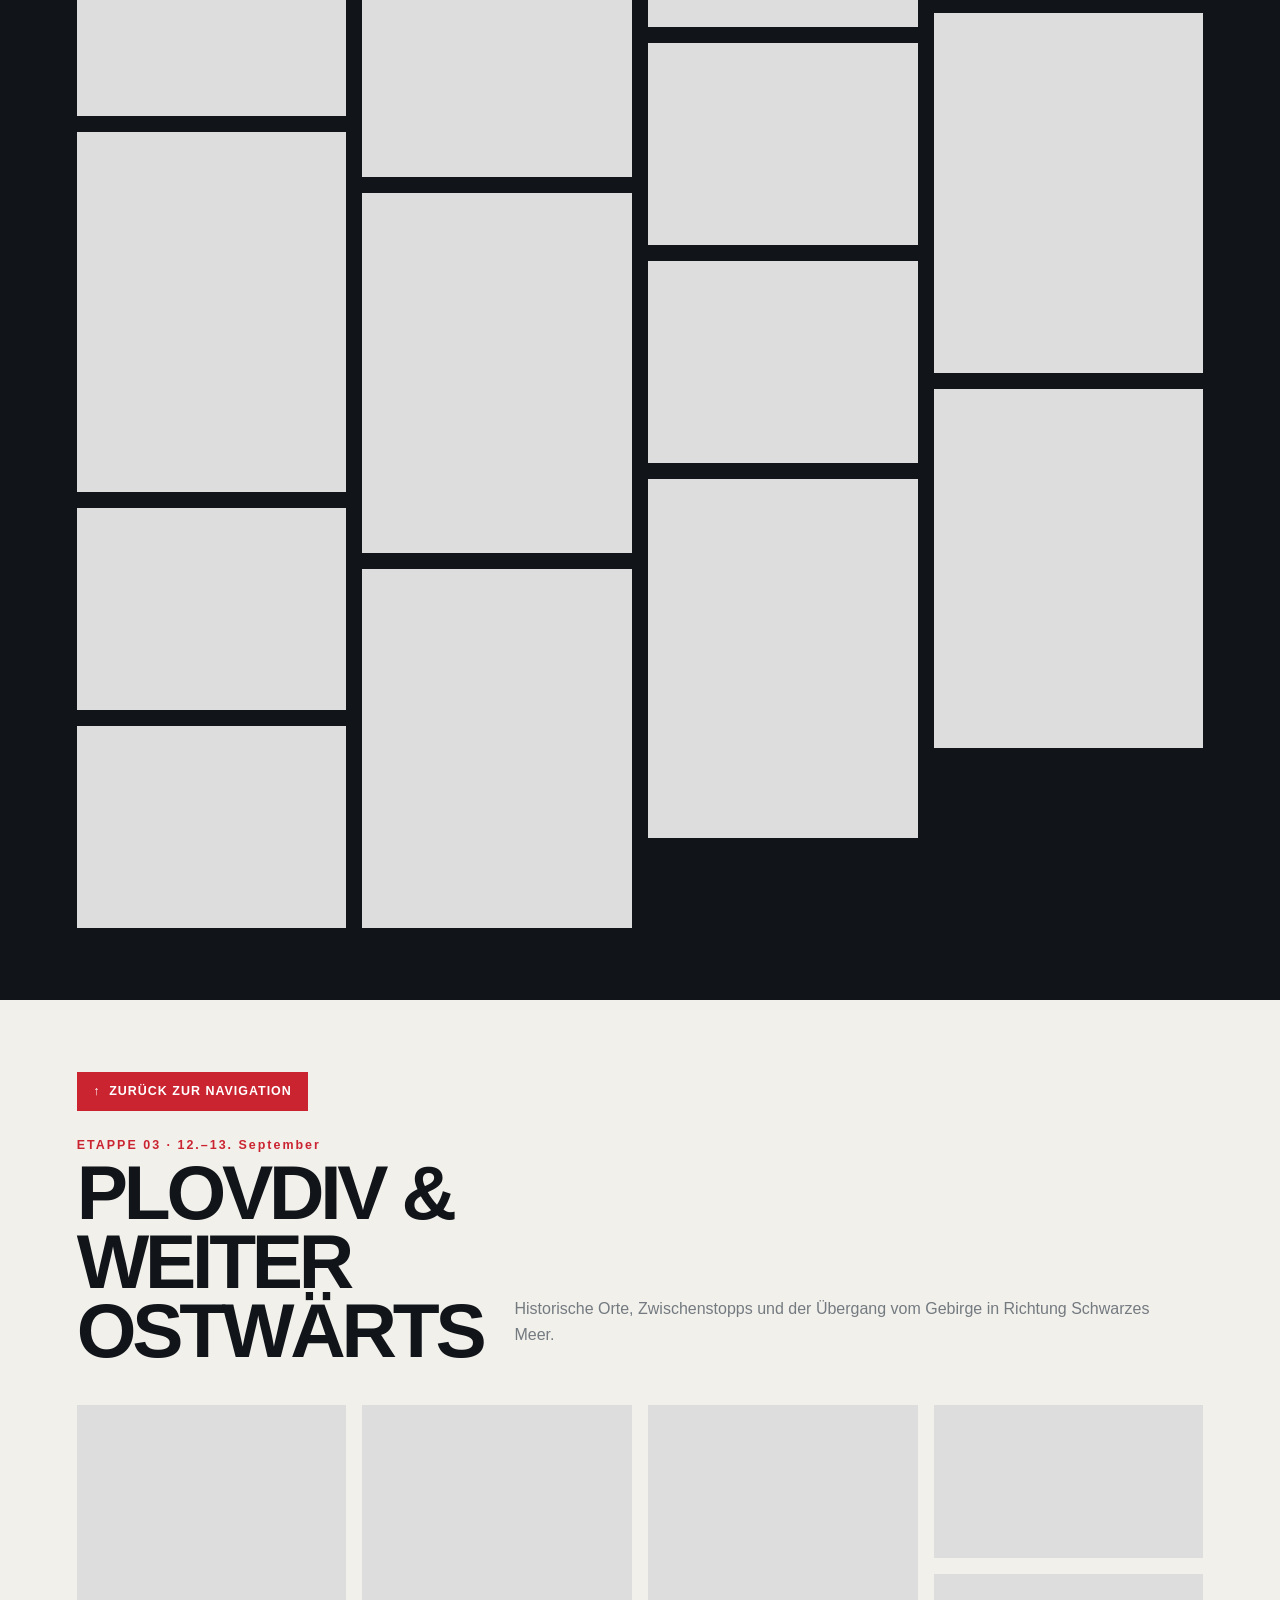
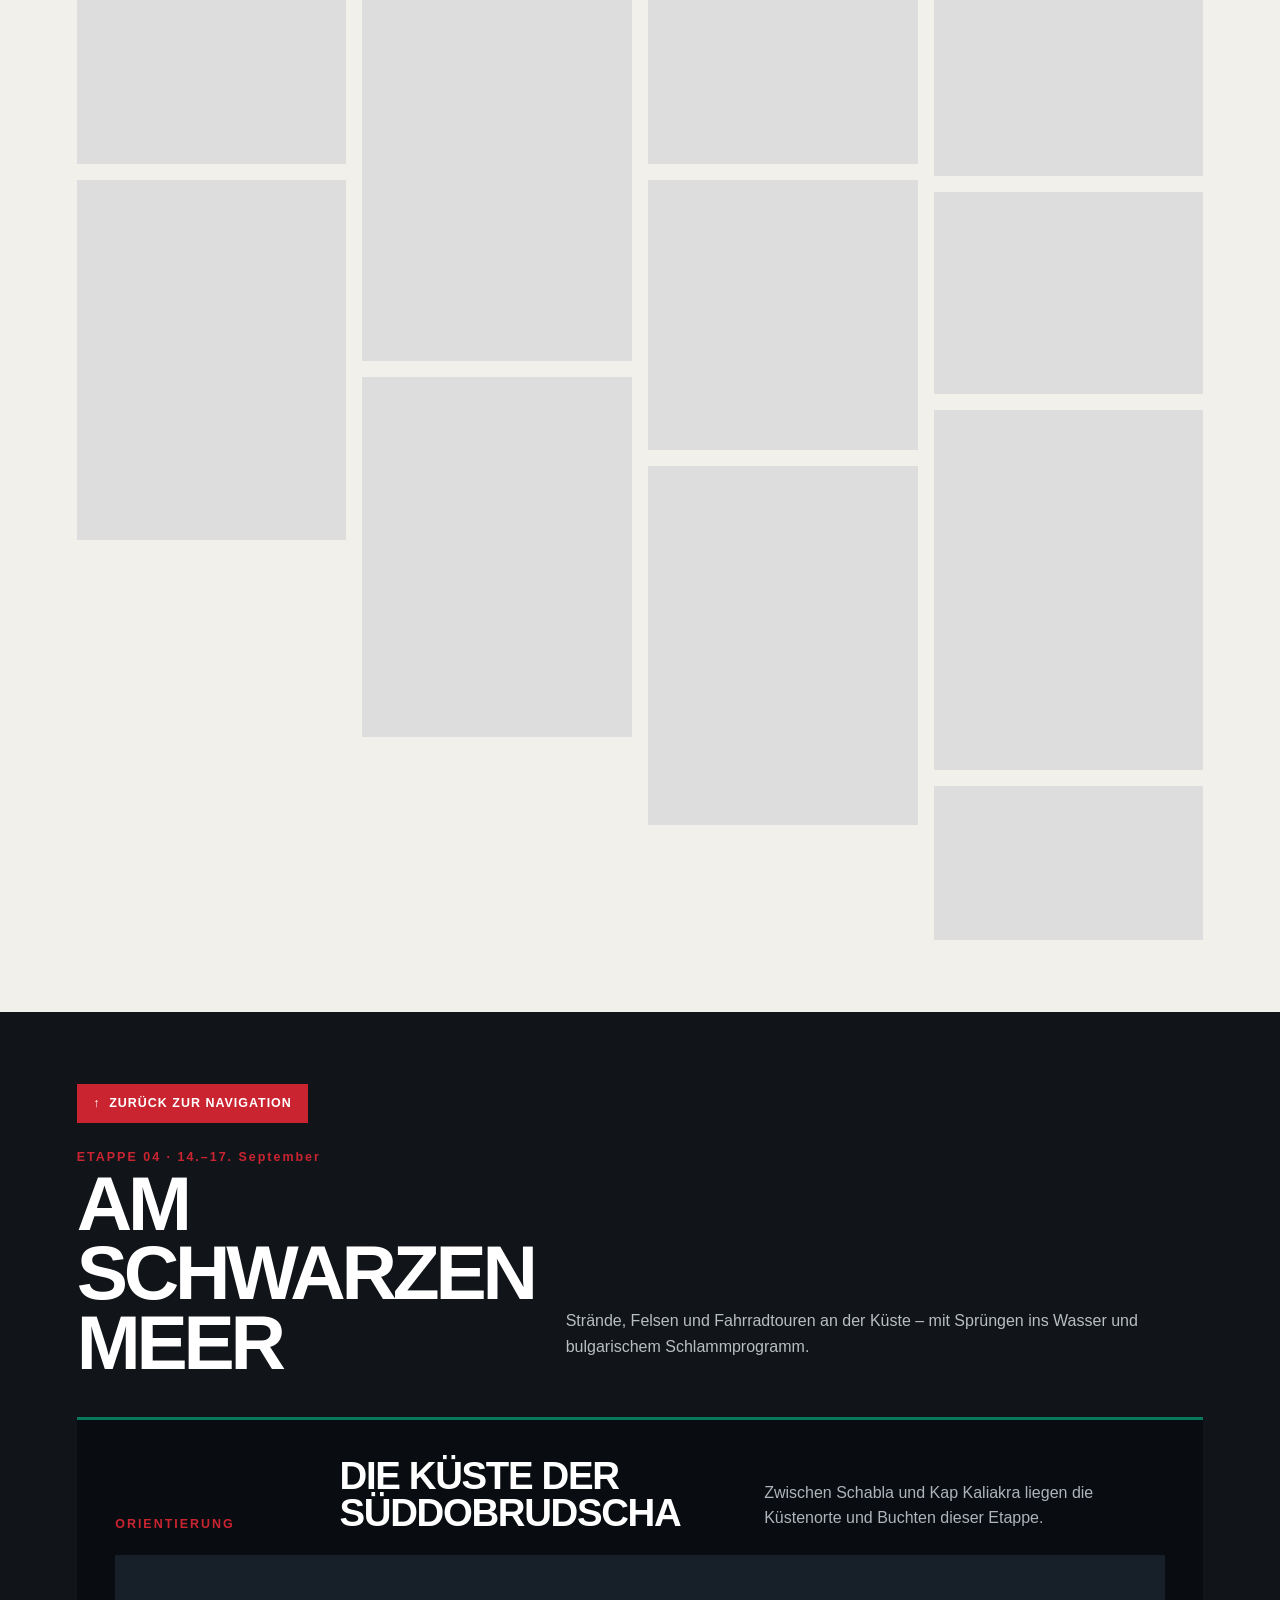
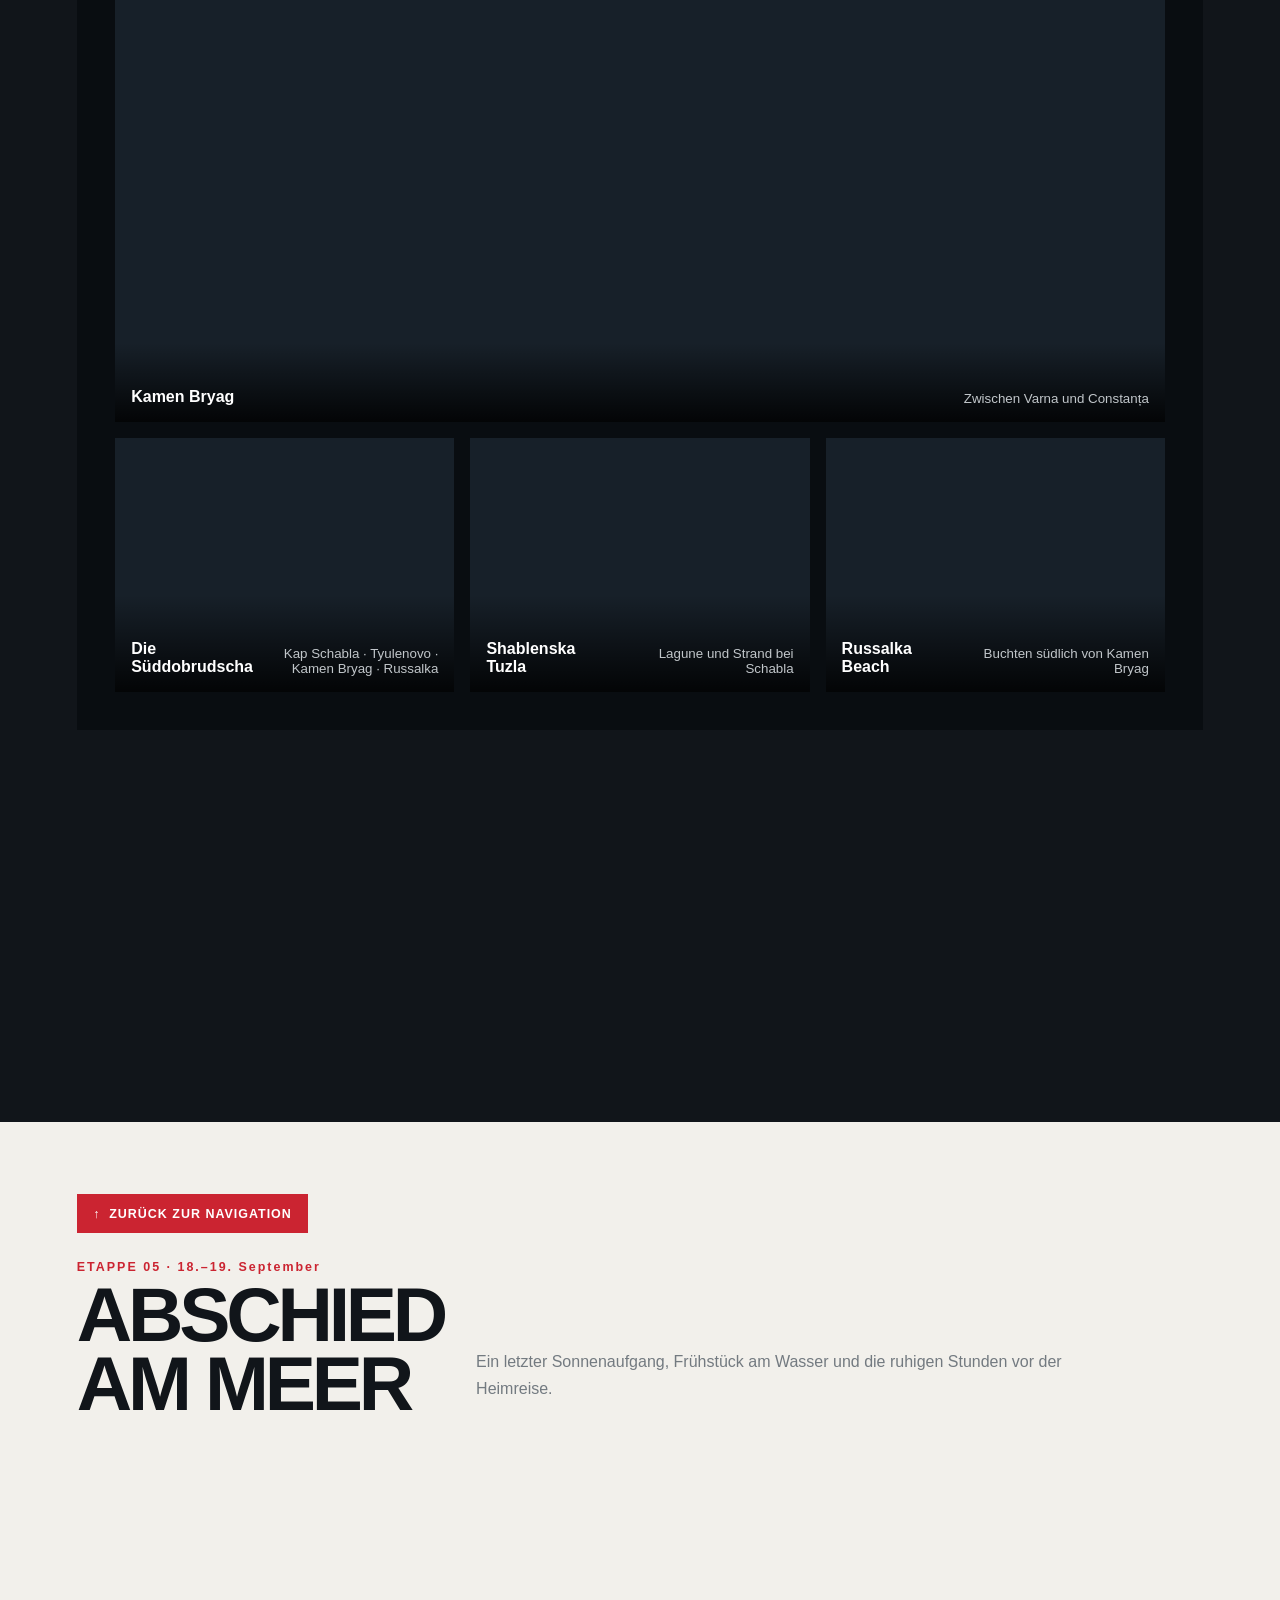
==== commit fa768ece: "Correct Bulgaria team to eleven travelers" ====
--- a/Bulgarien-2026/index.html
+++ b/Bulgarien-2026/index.html
@@ -56,10 +56,9 @@
           <p class="section-kicker">Die Reisegruppe</p>
           <h2 id="team-heading">Team Bulgarien</h2>
         </div>
-        <p>Zwölf Köpfe, fünf Etappen und eine gemeinsame Reise von Sofia bis ans Schwarze Meer.</p>
+        <p>Elf Köpfe, fünf Etappen und eine gemeinsame Reise von Sofia bis ans Schwarze Meer.</p>
       </header>
       <div class="team-grid">
-        <figure><img src="images/team/Anders.png" alt="Porträt von Anders"><figcaption>Anders</figcaption></figure>
         <figure><img src="images/team/Didi.png" alt="Porträt von Didi"><figcaption>Didi</figcaption></figure>
         <figure><img src="images/team/Gerd.png" alt="Porträt von Gerd"><figcaption>Gerd</figcaption></figure>
         <figure><img src="images/team/Ivo.png" alt="Porträt von Ivo"><figcaption>Ivo</figcaption></figure>
@@ -99,6 +98,6 @@
 
   <script src="photos.js?v=20260928-1"></script>
   <script src="photo-additions.js?v=20260929-2"></script>
-  <script src="app.js?v=20260929-2"></script>
+  <script src="app.js?v=20260929-3"></script>
 </body>
 </html>
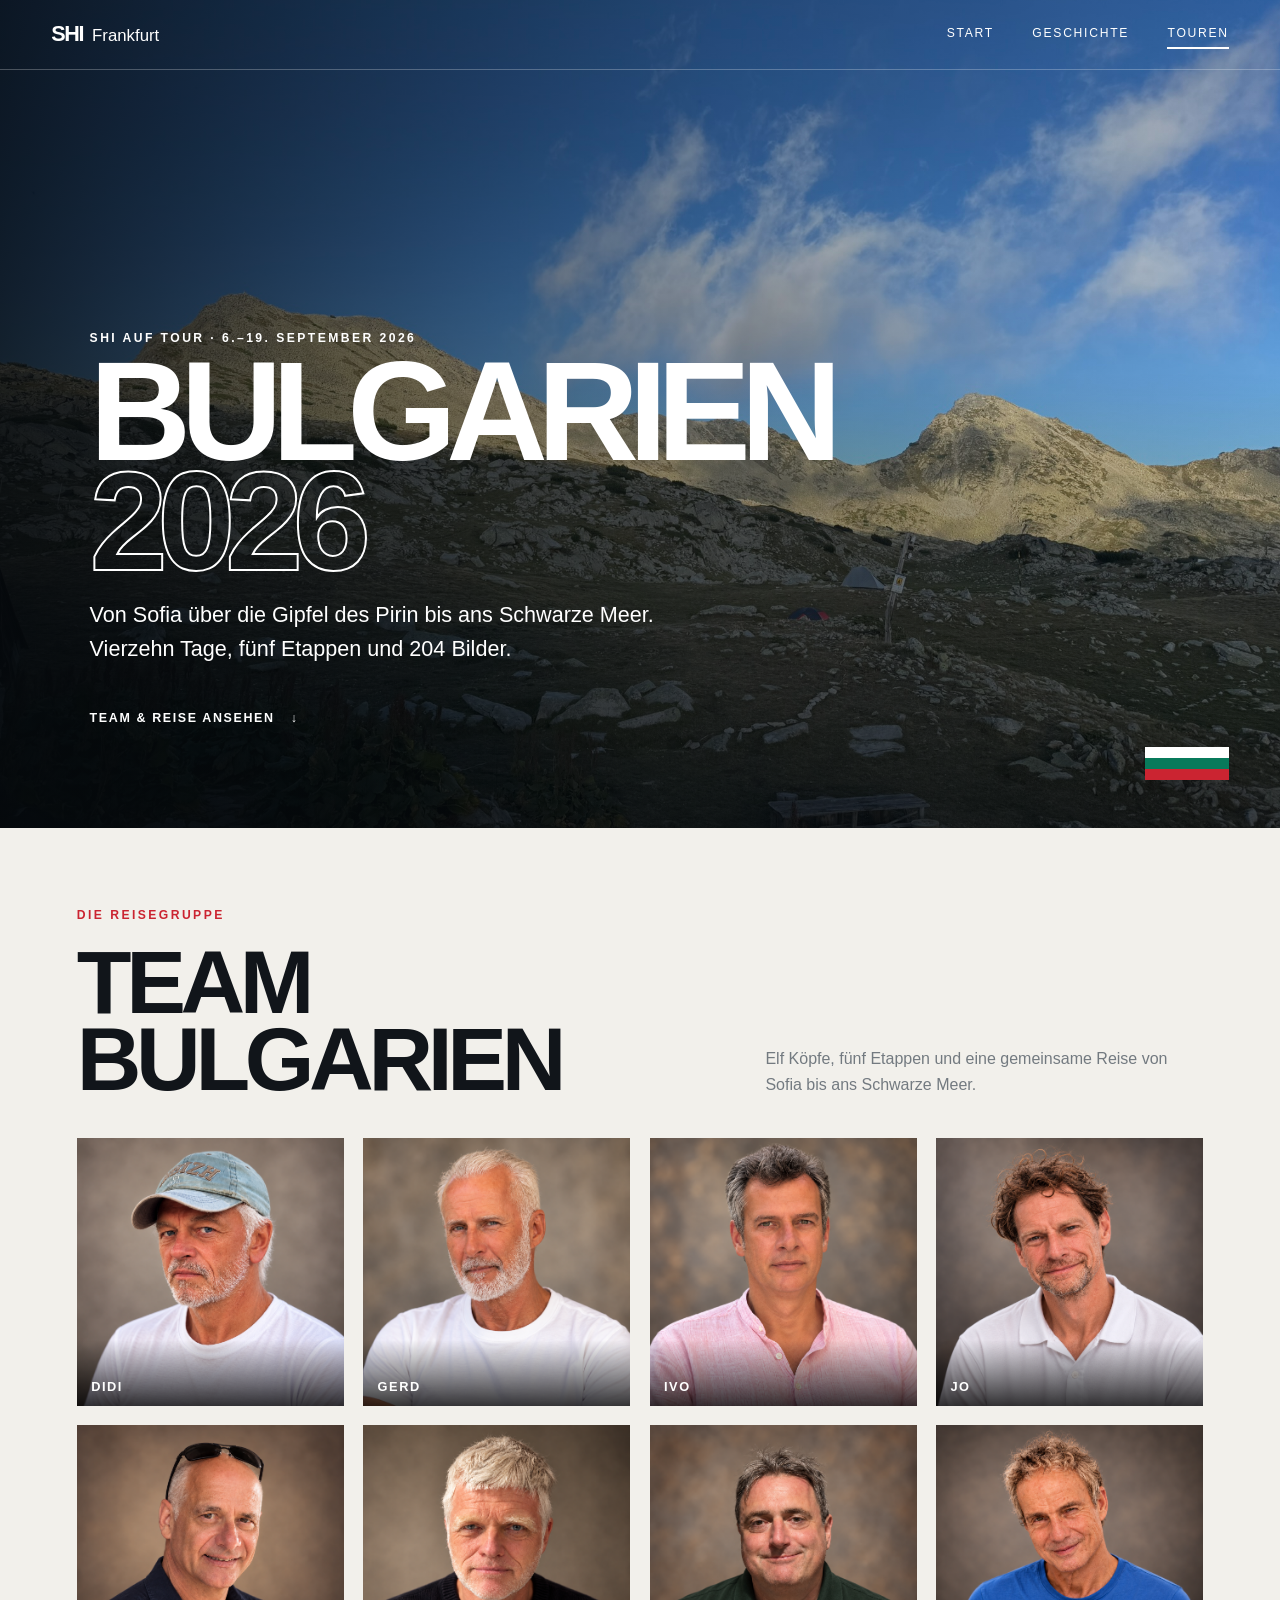
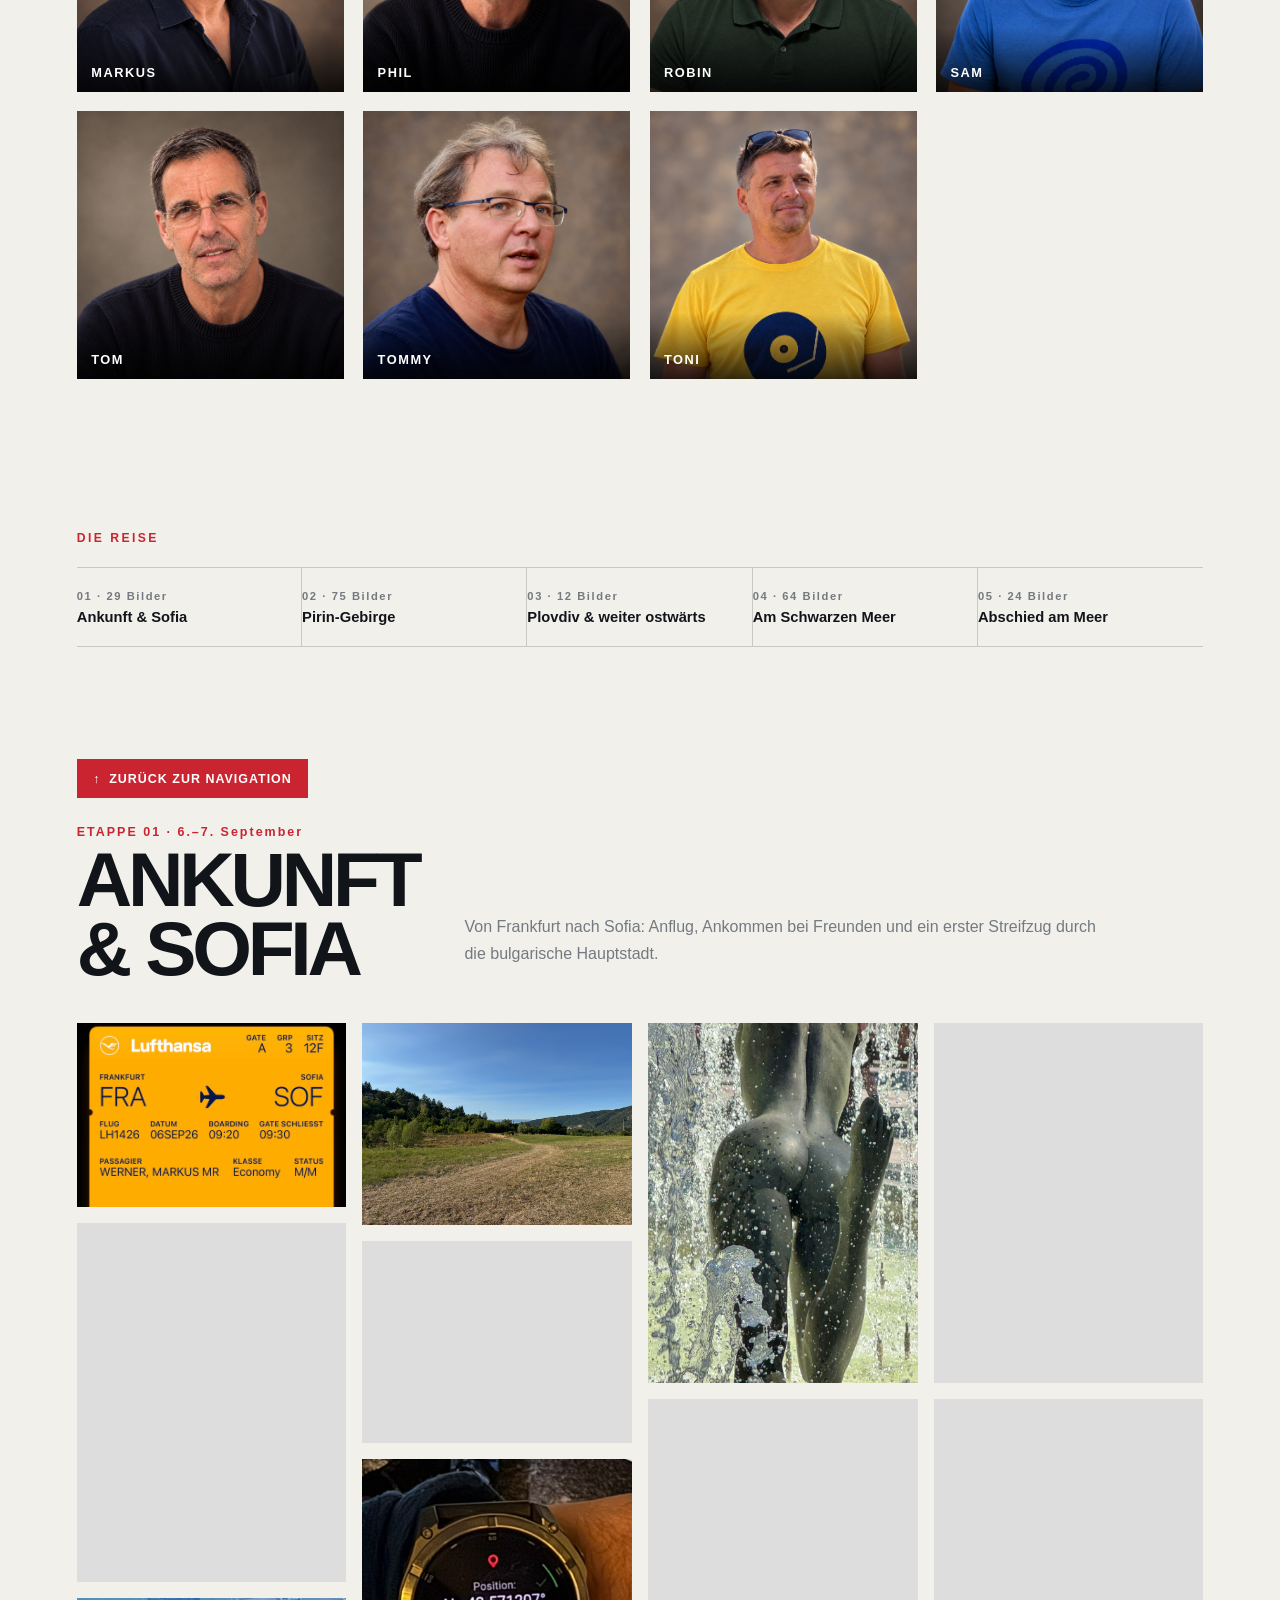
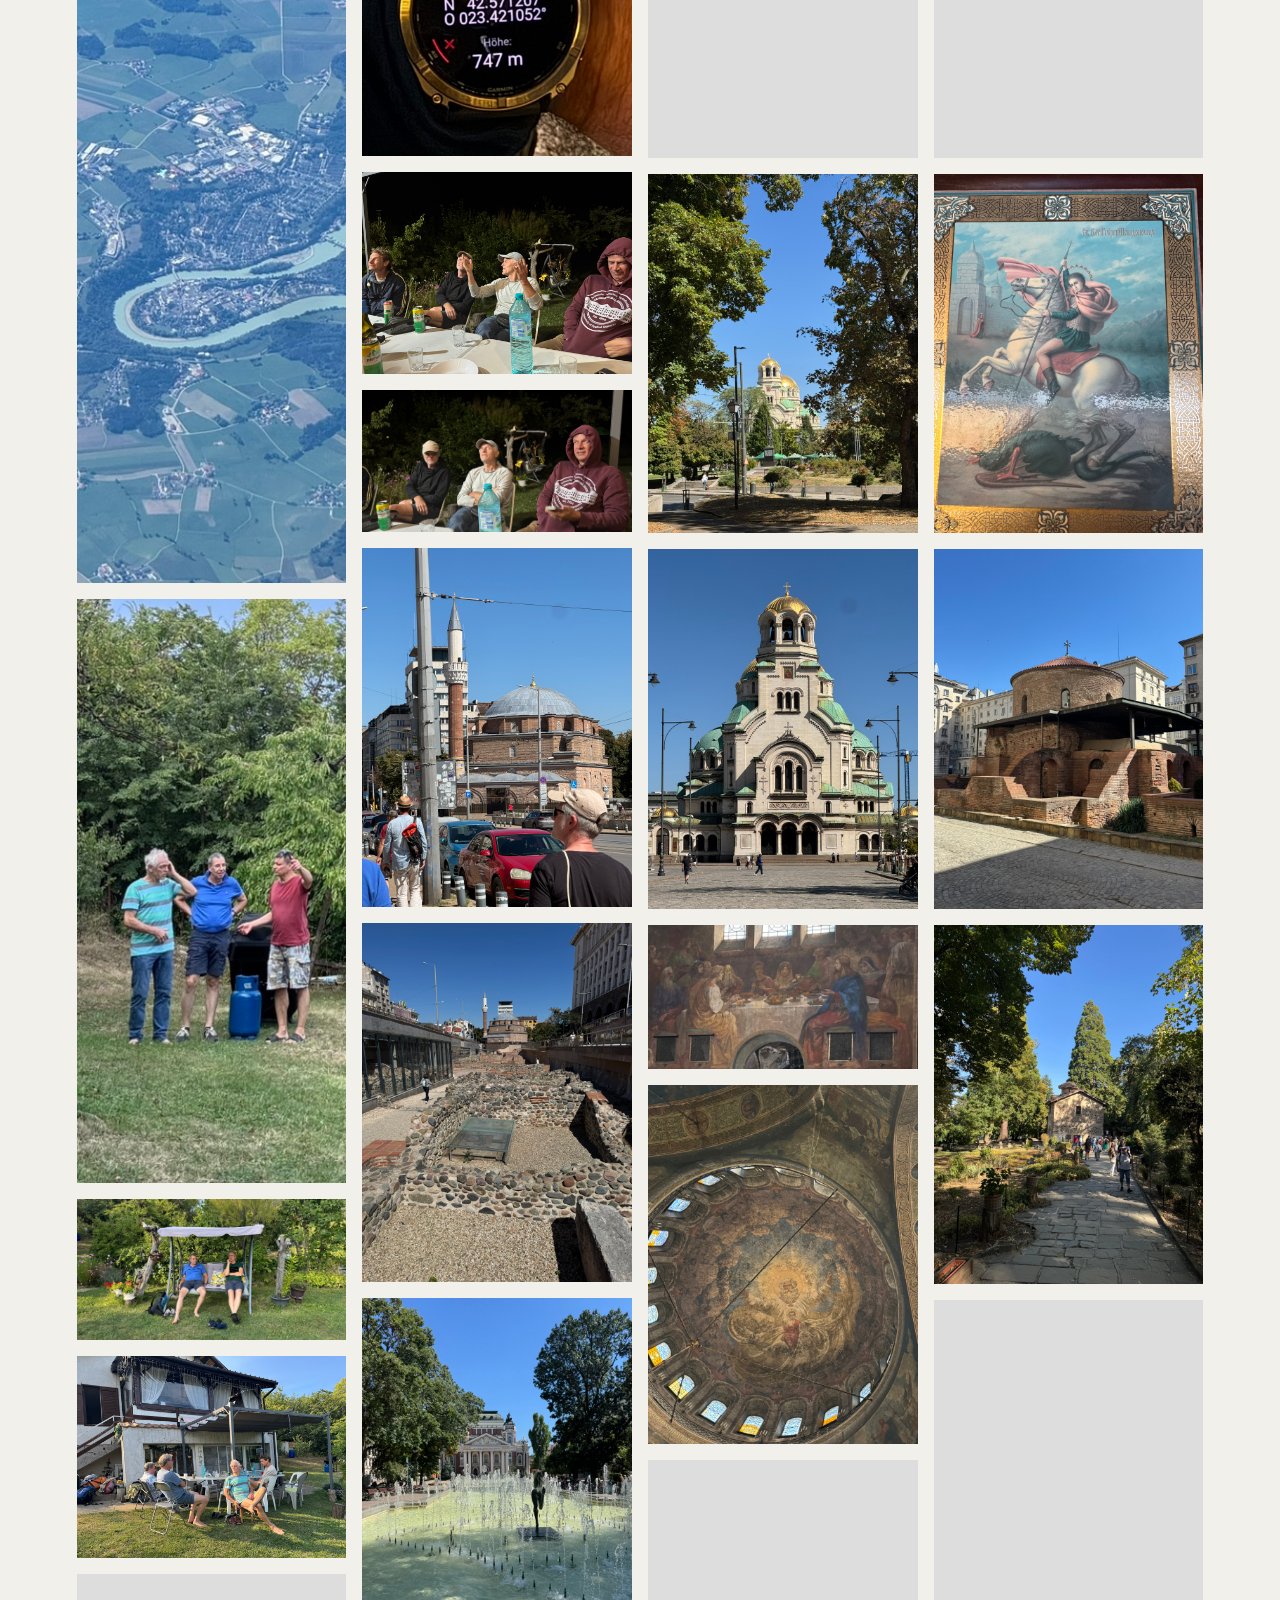
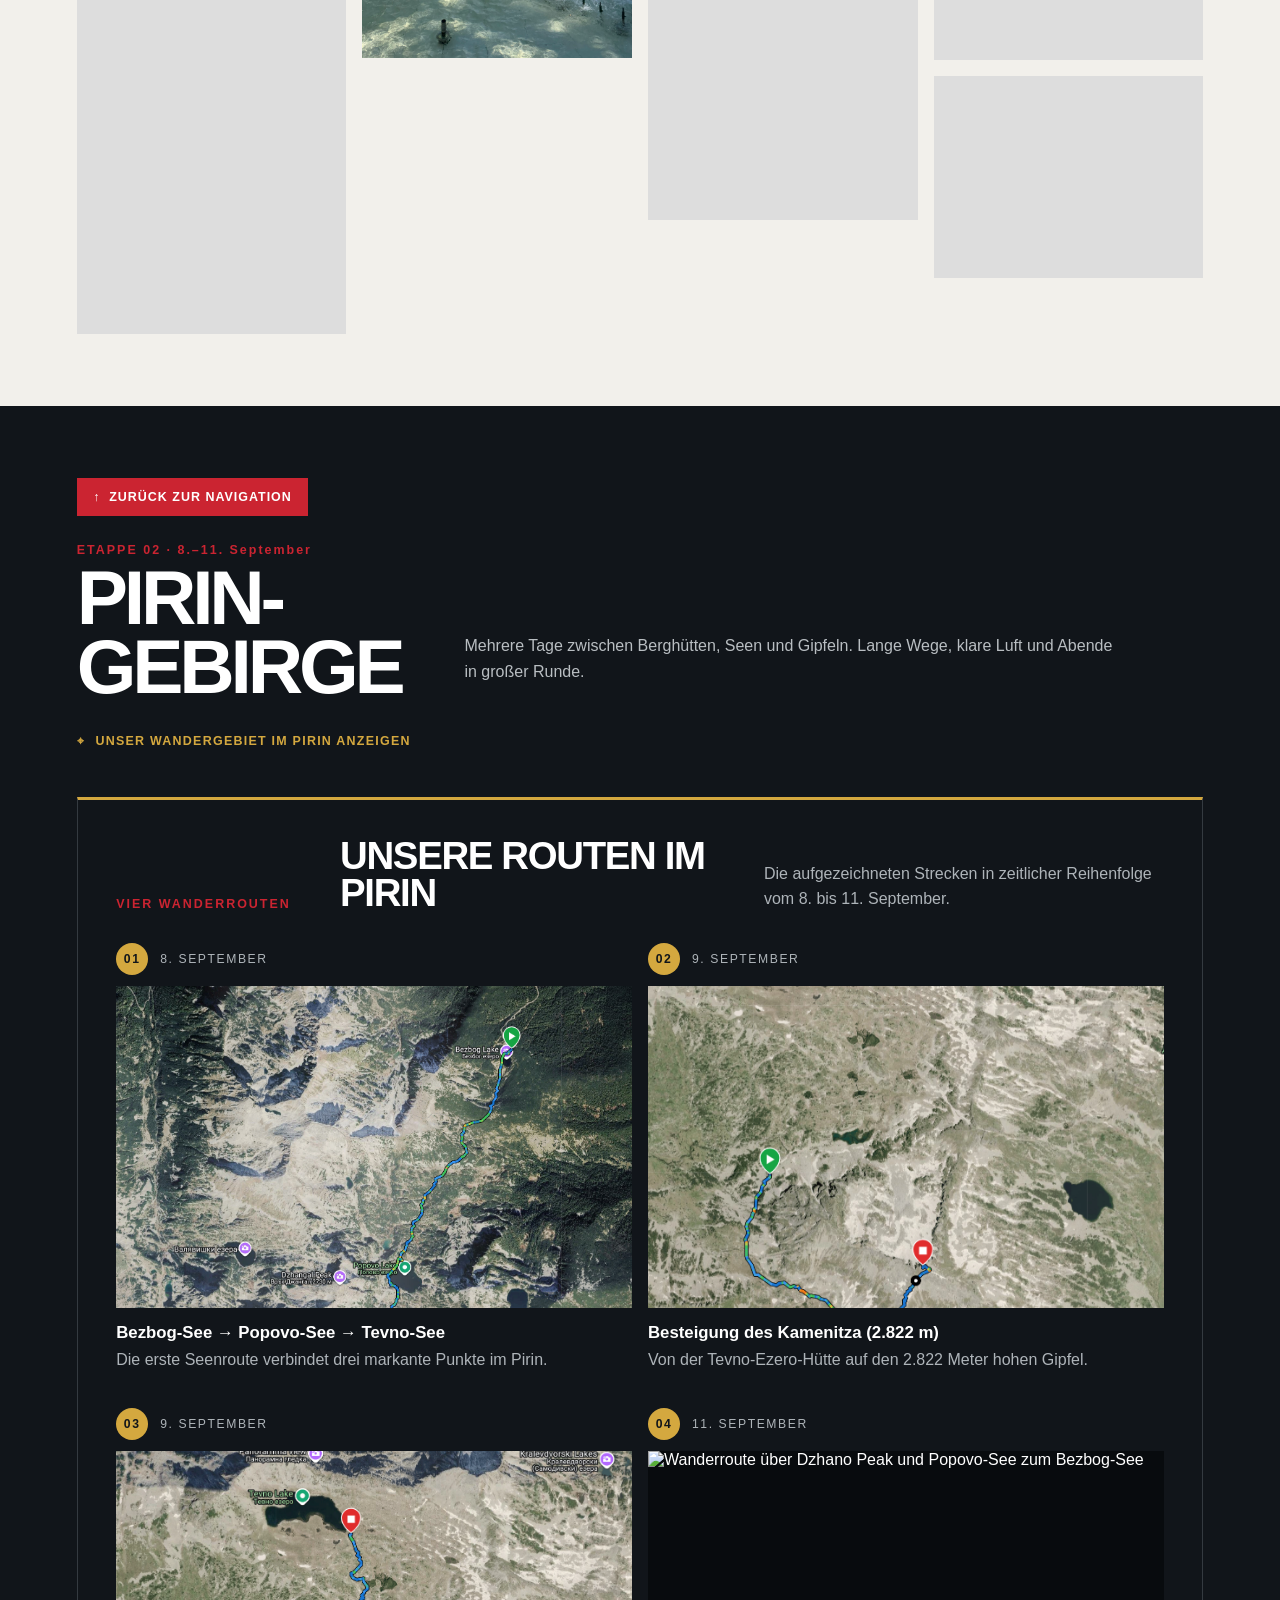
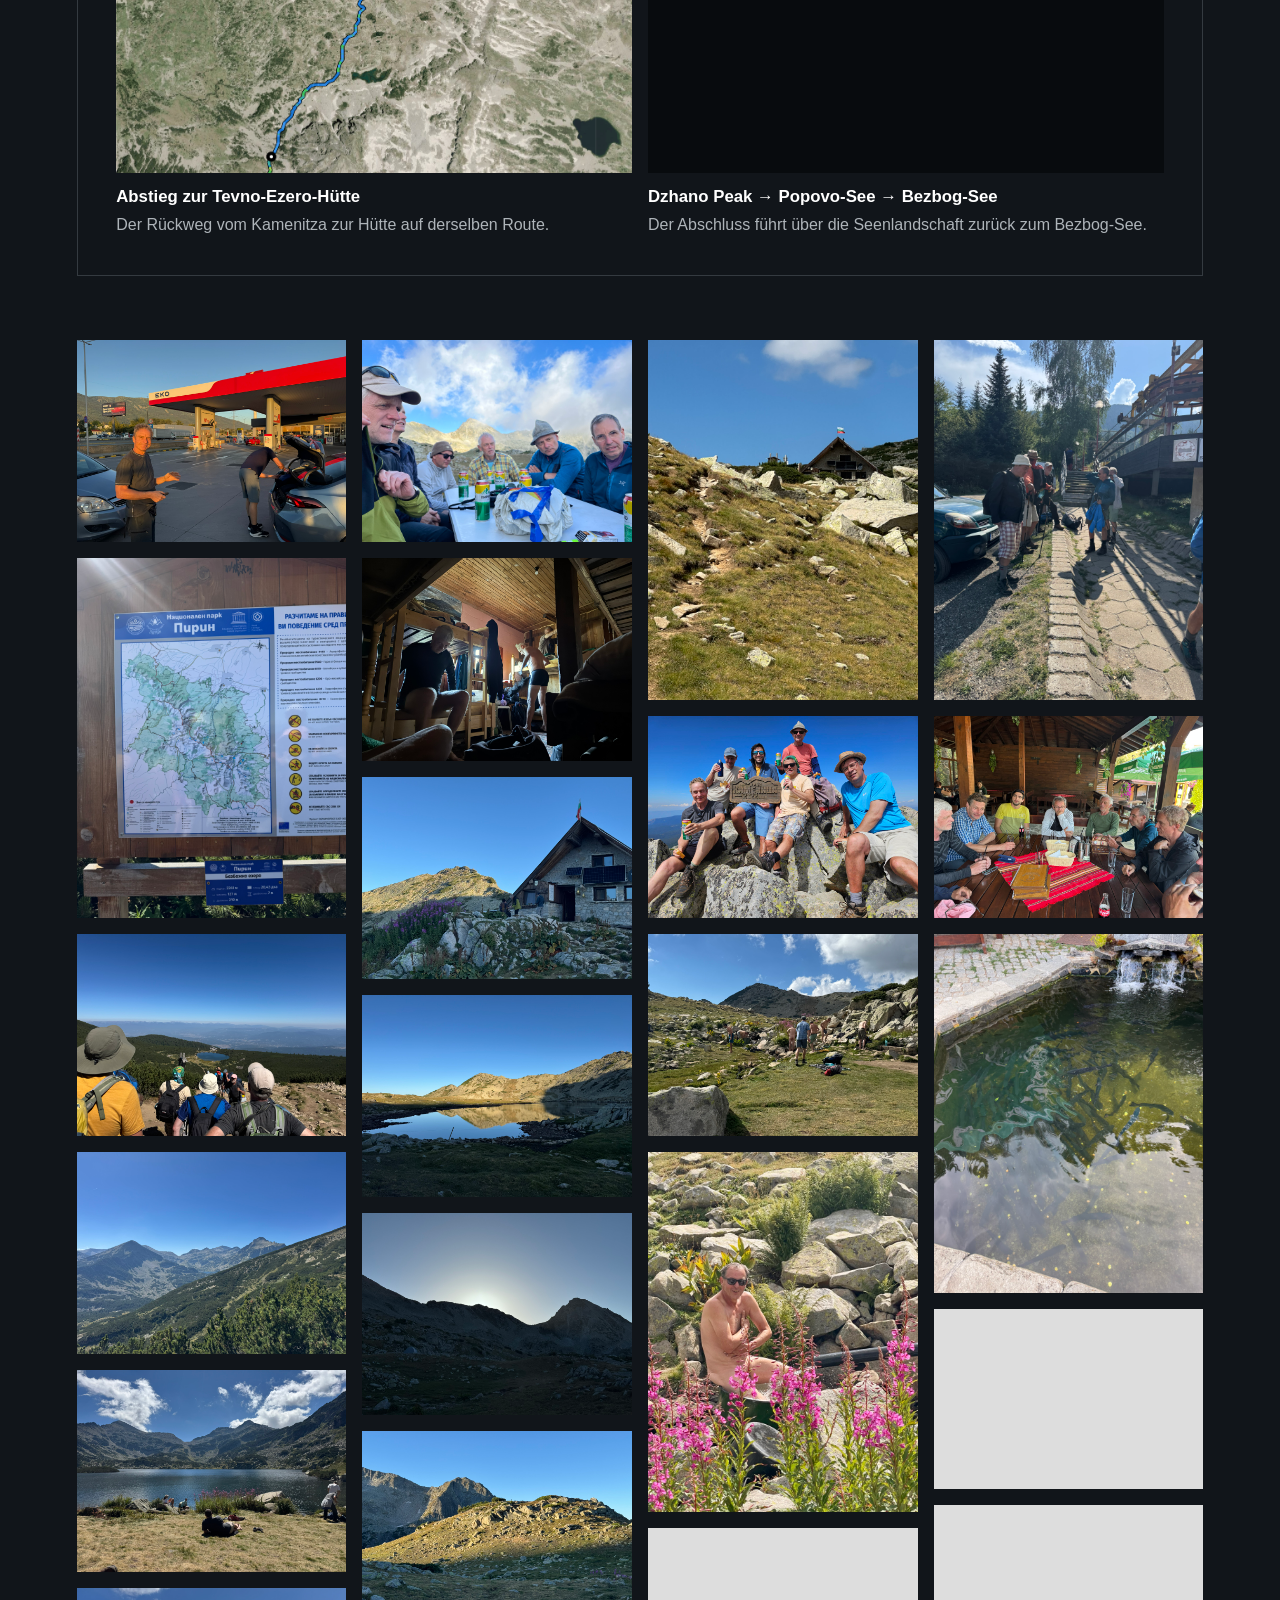
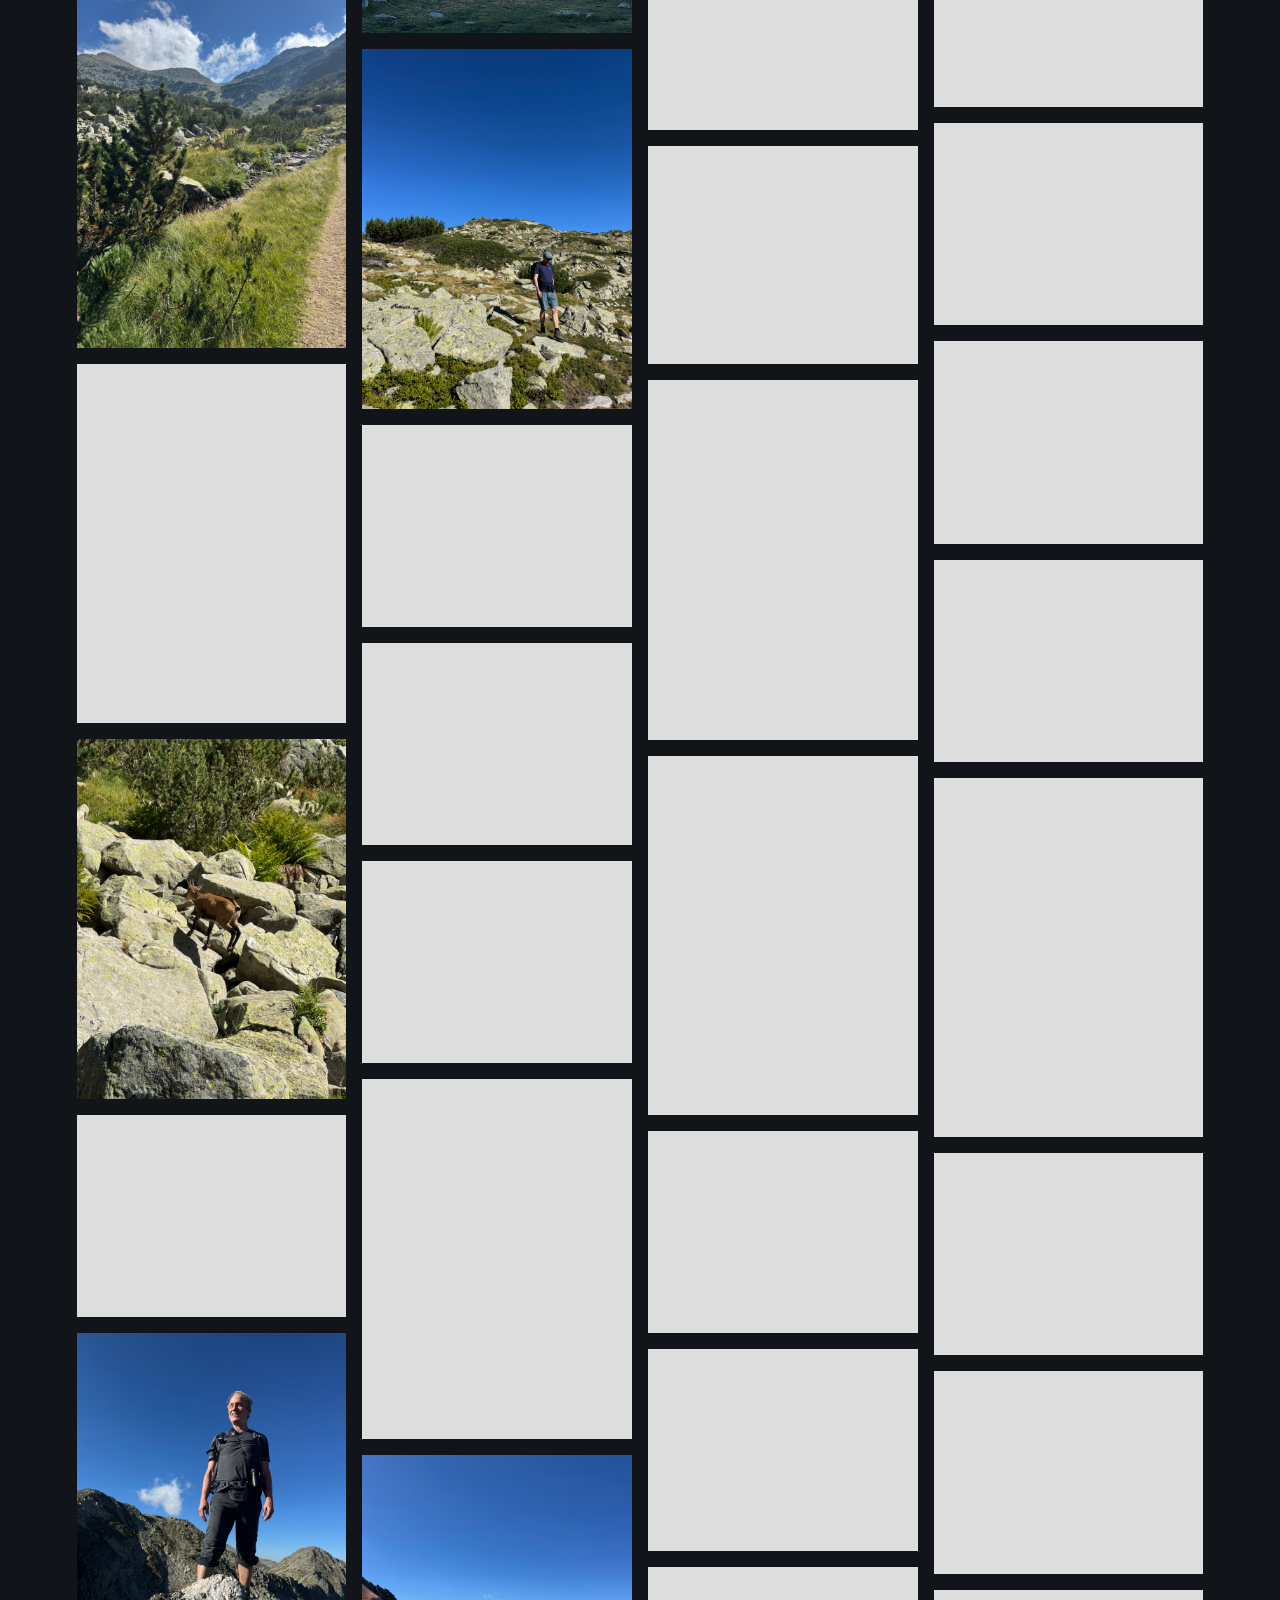
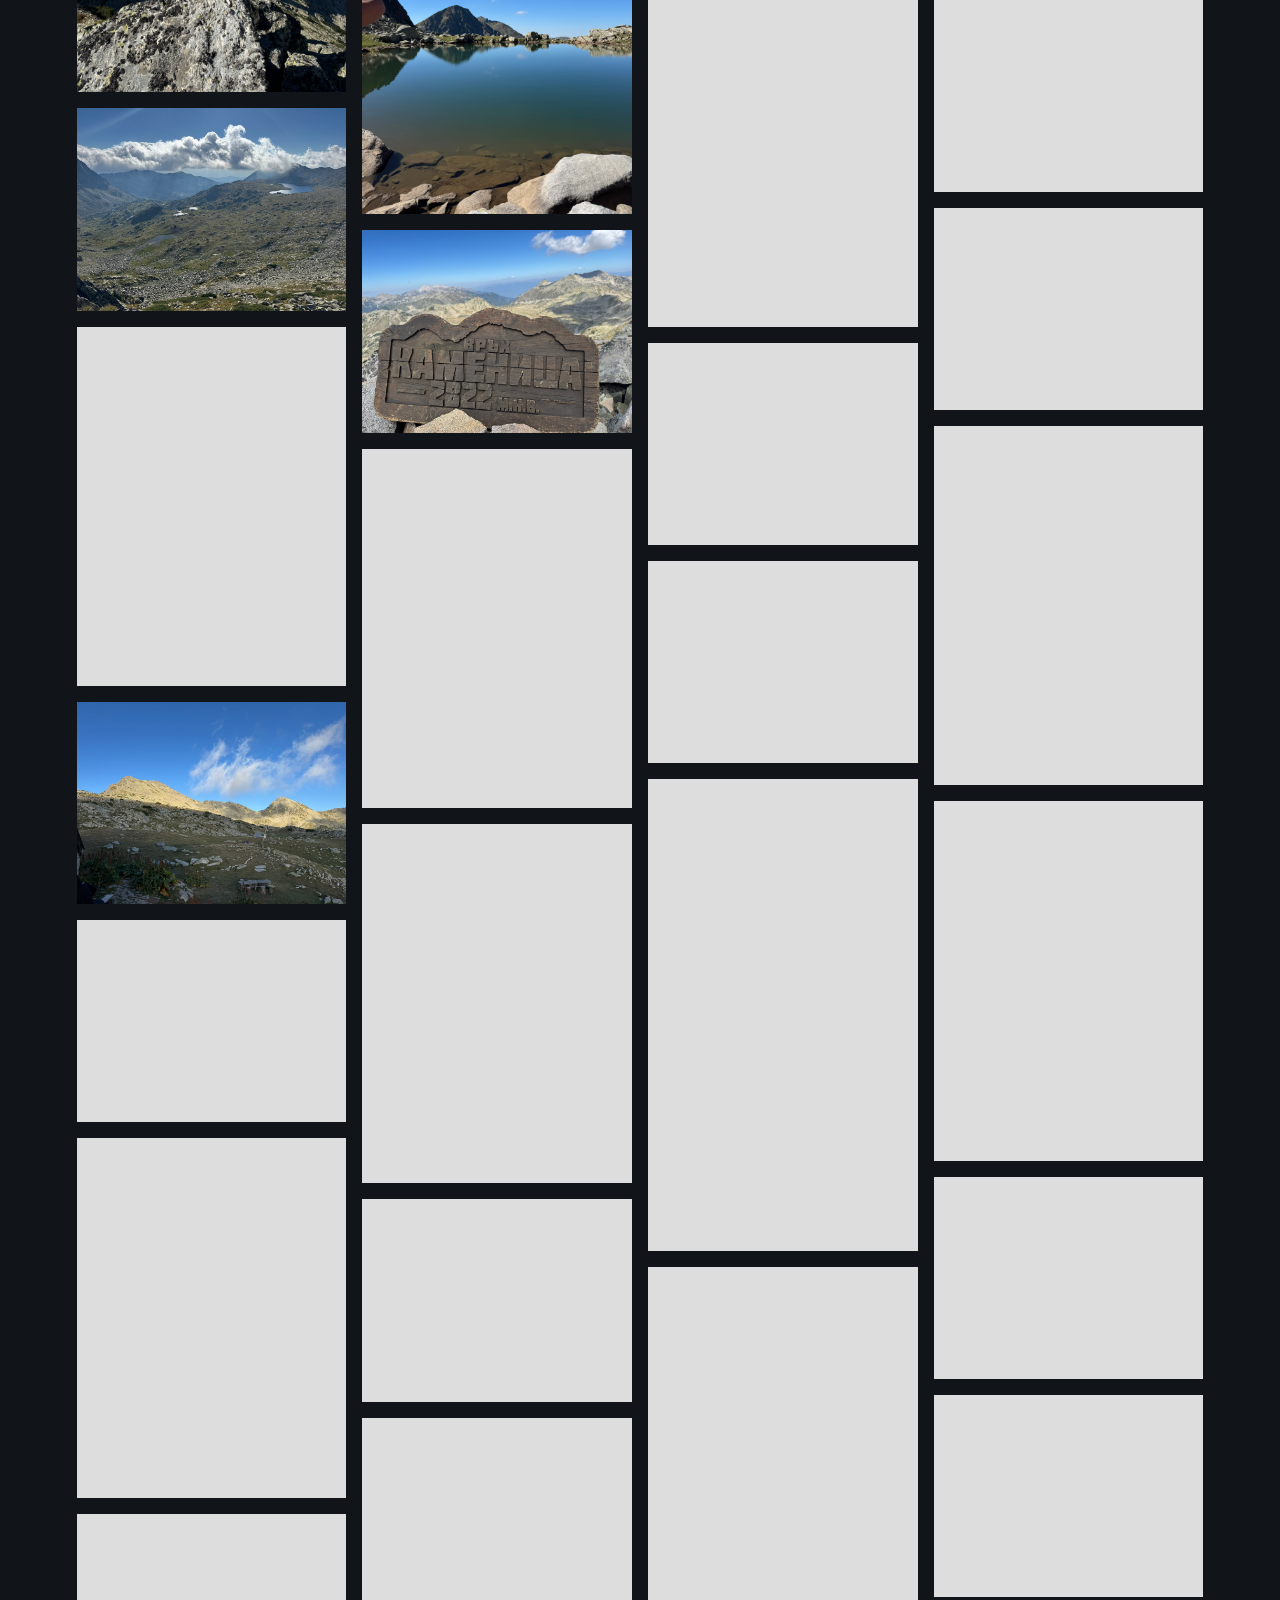
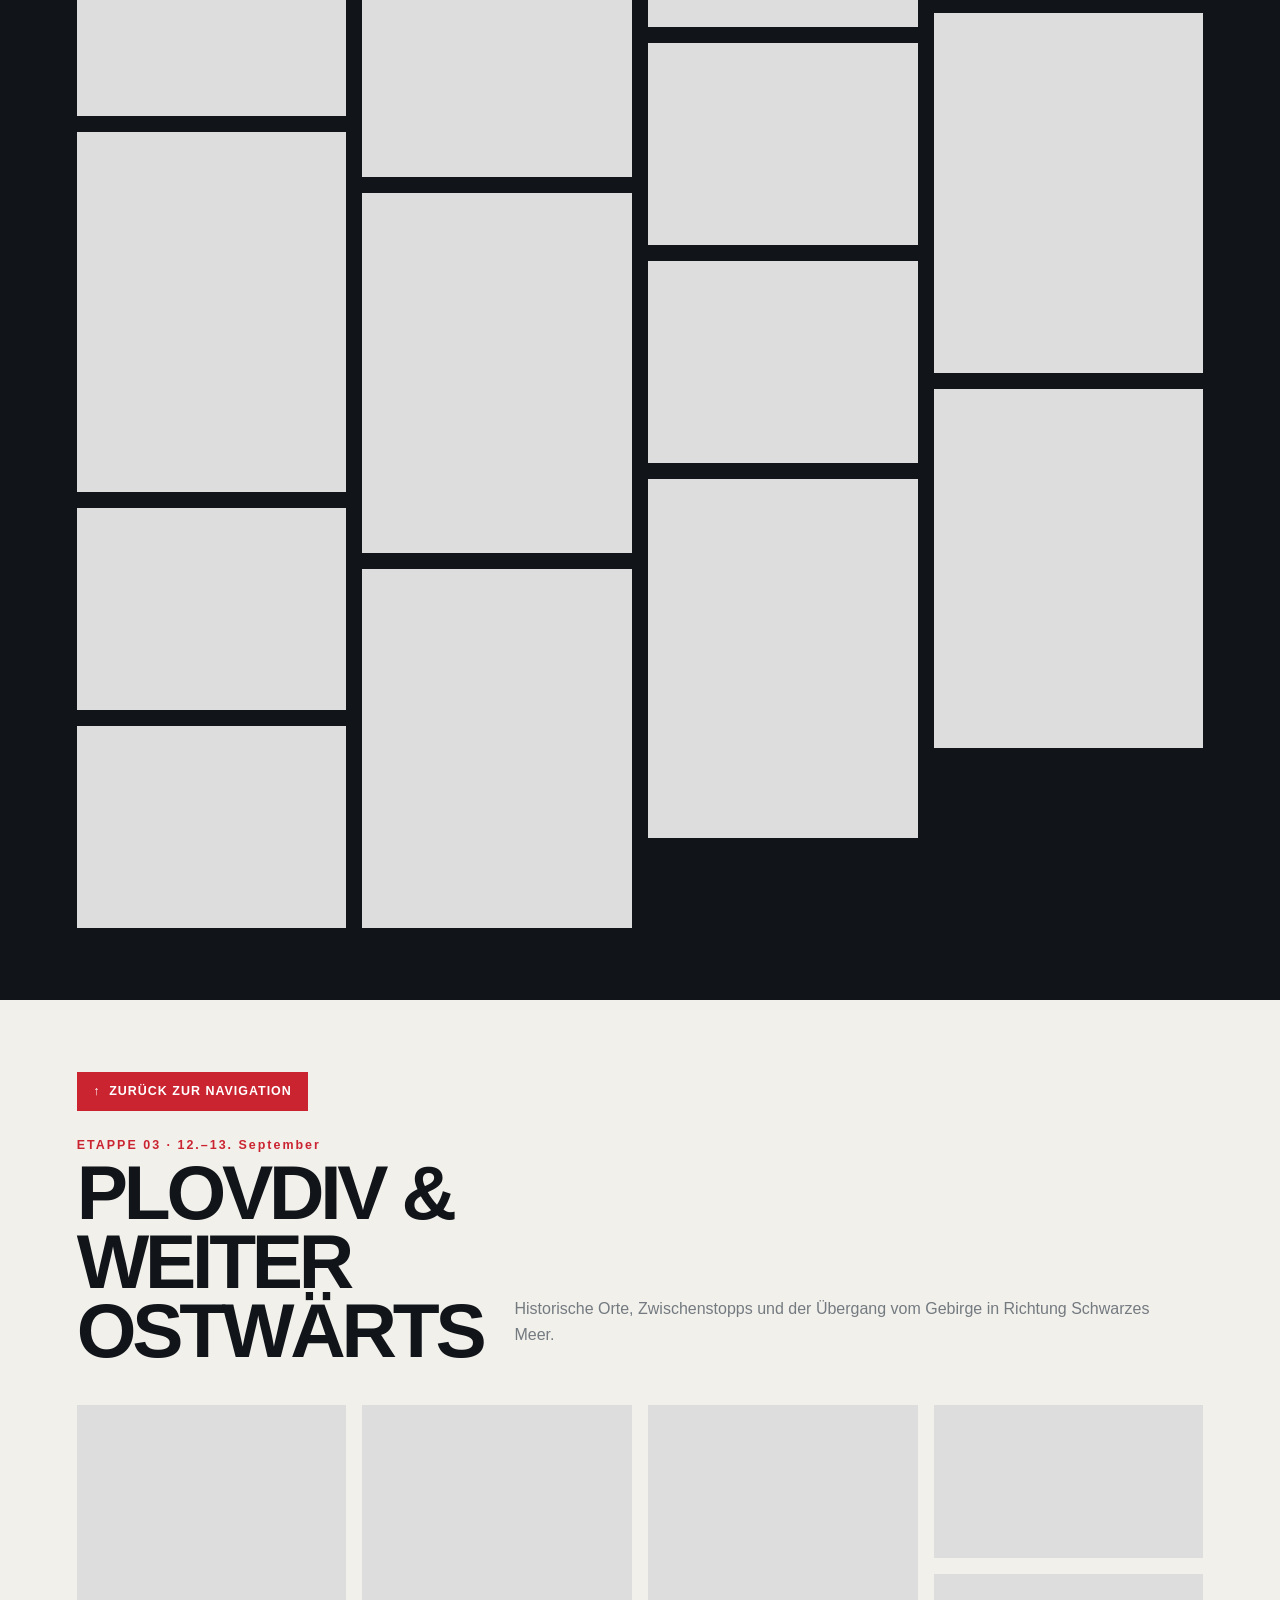
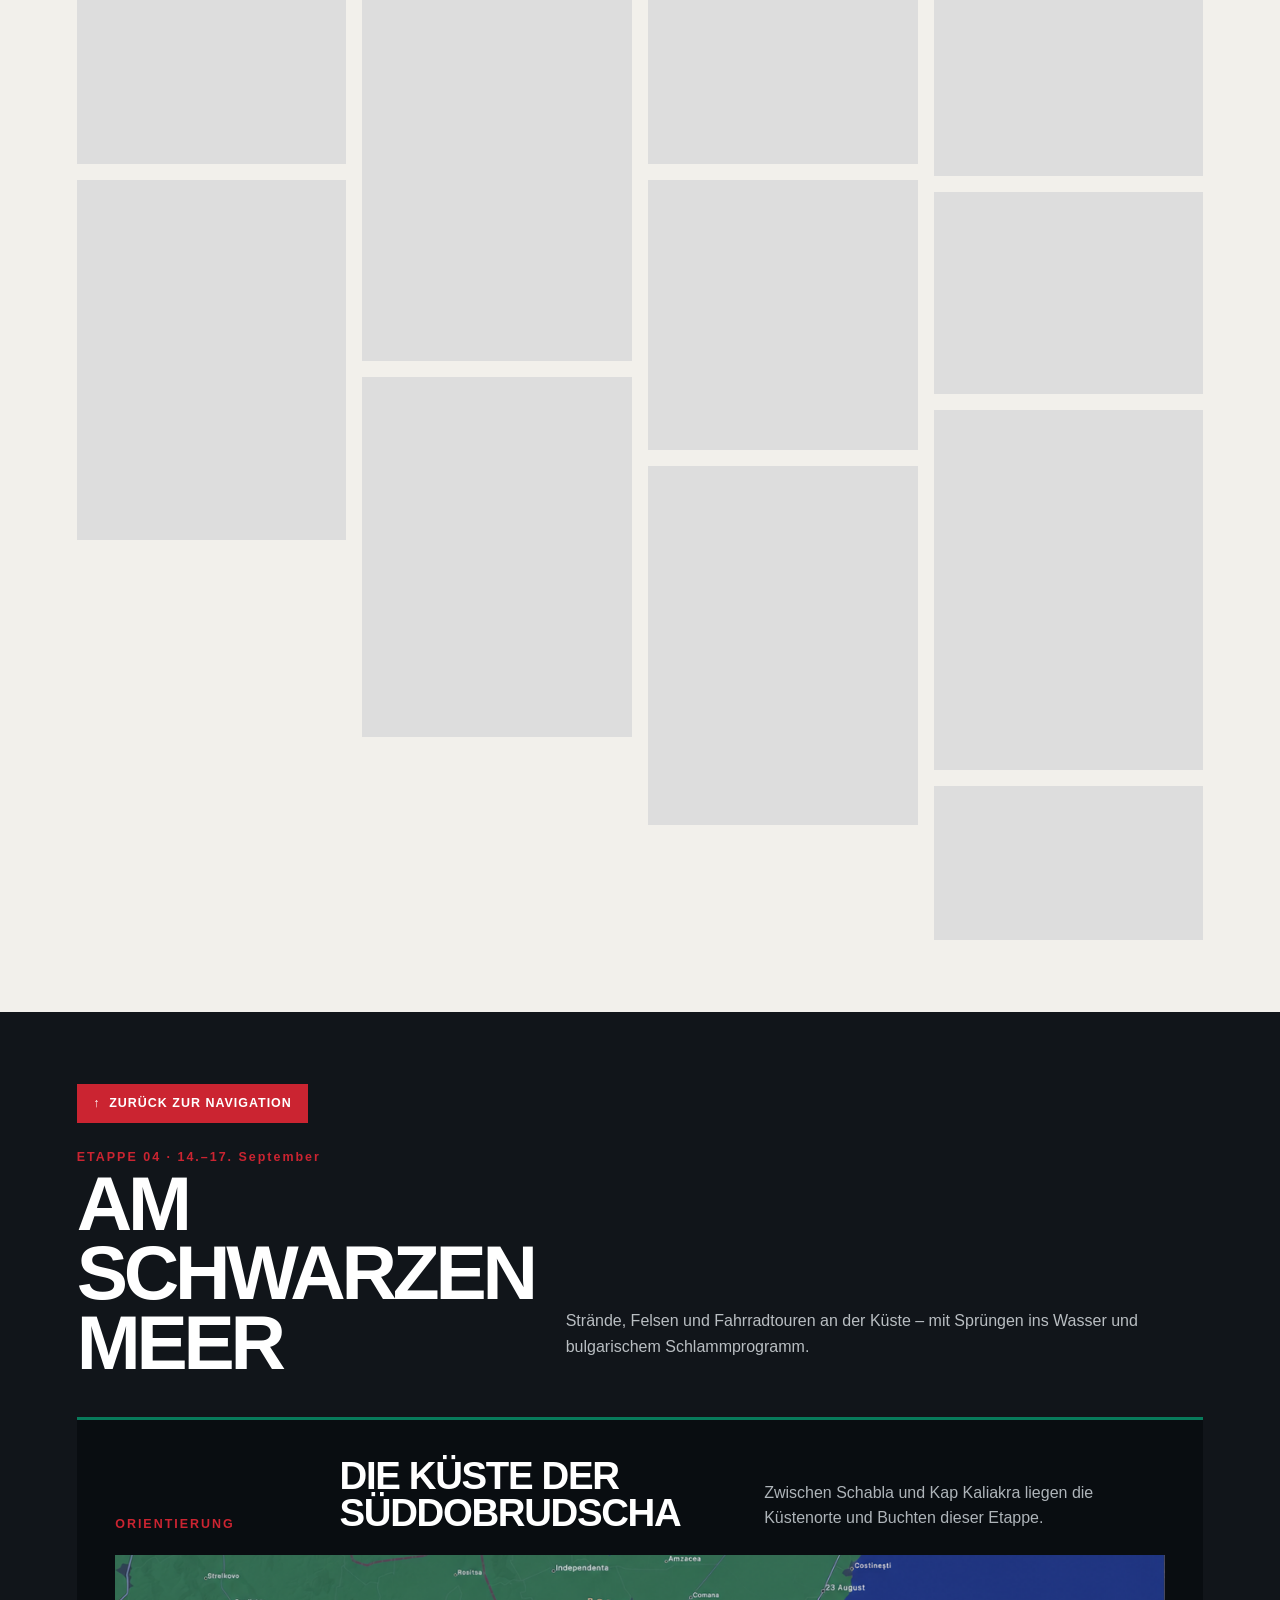
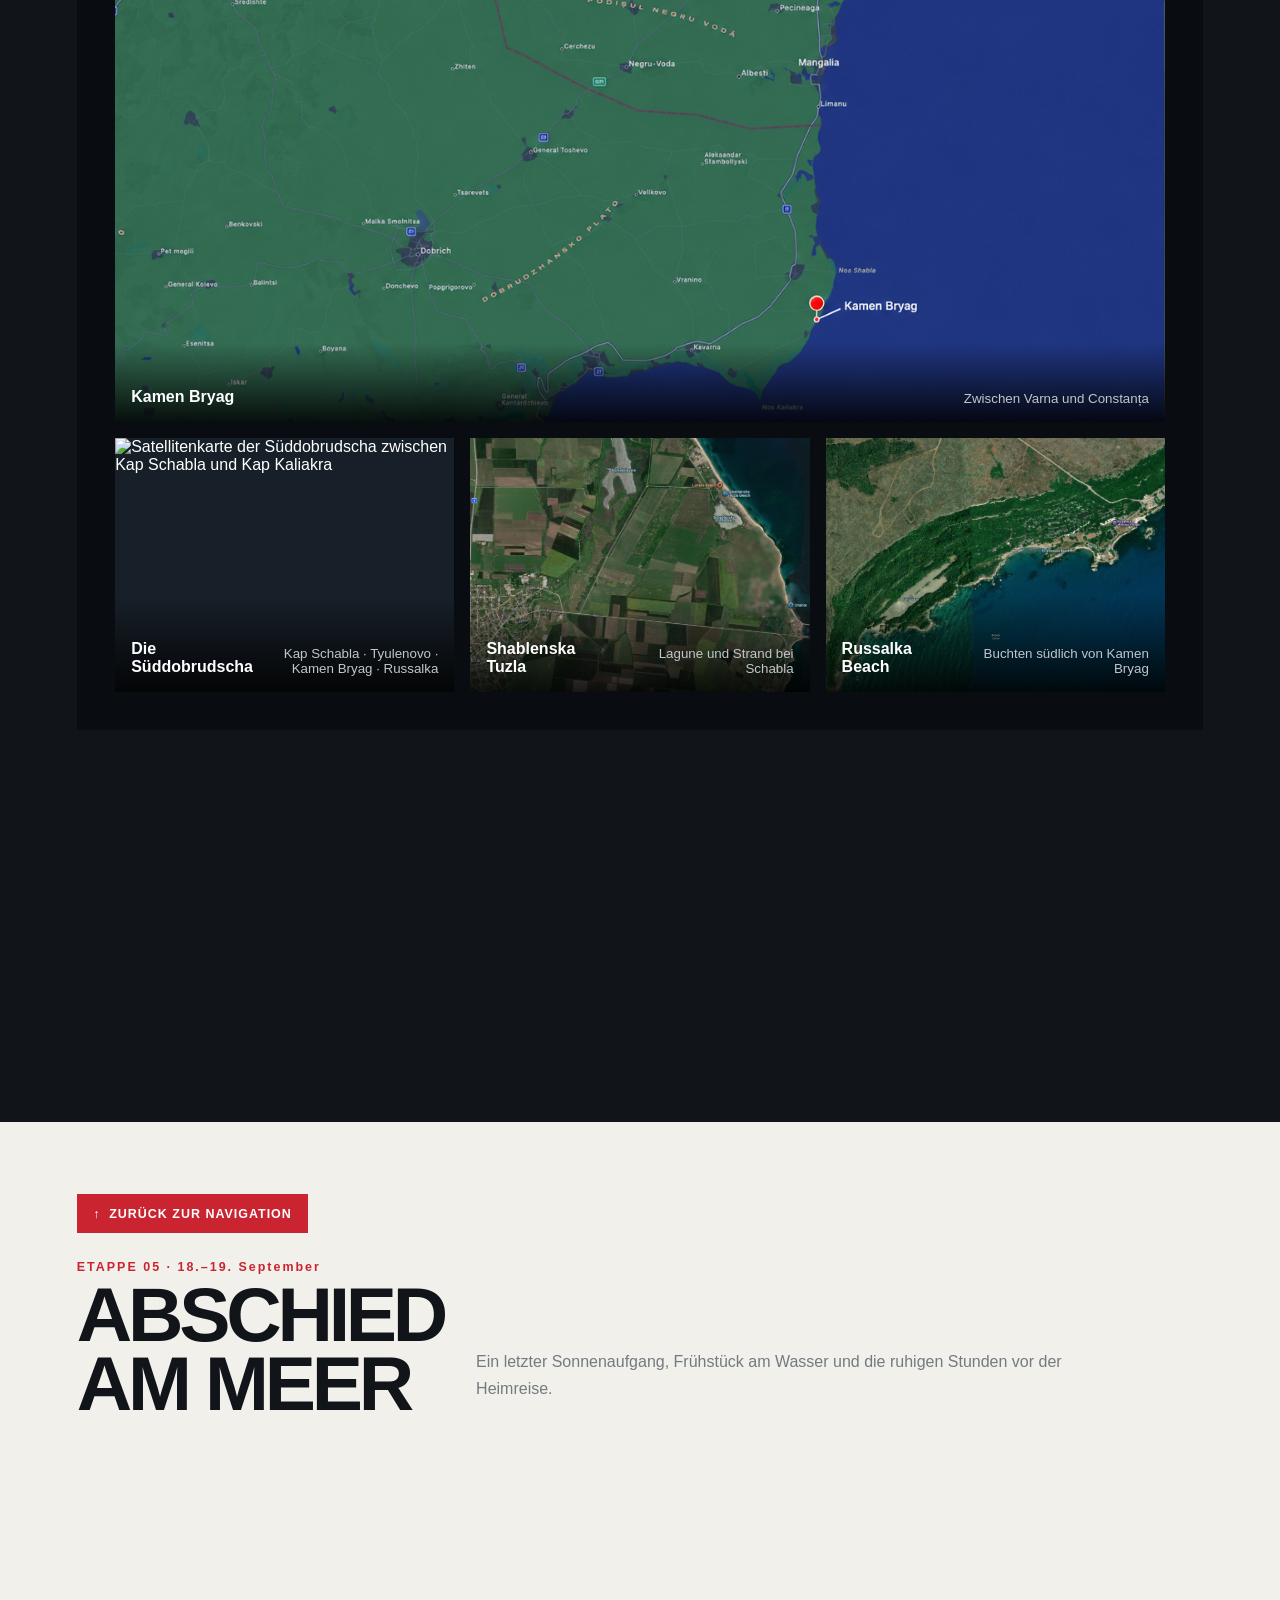
==== commit 5e8b97df: "Correct Kamenitza route descriptions" ====
--- a/Bulgarien-2026/index.html
+++ b/Bulgarien-2026/index.html
@@ -98,6 +98,6 @@
 
   <script src="photos.js?v=20260928-1"></script>
   <script src="photo-additions.js?v=20260929-2"></script>
-  <script src="app.js?v=20260929-3"></script>
+  <script src="app.js?v=20261004-1"></script>
 </body>
 </html>
